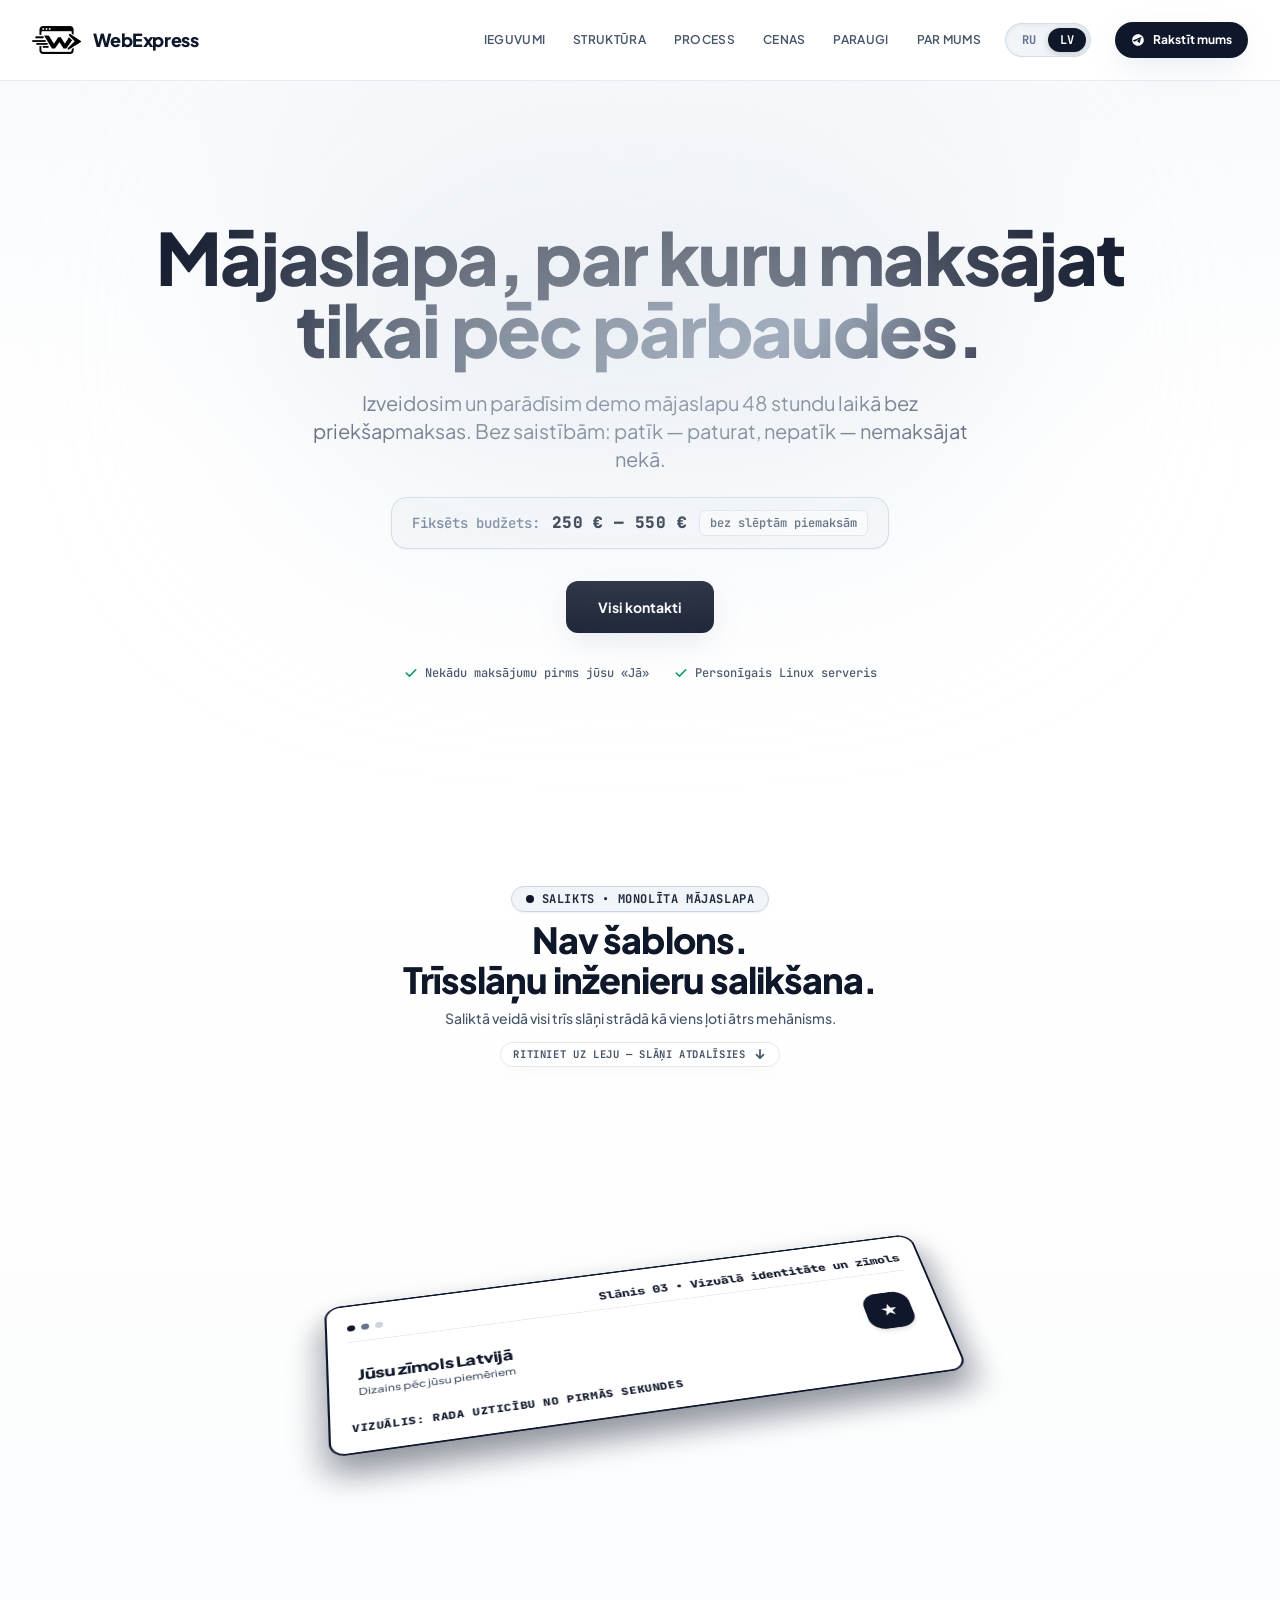
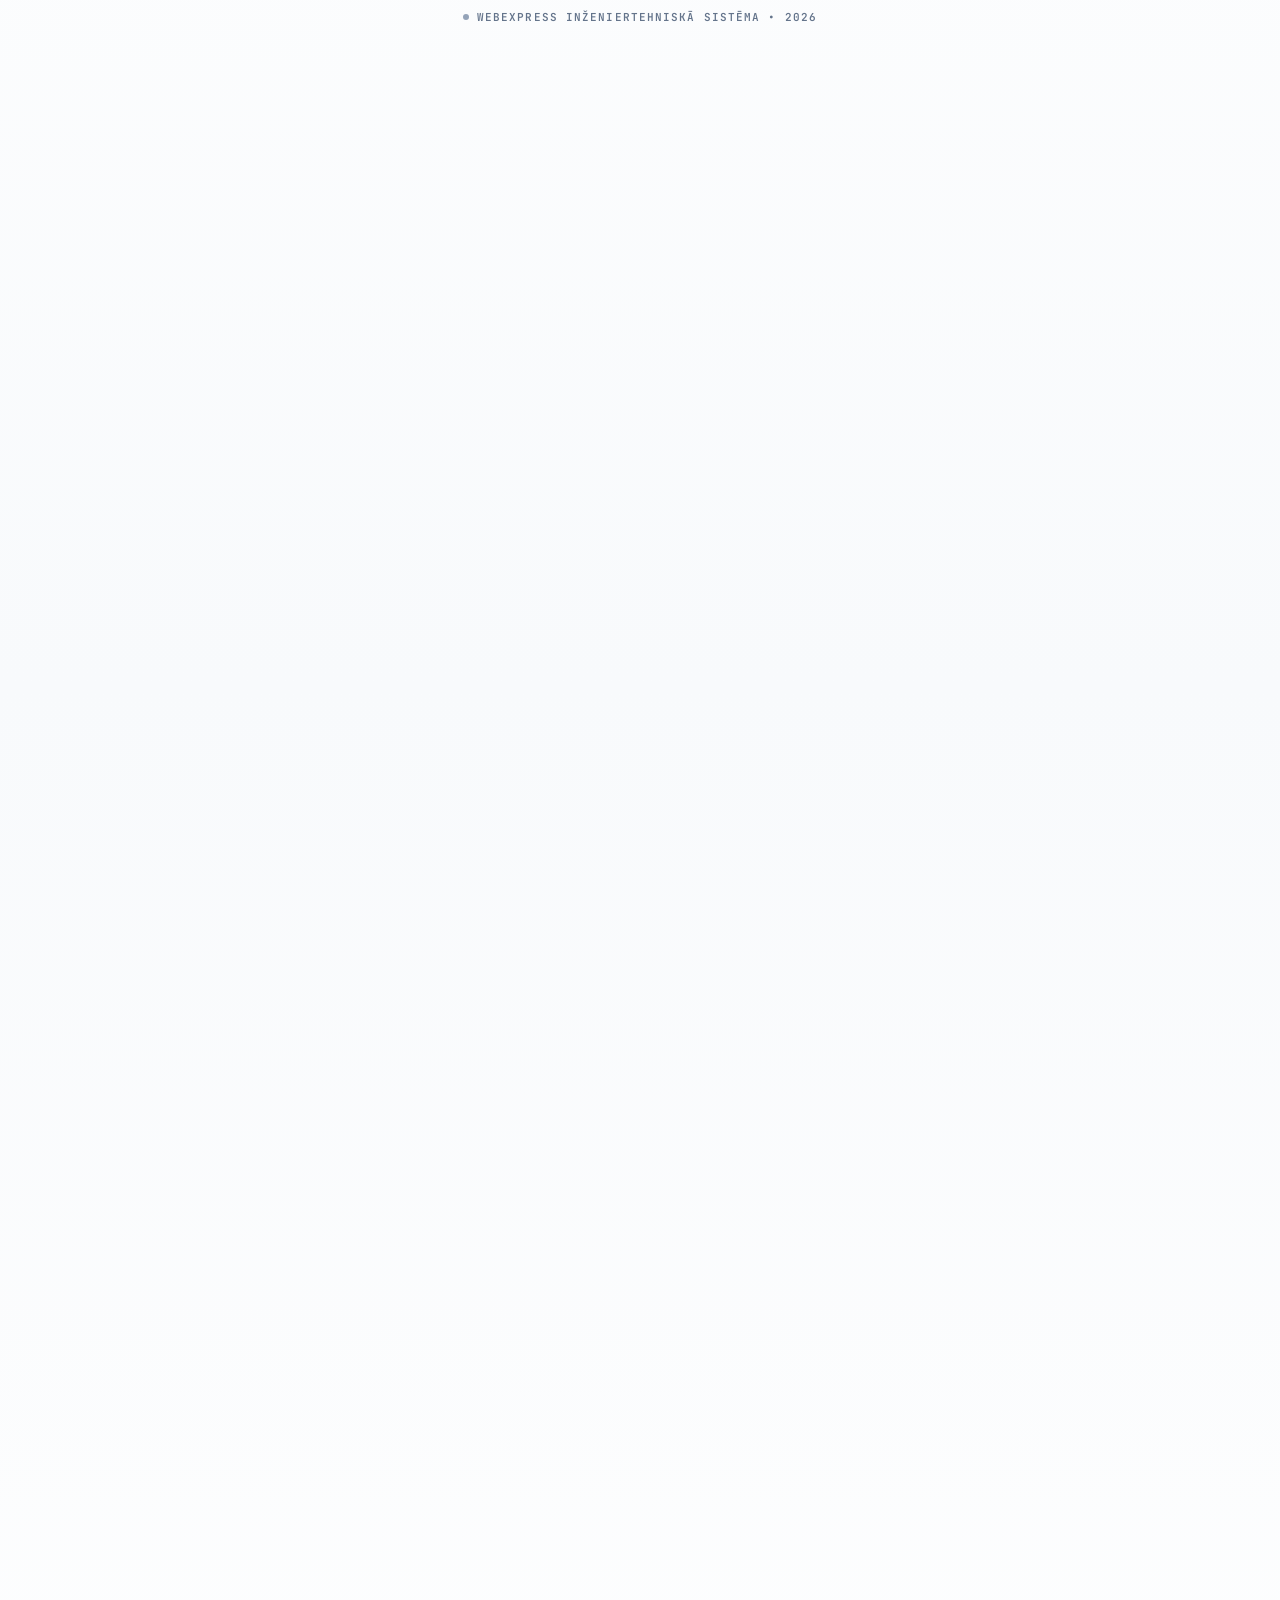
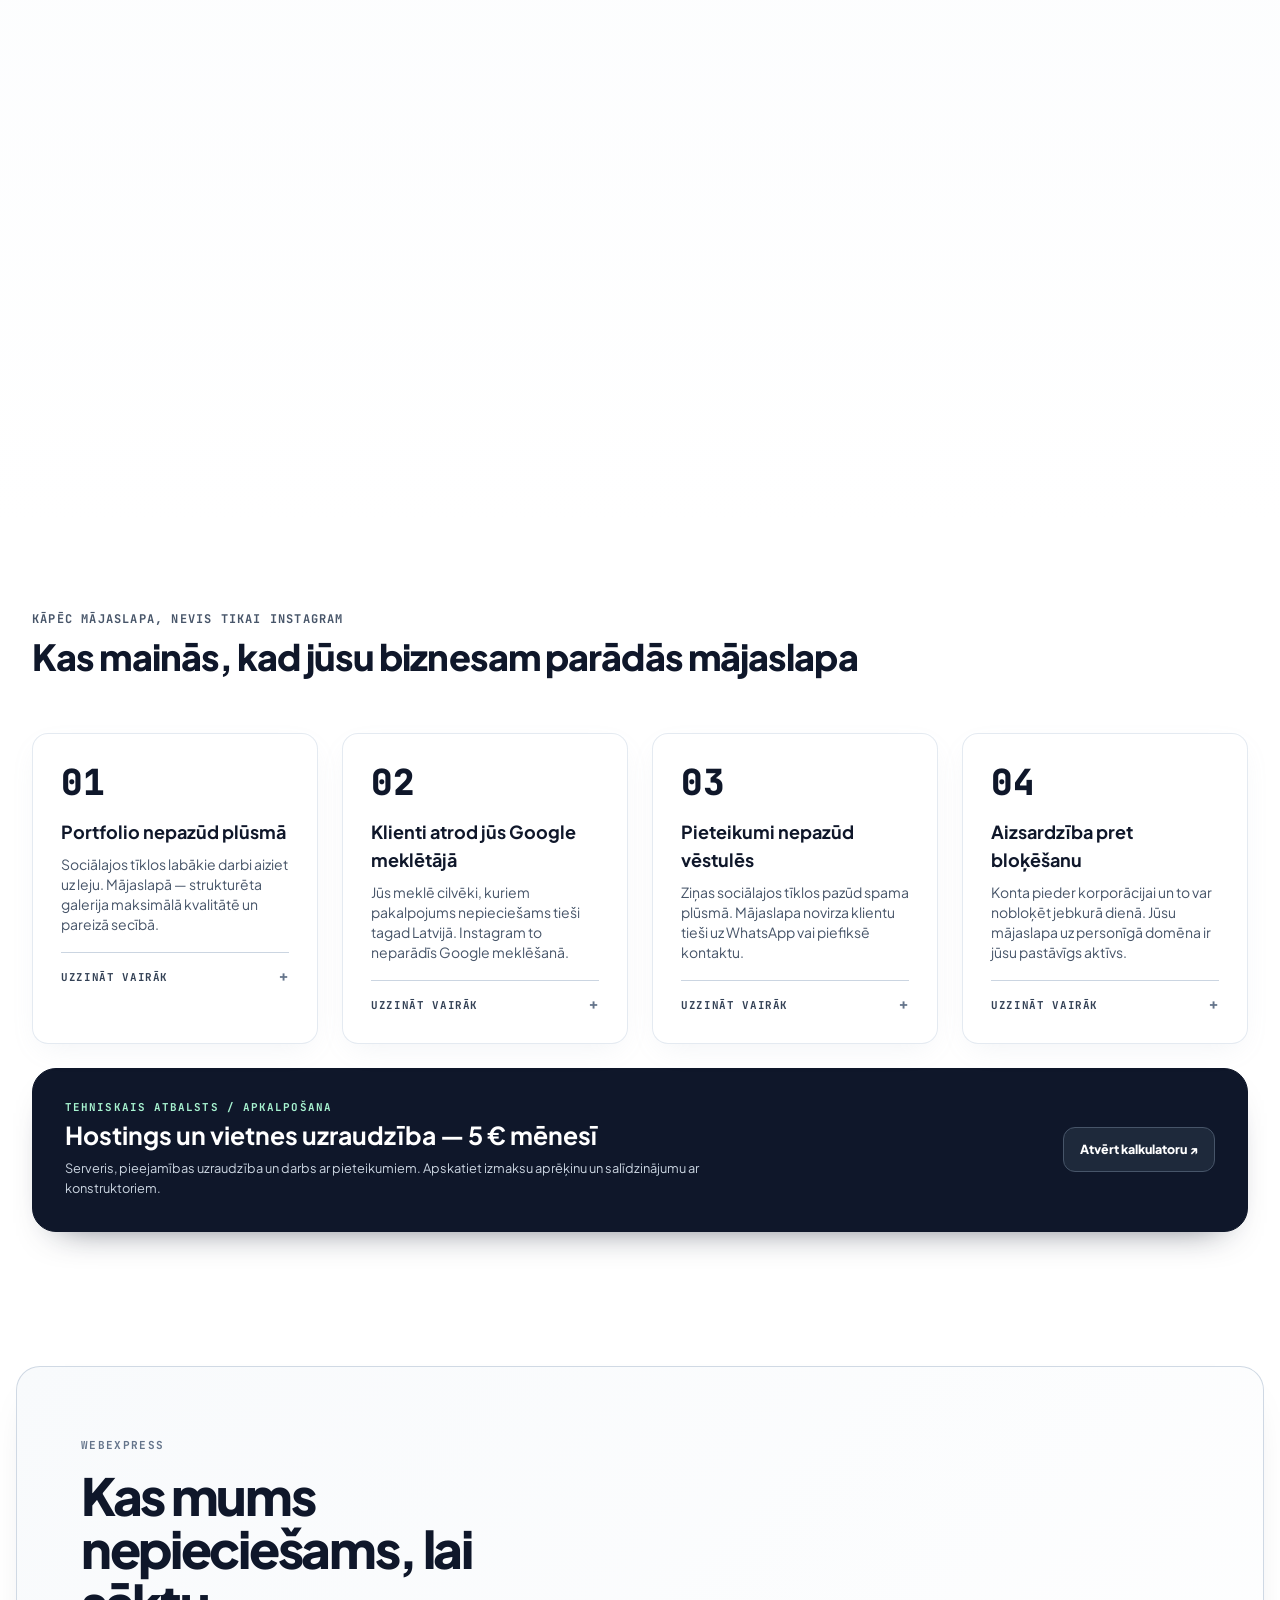
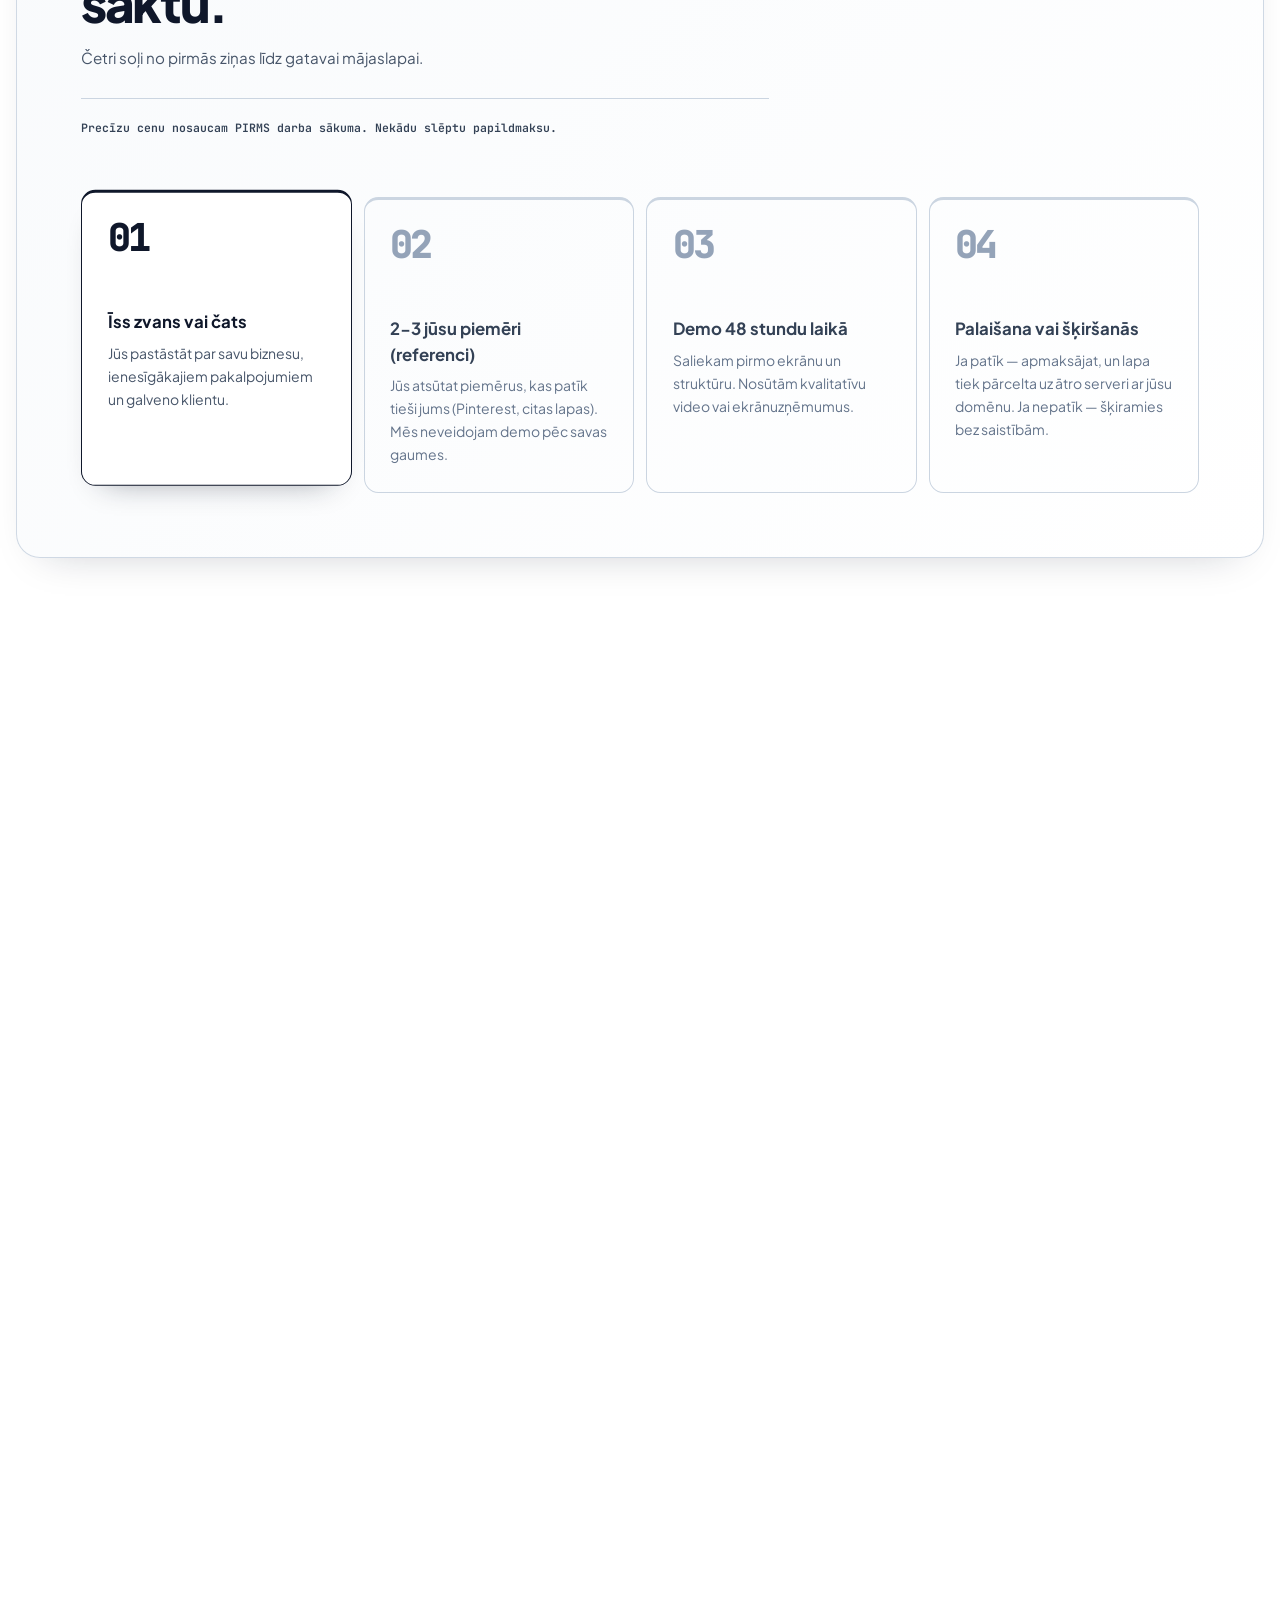
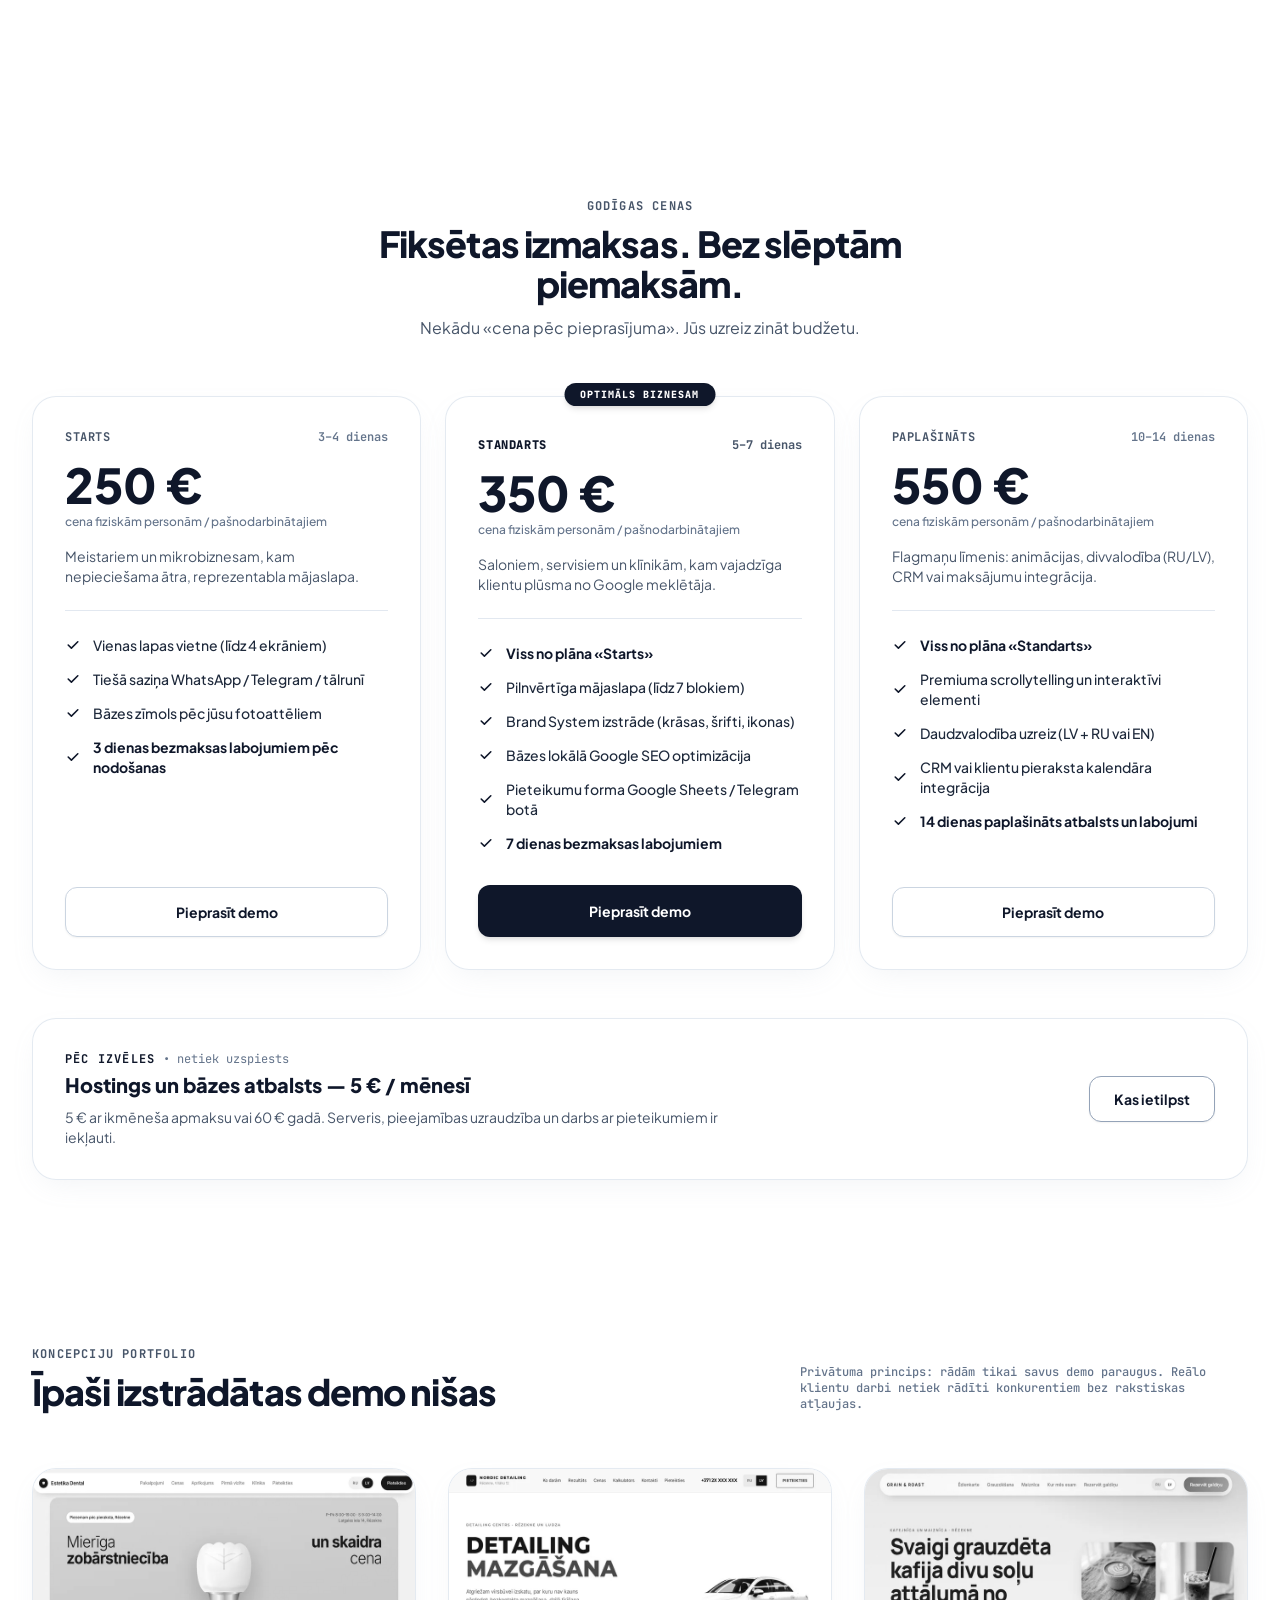
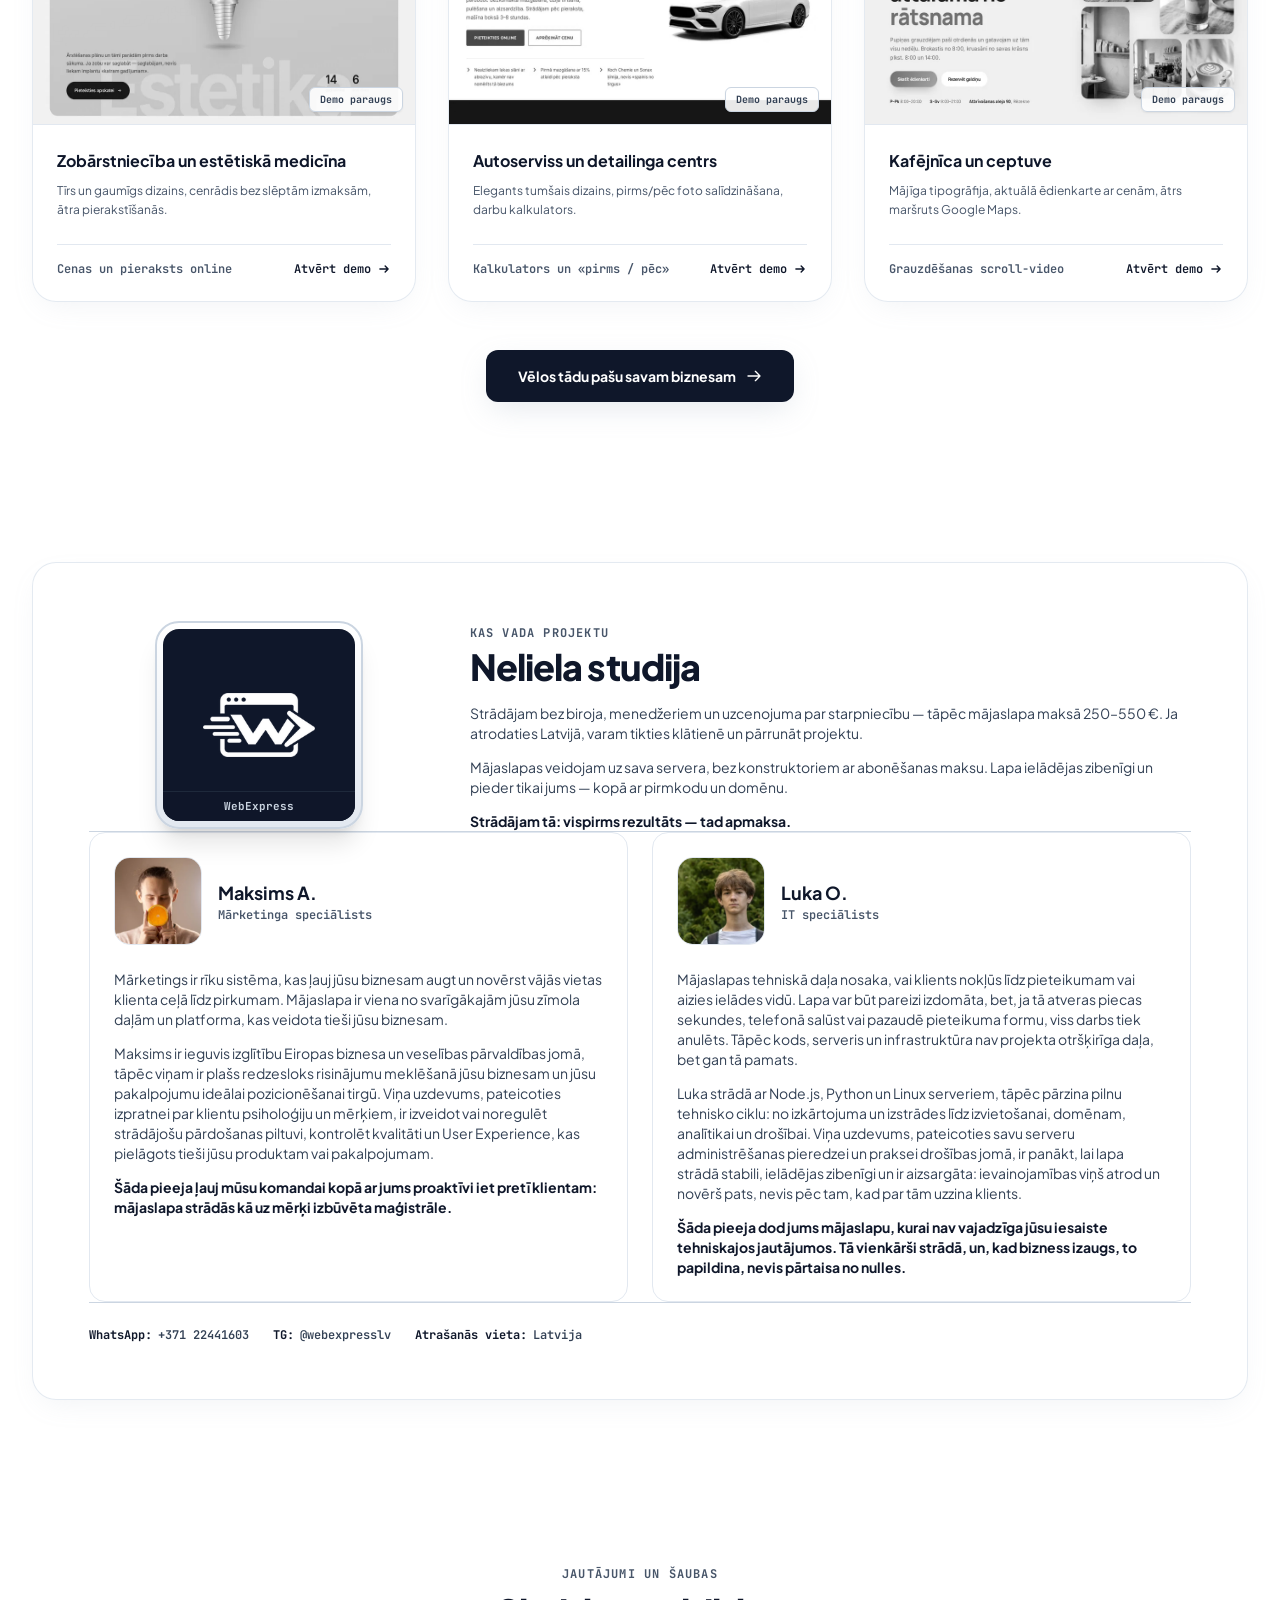
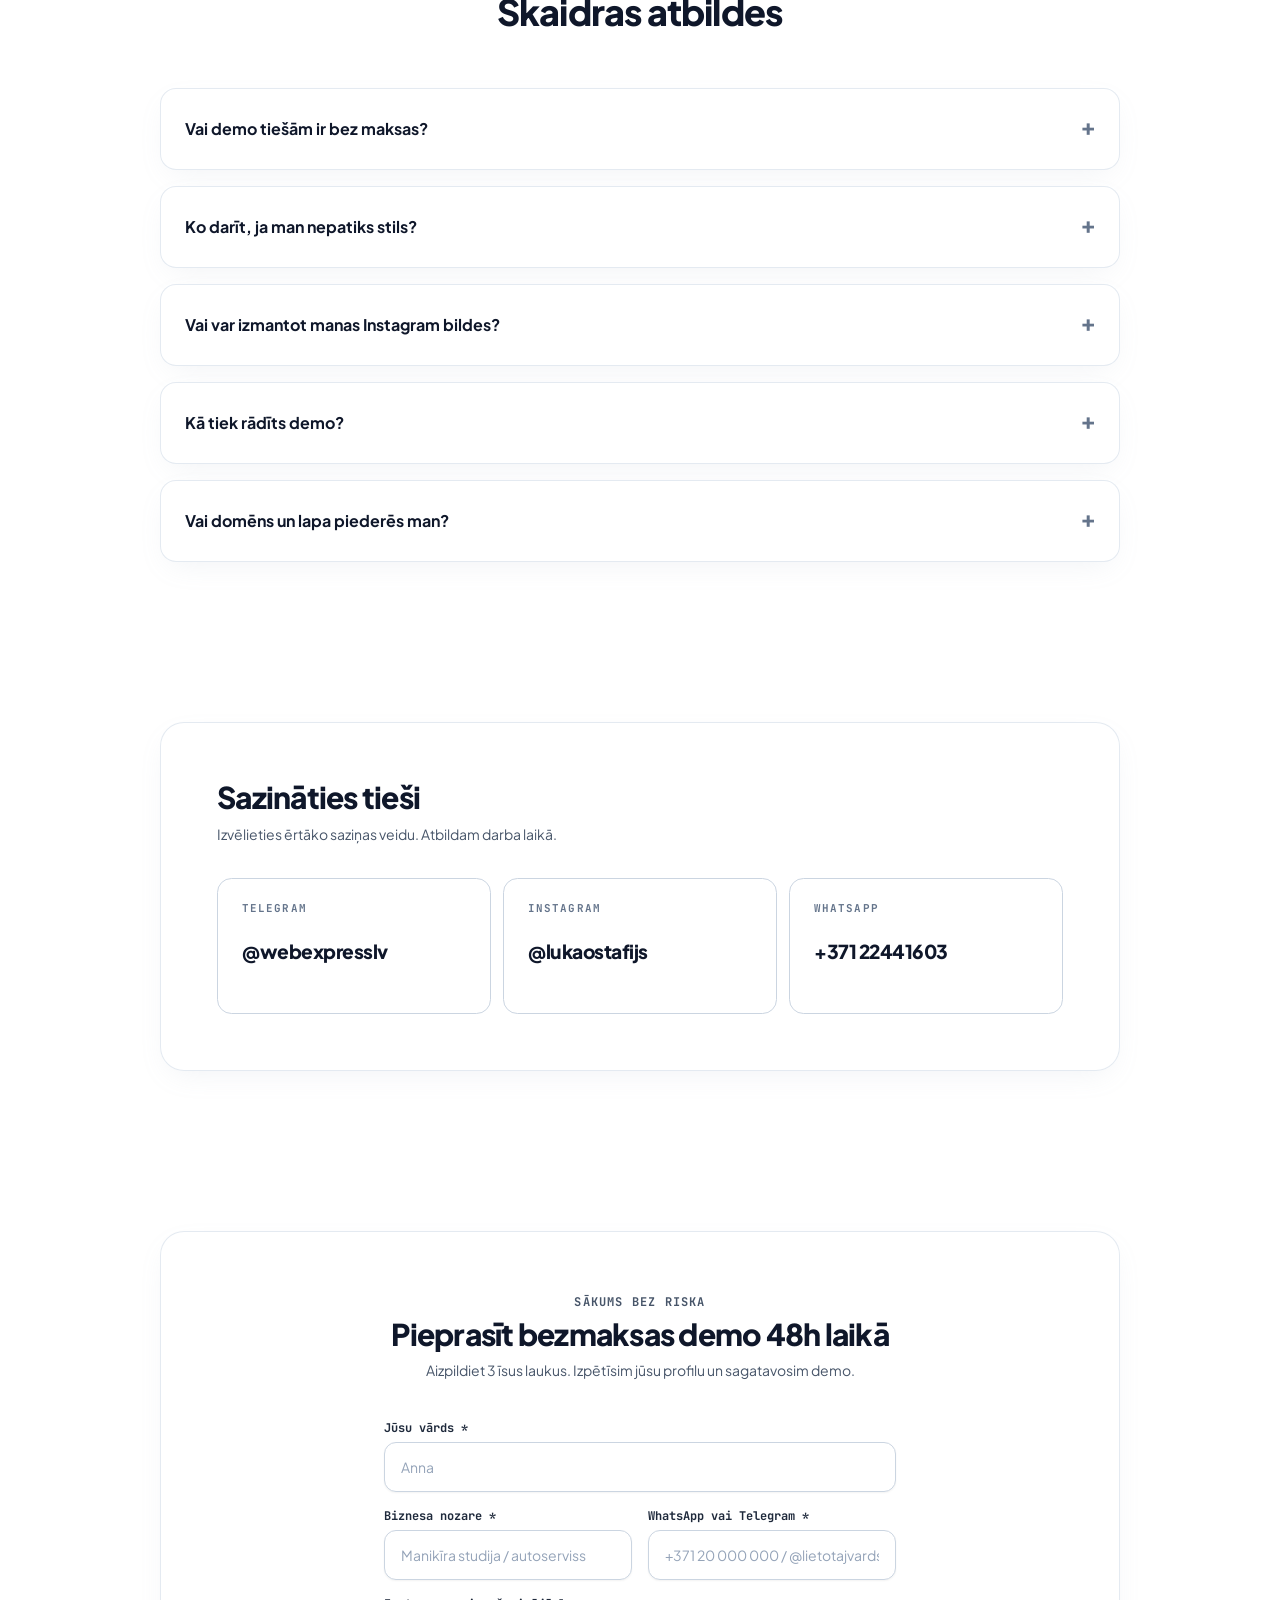
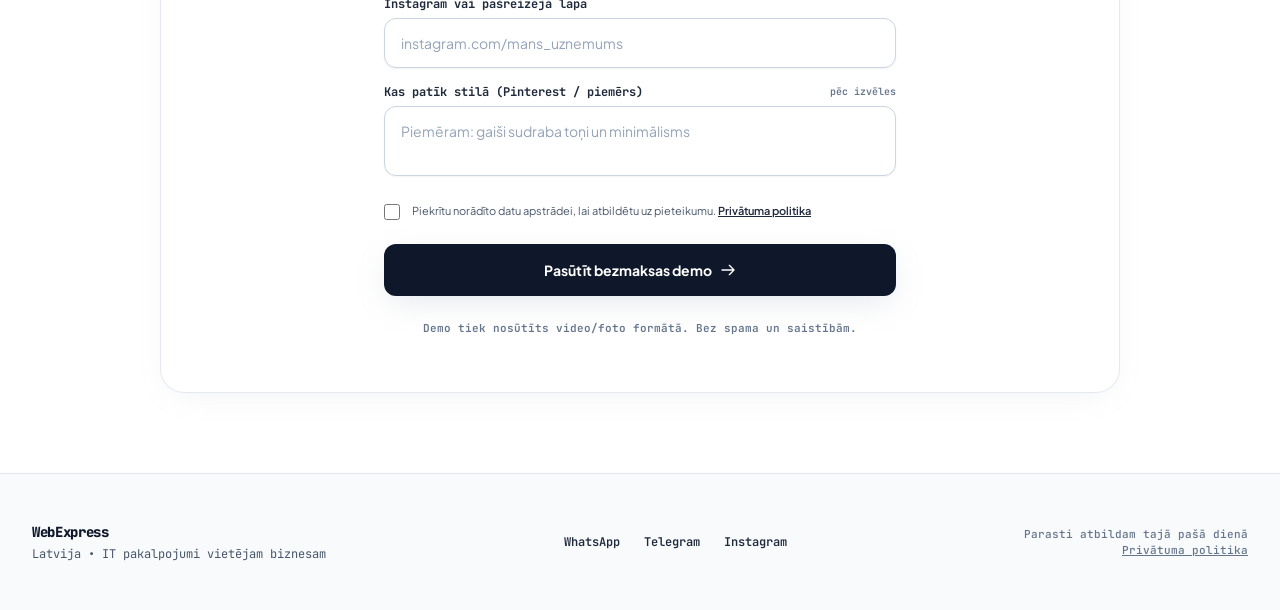
==== index.html @ 2f0f00cb "Say Latvia instead of naming cities The page no longer names Rēzekne, Rīga or Latgale: the title, th" ====
<!DOCTYPE html>
<html lang="lv">
<head>
  <meta charset="UTF-8">
  <meta name="viewport" content="width=device-width, initial-scale=1.0">
  <title>WebExpress — Mājaslapas vietējiem uzņēmumiem Latvijā</title>
  <meta name="description" content="Mājaslapas biznesam Latvijā. Demo 48 stundu laikā bez priekšapmaksas. Maksā tikai par rezultātu.">

  <link rel="canonical" href="https://webexpress.lv/">

  <!-- Link preview (WhatsApp / Telegram / Facebook) -->
  <meta property="og:type" content="website">
  <meta property="og:site_name" content="WebExpress">
  <meta property="og:locale" content="lv_LV">
  <meta property="og:locale:alternate" content="ru_RU">
  <meta property="og:title" content="WebExpress — mājaslapas vietējiem uzņēmumiem Latvijā">
  <meta property="og:description" content="Demo vietne 48 stundu laikā bez priekšapmaksas. Maksā tikai tad, kad redzi rezultātu.">
  <meta property="og:url" content="https://webexpress.lv/">
  <!-- Файл og-image.jpg должен быть доступен на основном домене. -->
  <meta property="og:image" content="https://webexpress.lv/og-image.jpg">
  <meta property="og:image:width" content="1200">
  <meta property="og:image:height" content="630">
  <meta name="twitter:card" content="summary_large_image">

  <link rel="icon" type="image/x-icon" href="favicon.ico?v=3">
  <link rel="icon" type="image/png" sizes="256x256" href="webexpress-favicon-v2.png?v=3">
  <link rel="shortcut icon" type="image/x-icon" href="favicon.ico?v=3">
  <link rel="apple-touch-icon" sizes="180x180" href="webexpress-apple-touch-icon.png?v=3">
  
  <!-- Typography via Google Fonts (при недоступности падает на system-ui) -->
  <link rel="preconnect" href="https://fonts.googleapis.com">
  <link rel="preconnect" href="https://fonts.gstatic.com" crossorigin>
  <link href="https://fonts.googleapis.com/css2?family=Plus+Jakarta+Sans:wght@300;400;500;600;700;800&family=JetBrains+Mono:wght@400;500;600;700&display=swap" rel="stylesheet">
  
  <!-- Tailwind: собранный CSS вместо CDN (только используемые классы). -->
  <!-- Пересборка после правки классов:
       npx tailwindcss -c tw.config.js -i in.css -o out.css --minify -->
  <style>*,:after,:before{--tw-border-spacing-x:0;--tw-border-spacing-y:0;--tw-translate-x:0;--tw-translate-y:0;--tw-rotate:0;--tw-skew-x:0;--tw-skew-y:0;--tw-scale-x:1;--tw-scale-y:1;--tw-pan-x: ;--tw-pan-y: ;--tw-pinch-zoom: ;--tw-scroll-snap-strictness:proximity;--tw-gradient-from-position: ;--tw-gradient-via-position: ;--tw-gradient-to-position: ;--tw-ordinal: ;--tw-slashed-zero: ;--tw-numeric-figure: ;--tw-numeric-spacing: ;--tw-numeric-fraction: ;--tw-ring-inset: ;--tw-ring-offset-width:0px;--tw-ring-offset-color:#fff;--tw-ring-color:rgba(59,130,246,.5);--tw-ring-offset-shadow:0 0 #0000;--tw-ring-shadow:0 0 #0000;--tw-shadow:0 0 #0000;--tw-shadow-colored:0 0 #0000;--tw-blur: ;--tw-brightness: ;--tw-contrast: ;--tw-grayscale: ;--tw-hue-rotate: ;--tw-invert: ;--tw-saturate: ;--tw-sepia: ;--tw-drop-shadow: ;--tw-backdrop-blur: ;--tw-backdrop-brightness: ;--tw-backdrop-contrast: ;--tw-backdrop-grayscale: ;--tw-backdrop-hue-rotate: ;--tw-backdrop-invert: ;--tw-backdrop-opacity: ;--tw-backdrop-saturate: ;--tw-backdrop-sepia: ;--tw-contain-size: ;--tw-contain-layout: ;--tw-contain-paint: ;--tw-contain-style: }::backdrop{--tw-border-spacing-x:0;--tw-border-spacing-y:0;--tw-translate-x:0;--tw-translate-y:0;--tw-rotate:0;--tw-skew-x:0;--tw-skew-y:0;--tw-scale-x:1;--tw-scale-y:1;--tw-pan-x: ;--tw-pan-y: ;--tw-pinch-zoom: ;--tw-scroll-snap-strictness:proximity;--tw-gradient-from-position: ;--tw-gradient-via-position: ;--tw-gradient-to-position: ;--tw-ordinal: ;--tw-slashed-zero: ;--tw-numeric-figure: ;--tw-numeric-spacing: ;--tw-numeric-fraction: ;--tw-ring-inset: ;--tw-ring-offset-width:0px;--tw-ring-offset-color:#fff;--tw-ring-color:rgba(59,130,246,.5);--tw-ring-offset-shadow:0 0 #0000;--tw-ring-shadow:0 0 #0000;--tw-shadow:0 0 #0000;--tw-shadow-colored:0 0 #0000;--tw-blur: ;--tw-brightness: ;--tw-contrast: ;--tw-grayscale: ;--tw-hue-rotate: ;--tw-invert: ;--tw-saturate: ;--tw-sepia: ;--tw-drop-shadow: ;--tw-backdrop-blur: ;--tw-backdrop-brightness: ;--tw-backdrop-contrast: ;--tw-backdrop-grayscale: ;--tw-backdrop-hue-rotate: ;--tw-backdrop-invert: ;--tw-backdrop-opacity: ;--tw-backdrop-saturate: ;--tw-backdrop-sepia: ;--tw-contain-size: ;--tw-contain-layout: ;--tw-contain-paint: ;--tw-contain-style: }/*! tailwindcss v3.4.19 | MIT License | https://tailwindcss.com*/*,:after,:before{box-sizing:border-box;border:0 solid #e5e7eb}:after,:before{--tw-content:""}:host,html{line-height:1.5;-webkit-text-size-adjust:100%;-moz-tab-size:4;-o-tab-size:4;tab-size:4;font-family:Plus Jakarta Sans,system-ui,sans-serif;font-feature-settings:normal;font-variation-settings:normal;-webkit-tap-highlight-color:transparent}body{margin:0;line-height:inherit}hr{height:0;color:inherit;border-top-width:1px}abbr:where([title]){-webkit-text-decoration:underline dotted;text-decoration:underline dotted}h1,h2,h3,h4,h5,h6{font-size:inherit;font-weight:inherit}a{color:inherit;text-decoration:inherit}b,strong{font-weight:bolder}code,kbd,pre,samp{font-family:JetBrains Mono,monospace;font-feature-settings:normal;font-variation-settings:normal;font-size:1em}small{font-size:80%}sub,sup{font-size:75%;line-height:0;position:relative;vertical-align:baseline}sub{bottom:-.25em}sup{top:-.5em}table{text-indent:0;border-color:inherit;border-collapse:collapse}button,input,optgroup,select,textarea{font-family:inherit;font-feature-settings:inherit;font-variation-settings:inherit;font-size:100%;font-weight:inherit;line-height:inherit;letter-spacing:inherit;color:inherit;margin:0;padding:0}button,select{text-transform:none}button,input:where([type=button]),input:where([type=reset]),input:where([type=submit]){-webkit-appearance:button;background-color:transparent;background-image:none}:-moz-focusring{outline:auto}:-moz-ui-invalid{box-shadow:none}progress{vertical-align:baseline}::-webkit-inner-spin-button,::-webkit-outer-spin-button{height:auto}[type=search]{-webkit-appearance:textfield;outline-offset:-2px}::-webkit-search-decoration{-webkit-appearance:none}::-webkit-file-upload-button{-webkit-appearance:button;font:inherit}summary{display:list-item}blockquote,dd,dl,figure,h1,h2,h3,h4,h5,h6,hr,p,pre{margin:0}fieldset{margin:0}fieldset,legend{padding:0}menu,ol,ul{list-style:none;margin:0;padding:0}dialog{padding:0}textarea{resize:vertical}input::-moz-placeholder,textarea::-moz-placeholder{opacity:1;color:#9ca3af}input::placeholder,textarea::placeholder{opacity:1;color:#9ca3af}[role=button],button{cursor:pointer}:disabled{cursor:default}audio,canvas,embed,iframe,img,object,svg,video{display:block;vertical-align:middle}img,video{max-width:100%;height:auto}[hidden]:where(:not([hidden=until-found])){display:none}.pointer-events-none{pointer-events:none}.visible{visibility:visible}.fixed{position:fixed}.absolute{position:absolute}.relative{position:relative}.sticky{position:sticky}.inset-0{inset:0}.inset-x-0{left:0;right:0}.-top-3\.5{top:-.875rem}.bottom-0{bottom:0}.bottom-3{bottom:.75rem}.left-0{left:0}.left-1\/2{left:50%}.right-0{right:0}.right-3{right:.75rem}.top-0{top:0}.top-1\/3{top:33.333333%}.z-20{z-index:20}.z-30{z-index:30}.z-50{z-index:50}.z-\[60\]{z-index:60}.mx-auto{margin-left:auto;margin-right:auto}.my-auto{margin-top:auto;margin-bottom:auto}.mb-1{margin-bottom:.25rem}.mb-1\.5{margin-bottom:.375rem}.mb-10{margin-bottom:2.5rem}.mb-12{margin-bottom:3rem}.mb-14{margin-bottom:3.5rem}.mb-2{margin-bottom:.5rem}.mb-3{margin-bottom:.75rem}.mb-4{margin-bottom:1rem}.mb-6{margin-bottom:1.5rem}.mb-8{margin-bottom:2rem}.mt-0\.5{margin-top:.125rem}.mt-1{margin-top:.25rem}.mt-12{margin-top:3rem}.mt-2{margin-top:.5rem}.mt-3{margin-top:.75rem}.mt-4{margin-top:1rem}.mt-5{margin-top:1.25rem}.mt-6{margin-top:1.5rem}.mt-8{margin-top:2rem}.block{display:block}.inline-block{display:inline-block}.flex{display:flex}.inline-flex{display:inline-flex}.grid{display:grid}.hidden{display:none}.h-1\.5{height:.375rem}.h-10{height:2.5rem}.h-12{height:3rem}.h-16{height:4rem}.h-2{height:.5rem}.h-3\.5{height:.875rem}.h-4{height:1rem}.h-44{height:11rem}.h-5{height:1.25rem}.h-6{height:1.5rem}.h-64{height:16rem}.h-7{height:1.75rem}.h-8{height:2rem}.h-\[1\.5px\]{height:1.5px}.h-\[160px\]{height:160px}.h-\[320vh\]{height:320vh}.h-\[350px\]{height:350px}.h-auto{height:auto}.h-full{height:100%}.h-screen{height:100vh}.max-h-\[62vh\]{max-height:62vh}.max-h-\[85vh\]{max-height:85vh}.min-h-\[85vh\]{min-height:85vh}.min-h-screen{min-height:100vh}.w-1\.5{width:.375rem}.w-10{width:2.5rem}.w-12{width:3rem}.w-2{width:.5rem}.w-24{width:6rem}.w-3{width:.75rem}.w-3\.5{width:.875rem}.w-4{width:1rem}.w-44{width:11rem}.w-5{width:1.25rem}.w-52{width:13rem}.w-7{width:1.75rem}.w-8{width:2rem}.w-\[450px\]{width:450px}.w-\[94vw\]{width:94vw}.w-auto{width:auto}.w-full{width:100%}.min-w-0{min-width:0}.min-w-\[32px\]{min-width:32px}.max-w-2xl{max-width:42rem}.max-w-3xl{max-width:48rem}.max-w-5xl{max-width:64rem}.max-w-7xl{max-width:80rem}.max-w-lg{max-width:32rem}.max-w-md{max-width:28rem}.max-w-xl{max-width:36rem}.flex-1{flex:1 1 0%}.shrink-0{flex-shrink:0}.-translate-x-1\/2{--tw-translate-x:-50%}.-translate-x-1\/2,.-translate-y-1\/2{transform:translate(var(--tw-translate-x),var(--tw-translate-y)) rotate(var(--tw-rotate)) skewX(var(--tw-skew-x)) skewY(var(--tw-skew-y)) scaleX(var(--tw-scale-x)) scaleY(var(--tw-scale-y))}.-translate-y-1\/2{--tw-translate-y:-50%}.scale-125{--tw-scale-x:1.25;--tw-scale-y:1.25}.scale-125,.transform{transform:translate(var(--tw-translate-x),var(--tw-translate-y)) rotate(var(--tw-rotate)) skewX(var(--tw-skew-x)) skewY(var(--tw-skew-y)) scaleX(var(--tw-scale-x)) scaleY(var(--tw-scale-y))}@keyframes pulse{50%{opacity:.5}}.animate-pulse{animation:pulse 2s cubic-bezier(.4,0,.6,1) infinite}.cursor-pointer{cursor:pointer}.select-none{-webkit-user-select:none;-moz-user-select:none;user-select:none}.resize-none{resize:none}.list-none{list-style-type:none}.grid-cols-1{grid-template-columns:repeat(1,minmax(0,1fr))}.grid-cols-3{grid-template-columns:repeat(3,minmax(0,1fr))}.flex-col{flex-direction:column}.flex-wrap{flex-wrap:wrap}.items-start{align-items:flex-start}.items-center{align-items:center}.items-baseline{align-items:baseline}.items-stretch{align-items:stretch}.justify-center{justify-content:center}.justify-between{justify-content:space-between}.gap-1{gap:.25rem}.gap-1\.5{gap:.375rem}.gap-10{gap:2.5rem}.gap-2{gap:.5rem}.gap-2\.5{gap:.625rem}.gap-3{gap:.75rem}.gap-3\.5{gap:.875rem}.gap-4{gap:1rem}.gap-6{gap:1.5rem}.gap-7{gap:1.75rem}.gap-8{gap:2rem}.gap-x-6{-moz-column-gap:1.5rem;column-gap:1.5rem}.gap-y-2{row-gap:.5rem}.space-y-1>:not([hidden])~:not([hidden]){--tw-space-y-reverse:0;margin-top:calc(.25rem*(1 - var(--tw-space-y-reverse)));margin-bottom:calc(.25rem*var(--tw-space-y-reverse))}.space-y-1\.5>:not([hidden])~:not([hidden]){--tw-space-y-reverse:0;margin-top:calc(.375rem*(1 - var(--tw-space-y-reverse)));margin-bottom:calc(.375rem*var(--tw-space-y-reverse))}.space-y-3>:not([hidden])~:not([hidden]){--tw-space-y-reverse:0;margin-top:calc(.75rem*(1 - var(--tw-space-y-reverse)));margin-bottom:calc(.75rem*var(--tw-space-y-reverse))}.space-y-3\.5>:not([hidden])~:not([hidden]){--tw-space-y-reverse:0;margin-top:calc(.875rem*(1 - var(--tw-space-y-reverse)));margin-bottom:calc(.875rem*var(--tw-space-y-reverse))}.space-y-4>:not([hidden])~:not([hidden]){--tw-space-y-reverse:0;margin-top:calc(1rem*(1 - var(--tw-space-y-reverse)));margin-bottom:calc(1rem*var(--tw-space-y-reverse))}.overflow-hidden{overflow:hidden}.overflow-y-auto{overflow-y:auto}.scroll-smooth{scroll-behavior:smooth}.truncate{overflow:hidden;text-overflow:ellipsis;white-space:nowrap}.rounded{border-radius:.25rem}.rounded-2xl{border-radius:1rem}.rounded-3xl{border-radius:1.5rem}.rounded-full{border-radius:9999px}.rounded-lg{border-radius:.5rem}.rounded-md{border-radius:.375rem}.rounded-xl{border-radius:.75rem}.rounded-t-2xl{border-top-left-radius:1rem;border-top-right-radius:1rem}.border{border-width:1px}.border-2{border-width:2px}.border-x{border-left-width:1px;border-right-width:1px}.border-b{border-bottom-width:1px}.border-t{border-top-width:1px}.border-t-2{border-top-width:2px}.border-amber-200{--tw-border-opacity:1;border-color:rgb(253 230 138/var(--tw-border-opacity,1))}.border-emerald-300{--tw-border-opacity:1;border-color:rgb(110 231 183/var(--tw-border-opacity,1))}.border-emerald-400{--tw-border-opacity:1;border-color:rgb(52 211 153/var(--tw-border-opacity,1))}.border-red-300{--tw-border-opacity:1;border-color:rgb(252 165 165/var(--tw-border-opacity,1))}.border-silver-100{--tw-border-opacity:1;border-color:rgb(241 245 249/var(--tw-border-opacity,1))}.border-silver-200{--tw-border-opacity:1;border-color:rgb(226 232 240/var(--tw-border-opacity,1))}.border-silver-200\/80{border-color:rgba(226,232,240,.8)}.border-silver-300{--tw-border-opacity:1;border-color:rgb(203 213 225/var(--tw-border-opacity,1))}.border-silver-300\/80{border-color:rgba(203,213,225,.8)}.border-silver-400{--tw-border-opacity:1;border-color:rgb(148 163 184/var(--tw-border-opacity,1))}.border-silver-800{--tw-border-opacity:1;border-color:rgb(30 41 59/var(--tw-border-opacity,1))}.border-silver-900{--tw-border-opacity:1;border-color:rgb(15 23 42/var(--tw-border-opacity,1))}.border-slate-700{--tw-border-opacity:1;border-color:rgb(51 65 85/var(--tw-border-opacity,1))}.bg-amber-50{--tw-bg-opacity:1;background-color:rgb(255 251 235/var(--tw-bg-opacity,1))}.bg-amber-500{--tw-bg-opacity:1;background-color:rgb(245 158 11/var(--tw-bg-opacity,1))}.bg-amber-900{--tw-bg-opacity:1;background-color:rgb(120 53 15/var(--tw-bg-opacity,1))}.bg-cyan-400{--tw-bg-opacity:1;background-color:rgb(34 211 238/var(--tw-bg-opacity,1))}.bg-emerald-100{--tw-bg-opacity:1;background-color:rgb(209 250 229/var(--tw-bg-opacity,1))}.bg-emerald-50{--tw-bg-opacity:1;background-color:rgb(236 253 245/var(--tw-bg-opacity,1))}.bg-emerald-500{--tw-bg-opacity:1;background-color:rgb(16 185 129/var(--tw-bg-opacity,1))}.bg-red-50{--tw-bg-opacity:1;background-color:rgb(254 242 242/var(--tw-bg-opacity,1))}.bg-silver-100{--tw-bg-opacity:1;background-color:rgb(241 245 249/var(--tw-bg-opacity,1))}.bg-silver-200{--tw-bg-opacity:1;background-color:rgb(226 232 240/var(--tw-bg-opacity,1))}.bg-silver-200\/60{background-color:rgba(226,232,240,.6)}.bg-silver-300{--tw-bg-opacity:1;background-color:rgb(203 213 225/var(--tw-bg-opacity,1))}.bg-silver-400{--tw-bg-opacity:1;background-color:rgb(148 163 184/var(--tw-bg-opacity,1))}.bg-silver-50{--tw-bg-opacity:1;background-color:rgb(248 250 252/var(--tw-bg-opacity,1))}.bg-silver-500{--tw-bg-opacity:1;background-color:rgb(100 116 139/var(--tw-bg-opacity,1))}.bg-silver-900{--tw-bg-opacity:1;background-color:rgb(15 23 42/var(--tw-bg-opacity,1))}.bg-silver-900\/60{background-color:rgba(15,23,42,.6)}.bg-silver-900\/95{background-color:rgba(15,23,42,.95)}.bg-slate-50{--tw-bg-opacity:1;background-color:rgb(248 250 252/var(--tw-bg-opacity,1))}.bg-slate-50\/60{background-color:rgba(248,250,252,.6)}.bg-slate-50\/70{background-color:rgba(248,250,252,.7)}.bg-slate-50\/80{background-color:rgba(248,250,252,.8)}.bg-slate-800{--tw-bg-opacity:1;background-color:rgb(30 41 59/var(--tw-bg-opacity,1))}.bg-slate-900{--tw-bg-opacity:1;background-color:rgb(15 23 42/var(--tw-bg-opacity,1))}.bg-white{--tw-bg-opacity:1;background-color:rgb(255 255 255/var(--tw-bg-opacity,1))}.bg-white\/85{background-color:hsla(0,0%,100%,.85)}.bg-white\/90{background-color:hsla(0,0%,100%,.9)}.bg-white\/95{background-color:hsla(0,0%,100%,.95)}.bg-gradient-to-b{background-image:linear-gradient(to bottom,var(--tw-gradient-stops))}.from-silver-100{--tw-gradient-from:#f1f5f9 var(--tw-gradient-from-position);--tw-gradient-to:rgba(241,245,249,0) var(--tw-gradient-to-position);--tw-gradient-stops:var(--tw-gradient-from),var(--tw-gradient-to)}.from-slate-50{--tw-gradient-from:#f8fafc var(--tw-gradient-from-position);--tw-gradient-to:rgba(248,250,252,0) var(--tw-gradient-to-position);--tw-gradient-stops:var(--tw-gradient-from),var(--tw-gradient-to)}.from-white{--tw-gradient-from:#fff var(--tw-gradient-from-position);--tw-gradient-to:hsla(0,0%,100%,0) var(--tw-gradient-to-position);--tw-gradient-stops:var(--tw-gradient-from),var(--tw-gradient-to)}.via-slate-50{--tw-gradient-to:rgba(248,250,252,0) var(--tw-gradient-to-position);--tw-gradient-stops:var(--tw-gradient-from),#f8fafc var(--tw-gradient-via-position),var(--tw-gradient-to)}.via-white{--tw-gradient-to:hsla(0,0%,100%,0) var(--tw-gradient-to-position);--tw-gradient-stops:var(--tw-gradient-from),#fff var(--tw-gradient-via-position),var(--tw-gradient-to)}.to-silver-200{--tw-gradient-to:#e2e8f0 var(--tw-gradient-to-position)}.to-white{--tw-gradient-to:#fff var(--tw-gradient-to-position)}.fill-current{fill:currentColor}.p-1{padding:.25rem}.p-1\.5{padding:.375rem}.p-2{padding:.5rem}.p-4{padding:1rem}.p-5{padding:1.25rem}.p-6{padding:1.5rem}.p-7{padding:1.75rem}.p-8{padding:2rem}.px-1{padding-left:.25rem;padding-right:.25rem}.px-2{padding-left:.5rem;padding-right:.5rem}.px-2\.5{padding-left:.625rem;padding-right:.625rem}.px-3{padding-left:.75rem;padding-right:.75rem}.px-3\.5{padding-left:.875rem;padding-right:.875rem}.px-4{padding-left:1rem;padding-right:1rem}.px-5{padding-left:1.25rem;padding-right:1.25rem}.px-6{padding-left:1.5rem;padding-right:1.5rem}.px-7{padding-left:1.75rem;padding-right:1.75rem}.px-8{padding-left:2rem;padding-right:2rem}.py-0\.5{padding-top:.125rem;padding-bottom:.125rem}.py-1{padding-top:.25rem;padding-bottom:.25rem}.py-1\.5{padding-top:.375rem;padding-bottom:.375rem}.py-12{padding-top:3rem;padding-bottom:3rem}.py-2{padding-top:.5rem;padding-bottom:.5rem}.py-2\.5{padding-top:.625rem;padding-bottom:.625rem}.py-20{padding-top:5rem;padding-bottom:5rem}.py-3{padding-top:.75rem;padding-bottom:.75rem}.py-3\.5{padding-top:.875rem;padding-bottom:.875rem}.py-4{padding-top:1rem;padding-bottom:1rem}.py-6{padding-top:1.5rem;padding-bottom:1.5rem}.pb-16{padding-bottom:4rem}.pb-2{padding-bottom:.5rem}.pb-4{padding-bottom:1rem}.pb-6{padding-bottom:1.5rem}.pt-1{padding-top:.25rem}.pt-10{padding-top:2.5rem}.pt-16{padding-top:4rem}.pt-2{padding-top:.5rem}.pt-3{padding-top:.75rem}.pt-4{padding-top:1rem}.pt-5{padding-top:1.25rem}.pt-6{padding-top:1.5rem}.text-center{text-align:center}.text-right{text-align:right}.font-mono{font-family:JetBrains Mono,monospace}.font-sans{font-family:Plus Jakarta Sans,system-ui,sans-serif}.text-2xl{font-size:1.5rem;line-height:2rem}.text-3xl{font-size:1.875rem;line-height:2.25rem}.text-4xl{font-size:2.25rem;line-height:2.5rem}.text-\[10px\]{font-size:10px}.text-\[11px\]{font-size:11px}.text-\[9px\]{font-size:9px}.text-base{font-size:1rem;line-height:1.5rem}.text-lg{font-size:1.125rem;line-height:1.75rem}.text-sm{font-size:.875rem;line-height:1.25rem}.text-xl{font-size:1.25rem;line-height:1.75rem}.text-xs{font-size:.75rem;line-height:1rem}.font-black{font-weight:900}.font-bold{font-weight:700}.font-extrabold{font-weight:800}.font-medium{font-weight:500}.font-normal{font-weight:400}.font-semibold{font-weight:600}.uppercase{text-transform:uppercase}.leading-\[1\.08\]{line-height:1.08}.leading-relaxed{line-height:1.625}.leading-tight{line-height:1.25}.tracking-tight{letter-spacing:-.025em}.tracking-wide{letter-spacing:.025em}.tracking-wider{letter-spacing:.05em}.tracking-widest{letter-spacing:.1em}.text-amber-800{--tw-text-opacity:1;color:rgb(146 64 14/var(--tw-text-opacity,1))}.text-amber-900{--tw-text-opacity:1;color:rgb(120 53 15/var(--tw-text-opacity,1))}.text-emerald-600{--tw-text-opacity:1;color:rgb(5 150 105/var(--tw-text-opacity,1))}.text-emerald-700{--tw-text-opacity:1;color:rgb(4 120 87/var(--tw-text-opacity,1))}.text-emerald-800{--tw-text-opacity:1;color:rgb(6 95 70/var(--tw-text-opacity,1))}.text-red-800{--tw-text-opacity:1;color:rgb(153 27 27/var(--tw-text-opacity,1))}.text-silver-300{--tw-text-opacity:1;color:rgb(203 213 225/var(--tw-text-opacity,1))}.text-silver-400{--tw-text-opacity:1;color:rgb(148 163 184/var(--tw-text-opacity,1))}.text-silver-500{--tw-text-opacity:1;color:rgb(100 116 139/var(--tw-text-opacity,1))}.text-silver-600{--tw-text-opacity:1;color:rgb(71 85 105/var(--tw-text-opacity,1))}.text-silver-700{--tw-text-opacity:1;color:rgb(51 65 85/var(--tw-text-opacity,1))}.text-silver-800{--tw-text-opacity:1;color:rgb(30 41 59/var(--tw-text-opacity,1))}.text-silver-900,.text-slate-900{--tw-text-opacity:1;color:rgb(15 23 42/var(--tw-text-opacity,1))}.text-white{--tw-text-opacity:1;color:rgb(255 255 255/var(--tw-text-opacity,1))}.underline{text-decoration-line:underline}.antialiased{-webkit-font-smoothing:antialiased;-moz-osx-font-smoothing:grayscale}.placeholder-silver-400::-moz-placeholder{--tw-placeholder-opacity:1;color:rgb(148 163 184/var(--tw-placeholder-opacity,1))}.placeholder-silver-400::placeholder{--tw-placeholder-opacity:1;color:rgb(148 163 184/var(--tw-placeholder-opacity,1))}.accent-silver-900{accent-color:#0f172a}.shadow-2xl{--tw-shadow:0 25px 50px -12px rgba(0,0,0,.25);--tw-shadow-colored:0 25px 50px -12px var(--tw-shadow-color)}.shadow-2xl,.shadow-inner{box-shadow:var(--tw-ring-offset-shadow,0 0 #0000),var(--tw-ring-shadow,0 0 #0000),var(--tw-shadow)}.shadow-inner{--tw-shadow:inset 0 2px 4px 0 rgba(0,0,0,.05);--tw-shadow-colored:inset 0 2px 4px 0 var(--tw-shadow-color)}.shadow-lg{--tw-shadow:0 10px 15px -3px rgba(0,0,0,.1),0 4px 6px -4px rgba(0,0,0,.1);--tw-shadow-colored:0 10px 15px -3px var(--tw-shadow-color),0 4px 6px -4px var(--tw-shadow-color)}.shadow-lg,.shadow-md{box-shadow:var(--tw-ring-offset-shadow,0 0 #0000),var(--tw-ring-shadow,0 0 #0000),var(--tw-shadow)}.shadow-md{--tw-shadow:0 4px 6px -1px rgba(0,0,0,.1),0 2px 4px -2px rgba(0,0,0,.1);--tw-shadow-colored:0 4px 6px -1px var(--tw-shadow-color),0 2px 4px -2px var(--tw-shadow-color)}.shadow-silver-bright{--tw-shadow:0 10px 30px -5px rgba(148,163,184,.25);--tw-shadow-colored:0 10px 30px -5px var(--tw-shadow-color)}.shadow-silver-bright,.shadow-sm{box-shadow:var(--tw-ring-offset-shadow,0 0 #0000),var(--tw-ring-shadow,0 0 #0000),var(--tw-shadow)}.shadow-sm{--tw-shadow:0 1px 2px 0 rgba(0,0,0,.05);--tw-shadow-colored:0 1px 2px 0 var(--tw-shadow-color)}.shadow-xl{--tw-shadow:0 20px 25px -5px rgba(0,0,0,.1),0 8px 10px -6px rgba(0,0,0,.1);--tw-shadow-colored:0 20px 25px -5px var(--tw-shadow-color),0 8px 10px -6px var(--tw-shadow-color);box-shadow:var(--tw-ring-offset-shadow,0 0 #0000),var(--tw-ring-shadow,0 0 #0000),var(--tw-shadow)}.blur{--tw-blur:blur(8px)}.blur,.blur-\[120px\]{filter:var(--tw-blur) var(--tw-brightness) var(--tw-contrast) var(--tw-grayscale) var(--tw-hue-rotate) var(--tw-invert) var(--tw-saturate) var(--tw-sepia) var(--tw-drop-shadow)}.blur-\[120px\]{--tw-blur:blur(120px)}.backdrop-blur-md{--tw-backdrop-blur:blur(12px)}.backdrop-blur-md,.backdrop-blur-sm{-webkit-backdrop-filter:var(--tw-backdrop-blur) var(--tw-backdrop-brightness) var(--tw-backdrop-contrast) var(--tw-backdrop-grayscale) var(--tw-backdrop-hue-rotate) var(--tw-backdrop-invert) var(--tw-backdrop-opacity) var(--tw-backdrop-saturate) var(--tw-backdrop-sepia);backdrop-filter:var(--tw-backdrop-blur) var(--tw-backdrop-brightness) var(--tw-backdrop-contrast) var(--tw-backdrop-grayscale) var(--tw-backdrop-hue-rotate) var(--tw-backdrop-invert) var(--tw-backdrop-opacity) var(--tw-backdrop-saturate) var(--tw-backdrop-sepia)}.backdrop-blur-sm{--tw-backdrop-blur:blur(4px)}.backdrop-filter{-webkit-backdrop-filter:var(--tw-backdrop-blur) var(--tw-backdrop-brightness) var(--tw-backdrop-contrast) var(--tw-backdrop-grayscale) var(--tw-backdrop-hue-rotate) var(--tw-backdrop-invert) var(--tw-backdrop-opacity) var(--tw-backdrop-saturate) var(--tw-backdrop-sepia);backdrop-filter:var(--tw-backdrop-blur) var(--tw-backdrop-brightness) var(--tw-backdrop-contrast) var(--tw-backdrop-grayscale) var(--tw-backdrop-hue-rotate) var(--tw-backdrop-invert) var(--tw-backdrop-opacity) var(--tw-backdrop-saturate) var(--tw-backdrop-sepia)}.transition{transition-property:color,background-color,border-color,text-decoration-color,fill,stroke,opacity,box-shadow,transform,filter,-webkit-backdrop-filter;transition-property:color,background-color,border-color,text-decoration-color,fill,stroke,opacity,box-shadow,transform,filter,backdrop-filter;transition-property:color,background-color,border-color,text-decoration-color,fill,stroke,opacity,box-shadow,transform,filter,backdrop-filter,-webkit-backdrop-filter;transition-timing-function:cubic-bezier(.4,0,.2,1);transition-duration:.15s}.transition-all{transition-property:all;transition-timing-function:cubic-bezier(.4,0,.2,1);transition-duration:.15s}.transition-colors{transition-property:color,background-color,border-color,text-decoration-color,fill,stroke;transition-timing-function:cubic-bezier(.4,0,.2,1);transition-duration:.15s}.transition-opacity{transition-property:opacity;transition-timing-function:cubic-bezier(.4,0,.2,1);transition-duration:.15s}.transition-transform{transition-property:transform;transition-timing-function:cubic-bezier(.4,0,.2,1);transition-duration:.15s}.duration-500{transition-duration:.5s}.hover\:scale-\[1\.01\]:hover{--tw-scale-x:1.01;--tw-scale-y:1.01}.hover\:scale-\[1\.01\]:hover,.hover\:scale-\[1\.02\]:hover{transform:translate(var(--tw-translate-x),var(--tw-translate-y)) rotate(var(--tw-rotate)) skewX(var(--tw-skew-x)) skewY(var(--tw-skew-y)) scaleX(var(--tw-scale-x)) scaleY(var(--tw-scale-y))}.hover\:scale-\[1\.02\]:hover{--tw-scale-x:1.02;--tw-scale-y:1.02}.hover\:bg-silver-100:hover{--tw-bg-opacity:1;background-color:rgb(241 245 249/var(--tw-bg-opacity,1))}.hover\:bg-silver-800:hover{--tw-bg-opacity:1;background-color:rgb(30 41 59/var(--tw-bg-opacity,1))}.hover\:text-silver-800:hover{--tw-text-opacity:1;color:rgb(30 41 59/var(--tw-text-opacity,1))}.hover\:text-silver-900:hover{--tw-text-opacity:1;color:rgb(15 23 42/var(--tw-text-opacity,1))}.hover\:shadow-card-float:hover{--tw-shadow:0 20px 40px -15px rgba(15,23,42,.08);--tw-shadow-colored:0 20px 40px -15px var(--tw-shadow-color)}.hover\:shadow-card-float:hover,.hover\:shadow-lg:hover{box-shadow:var(--tw-ring-offset-shadow,0 0 #0000),var(--tw-ring-shadow,0 0 #0000),var(--tw-shadow)}.hover\:shadow-lg:hover{--tw-shadow:0 10px 15px -3px rgba(0,0,0,.1),0 4px 6px -4px rgba(0,0,0,.1);--tw-shadow-colored:0 10px 15px -3px var(--tw-shadow-color),0 4px 6px -4px var(--tw-shadow-color)}.focus\:border-silver-900:focus{--tw-border-opacity:1;border-color:rgb(15 23 42/var(--tw-border-opacity,1))}.focus\:outline-none:focus{outline:2px solid transparent;outline-offset:2px}.focus\:ring-1:focus{--tw-ring-offset-shadow:var(--tw-ring-inset) 0 0 0 var(--tw-ring-offset-width) var(--tw-ring-offset-color);--tw-ring-shadow:var(--tw-ring-inset) 0 0 0 calc(1px + var(--tw-ring-offset-width)) var(--tw-ring-color);box-shadow:var(--tw-ring-offset-shadow),var(--tw-ring-shadow),var(--tw-shadow,0 0 #0000)}.focus\:ring-silver-900:focus{--tw-ring-opacity:1;--tw-ring-color:rgb(15 23 42/var(--tw-ring-opacity,1))}.group[open] .group-open\:rotate-45{--tw-rotate:45deg}.group:hover .group-hover\:scale-105,.group[open] .group-open\:rotate-45{transform:translate(var(--tw-translate-x),var(--tw-translate-y)) rotate(var(--tw-rotate)) skewX(var(--tw-skew-x)) skewY(var(--tw-skew-y)) scaleX(var(--tw-scale-x)) scaleY(var(--tw-scale-y))}.group:hover .group-hover\:scale-105{--tw-scale-x:1.05;--tw-scale-y:1.05}.group:hover .group-hover\:opacity-80{opacity:.8}@media (min-width:640px){.sm\:mt-4{margin-top:1rem}.sm\:inline{display:inline}.sm\:flex{display:flex}.sm\:h-12{height:3rem}.sm\:h-20{height:5rem}.sm\:h-52{height:13rem}.sm\:h-7{height:1.75rem}.sm\:h-\[190px\]{height:190px}.sm\:w-12{width:3rem}.sm\:w-28{width:7rem}.sm\:w-36{width:9rem}.sm\:w-52{width:13rem}.sm\:w-\[560px\]{width:560px}.sm\:w-\[700px\]{width:700px}.sm\:w-auto{width:auto}.sm\:grid-cols-2{grid-template-columns:repeat(2,minmax(0,1fr))}.sm\:flex-row{flex-direction:row}.sm\:gap-5{gap:1.25rem}.sm\:gap-6{gap:1.5rem}.sm\:p-14{padding:3.5rem}.sm\:p-5{padding:1.25rem}.sm\:px-4{padding-left:1rem;padding-right:1rem}.sm\:px-8{padding-left:2rem;padding-right:2rem}.sm\:py-10{padding-top:2.5rem;padding-bottom:2.5rem}.sm\:pt-20{padding-top:5rem}.sm\:text-3xl{font-size:1.875rem;line-height:2.25rem}.sm\:text-4xl{font-size:2.25rem;line-height:2.5rem}.sm\:text-5xl{font-size:3rem;line-height:1}.sm\:text-base{font-size:1rem;line-height:1.5rem}.sm\:text-lg{font-size:1.125rem;line-height:1.75rem}.sm\:text-sm{font-size:.875rem;line-height:1.25rem}.sm\:text-xs{font-size:.75rem;line-height:1rem}}@media (min-width:768px){.md\:col-span-4{grid-column:span 4/span 4}.md\:col-span-8{grid-column:span 8/span 8}.md\:w-\[620px\]{width:620px}.md\:grid-cols-12{grid-template-columns:repeat(12,minmax(0,1fr))}.md\:grid-cols-2{grid-template-columns:repeat(2,minmax(0,1fr))}.md\:grid-cols-3{grid-template-columns:repeat(3,minmax(0,1fr))}.md\:flex-row{flex-direction:row}.md\:items-start{align-items:flex-start}.md\:items-end{align-items:flex-end}.md\:items-center{align-items:center}.md\:text-right{text-align:right}.md\:text-4xl{font-size:2.25rem;line-height:2.5rem}.md\:text-6xl{font-size:3.75rem;line-height:1}.md\:text-lg{font-size:1.125rem;line-height:1.75rem}.md\:text-xl{font-size:1.25rem;line-height:1.75rem}}@media (min-width:1024px){.lg\:flex{display:flex}.lg\:hidden{display:none}.lg\:-translate-y-2{--tw-translate-y:-0.5rem;transform:translate(var(--tw-translate-x),var(--tw-translate-y)) rotate(var(--tw-rotate)) skewX(var(--tw-skew-x)) skewY(var(--tw-skew-y)) scaleX(var(--tw-scale-x)) scaleY(var(--tw-scale-y))}.lg\:grid-cols-3{grid-template-columns:repeat(3,minmax(0,1fr))}.lg\:grid-cols-4{grid-template-columns:repeat(4,minmax(0,1fr))}.lg\:text-7xl{font-size:4.5rem;line-height:1}}</style>

  <style>
    :root {
      color-scheme: light;
    }
    body {
      background-color: #FFFFFF;
      color: #0F172A;
      font-family: 'Plus Jakarta Sans', sans-serif;
      overflow-x: clip;
    }
    html { scroll-behavior: auto !important; }

    /* Unified interaction motion. Page scrolling itself stays native. */
    :root {
      --motion-spring: cubic-bezier(0.16, 1, 0.3, 1);
      --motion-fast: 180ms;
      --motion-base: 280ms;
    }
    .motion-control {
      transition: transform var(--motion-base) var(--motion-spring), color var(--motion-fast) ease, background-color var(--motion-fast) ease, border-color var(--motion-fast) ease, box-shadow var(--motion-base) var(--motion-spring), opacity var(--motion-fast) ease !important;
      transform-origin: center;
      -webkit-tap-highlight-color: transparent;
    }
    .motion-control:active {
      transform: translateY(1px) scale(0.97) !important;
      transition-duration: 90ms !important;
    }
    .motion-control:focus-visible {
      outline: 2px solid #0F172A;
      outline-offset: 3px;
    }
    .motion-control:not(summary):not(#burgerBtn) > svg:last-child {
      transition: transform var(--motion-base) var(--motion-spring), opacity var(--motion-fast) ease;
    }
    .motion-field {
      transition: transform var(--motion-base) var(--motion-spring), color var(--motion-fast) ease;
    }
    .motion-field:focus-within { transform: translateY(-2px); }
    .motion-field:focus-within label { color: #0F172A; }
    .motion-field input,
    .motion-field textarea {
      transition: transform var(--motion-base) var(--motion-spring), border-color var(--motion-fast) ease, box-shadow var(--motion-base) var(--motion-spring), background-color var(--motion-fast) ease;
    }
    .motion-field:focus-within input,
    .motion-field:focus-within textarea {
      box-shadow: 0 10px 25px -18px rgba(15, 23, 42, 0.55);
    }
    input[type="checkbox"] {
      transition: transform var(--motion-fast) var(--motion-spring), box-shadow var(--motion-fast) ease;
    }
    input[type="checkbox"]:active { transform: scale(0.82); }
    input[type="checkbox"]:checked { animation: motion-check 300ms var(--motion-spring); }
    .motion-invalid { animation: motion-shake 360ms ease; }
    .motion-control.is-loading > svg {
      animation: motion-loading 760ms ease-in-out infinite alternate;
    }

    header nav a:not([class*="bg-silver-900"]),
    footer a,
    #author a {
      position: relative;
    }
    header nav a:not([class*="bg-silver-900"])::after,
    footer a::after,
    #author a::after {
      content: "";
      position: absolute;
      left: 0;
      right: 0;
      bottom: -0.3rem;
      height: 1px;
      background: currentColor;
      opacity: 0.65;
      transform: scaleX(0);
      transform-origin: right;
      transition: transform var(--motion-base) var(--motion-spring);
    }
    header nav a:not([class*="bg-silver-900"]):hover::after,
    footer a:hover::after,
    #author a:hover::after {
      transform: scaleX(1);
      transform-origin: left;
    }
    #mobileMenu.is-open a {
      animation: motion-menu-item 420ms var(--motion-spring) both;
    }
    #mobileMenu.is-open a:nth-child(2) { animation-delay: 35ms; }
    #mobileMenu.is-open a:nth-child(3) { animation-delay: 70ms; }
    #mobileMenu.is-open a:nth-child(4) { animation-delay: 105ms; }
    #mobileMenu.is-open a:nth-child(5) { animation-delay: 140ms; }
    #mobileMenu.is-open a:nth-child(6) { animation-delay: 175ms; }
    #mobileMenu.is-open a:nth-child(7) { animation-delay: 210ms; }

    details {
      transition: transform var(--motion-base) var(--motion-spring), border-color var(--motion-fast) ease, box-shadow var(--motion-base) var(--motion-spring), background-color var(--motion-fast) ease !important;
    }
    details:hover { transform: translateY(-2px); }
    details[open] {
      border-color: #94A3B8;
      background: rgba(255, 255, 255, 0.96);
      box-shadow: 0 16px 32px -26px rgba(15, 23, 42, 0.5);
    }
    details > :not(summary) { transform-origin: top; }
    details[open] > :not(summary) { animation: motion-disclosure 320ms var(--motion-spring) both; }

    .team-member-card {
      transition: transform var(--motion-base) var(--motion-spring), border-color var(--motion-fast) ease, box-shadow var(--motion-base) var(--motion-spring);
    }
    .team-member-card:hover {
      transform: translateY(-3px);
      border-color: #94A3B8;
      box-shadow: 0 14px 28px -24px rgba(15, 23, 42, 0.5);
    }
    .team-member-card > div:first-child {
      transition: transform var(--motion-base) var(--motion-spring);
    }
    .team-member-card:hover > div:first-child { transform: rotate(-4deg) scale(1.06); }
    .team-profile-card {
      transition: transform var(--motion-base) var(--motion-spring), border-color var(--motion-fast) ease, box-shadow var(--motion-base) var(--motion-spring);
    }
    .team-profile-card:hover {
      transform: translateY(-3px);
      border-color: #94A3B8;
      box-shadow: 0 18px 34px -26px rgba(15, 23, 42, 0.5);
    }
    .team-profile-photo {
      transition: transform var(--motion-base) var(--motion-spring);
    }
    .team-profile-card:hover .team-profile-photo { transform: scale(1.06); }
    .team-profile-card { scroll-margin-top: 6.5rem; }
    .team-profile-avatar { width: 4.5rem; height: 4.5rem; }
    @media (min-width: 640px) {
      .team-profile-avatar { width: 5.5rem; height: 5.5rem; }
    }
    .direct-contact-link .direct-contact-value {
      transition: transform var(--motion-base) var(--motion-spring), color var(--motion-fast) ease;
    }
    .direct-contact-link:hover .direct-contact-value { transform: translateX(0.25rem); }

    #privacyModal {
      opacity: 0;
      transition: opacity 220ms ease;
    }
    #privacyModal > div {
      opacity: 0;
      transform: translateY(1rem) scale(0.975);
      transition: opacity 220ms ease, transform 360ms var(--motion-spring);
    }
    #privacyModal.is-visible { opacity: 1; }
    #privacyModal.is-visible > div {
      opacity: 1;
      transform: translateY(0) scale(1);
    }
    .motion-feedback:not(.hidden) { animation: motion-feedback 460ms var(--motion-spring) both; }

    @keyframes motion-menu-item {
      from { opacity: 0; transform: translateY(-0.5rem); }
      to { opacity: 1; transform: translateY(0); }
    }
    @keyframes motion-disclosure {
      from { opacity: 0; transform: translateY(-0.45rem) scaleY(0.96); }
      to { opacity: 1; transform: translateY(0) scaleY(1); }
    }
    @keyframes motion-feedback {
      from { opacity: 0; transform: translateY(0.75rem) scale(0.98); }
      to { opacity: 1; transform: translateY(0) scale(1); }
    }
    @keyframes motion-check {
      0% { transform: scale(0.72); }
      70% { transform: scale(1.16); }
      100% { transform: scale(1); }
    }
    @keyframes motion-shake {
      0%, 100% { transform: translateX(0); }
      25% { transform: translateX(-0.35rem); }
      50% { transform: translateX(0.3rem); }
      75% { transform: translateX(-0.15rem); }
    }
    @keyframes motion-loading {
      from { opacity: 0.35; transform: translateX(-0.2rem); }
      to { opacity: 1; transform: translateX(0.2rem); }
    }
    @media (hover: hover) {
      .motion-control:not(summary):not(.language-button):not(#burgerBtn):hover {
        transform: translateY(-2px);
      }
      .motion-control:not(summary):not(#burgerBtn):hover > svg:last-child {
        transform: translateX(0.18rem);
      }
    }
    ::selection {
      background: #0F172A;
      color: #FFFFFF;
    }
    
    /* Premium Silver Chrome Text Gradient */
    .text-silver-gradient {
      background: linear-gradient(135deg, #0F172A 0%, #334155 35%, #64748B 70%, #0F172A 100%);
      -webkit-background-clip: text;
      -webkit-text-fill-color: transparent;
    }

    .text-chrome-shine {
      background: linear-gradient(135deg, #1E293B 0%, #64748B 40%, #94A3B8 60%, #0F172A 100%);
      -webkit-background-clip: text;
      -webkit-text-fill-color: transparent;
    }

    /* Glassmorphism White/Silver Cards */
    .card-silver {
      background: rgba(255, 255, 255, 0.85);
      backdrop-filter: blur(12px);
      border: 1px solid rgba(226, 232, 240, 0.9);
      box-shadow: 0 10px 30px -10px rgba(148, 163, 184, 0.15);
    }
    
    .card-silver-hover {
      transition: all 0.3s cubic-bezier(0.16, 1, 0.3, 1);
    }
    .card-silver-hover:hover {
      border-color: rgba(148, 163, 184, 0.6);
      box-shadow: 0 16px 36px -10px rgba(148, 163, 184, 0.25);
      transform: translateY(-3px);
    }

    /* Mobile navigation trigger */
    .burger-lines {
      position: relative;
      display: block;
      width: 20px;
      height: 16px;
      transition: transform 420ms cubic-bezier(0.16, 1, 0.3, 1);
    }
    .burger-line {
      position: absolute;
      left: 0;
      width: 20px;
      height: 2px;
      border-radius: 999px;
      background: currentColor;
      transform-origin: center;
      transition: transform 420ms cubic-bezier(0.16, 1, 0.3, 1), opacity 180ms ease, top 320ms cubic-bezier(0.16, 1, 0.3, 1);
    }
    .burger-line:nth-child(1) { top: 0; }
    .burger-line:nth-child(2) { top: 7px; }
    .burger-line:nth-child(3) { top: 14px; }
    #burgerBtn[aria-expanded="true"] .burger-lines { transform: rotate(180deg); }
    #burgerBtn[aria-expanded="true"] .burger-line:nth-child(1) { top: 7px; transform: rotate(45deg); }
    #burgerBtn[aria-expanded="true"] .burger-line:nth-child(2) { opacity: 0; transform: scaleX(0.2); }
    #burgerBtn[aria-expanded="true"] .burger-line:nth-child(3) { top: 7px; transform: rotate(-45deg); }
    #burgerBtn:active { transform: scale(0.94); }

    .mobile-menu {
      position: absolute;
      top: 100%;
      left: 0;
      right: 0;
      display: block;
      max-height: 0;
      padding-top: 0;
      padding-bottom: 0;
      overflow: hidden;
      visibility: hidden;
      opacity: 0;
      transform: translateY(-0.5rem);
      pointer-events: none;
      transition: max-height 460ms cubic-bezier(0.16, 1, 0.3, 1), padding 320ms ease, opacity 240ms ease, transform 360ms cubic-bezier(0.16, 1, 0.3, 1), visibility 0s linear 460ms;
    }
    .mobile-menu.is-open {
      max-height: calc(100dvh - 5rem);
      padding-top: 0.5rem;
      padding-bottom: max(1rem, env(safe-area-inset-bottom));
      visibility: visible;
      opacity: 1;
      transform: translateY(0);
      pointer-events: auto;
      transition-delay: 0s;
      overflow-y: auto;
      box-shadow: 0 22px 40px -30px rgba(15, 23, 42, 0.65);
    }
    body.menu-open { overflow: hidden; }

    /* Animated language switch */
    .language-switcher {
      position: relative;
      display: inline-grid;
      grid-template-columns: repeat(2, 1fr);
      padding: 0.25rem;
      overflow: hidden;
      border: 1px solid rgba(203, 213, 225, 0.8);
      border-radius: 999px;
      background: #F1F5F9;
      box-shadow: inset 0 2px 4px rgba(15, 23, 42, 0.05);
    }
    .language-slider {
      position: absolute;
      top: 0.25rem;
      bottom: 0.25rem;
      left: 0.25rem;
      width: calc(50% - 0.25rem);
      border-radius: 999px;
      background: #0F172A;
      box-shadow: 0 2px 7px rgba(15, 23, 42, 0.2);
      transition: transform 320ms cubic-bezier(0.16, 1, 0.3, 1);
    }
    .language-switcher[data-lang="lv"] .language-slider { transform: translateX(100%); }
    .language-button {
      position: relative;
      z-index: 1;
      min-width: 2.25rem;
      padding: 0.25rem 0.75rem;
      border-radius: 999px;
      color: #64748B;
      font: 700 0.75rem/1rem 'JetBrains Mono', monospace;
      transition: color 240ms ease;
    }
    .language-switcher[data-lang="ru"] #lang-ru,
    .language-switcher[data-lang="lv"] #lang-lv { color: #FFFFFF; }
    [data-i18n], [data-i18n-placeholder], #active-layer-indicator, #dynamic-layer-caption {
      transition: opacity 170ms ease, transform 220ms cubic-bezier(0.16, 1, 0.3, 1), color 180ms ease, background-color 180ms ease, border-color 180ms ease, box-shadow 180ms ease;
    }
    body.language-changing [data-i18n],
    body.language-changing [data-i18n-placeholder],
    body.language-changing #active-layer-indicator,
    body.language-changing #dynamic-layer-caption {
      opacity: 0;
      transform: translateY(0.25rem);
    }

    /* Direct contact channels */
    .direct-contacts-grid {
      display: grid;
      grid-template-columns: repeat(3, minmax(0, 1fr));
      gap: 0.75rem;
    }
    .direct-contact-link {
      display: block;
      min-height: 8.5rem;
      padding: 1.5rem;
      border: 1px solid #CBD5E1;
      border-radius: 0.9rem;
      background: #FFFFFF;
      transition: transform 220ms cubic-bezier(0.16, 1, 0.3, 1), border-color 220ms cubic-bezier(0.16, 1, 0.3, 1), box-shadow 220ms cubic-bezier(0.16, 1, 0.3, 1);
    }
    .direct-contact-link:hover {
      border-color: #64748B;
      box-shadow: 0 14px 26px -20px rgba(15, 23, 42, 0.44);
      transform: translateY(-0.2rem);
    }
    .direct-contact-channel {
      display: block;
      margin-bottom: 1.5rem;
      color: #64748B;
      font: 700 0.68rem/1 'JetBrains Mono', monospace;
      letter-spacing: 0.1em;
      text-transform: uppercase;
    }
    .direct-contact-value {
      display: block;
      color: #0F172A;
      font-size: clamp(1rem, 2vw, 1.2rem);
      font-weight: 800;
      letter-spacing: -0.025em;
      overflow-wrap: anywhere;
    }

    /* Hosting service label */
    .hosting-care-kicker { display: inline-flex; align-items: center; gap: 0.5rem; color: #334155; font: 700 0.68rem/1.2 'JetBrains Mono', monospace; letter-spacing: 0.1em; text-transform: uppercase; }
    
    /* Expandable benefit cards */
    .benefit-card { min-height: 18rem; overflow: hidden; }
    .benefit-details { margin-top: 1.15rem; border-top: 1px solid #CBD5E1; }
    .benefit-details summary { display: flex; align-items: center; justify-content: space-between; gap: 0.75rem; padding: 0.85rem 0 0; color: #334155; font: 700 0.68rem/1.3 'JetBrains Mono', monospace; letter-spacing: 0.06em; text-transform: uppercase; cursor: pointer; list-style: none; }
    .benefit-details summary::-webkit-details-marker { display: none; }
    .benefit-details summary::after { color: #64748B; font-size: 0.95rem; content: '+'; transition: transform 220ms ease; }
    .benefit-details[open] summary::after { content: '−'; transform: rotate(180deg); }
    .benefit-details p { padding-top: 0.8rem; color: #475569; font-size: 0.76rem; line-height: 1.65; }
    .benefit-card:has(.benefit-details[open]) { border-color: #64748B; box-shadow: 0 18px 34px -25px rgba(15, 23, 42, 0.48); }

    /* Compact link to the dedicated calculator */
    .hosting-offer { display: flex; align-items: center; justify-content: space-between; gap: 2rem; margin-top: 1.5rem; padding: clamp(1.35rem, 3vw, 2rem); border: 1px solid #0F172A; border-radius: 1.5rem; color: #FFFFFF; background: #0F172A; box-shadow: 0 18px 38px -27px rgba(15, 23, 42, 0.8); transition: transform 220ms cubic-bezier(0.16, 1, 0.3, 1), box-shadow 220ms ease; }
    .hosting-offer:hover { transform: translateY(-0.2rem); box-shadow: 0 24px 44px -28px rgba(15, 23, 42, 0.92); }
    .hosting-offer-copy { display: grid; gap: 0.45rem; }
    .hosting-offer .hosting-care-kicker { color: #A7F3D0; }
    .hosting-offer-copy strong { font-size: clamp(1.15rem, 2.5vw, 1.55rem); line-height: 1.2; }
    .hosting-offer-copy > span:last-child { max-width: 44rem; color: #CBD5E1; font-size: 0.8rem; line-height: 1.6; }
    .hosting-offer-action { flex: 0 0 auto; padding: 0.75rem 1rem; border: 1px solid #475569; border-radius: 0.75rem; background: #1E293B; font-size: 0.78rem; font-weight: 800; white-space: nowrap; }

    /* Tells the visitor the pinned 3D deck reacts to scrolling, then gets out
       of the way as soon as it starts moving. */
    .arch-hint {
      display: inline-flex; align-items: center; gap: 0.45rem;
      margin-top: 0.85rem; padding: 0.3rem 0.8rem;
      border: 1px solid #E2E8F0; border-radius: 999px; background: #FFFFFF;
      color: #475569; font: 700 0.66rem/1.2 'JetBrains Mono', monospace;
      letter-spacing: 0.06em; text-transform: uppercase;
      box-shadow: 0 6px 18px -12px rgba(15, 23, 42, 0.5);
      transition: opacity 320ms ease;
    }
    .arch-hint-arrow { animation: arch-hint-bob 1.5s ease-in-out infinite; }
    @keyframes arch-hint-bob {
      0%, 100% { transform: translateY(-2px); }
      50%      { transform: translateY(2px); }
    }
    @media (prefers-reduced-motion: reduce) {
      .arch-hint-arrow { animation: none; }
      .arch-hint { transition: none; }
    }

    /* Portfolio demo screenshots sit desaturated in the grid and regain their
       colour when the visitor points at the card they belong to. */
    .demo-preview img {
      filter: grayscale(1);
      transition: filter 420ms var(--motion-spring), transform 500ms cubic-bezier(0.4, 0, 0.2, 1);
    }
    .group:hover .demo-preview img,
    .group:focus-visible .demo-preview img {
      filter: grayscale(0);
    }
    /* Touch screens have no hover state, so the demos stay in colour there. */
    @media (hover: none), (pointer: coarse) {
      .demo-preview img { filter: grayscale(0); }
    }
    @media (prefers-reduced-motion: reduce) {
      .demo-preview img { transition: none; }
    }

    /* Height of the fixed header. Pinned sections start below it, otherwise
       their headings scroll underneath the bar and get clipped. */
    :root { --header-h: 5rem; }
    #arch-track > .sticky {
      top: var(--header-h);
      height: calc(100svh - var(--header-h));
    }
    .process-sticky {
      top: var(--header-h);
      min-height: calc(100dvh - var(--header-h));
    }

    /* Responsive foundation: phones, tablets and foldables */
    html, body { width: 100%; max-width: 100%; overflow-x: clip; }
    html { -webkit-text-size-adjust: 100%; text-size-adjust: 100%; }
    body { min-width: 280px; }
    section[id] { scroll-margin-top: 5.5rem; }
    button, a, summary, input, textarea { touch-action: manipulation; }

    @media (max-width: 1199px) {
      #arch-track { height: 220svh !important; padding: 0; }
      #arch-track > .sticky {
        position: sticky;
        top: var(--header-h);
        height: calc(100svh - var(--header-h));
        min-height: 0;
        overflow: hidden;
      }
      #arch-track .perspective-container { min-height: 0; }
      #arch-track .layer-card {
        width: min(88vw, 36rem);
        height: clamp(145px, 20svh, 180px);
        padding: clamp(0.75rem, 2vw, 1.1rem);
      }
      #arch-track .layer-card p,
      #arch-track .layer-card span { overflow-wrap: anywhere; }
    }

    @media (max-width: 639px) {
      :root { --header-h: calc(4rem + env(safe-area-inset-top)); }
      header { padding-top: env(safe-area-inset-top); }
      header > div {
        height: 4rem !important;
        padding-left: max(0.75rem, env(safe-area-inset-left)) !important;
        padding-right: max(0.75rem, env(safe-area-inset-right)) !important;
      }
      header > div > a { gap: 0.55rem; min-width: 0; }
      header > div > a { flex: 1 1 auto; }
      header > div > a img { width: 1.55rem; height: auto; }
      header > div > a span:first-child { font-size: 0.88rem; }
      header > div > a span:last-child { font-size: 0.49rem; letter-spacing: 0.06em; }
      header > div > div { gap: 0.45rem !important; }
      .header-telegram { display: none !important; }
      #burgerBtn { width: 2.75rem; height: 2.75rem; }
      .language-switcher { padding: 0.18rem; }
      .language-slider { top: 0.18rem; bottom: 0.18rem; left: 0.18rem; width: calc(50% - 0.18rem); }
      .language-button { min-width: 1.75rem; min-height: 2.35rem; padding: 0.2rem 0.38rem; font-size: 0.66rem; }
      #mobileMenu {
        top: 100%;
        overflow-y: auto;
        overscroll-behavior: contain;
        padding-left: max(1rem, env(safe-area-inset-left));
        padding-right: max(1rem, env(safe-area-inset-right));
      }
      #mobileMenu.is-open { max-height: calc(100svh - 4rem - env(safe-area-inset-top)); }
      main { padding-top: calc(4rem + env(safe-area-inset-top)) !important; }
      main > section:not(#arch-track):not(#process) { padding-top: 3.5rem; padding-bottom: 3.5rem; }

      main > section:first-child {
        min-height: calc(100svh - 4rem - env(safe-area-inset-top));
        padding-top: 2rem;
        padding-bottom: 2.5rem;
      }
      main > section:first-child h1 { font-size: clamp(1.85rem, 9vw, 2.65rem); }
      main > section:first-child > p { font-size: 0.92rem; line-height: 1.55; }
      main > section:first-child .font-mono.inline-flex { width: 100%; gap: 0.55rem; padding-inline: 0.85rem; }
      main > section:first-child .gap-x-6 { display: grid; grid-template-columns: 1fr; gap: 0.55rem; text-align: left; }

      #benefits > .mb-14,
      #pricing > .mb-14,
      #portfolio > .mb-14,
      #faq > .mb-14 { margin-bottom: 2rem; }
      .benefits-grid {
        display: grid;
        grid-template-columns: minmax(0, 1fr);
        grid-auto-flow: row;
        gap: 0.75rem;
        margin: 0;
        padding: 0;
        overflow: visible;
      }
      #benefits h2 { font-size: clamp(1.7rem, 7.6vw, 2.1rem); line-height: 1.12; }
      .benefit-card { min-height: 0; padding: 1rem; overflow: visible; }
      .benefit-card:hover,
      .benefit-details:hover { transform: none; }
      .benefit-card > div > span:first-child { font-size: 1.85rem; line-height: 1; }
      .benefit-card h3 { margin-top: 0.75rem; font-size: 1rem; line-height: 1.35; }
      .benefit-card > div > p { font-size: 0.8rem; line-height: 1.55; }
      .benefit-details { margin-top: 0.8rem; }
      .benefit-details summary { min-height: 2.5rem; padding-top: 0.6rem; }
      .hosting-offer { flex-direction: column; align-items: stretch; gap: 1.1rem; border-radius: 1.1rem; }
      .hosting-offer-action { width: 100%; min-height: 2.75rem; text-align: center; white-space: normal; }

      #arch-track > .sticky { padding: 1rem 0.75rem; }
      #arch-track > .sticky > div:first-child { max-width: 31rem; }
      #arch-track > .sticky > div:first-child > div:first-child { display: none; }
      #arch-track h2 { font-size: clamp(1.15rem, 5.5vw, 1.55rem); }
      #dynamic-layer-caption { max-width: 29rem; font-size: 0.68rem; line-height: 1.45; }
      #arch-track .layer-card {
        width: calc(100vw - 2rem);
        height: clamp(184px, 29svh, 218px);
        padding: 0.8rem;
        overflow: hidden;
        font-size: 0.68rem;
      }
      #arch-track .layer-card > div:first-child { gap: 0.45rem; }
      #arch-track .layer-card > div:first-child > * { min-width: 0; }
      #arch-track .layer-card > div:first-child span { font-size: 0.61rem; line-height: 1.25; }
      #arch-track .layer-card .space-y-1 { font-size: 0.61rem; line-height: 1.3; }
      #arch-track .layer-card .grid { gap: 0.3rem; }
      #arch-track .layer-card .grid > div { padding: 0.35rem; }
      #layer-visual > div:nth-child(2) > div:first-child { min-width: 0; padding-right: 0.5rem; }
      #layer-visual > div:nth-child(2) > div:last-child { flex: 0 0 auto; }
      #arch-track > .sticky > div:last-child { display: none; }

      #pricing .card-silver,
      #author .card-silver,
      #direct-contacts .card-silver,
      #contact .card-silver { padding: 1.25rem; border-radius: 1.1rem; }
      #pricing .pricing-grid { gap: 1rem; }
      #pricing .pricing-grid > div { transform: none; }
      #portfolio .grid { gap: 1rem; }
      #portfolio .card-silver > div:last-child { padding: 1.25rem; }
      #faq details { padding: 1.15rem; }
      #faq summary { gap: 0.75rem; }
      #faq summary > span:first-child { min-width: 0; }
      .direct-contacts-grid { grid-template-columns: 1fr; }
      .direct-contact-link { min-height: 0; padding: 1.15rem; }
      .direct-contact-channel { margin-bottom: 0.65rem; }
      #contact input,
      #contact textarea { font-size: 16px; }
      #privacyModal { padding: max(0.75rem, env(safe-area-inset-top)) max(0.75rem, env(safe-area-inset-right)) max(0.75rem, env(safe-area-inset-bottom)) max(0.75rem, env(safe-area-inset-left)); }
      #privacyModal > div { max-height: calc(100svh - 1.5rem); padding: 1.25rem; border-radius: 1.1rem; }
      footer { padding-bottom: max(3rem, env(safe-area-inset-bottom)); text-align: center; }
    }

    @media (max-width: 359px) {
      header > div > a span:last-child { display: none; }
      #arch-track .layer-card { font-size: 0.61rem; }
      #layer-core > div:first-child > span:last-child,
      #layer-logic > div:first-child > span:last-child { display: none; }
      .benefits-grid { grid-template-columns: minmax(0, 1fr); }
    }

    @media (min-width: 640px) and (max-width: 1023px) {
      main { padding-top: 5rem !important; }
      main > section:not(#arch-track):not(#process) { padding-top: 4.5rem; padding-bottom: 4.5rem; }
      .benefits-grid { grid-template-columns: repeat(2, minmax(0, 1fr)); }
      .benefit-card { min-height: 19rem; }
      .pricing-grid { grid-template-columns: repeat(2, minmax(0, 1fr)); }
      .pricing-grid > :last-child { grid-column: 1 / -1; }
      .hosting-offer { gap: 1.25rem; }
      #arch-track > .sticky { padding-block: 1.5rem; }
      #arch-track .layer-card { width: min(78vw, 36rem); }
      .direct-contacts-grid { grid-template-columns: repeat(3, minmax(0, 1fr)); }
      .direct-contact-link { min-height: 7.5rem; padding: 1.1rem; }
      .direct-contact-value { font-size: 0.9rem; }
    }
    @media (min-width: 640px) and (max-width: 899px) {
      #portfolio > .grid { grid-template-columns: repeat(2, minmax(0, 1fr)); }
      #portfolio > .grid > :last-child { grid-column: 1 / -1; }
    }
    @media (max-width: 1199px) and (orientation: landscape) and (max-height: 540px) {
      #arch-track { height: 190svh !important; }
      #arch-track > .sticky { padding: 0.5rem 1rem; }
      #arch-track > .sticky > div:first-child > div:first-child,
      #dynamic-layer-caption,
      #arch-track > .sticky > div:last-child { display: none; }
      #arch-track h2 { margin-bottom: 0; font-size: clamp(1rem, 3.4vw, 1.35rem); }
      #arch-track .layer-card { width: min(76vw, 32rem); height: min(58svh, 194px); padding: 0.65rem; }
    }

    /* Pinned, scroll-driven project intake section */
    .process-track {
      position: relative;
      height: 400vh;
      padding: 0 1rem;
    }
    .process-sticky {
      position: sticky;
      top: 0;
      display: grid;
      min-height: 100dvh;
      align-items: center;
    }
    .process-shell {
      width: min(100%, 80rem);
      margin: 0 auto;
      border: 1px solid rgba(203, 213, 225, 0.9);
      border-radius: 1.5rem;
      background: linear-gradient(135deg, #F8FAFC 0%, #FFFFFF 100%);
      box-shadow: 0 18px 42px -28px rgba(15, 23, 42, 0.28);
      padding: clamp(2rem, 5vw, 4rem);
    }
    .process-layout {
      display: block;
    }
    .process-intro {
      max-width: 43rem;
      margin-bottom: clamp(2rem, 5vw, 3.75rem);
    }
    .process-kicker {
      font: 700 0.69rem/1.2 'JetBrains Mono', monospace;
      color: #64748B;
      letter-spacing: 0.12em;
      text-transform: uppercase;
    }
    .process-title {
      max-width: 14ch;
      margin: 0.9rem 0 1rem;
      color: #0F172A;
      font-size: clamp(2rem, 4vw, 3.25rem);
      font-weight: 800;
      letter-spacing: -0.045em;
      line-height: 1.04;
    }
    .process-copy {
      max-width: 29rem;
      color: #475569;
      font-size: 0.95rem;
      line-height: 1.65;
    }
    .process-guarantee {
      margin-top: 1.75rem;
      padding-top: 1.25rem;
      border-top: 1px solid #CBD5E1;
      color: #334155;
      font: 600 0.72rem/1.6 'JetBrains Mono', monospace;
    }
    .process-steps {
      display: grid;
      grid-template-columns: repeat(4, minmax(0, 1fr));
      gap: 0.75rem;
      margin: 0;
      padding: 0;
      list-style: none;
    }
    .process-step {
      display: flex;
      flex-direction: column;
      min-height: 15.5rem;
      padding: clamp(1.25rem, 2vw, 2rem);
      border: 1px solid #CBD5E1;
      border-top: 3px solid #CBD5E1;
      border-radius: 0.9rem;
      color: #64748B;
      transition: background-color 360ms cubic-bezier(0.16, 1, 0.3, 1), border-color 360ms cubic-bezier(0.16, 1, 0.3, 1), box-shadow 360ms cubic-bezier(0.16, 1, 0.3, 1), transform 360ms cubic-bezier(0.16, 1, 0.3, 1);
    }
    .process-step-number {
      display: block;
      margin-bottom: 3.25rem;
      color: #94A3B8;
      font: 800 clamp(1.7rem, 3vw, 2.45rem)/1 'JetBrains Mono', monospace;
      letter-spacing: -0.08em;
      transition: color 360ms cubic-bezier(0.16, 1, 0.3, 1);
    }
    .process-step-title {
      margin: 0 0 0.45rem;
      color: #334155;
      font-size: 1.05rem;
      font-weight: 700;
      transition: color 360ms cubic-bezier(0.16, 1, 0.3, 1);
    }
    .process-step-copy {
      max-width: 37rem;
      margin: 0;
      color: #64748B;
      font-size: 0.875rem;
      line-height: 1.65;
    }
    .process-step.is-active {
      position: relative;
      z-index: 1;
      margin: 0;
      padding: clamp(1.25rem, 2vw, 2rem);
      border-color: #0F172A;
      background: #FFFFFF;
      box-shadow: 0 16px 30px -22px rgba(15, 23, 42, 0.46);
      transform: translateY(-0.45rem);
    }
    .process-step.is-active .process-step-number,
    .process-step.is-active .process-step-title {
      color: #0F172A;
    }
    .process-step.is-active .process-step-copy {
      color: #475569;
    }
    @media (max-width: 1199px) {
      .process-track { height: auto; padding: 4.5rem 1rem; }
      .process-sticky { position: static; min-height: 0; }
      .process-shell { padding: clamp(1.25rem, 4vw, 2.25rem); }
      .process-intro { margin-bottom: 1.75rem; }
      .process-title { max-width: 14ch; }
      .process-steps { grid-template-columns: repeat(2, minmax(0, 1fr)); }
      .process-step { min-height: 13.5rem; padding: 1.25rem; }
      .process-step-number { margin-bottom: 1.5rem; }
      .process-step.is-active { transform: none; }
    }
    @media (max-width: 639px) {
      .process-track { padding: 3.5rem 0.75rem; }
      .process-shell { width: 100%; max-width: 100%; padding: 1rem; overflow: hidden; border-radius: 1.1rem; }
      .process-intro { margin-bottom: 1.25rem; }
      .process-title { max-width: 100%; margin: 0.6rem 0 0.7rem; font-size: clamp(1.55rem, 7.5vw, 2rem); overflow-wrap: anywhere; }
      .process-copy { max-width: 100%; font-size: 0.83rem; line-height: 1.5; overflow-wrap: anywhere; }
      .process-guarantee { max-width: 100%; margin-top: 1rem; padding-top: 0.85rem; font-size: 0.62rem; line-height: 1.5; overflow-wrap: anywhere; }
      .process-steps {
        grid-template-columns: minmax(0, 1fr);
        grid-auto-flow: row;
        grid-auto-columns: auto;
        gap: 0.75rem;
        margin: 0;
        padding: 0;
        overflow: visible;
        scroll-snap-type: none;
      }
      .process-step {
        display: grid;
        grid-template-columns: 2.6rem minmax(0, 1fr);
        align-items: start;
        gap: 0.85rem;
        width: 100%;
        min-height: 0;
        padding: 1rem;
        scroll-snap-align: none;
      }
      #process.mobile-timeline-ready .process-step {
        opacity: 0.5;
        transform: translateY(1rem) scale(0.985);
        transition: opacity 360ms ease, transform 480ms cubic-bezier(0.16, 1, 0.3, 1), border-color 280ms ease, box-shadow 360ms ease;
      }
      #process.mobile-timeline-ready .process-step.is-active {
        opacity: 1;
        transform: translateY(0) scale(1);
        border-color: #0F172A;
        box-shadow: 0 18px 34px -26px rgba(15, 23, 42, 0.6);
      }
      #process.mobile-timeline-ready .process-step:not(.is-active) .process-step-copy { color: #94A3B8; }
      .process-step > div { min-width: 0; }
      .process-step-number { margin: 0; font-size: 1.55rem; }
      .process-step-title { margin-top: 0.05rem; font-size: 0.95rem; overflow-wrap: anywhere; }
      .process-step-copy { font-size: 0.78rem; line-height: 1.5; overflow-wrap: anywhere; }
    }
    @media (min-width: 1024px) and (max-width: 1199px) {
      header > div > div > nav { display: none; }
      #burgerBtn { display: flex; }
      .mobile-menu { display: block; }
    }
    @media (min-width: 1200px) {
      .mobile-menu { display: none !important; }
      #burgerBtn { display: none !important; }
    }

    /* 3D Fullscreen Perspective Viewport */
    .perspective-container {
      perspective: 1400px;
      perspective-origin: 50% 45%;
      transform-style: preserve-3d;
    }

    .layer-card {
      transform-style: preserve-3d;
      will-change: transform, opacity, box-shadow;
      backface-visibility: hidden;
      -webkit-backface-visibility: hidden;
      transition: box-shadow 0.3s ease;
    }

    /* Range slider styling */
    input[type=range] {
      -webkit-appearance: none;
      background: #E2E8F0;
      border-radius: 9999px;
      height: 6px;
    }
    input[type=range]::-webkit-slider-thumb {
      -webkit-appearance: none;
      height: 18px;
      width: 18px;
      border-radius: 50%;
      background: #0F172A;
      border: 2px solid #FFFFFF;
      cursor: pointer;
      box-shadow: 0 2px 8px rgba(15, 23, 42, 0.3);
      transition: transform 0.15s ease;
    }
    input[type=range]::-webkit-slider-thumb:hover {
      transform: scale(1.15);
    }

    /* Scroll reveal animation styles */
    .reveal-item {
      opacity: 0;
      transform: translateY(20px);
      transition: opacity 0.7s cubic-bezier(0.16, 1, 0.3, 1), transform 0.7s cubic-bezier(0.16, 1, 0.3, 1);
    }
    .reveal-item.revealed {
      opacity: 1;
      transform: translateY(0);
    }

    @media (prefers-reduced-motion: reduce) {
      .reveal-item, .layer-card, .process-step, .process-step-number, .process-step-title, .direct-contact-link, .hosting-billing-button, .hosting-details summary::after {
        transition: none !important;
        transform: none !important;
        opacity: 1 !important;
      }
      .burger-line, .burger-lines, .mobile-menu, .language-slider, [data-i18n], [data-i18n-placeholder], #active-layer-indicator, #dynamic-layer-caption {
        transition: none !important;
      }
      .motion-control, .motion-field, .motion-field input, .motion-field textarea, input[type="checkbox"], details, details > :not(summary), .team-member-card, .team-member-card > div:first-child, .team-profile-card, .team-profile-photo, .direct-contact-value, #privacyModal, #privacyModal > div, .motion-feedback {
        animation: none !important;
        transition: none !important;
        transform: none !important;
      }
      header nav a::after, footer a::after, #author a::after { transition: none !important; }
    }
  </style>
</head>
<body class="bg-white text-silver-900 antialiased min-h-screen flex flex-col justify-between">

  <header class="fixed top-0 left-0 right-0 z-50 border-b border-silver-200/80 bg-white/85 backdrop-blur-md">
    <div class="max-w-7xl mx-auto px-4 sm:px-8 h-16 sm:h-20 flex items-center justify-between">
      
      <!-- Brand Logo -->
      <a href="#" class="flex items-center gap-3 group">
        <img src="[data-uri]"
             alt="WebExpress" width="40" height="23"
             class="h-6 sm:h-7 w-auto shrink-0 transition-opacity group-hover:opacity-80">
        <span class="font-extrabold tracking-tight text-silver-900 text-lg leading-tight">WebExpress</span>
      </a>

      <!-- Quick Navigation Links & Actions -->
      <div class="flex items-center gap-4 sm:gap-6">
        <nav class="hidden lg:flex items-center gap-7 text-xs font-semibold text-silver-600 tracking-wide uppercase">
          <a href="#benefits" class="hover:text-silver-900 transition-colors" data-i18n="nav_benefits">Ieguvumi</a>
          <a href="#arch-track" class="hover:text-silver-900 transition-colors" data-i18n="nav_arch">Struktūra</a>
          <a href="#process" class="hover:text-silver-900 transition-colors" data-i18n="nav_process">Process</a>
          <a href="#pricing" class="hover:text-silver-900 transition-colors" data-i18n="nav_pricing">Cenas</a>
          <a href="#portfolio" class="hover:text-silver-900 transition-colors" data-i18n="nav_cases">Paraugi</a>
          <a href="#author" class="hover:text-silver-900 transition-colors" data-i18n="nav_author">Par mums</a>
        </nav>

        <!-- Language Switcher RU / LV -->
        <div id="languageSwitcher" class="language-switcher" data-lang="lv">
          <span class="language-slider" aria-hidden="true"></span>
          <button id="lang-ru" type="button" onclick="setLanguage('ru')" class="language-button" aria-label="Переключить на русский" aria-pressed="false">RU</button>
          <button id="lang-lv" type="button" onclick="setLanguage('lv')" class="language-button" aria-label="Pārslēgt uz latviešu valodu" aria-pressed="true">LV</button>
        </div>

        <!-- Direct Action Button (visible on mobile too; label hides on narrow screens) -->
        <a href="https://t.me/webexpresslv" target="_blank" rel="noopener noreferrer" 
           class="header-telegram inline-flex items-center gap-2 text-xs font-bold px-3 sm:px-4 py-2.5 rounded-full bg-silver-900 text-white hover:bg-silver-800 transition-all shadow-silver-bright hover:shadow-lg">
          <svg class="w-3.5 h-3.5 fill-current" viewBox="0 0 24 24"><path d="M12 2C6.48 2 2 6.48 2 12s4.48 10 10 10 10-4.48 10-10S17.52 2 12 2zm4.64 6.8c-.15 1.58-.8 5.42-1.13 7.19-.14.75-.42 1-.68 1.03-.58.05-1.02-.38-1.58-.75-.88-.58-1.38-.94-2.23-1.5-.99-.65-.35-1.01.22-1.59.15-.15 2.71-2.48 2.76-2.69.01-.03.01-.14-.07-.19-.08-.05-.19-.02-.27 0-.12.03-1.99 1.27-5.62 3.72-.53.36-1.01.54-1.44.53-.47-.01-1.38-.27-2.05-.49-.83-.27-1.49-.42-1.43-.88.03-.24.38-.49 1.03-.75 4.04-1.76 6.74-2.92 8.09-3.5 3.85-1.61 4.65-1.89 5.17-1.9.11 0 .37.03.54.17.14.12.18.28.2.45-.01.07.01.22 0 .33z"/></svg>
          <span class="hidden xs:inline sm:inline" data-i18n="header_cta">Rakstīt mums</span>
        </a>

        <!-- Burger (mobile only) -->
        <button id="burgerBtn" type="button" onclick="toggleMenu()" aria-expanded="false" aria-controls="mobileMenu"
                aria-label="Открыть меню"
                class="lg:hidden w-10 h-10 rounded-xl border border-silver-300 bg-white text-silver-900 flex items-center justify-center hover:bg-silver-100 transition-colors shrink-0">
          <span class="burger-lines" aria-hidden="true"><span class="burger-line"></span><span class="burger-line"></span><span class="burger-line"></span></span>
        </button>
      </div>
    </div>

    <!-- Mobile dropdown menu -->
    <nav id="mobileMenu" class="mobile-menu lg:hidden border-t border-silver-200 bg-white/95 backdrop-blur-md px-4" aria-hidden="true">
      <a href="#benefits" onclick="closeMenu()" class="block py-3 border-b border-silver-100 text-sm font-semibold text-silver-700 hover:text-silver-900" data-i18n="nav_benefits">Ieguvumi</a>
      <a href="#arch-track" onclick="closeMenu()" class="block py-3 border-b border-silver-100 text-sm font-semibold text-silver-700 hover:text-silver-900" data-i18n="nav_arch">Struktūra</a>
      <a href="#process" onclick="closeMenu()" class="block py-3 border-b border-silver-100 text-sm font-semibold text-silver-700 hover:text-silver-900" data-i18n="nav_process">Process</a>
      <a href="#pricing" onclick="closeMenu()" class="block py-3 border-b border-silver-100 text-sm font-semibold text-silver-700 hover:text-silver-900" data-i18n="nav_pricing">Cenas</a>
      <a href="#portfolio" onclick="closeMenu()" class="block py-3 border-b border-silver-100 text-sm font-semibold text-silver-700 hover:text-silver-900" data-i18n="nav_cases">Paraugi</a>
      <a href="#author" onclick="closeMenu()" class="block py-3 border-b border-silver-100 text-sm font-semibold text-silver-700 hover:text-silver-900" data-i18n="nav_author">Par mums</a>
      <a href="#contact" onclick="closeMenu()" class="block mt-3 py-3 rounded-xl bg-silver-900 text-white text-center text-sm font-bold" data-i18n="form_btn">Pasūtīt bezmaksas demo</a>
    </nav>
  </header>

  <main class="pt-16 sm:pt-20">
    <section class="relative min-h-[85vh] flex flex-col justify-center items-center px-4 sm:px-8 text-center pt-10 pb-16 bg-gradient-to-b from-slate-50 via-white to-white overflow-hidden">
      <!-- Background Ambient Glow Effects -->
      <div class="absolute top-1/3 left-1/2 -translate-x-1/2 -translate-y-1/2 w-[450px] sm:w-[700px] h-[350px] bg-silver-200/60 rounded-full blur-[120px] pointer-events-none"></div>

      <!-- Main Headline -->
      <h1 class="text-3xl sm:text-5xl md:text-6xl lg:text-7xl font-extrabold tracking-tight max-w-5xl leading-[1.08] mb-6 text-silver-900">
        <span data-i18n="hero_title_1">Mājaslapa, par kuru maksājat</span>
        <br class="hidden sm:inline">
        <span class="text-silver-gradient" data-i18n="hero_title_2">tikai pēc pārbaudes.</span>
      </h1>

      <p class="text-base sm:text-lg md:text-xl text-silver-600 max-w-2xl font-normal leading-relaxed mb-6" data-i18n="hero_subtitle">Izveidosim un parādīsim demo mājaslapu 48 stundu laikā bez priekšapmaksas. Bez saistībām: patīk — paturat, nepatīk — nemaksājat nekā.</p>

      <!-- Price Fork Box -->
      <div class="mb-8 font-mono text-xs sm:text-sm text-silver-800 bg-silver-50 px-5 py-3 rounded-2xl border border-silver-300/80 shadow-sm inline-flex flex-wrap items-center justify-center gap-3">
        <span class="text-silver-500 font-medium" data-i18n="hero_price_label">Fiksēts budžets:</span>
        <span class="text-silver-900 font-extrabold text-sm sm:text-base tracking-wide">250 € — 550 €</span>
        <span class="text-[10px] sm:text-xs text-silver-600 bg-white px-2.5 py-1 rounded-md border border-silver-200 font-semibold" data-i18n="hero_price_clarity">bez slēptām piemaksām</span>
      </div>

      <!-- Hero Call to Action Buttons -->
      <div class="flex flex-col sm:flex-row items-center gap-3.5 w-full max-w-md justify-center mb-8">
        <a href="#direct-contacts" class="w-full sm:w-auto px-8 py-4 rounded-xl bg-silver-900 text-white font-bold text-sm hover:bg-silver-800 transition-all flex items-center justify-center shadow-silver-bright hover:scale-[1.02]" data-i18n="hero_cta_contacts">Visi kontakti</a>
        
      </div>

      <!-- Trust Bullet Line -->
      <div class="flex flex-wrap items-center justify-center gap-y-2 gap-x-6 text-xs text-silver-600 font-mono font-medium">
        <span class="inline-flex items-center gap-1.5">
          <svg class="w-4 h-4 text-emerald-600" fill="currentColor" viewBox="0 0 20 20"><path fill-rule="evenodd" d="M16.707 5.293a1 1 0 010 1.414l-8 8a1 1 0 01-1.414 0l-4-4a1 1 0 011.414-1.414L8 12.586l7.293-7.293a1 1 0 011.414 0z" clip-rule="evenodd"/></svg>
          <span data-i18n="hero_trust_1">Nekādu maksājumu pirms jūsu «Jā»</span>
        </span>
        <span class="inline-flex items-center gap-1.5">
          <svg class="w-4 h-4 text-emerald-600" fill="currentColor" viewBox="0 0 20 20"><path fill-rule="evenodd" d="M16.707 5.293a1 1 0 010 1.414l-8 8a1 1 0 01-1.414 0l-4-4a1 1 0 011.414-1.414L8 12.586l7.293-7.293a1 1 0 011.414 0z" clip-rule="evenodd"/></svg>
          <span data-i18n="hero_trust_3">Personīgais Linux serveris</span>
        </span>
      </div>
    </section>

    <!-- Full-Screen Interactive 3D Assembly Section -->
    <section id="arch-track" class="relative w-full h-[320vh] bg-gradient-to-b from-white via-slate-50 to-white">
      <!-- Fixed Viewport Container covering full screen dynamically -->
      <div class="sticky top-0 h-screen w-full flex flex-col justify-between items-center px-4 sm:px-8 z-30 py-6 sm:py-10 overflow-hidden">
        
        <!-- Animated Header Block -->
        <div class="text-center max-w-3xl mx-auto shrink-0 z-20">
          <div class="inline-flex items-center gap-2 px-3.5 py-1 rounded-full bg-silver-100 border border-silver-300 text-xs font-mono font-bold tracking-wider text-silver-800 uppercase mb-2 shadow-sm">
            <span class="w-2 h-2 rounded-full bg-silver-900 animate-pulse"></span>
            <span id="active-layer-indicator">Salikts • Monolīta mājaslapa</span>
          </div>
          
          <h2 class="text-xl sm:text-3xl md:text-4xl font-extrabold tracking-tight text-silver-900 leading-tight mb-2" data-i18n="arch_title">Nav šablons. <br class="hidden sm:inline">Trīsslāņu inženieru salikšana.</h2>
          
          <p id="dynamic-layer-caption" class="text-xs sm:text-sm text-silver-600 max-w-xl mx-auto leading-relaxed font-medium">
            Saliktā veidā visi trīs slāņi strādā kā viens ļoti ātrs mehānisms.
          </p>

          <div id="scroll-hint" class="arch-hint">
            <span data-i18n="arch_scroll_hint">Ritiniet uz leju — slāņi atdalīsies</span>
            <svg class="arch-hint-arrow" width="14" height="14" viewBox="0 0 20 20" fill="none" stroke="currentColor" stroke-width="2.4" stroke-linecap="round" stroke-linejoin="round" aria-hidden="true"><path d="M10 4v12m0 0 5-5m-5 5-5-5"/></svg>
          </div>

        </div>

        <!-- Fullscreen 3D Isometric Viewport Canvas -->
        <div class="w-full flex-1 flex items-center justify-center relative select-none max-h-[62vh] my-auto">
          <div class="perspective-container w-full h-full flex items-center justify-center relative">
            
            <!-- Layer 1: Core Engine & Server (Bottom Layer) -->
            <div id="layer-core" class="layer-card absolute w-[94vw] sm:w-[560px] md:w-[620px] h-[160px] sm:h-[190px] rounded-2xl border-2 border-silver-300 bg-white p-4 sm:p-5 shadow-2xl flex flex-col justify-between">
              <div class="flex items-center justify-between border-b border-silver-200 pb-2">
                <span class="text-xs sm:text-sm font-mono text-emerald-700 flex items-center gap-2 font-bold">
                  <span data-i18n="layer_1_title">Slānis 01 • Linux kodols un Nginx</span>
                </span>
                <span class="text-[9px] sm:text-xs font-mono text-silver-700 bg-silver-100 px-2.5 py-0.5 rounded-full border border-silver-200 font-bold" data-i18n="layer_1_server">100% personīgais serveris</span>
              </div>
              <div class="font-mono text-xs text-silver-700 space-y-1 my-auto">
                <p class="text-silver-900 font-bold">&gt; SSD NVMe Storage / SSL / HTTP/3</p>
                <p data-i18n="layer_1_code">&gt; Bez konstruktoriem un atkarībām, tīrs kods</p>
                <p data-i18n="layer_1_hosting">&gt; Autonoms hostings un regulāras rezerves kopijas</p>
              </div>
            </div>

            <!-- Layer 2: Conversion Framework (Middle Layer) -->
            <div id="layer-logic" class="layer-card absolute w-[94vw] sm:w-[560px] md:w-[620px] h-[160px] sm:h-[190px] rounded-2xl border-2 border-silver-400 bg-slate-50 p-4 sm:p-5 shadow-2xl flex flex-col justify-between">
              <div class="flex items-center justify-between border-b border-silver-200 pb-2">
                <span class="text-xs sm:text-sm font-mono text-silver-900 font-bold" data-i18n="layer_2_title">Slānis 02 • Konversijas karkass</span>
              </div>
              <div class="grid grid-cols-3 gap-2 text-center text-xs font-mono my-auto">
                <div class="p-2 rounded-xl bg-white border border-silver-300 shadow-sm">
                  <p class="text-silver-900 font-extrabold text-xs">Google SEO</p>
                  <p class="text-[10px] text-silver-600 font-medium" data-i18n="layer_2_box1">Vietējā meklēšana</p>
                </div>
                <div class="p-2 rounded-xl bg-white border border-silver-300 shadow-sm">
                  <p class="text-silver-900 font-extrabold text-xs" data-i18n="layer_2_click">1 klikšķis</p>
                  <p class="text-[10px] text-silver-600 font-medium" data-i18n="layer_2_box2">Pieteikums WA/TG</p>
                </div>
                <div class="p-2 rounded-xl bg-white border border-silver-300 shadow-sm">
                  <p class="text-silver-900 font-extrabold text-xs" data-i18n="layer_2_form">Forma</p>
                  <p class="text-[10px] text-silver-600 font-medium" data-i18n="layer_2_box3">Bez klientu zuduma</p>
                </div>
              </div>
              <div class="text-[10px] sm:text-xs font-mono text-silver-800 uppercase tracking-wider font-extrabold" data-i18n="layer_2_desc">Loģika: apmeklētājam ir skaidrs, ko jūs darāt un kā pieteikties</div>
            </div>

            <!-- Layer 3: Visual Design & Brand (Top Layer) -->
            <div id="layer-visual" class="layer-card absolute w-[94vw] sm:w-[560px] md:w-[620px] h-[160px] sm:h-[190px] rounded-2xl border-2 border-silver-900 bg-white p-4 sm:p-5 shadow-2xl flex flex-col justify-between">
              <div class="flex items-center justify-between border-b border-silver-200 pb-2">
                <div class="flex items-center gap-1.5">
                  <span class="w-2 h-2 rounded-full bg-silver-900"></span>
                  <span class="w-2 h-2 rounded-full bg-silver-500"></span>
                  <span class="w-2 h-2 rounded-full bg-silver-300"></span>
                </div>
                <span class="text-xs sm:text-sm font-mono text-silver-900 font-black" data-i18n="layer_3_title">Slānis 03 • Vizuālā identitāte un zīmols</span>
              </div>
              <div class="flex items-center justify-between my-auto px-2">
                <div>
                  <p class="text-sm sm:text-base md:text-lg font-extrabold text-silver-900 tracking-tight" data-i18n="layer_3_brand_title">Jūsu zīmols Latvijā</p>
                  <p class="text-xs text-silver-600 font-medium" data-i18n="layer_3_brand_desc">Dizains pēc jūsu piemēriem</p>
                </div>
                <div class="w-10 h-10 sm:w-12 sm:h-12 rounded-2xl bg-silver-900 text-white flex items-center justify-center font-mono font-bold text-lg shadow-md">
                  ★
                </div>
              </div>
              <div class="text-[10px] sm:text-xs font-mono text-silver-900 uppercase tracking-wider font-black" data-i18n="layer_3_desc">Vizuālis: rada uzticību no pirmās sekundes</div>
            </div>

          </div>
        </div>

        <!-- Viewport Footer Line -->
        <div class="shrink-0 text-[11px] font-mono text-silver-500 uppercase tracking-widest flex items-center gap-2 font-semibold">
          <span class="w-1.5 h-1.5 rounded-full bg-silver-400"></span>
          <span data-i18n="arch_footer">WebExpress inženiertehniskā sistēma • 2026</span>
        </div>

      </div>
    </section>

    <section id="benefits" class="max-w-7xl mx-auto px-4 sm:px-8 py-20">
      <div class="mb-14">
        <span class="text-xs font-mono tracking-widest text-silver-600 uppercase font-bold" data-i18n="benefits_tag">Kāpēc mājaslapa, nevis tikai Instagram</span>
        <h2 class="text-2xl sm:text-4xl font-extrabold tracking-tight text-silver-900 mt-2" data-i18n="benefits_title">Kas mainās, kad jūsu biznesam parādās mājaslapa</h2>
      </div>

      <div class="benefits-grid grid grid-cols-1 md:grid-cols-2 lg:grid-cols-4 gap-6">
        <!-- Benefit 1 -->
        <div class="benefit-card card-silver card-silver-hover rounded-2xl p-7 flex flex-col justify-between">
          <div>
            <span class="text-4xl font-mono font-black text-silver-900">01</span>
            <h3 class="text-lg font-bold text-silver-900 mt-4 mb-2" data-i18n="b1_title">Portfolio nepazūd plūsmā</h3>
            <p class="text-xs sm:text-sm text-silver-600 leading-relaxed" data-i18n="b1_desc">Sociālajos tīklos labākie darbi aiziet uz leju. Mājaslapā — strukturēta galerija maksimālā kvalitātē un pareizā secībā.</p>
            <details class="benefit-details">
              <summary data-i18n="benefit_more">Uzzināt vairāk</summary>
              <p data-i18n="b1_more">Kategorijas, filtri un atsevišķas darbu lapas palīdz klientam ātri atrast vajadzīgo piemēru, nevis šķirstīt mēnešiem senas publikācijas.</p>
            </details>
          </div>
        </div>

        <!-- Benefit 2 -->
        <div class="benefit-card card-silver card-silver-hover rounded-2xl p-7 flex flex-col justify-between">
          <div>
            <span class="text-4xl font-mono font-black text-silver-900">02</span>
            <h3 class="text-lg font-bold text-silver-900 mt-4 mb-2" data-i18n="b2_title">Klienti atrod jūs Google meklētājā</h3>
            <p class="text-xs sm:text-sm text-silver-600 leading-relaxed" data-i18n="b2_desc">Jūs meklē cilvēki, kuriem pakalpojums nepieciešams tieši tagad Latvijā. Instagram to neparādīs Google meklēšanā.</p>
            <details class="benefit-details">
              <summary data-i18n="benefit_more">Uzzināt vairāk</summary>
              <p data-i18n="b2_more">Atsevišķas pakalpojumu lapas, korekti virsraksti un lokālais marķējums palīdz Google saprast, ko un kurā pilsētā jūs piedāvājat.</p>
            </details>
          </div>
        </div>

        <!-- Benefit 3 -->
        <div class="benefit-card card-silver card-silver-hover rounded-2xl p-7 flex flex-col justify-between">
          <div>
            <span class="text-4xl font-mono font-black text-silver-900">03</span>
            <h3 class="text-lg font-bold text-silver-900 mt-4 mb-2" data-i18n="b3_title">Pieteikumi nepazūd vēstulēs</h3>
            <p class="text-xs sm:text-sm text-silver-600 leading-relaxed" data-i18n="b3_desc">Ziņas sociālajos tīklos pazūd spama plūsmā. Mājaslapa novirza klientu tieši uz WhatsApp vai piefiksē kontaktu.</p>
            <details class="benefit-details">
              <summary data-i18n="benefit_more">Uzzināt vairāk</summary>
              <p data-i18n="b3_more">Forma apkopo vārdu, pakalpojumu un kontaktu vienotā formātā. Pieteikumu var uzreiz nosūtīt uz Telegram, tabulu vai CRM.</p>
            </details>
          </div>
        </div>

        <!-- Benefit 4 -->
        <div class="benefit-card card-silver card-silver-hover rounded-2xl p-7 flex flex-col justify-between">
          <div>
            <span class="text-4xl font-mono font-black text-silver-900">04</span>
            <h3 class="text-lg font-bold text-silver-900 mt-4 mb-2" data-i18n="b4_title">Aizsardzība pret bloķēšanu</h3>
            <p class="text-xs sm:text-sm text-silver-600 leading-relaxed" data-i18n="b4_desc">Konta pieder korporācijai un to var nobloķēt jebkurā dienā. Jūsu mājaslapa uz personīgā domēna ir jūsu pastāvīgs aktīvs.</p>
            <details class="benefit-details">
              <summary data-i18n="benefit_more">Uzzināt vairāk</summary>
              <p data-i18n="b4_more">Domēns un pirmkods paliek jūsu īpašumā. Vietni var pārcelt uz citu serveri, nezaudējot adresi, saturu un meklēšanas datplūsmu.</p>
            </details>
          </div>
        </div>
      </div>

      <a id="hosting-care" class="hosting-offer" href="Калькулятор_стоимости_и_сравнение_HTML_vs_Tilda_Wix_1.html">
        <span class="hosting-offer-copy">
          <span class="hosting-care-kicker" data-i18n="hosting_kicker">Tehniskais atbalsts / Apkalpošana</span>
          <strong data-i18n="hosting_offer_title">Hostings un vietnes uzraudzība — 5 € mēnesī</strong>
          <span data-i18n="hosting_offer_copy">Serveris, pieejamības uzraudzība un darbs ar pieteikumiem. Apskatiet izmaksu aprēķinu un salīdzinājumu ar konstruktoriem.</span>
        </span>
        <span class="hosting-offer-action" data-i18n="hosting_offer_cta">Atvērt kalkulatoru <span aria-hidden="true">↗</span></span>
      </a>
    </section>

    <section id="process" class="process-track">
      <div class="process-sticky">
        <div class="process-shell">
          <div class="process-layout">
          <div class="process-intro">
            <span class="process-kicker">WebExpress</span>
            <h2 class="process-title" data-i18n="process_title">Kas mums nepieciešams, lai sāktu.</h2>
            <p class="process-copy" data-i18n="process_intro">Četri soļi no pirmās ziņas līdz gatavai mājaslapai.</p>
            <p class="process-guarantee" data-i18n="process_guarantee">Precīzu cenu nosaucam PIRMS darba sākuma. Nekādu slēptu papildmaksu.</p>
          </div>

          <ol class="process-steps" aria-label="Этапы работы">
            <li class="process-step is-active" aria-current="step">
              <span class="process-step-number">01</span>
              <div>
                <h3 class="process-step-title" data-i18n="s1_title">Īss zvans vai čats</h3>
                <p class="process-step-copy" data-i18n="s1_desc">Jūs pastāstāt par savu biznesu, ienesīgākajiem pakalpojumiem un galveno klientu.</p>
              </div>
            </li>
            <li class="process-step">
              <span class="process-step-number">02</span>
              <div>
                <h3 class="process-step-title" data-i18n="s2_title">2-3 jūsu piemēri (referenci)</h3>
                <p class="process-step-copy" data-i18n="s2_desc">Jūs atsūtat piemērus, kas patīk tieši jums (Pinterest, citas lapas). Mēs neveidojam demo pēc savas gaumes.</p>
              </div>
            </li>
            <li class="process-step">
              <span class="process-step-number">03</span>
              <div>
                <h3 class="process-step-title" data-i18n="s3_title">Demo 48 stundu laikā</h3>
                <p class="process-step-copy" data-i18n="s3_desc">Saliekam pirmo ekrānu un struktūru. Nosūtām kvalitatīvu video vai ekrānuzņēmumus.</p>
              </div>
            </li>
            <li class="process-step">
              <span class="process-step-number">04</span>
              <div>
                <h3 class="process-step-title" data-i18n="s4_title">Palaišana vai šķiršanās</h3>
                <p class="process-step-copy" data-i18n="s4_desc">Ja patīk — apmaksājat, un lapa tiek pārcelta uz ātro serveri ar jūsu domēnu. Ja nepatīk — šķiramies bez saistībām.</p>
              </div>
            </li>
          </ol>
          </div>
        </div>
      </div>
    </section>

    <section id="pricing" class="max-w-7xl mx-auto px-4 sm:px-8 py-20">
      <div class="text-center max-w-2xl mx-auto mb-14">
        <span class="text-xs font-mono tracking-widest text-silver-600 uppercase font-bold" data-i18n="pricing_tag">Godīgas cenas</span>
        <h2 class="text-2xl sm:text-4xl font-extrabold tracking-tight text-silver-900 mt-2 mb-3" data-i18n="pricing_title">Fiksētas izmaksas. Bez slēptām piemaksām.</h2>
        <p class="text-sm sm:text-base text-silver-600" data-i18n="pricing_subtitle">Nekādu «cena pēc pieprasījuma». Jūs uzreiz zināt budžetu.</p>
      </div>

      <!-- Pricing Cards -->
      <div class="pricing-grid grid grid-cols-1 lg:grid-cols-3 gap-6 mb-12 items-stretch">
        <!-- Tier 1: Start 250 € -->
        <div class="card-silver rounded-3xl p-8 flex flex-col justify-between card-silver-hover">
          <div>
            <div class="flex justify-between items-baseline mb-4">
              <span class="text-xs font-mono text-silver-600 uppercase font-bold tracking-wider" data-i18n="t1_name">Starts</span>
              <span class="text-xs font-mono text-silver-500 font-semibold" data-i18n="t1_time">3–4 dienas</span>
            </div>
            <div class="mb-4">
              <span class="text-4xl sm:text-5xl font-black text-silver-900">250 €</span>
              <span class="text-xs text-silver-500 block mt-1 font-medium" data-i18n="t_person_notice">cena fiziskām personām / pašnodarbinātajiem</span>
            </div>
            <p class="text-xs sm:text-sm text-silver-600 mb-6 pb-6 border-b border-silver-200 leading-relaxed" data-i18n="t1_target">Meistariem un mikrobiznesam, kam nepieciešama ātra, reprezentabla mājaslapa.</p>

            <ul class="space-y-3.5 text-xs sm:text-sm text-silver-800 font-medium mb-8">
              <li class="flex items-center gap-3">
                <svg class="w-4 h-4 text-silver-900 shrink-0" fill="currentColor" viewBox="0 0 20 20"><path fill-rule="evenodd" d="M16.707 5.293a1 1 0 010 1.414l-8 8a1 1 0 01-1.414 0l-4-4a1 1 0 011.414-1.414L8 12.586l7.293-7.293a1 1 0 011.414 0z" clip-rule="evenodd"/></svg>
                <span data-i18n="t1_f1">Vienas lapas vietne (līdz 4 ekrāniem)</span>
              </li>
              <li class="flex items-center gap-3">
                <svg class="w-4 h-4 text-silver-900 shrink-0" fill="currentColor" viewBox="0 0 20 20"><path fill-rule="evenodd" d="M16.707 5.293a1 1 0 010 1.414l-8 8a1 1 0 01-1.414 0l-4-4a1 1 0 011.414-1.414L8 12.586l7.293-7.293a1 1 0 011.414 0z" clip-rule="evenodd"/></svg>
                <span data-i18n="t1_f2">Tiešā saziņa WhatsApp / Telegram / tālrunī</span>
              </li>
              <li class="flex items-center gap-3">
                <svg class="w-4 h-4 text-silver-900 shrink-0" fill="currentColor" viewBox="0 0 20 20"><path fill-rule="evenodd" d="M16.707 5.293a1 1 0 010 1.414l-8 8a1 1 0 01-1.414 0l-4-4a1 1 0 011.414-1.414L8 12.586l7.293-7.293a1 1 0 011.414 0z" clip-rule="evenodd"/></svg>
                <span data-i18n="t1_f3">Bāzes zīmols pēc jūsu fotoattēliem</span>
              </li>
              <li class="flex items-center gap-3">
                <svg class="w-4 h-4 text-silver-900 shrink-0" fill="currentColor" viewBox="0 0 20 20"><path fill-rule="evenodd" d="M16.707 5.293a1 1 0 010 1.414l-8 8a1 1 0 01-1.414 0l-4-4a1 1 0 011.414-1.414L8 12.586l7.293-7.293a1 1 0 011.414 0z" clip-rule="evenodd"/></svg>
                <span class="text-silver-900 font-bold" data-i18n="t1_f4">3 dienas bezmaksas labojumiem pēc nodošanas</span>
              </li>
            </ul>
          </div>

          <a href="https://wa.me/37122441603?text=%D0%A2%D0%B0%D1%80%D0%B8%D1%84%20%D0%A1%D1%82%D0%B0%D1%80%D1%82%20(250%20%E2%82%AC)" target="_blank" rel="noopener noreferrer"
             class="w-full py-3.5 rounded-xl border border-silver-300 bg-white text-silver-900 text-center font-bold text-sm hover:bg-silver-100 transition-all shadow-sm">
            <span data-i18n="t_btn">Pieprasīt demo</span>
          </a>
        </div>

        <!-- Tier 2: Standard 350 € (Main Featured) -->
        <div class="card-silver rounded-3xl p-8 flex flex-col justify-between border-2 border-silver-800 shadow-xl relative lg:-translate-y-4 bg-white">
          <div class="absolute -top-3.5 left-1/2 -translate-x-1/2 bg-silver-900 text-white text-[10px] font-mono uppercase font-black tracking-widest px-4 py-1 rounded-full shadow-md" data-i18n="t2_badge">Optimāls biznesam</div>

          <div>
            <div class="flex justify-between items-baseline mb-4 mt-2">
              <span class="text-xs font-mono text-silver-900 font-black uppercase tracking-wider" data-i18n="t2_name">Standarts</span>
              <span class="text-xs font-mono text-silver-600 font-bold" data-i18n="t2_time">5–7 dienas</span>
            </div>
            <div class="mb-4">
              <span class="text-4xl sm:text-5xl font-black text-silver-900">350 €</span>
              <span class="text-xs text-silver-500 block mt-1 font-medium" data-i18n="t_person_notice">cena fiziskām personām / pašnodarbinātajiem</span>
            </div>
            <p class="text-xs sm:text-sm text-silver-600 mb-6 pb-6 border-b border-silver-200 leading-relaxed" data-i18n="t2_target">Saloniem, servisiem un klīnikām, kam vajadzīga klientu plūsma no Google meklētāja.</p>

            <ul class="space-y-3.5 text-xs sm:text-sm text-silver-800 font-medium mb-8">
              <li class="flex items-center gap-3 text-silver-900 font-bold">
                <svg class="w-4 h-4 text-silver-900 shrink-0" fill="currentColor" viewBox="0 0 20 20"><path fill-rule="evenodd" d="M16.707 5.293a1 1 0 010 1.414l-8 8a1 1 0 01-1.414 0l-4-4a1 1 0 011.414-1.414L8 12.586l7.293-7.293a1 1 0 011.414 0z" clip-rule="evenodd"/></svg>
                <span data-i18n="t2_includes">Viss no plāna «Starts»</span>
              </li>
              <li class="flex items-center gap-3">
                <svg class="w-4 h-4 text-silver-900 shrink-0" fill="currentColor" viewBox="0 0 20 20"><path fill-rule="evenodd" d="M16.707 5.293a1 1 0 010 1.414l-8 8a1 1 0 01-1.414 0l-4-4a1 1 0 011.414-1.414L8 12.586l7.293-7.293a1 1 0 011.414 0z" clip-rule="evenodd"/></svg>
                <span data-i18n="t2_f1">Pilnvērtīga mājaslapa (līdz 7 blokiem)</span>
              </li>
              <li class="flex items-center gap-3">
                <svg class="w-4 h-4 text-silver-900 shrink-0" fill="currentColor" viewBox="0 0 20 20"><path fill-rule="evenodd" d="M16.707 5.293a1 1 0 010 1.414l-8 8a1 1 0 01-1.414 0l-4-4a1 1 0 011.414-1.414L8 12.586l7.293-7.293a1 1 0 011.414 0z" clip-rule="evenodd"/></svg>
                <span data-i18n="t2_f2">Brand System izstrāde (krāsas, šrifti, ikonas)</span>
              </li>
              <li class="flex items-center gap-3">
                <svg class="w-4 h-4 text-silver-900 shrink-0" fill="currentColor" viewBox="0 0 20 20"><path fill-rule="evenodd" d="M16.707 5.293a1 1 0 010 1.414l-8 8a1 1 0 01-1.414 0l-4-4a1 1 0 011.414-1.414L8 12.586l7.293-7.293a1 1 0 011.414 0z" clip-rule="evenodd"/></svg>
                <span data-i18n="t2_f3">Bāzes lokālā Google SEO optimizācija</span>
              </li>
              <li class="flex items-center gap-3">
                <svg class="w-4 h-4 text-silver-900 shrink-0" fill="currentColor" viewBox="0 0 20 20"><path fill-rule="evenodd" d="M16.707 5.293a1 1 0 010 1.414l-8 8a1 1 0 01-1.414 0l-4-4a1 1 0 011.414-1.414L8 12.586l7.293-7.293a1 1 0 011.414 0z" clip-rule="evenodd"/></svg>
                <span data-i18n="t2_f4">Pieteikumu forma Google Sheets / Telegram botā</span>
              </li>
              <li class="flex items-center gap-3">
                <svg class="w-4 h-4 text-silver-900 shrink-0" fill="currentColor" viewBox="0 0 20 20"><path fill-rule="evenodd" d="M16.707 5.293a1 1 0 010 1.414l-8 8a1 1 0 01-1.414 0l-4-4a1 1 0 011.414-1.414L8 12.586l7.293-7.293a1 1 0 011.414 0z" clip-rule="evenodd"/></svg>
                <span class="text-silver-900 font-bold" data-i18n="t2_f5">7 dienas bezmaksas labojumiem</span>
              </li>
            </ul>
          </div>

          <a href="https://wa.me/37122441603?text=%D0%A2%D0%B0%D1%80%D0%B8%D1%84%20%D0%A1%D1%82%D0%B0%D0%BD%D0%B4%D0%B0%D1%80%D1%82%20(350%20%E2%82%AC)" target="_blank" rel="noopener noreferrer"
             class="w-full py-4 rounded-xl bg-silver-900 text-white text-center font-bold text-sm hover:bg-silver-800 transition-all shadow-md">
            <span data-i18n="t_btn">Pieprasīt demo</span>
          </a>
        </div>

        <!-- Tier 3: Pro / Extended 550 € -->
        <div class="card-silver rounded-3xl p-8 flex flex-col justify-between card-silver-hover">
          <div>
            <div class="flex justify-between items-baseline mb-4">
              <span class="text-xs font-mono text-silver-600 uppercase font-bold tracking-wider" data-i18n="t3_name">Paplašināts</span>
              <span class="text-xs font-mono text-silver-500 font-semibold" data-i18n="t3_time">10–14 dienas</span>
            </div>
            <div class="mb-4">
              <span class="text-4xl sm:text-5xl font-black text-silver-900">550 €</span>
              <span class="text-xs text-silver-500 block mt-1 font-medium" data-i18n="t_person_notice">cena fiziskām personām / pašnodarbinātajiem</span>
            </div>
            <p class="text-xs sm:text-sm text-silver-600 mb-6 pb-6 border-b border-silver-200 leading-relaxed" data-i18n="t3_target">Flagmaņu līmenis: animācijas, divvalodība (RU/LV), CRM vai maksājumu integrācija.</p>

            <ul class="space-y-3.5 text-xs sm:text-sm text-silver-800 font-medium mb-8">
              <li class="flex items-center gap-3 text-silver-900 font-bold">
                <svg class="w-4 h-4 text-silver-900 shrink-0" fill="currentColor" viewBox="0 0 20 20"><path fill-rule="evenodd" d="M16.707 5.293a1 1 0 010 1.414l-8 8a1 1 0 01-1.414 0l-4-4a1 1 0 011.414-1.414L8 12.586l7.293-7.293a1 1 0 011.414 0z" clip-rule="evenodd"/></svg>
                <span data-i18n="t3_includes">Viss no plāna «Standarts»</span>
              </li>
              <li class="flex items-center gap-3">
                <svg class="w-4 h-4 text-silver-900 shrink-0" fill="currentColor" viewBox="0 0 20 20"><path fill-rule="evenodd" d="M16.707 5.293a1 1 0 010 1.414l-8 8a1 1 0 01-1.414 0l-4-4a1 1 0 011.414-1.414L8 12.586l7.293-7.293a1 1 0 011.414 0z" clip-rule="evenodd"/></svg>
                <span data-i18n="t3_f1">Premiuma scrollytelling un interaktīvi elementi</span>
              </li>
              <li class="flex items-center gap-3">
                <svg class="w-4 h-4 text-silver-900 shrink-0" fill="currentColor" viewBox="0 0 20 20"><path fill-rule="evenodd" d="M16.707 5.293a1 1 0 010 1.414l-8 8a1 1 0 01-1.414 0l-4-4a1 1 0 011.414-1.414L8 12.586l7.293-7.293a1 1 0 011.414 0z" clip-rule="evenodd"/></svg>
                <span data-i18n="t3_f2">Daudzvalodība uzreiz (LV + RU vai EN)</span>
              </li>
              <li class="flex items-center gap-3">
                <svg class="w-4 h-4 text-silver-900 shrink-0" fill="currentColor" viewBox="0 0 20 20"><path fill-rule="evenodd" d="M16.707 5.293a1 1 0 010 1.414l-8 8a1 1 0 01-1.414 0l-4-4a1 1 0 011.414-1.414L8 12.586l7.293-7.293a1 1 0 011.414 0z" clip-rule="evenodd"/></svg>
                <span data-i18n="t3_f3">CRM vai klientu pieraksta kalendāra integrācija</span>
              </li>
              <li class="flex items-center gap-3">
                <svg class="w-4 h-4 text-silver-900 shrink-0" fill="currentColor" viewBox="0 0 20 20"><path fill-rule="evenodd" d="M16.707 5.293a1 1 0 010 1.414l-8 8a1 1 0 01-1.414 0l-4-4a1 1 0 011.414-1.414L8 12.586l7.293-7.293a1 1 0 011.414 0z" clip-rule="evenodd"/></svg>
                <span class="text-silver-900 font-bold" data-i18n="t3_f4">14 dienas paplašināts atbalsts un labojumi</span>
              </li>
            </ul>
          </div>

          <a href="https://wa.me/37122441603?text=%D0%A2%D0%B0%D1%80%D0%B8%D1%84%20%D0%A0%D0%B0%D1%81%D1%88%D0%B8%D1%80%D0%B5%D0%BD%D0%BD%D1%8B%D0%B9%20(550%20%E2%82%AC)" target="_blank" rel="noopener noreferrer"
             class="w-full py-3.5 rounded-xl border border-silver-300 bg-white text-silver-900 text-center font-bold text-sm hover:bg-silver-100 transition-all shadow-sm">
            <span data-i18n="t_btn">Pieprasīt demo</span>
          </a>
        </div>
      </div>

      <!-- Maintenance Service Block -->
      <div class="card-silver rounded-3xl p-8 bg-slate-50/80 border-silver-300 flex flex-col md:flex-row items-start md:items-center justify-between gap-6">
        <div class="max-w-2xl">
          <div class="flex items-center gap-2 mb-1">
            <span class="text-xs font-mono uppercase tracking-widest text-silver-900 font-bold" data-i18n="maint_tag">Pēc izvēles</span>
            <span class="text-xs text-silver-500 font-mono" data-i18n="maint_optional_note">• netiek uzspiests</span>
          </div>
          <h3 class="text-xl font-extrabold text-silver-900" data-i18n="maint_title">Hostings un bāzes atbalsts — 5 € / mēnesī</h3>
          <p class="text-xs sm:text-sm text-silver-600 mt-2 leading-relaxed" data-i18n="maint_desc">5 € ar ikmēneša apmaksu vai 60 € gadā. Serveris, pieejamības uzraudzība un darbs ar pieteikumiem ir iekļauti.</p>
        </div>
        <div class="shrink-0">
          <a href="Калькулятор_стоимости_и_сравнение_HTML_vs_Tilda_Wix_1.html" class="inline-flex items-center gap-2 px-6 py-3 rounded-xl border border-silver-400 bg-white text-silver-900 text-xs sm:text-sm font-bold hover:bg-silver-100 transition-all shadow-sm">
            <span data-i18n="maint_cta">Kas ietilpst</span>
          </a>
        </div>
      </div>
    </section>

    <section id="portfolio" class="max-w-7xl mx-auto px-4 sm:px-8 py-20">
      <div class="flex flex-col md:flex-row md:items-end justify-between mb-14 gap-4">
        <div>
          <span class="text-xs font-mono tracking-widest text-silver-600 uppercase font-bold" data-i18n="cases_tag">Koncepciju portfolio</span>
          <h2 class="text-2xl sm:text-4xl font-extrabold tracking-tight text-silver-900 mt-2" data-i18n="cases_title">Īpaši izstrādātas demo nišas</h2>
        </div>
        <p class="text-xs font-mono text-silver-500 max-w-md font-medium" data-i18n="cases_privacy">Privātuma princips: rādām tikai savus demo paraugus. Reālo klientu darbi netiek rādīti konkurentiem bez rakstiskas atļaujas.</p>
      </div>

      <div class="grid grid-cols-1 md:grid-cols-3 gap-8">
        <!-- Demo Case 1 -->
        <a href="demo/dental/index.html" aria-label="Открыть демо стоматологии" class="card-silver rounded-3xl overflow-hidden group hover:shadow-card-float transition-all flex flex-col border border-silver-300 no-underline cursor-pointer">
          <div class="demo-preview h-64 relative overflow-hidden border-b border-silver-200 bg-silver-100">
            <img src="demo/previews/dental.webp" width="900" height="556" loading="lazy" alt="Демо-сайт стоматологии Estetika Dental: первый экран"
                 class="w-full h-full object-cover object-top transition-transform duration-500 group-hover:scale-[1.04]">
            <span class="absolute bottom-3 right-3 text-[10px] font-mono bg-white/90 px-2.5 py-1 rounded-md text-silver-700 border border-silver-300 font-bold shadow-sm" data-i18n="case_demo_tag">Demo paraugs</span>
          </div>
          <div class="p-6 flex flex-col justify-between flex-1">
            <div>
              <h3 class="text-base font-bold text-silver-900" data-i18n="case1_title">Zobārstniecība un estētiskā medicīna</h3>
              <p class="text-xs text-silver-600 mt-2 leading-relaxed" data-i18n="case1_desc">Tīrs un gaumīgs dizains, cenrādis bez slēptām izmaksām, ātra pierakstīšanās.</p>
            </div>
            <div class="mt-6 pt-4 border-t border-silver-200 flex items-center justify-between text-xs font-mono text-silver-600 font-semibold">
              <span data-i18n="case1_meta">Cenas un pieraksts online</span>
              <span class="flex items-center gap-1.5"><span class="inline-flex items-center gap-1.5 text-silver-900 group-hover:text-silver-700 transition-colors" data-i18n="case_open">Atvērt demo</span><svg class="w-3.5 h-3.5 text-silver-900 transition-transform group-hover:translate-x-1" fill="none" stroke="currentColor" stroke-width="2.5" viewBox="0 0 24 24"><path stroke-linecap="round" stroke-linejoin="round" d="M5 12h14m0 0-5-5m5 5-5 5"/></svg></span>
            </div>
          </div>
        </a>

        <!-- Case 2 -->
        <a href="demo/detailing/index.html" aria-label="Открыть демо детейлинг-центра" class="card-silver rounded-3xl overflow-hidden group hover:shadow-card-float transition-all flex flex-col border border-silver-300 no-underline cursor-pointer">
          <div class="demo-preview h-64 relative overflow-hidden border-b border-silver-200 bg-silver-100">
            <img src="demo/previews/detailing.webp" width="900" height="556" loading="lazy" alt="Демо-сайт детейлинг-центра Nordic Detailing: первый экран"
                 class="w-full h-full object-cover object-top transition-transform duration-500 group-hover:scale-[1.04]">
            <span class="absolute bottom-3 right-3 text-[10px] font-mono bg-white/90 px-2.5 py-1 rounded-md text-silver-700 border border-silver-300 font-bold shadow-sm" data-i18n="case_demo_tag">Demo paraugs</span>
          </div>
          <div class="p-6 flex flex-col justify-between flex-1">
            <div>
              <h3 class="text-base font-bold text-silver-900" data-i18n="case2_title">Autoserviss un detailinga centrs</h3>
              <p class="text-xs text-silver-600 mt-2 leading-relaxed" data-i18n="case2_desc">Elegants tumšais dizains, pirms/pēc foto salīdzināšana, darbu kalkulators.</p>
            </div>
            <div class="mt-6 pt-4 border-t border-silver-200 flex items-center justify-between text-xs font-mono text-silver-600 font-semibold">
              <span data-i18n="case2_meta">Kalkulators un «pirms / pēc»</span>
              <span class="flex items-center gap-1.5"><span class="inline-flex items-center gap-1.5 text-silver-900 group-hover:text-silver-700 transition-colors" data-i18n="case_open">Atvērt demo</span><svg class="w-3.5 h-3.5 text-silver-900 transition-transform group-hover:translate-x-1" fill="none" stroke="currentColor" stroke-width="2.5" viewBox="0 0 24 24"><path stroke-linecap="round" stroke-linejoin="round" d="M5 12h14m0 0-5-5m5 5-5 5"/></svg></span>
            </div>
          </div>
        </a>

        <!-- Case 3 -->
        <a href="demo/kafejnica/index.html" aria-label="Открыть демо кофейни" class="card-silver rounded-3xl overflow-hidden group hover:shadow-card-float transition-all flex flex-col border border-silver-300 no-underline cursor-pointer">
          <div class="demo-preview h-64 relative overflow-hidden border-b border-silver-200 bg-silver-100">
            <img src="demo/previews/kafejnica.webp" width="900" height="556" loading="lazy" alt="Демо-сайт кофейни Grain & Roast: первый экран"
                 class="w-full h-full object-cover object-top transition-transform duration-500 group-hover:scale-[1.04]">
            <span class="absolute bottom-3 right-3 text-[10px] font-mono bg-white/90 px-2.5 py-1 rounded-md text-silver-700 border border-silver-300 font-bold shadow-sm" data-i18n="case_demo_tag">Demo paraugs</span>
          </div>
          <div class="p-6 flex flex-col justify-between flex-1">
            <div>
              <h3 class="text-base font-bold text-silver-900" data-i18n="case3_title">Kafējnīca un ceptuve</h3>
              <p class="text-xs text-silver-600 mt-2 leading-relaxed" data-i18n="case3_desc">Mājīga tipogrāfija, aktuālā ēdienkarte ar cenām, ātrs maršruts Google Maps.</p>
            </div>
            <div class="mt-6 pt-4 border-t border-silver-200 flex items-center justify-between text-xs font-mono text-silver-600 font-semibold">
              <span data-i18n="case3_meta">Grauzdēšanas scroll-video</span>
              <span class="flex items-center gap-1.5"><span class="inline-flex items-center gap-1.5 text-silver-900 group-hover:text-silver-700 transition-colors" data-i18n="case_open">Atvērt demo</span><svg class="w-3.5 h-3.5 text-silver-900 transition-transform group-hover:translate-x-1" fill="none" stroke="currentColor" stroke-width="2.5" viewBox="0 0 24 24"><path stroke-linecap="round" stroke-linejoin="round" d="M5 12h14m0 0-5-5m5 5-5 5"/></svg></span>
            </div>
          </div>
        </a>
      </div>

      <!-- Action Button -->
      <div class="mt-12 text-center">
        <a href="https://wa.me/37122441603?text=%D0%9F%D1%80%D0%B8%D0%B2%D0%B5%D1%82!%20%D0%A5%D0%BE%D1%87%D1%83%20%D1%82%D0%B0%D0%BA%D0%BE%D0%B9%20%D0%B6%D0%B5%20%D1%81%D0%B0%D0%B9%D1%82%20%D0%BF%D0%BE%D0%B4%20%D0%BC%D0%BE%D0%B9%20%D0%B1%D0%B8%D0%B7%D0%BD%D0%B5%D1%81" 
           target="_blank" rel="noopener noreferrer"
           class="inline-flex items-center gap-2.5 px-8 py-4 rounded-xl bg-silver-900 text-white font-bold text-sm hover:bg-silver-800 transition-all shadow-silver-bright hover:scale-[1.02]">
          <span data-i18n="cases_cta">Vēlos tādu pašu savam biznesam</span>
          <svg class="w-4 h-4" fill="none" stroke="currentColor" viewBox="0 0 24 24"><path stroke-linecap="round" stroke-linejoin="round" stroke-width="2" d="M14 5l7 7m0 0l-7 7m7-7H3"></path></svg>
        </a>
      </div>
    </section>

    <section id="author" class="max-w-7xl mx-auto px-4 sm:px-8 py-20">
      <div class="card-silver rounded-3xl p-8 sm:p-14 relative overflow-hidden bg-slate-50/70 border-silver-300">
        <div class="grid grid-cols-1 md:grid-cols-12 gap-10 items-center">
          
          <!-- Studio mark & Local Badge -->
          <div class="md:col-span-4 flex flex-col items-center text-center">
            <div class="relative w-44 h-44 sm:w-52 sm:h-52 rounded-3xl overflow-hidden border-2 border-silver-300 p-1.5 bg-gradient-to-b from-white to-silver-200 shadow-xl">
              <div class="w-full h-full rounded-2xl bg-silver-900 flex flex-col items-center justify-center relative overflow-hidden">
                <img src="[data-uri]" alt="WebExpress" class="w-24 sm:w-28 h-auto select-none">
                <div class="absolute bottom-0 inset-x-0 bg-silver-900/95 py-1.5 font-mono text-[11px] text-silver-300 border-t border-silver-800 font-bold">
                  WebExpress
                </div>
              </div>
            </div>

          </div>

          <!-- Studio Text -->
          <div class="md:col-span-8">
            <span class="text-xs font-mono tracking-widest text-silver-600 uppercase font-bold" data-i18n="author_tag">Kas vada projektu</span>
            <h2 class="text-2xl sm:text-4xl font-extrabold tracking-tight text-silver-900 mt-1 mb-4" data-i18n="author_h2">Neliela studija</h2>

            <div class="space-y-3.5 text-xs sm:text-sm text-silver-700 leading-relaxed">
              <p data-i18n="author_p1">Strādājam bez biroja, menedžeriem un uzcenojuma par starpniecību — tāpēc mājaslapa maksā 250–550 €. Ja atrodaties Latvijā, varam tikties klātienē un pārrunāt projektu.</p>
              <p data-i18n="author_p2">Mājaslapas veidojam uz sava servera, bez konstruktoriem ar abonēšanas maksu. Lapa ielādējas zibenīgi un pieder tikai jums — kopā ar pirmkodu un domēnu.</p>
              <p class="text-silver-900 font-bold" data-i18n="author_p3">Strādājam tā: vispirms rezultāts — tad apmaksa.</p>
            </div>

          </div>

        </div>

        <!-- Team profiles -->
        <div class="mt-10 pt-8 border-t border-silver-300">
          <div class="grid grid-cols-1 md:grid-cols-2 gap-6">
            <article id="team-maksims" class="team-profile-card p-6 rounded-2xl bg-white border border-silver-200">
              <div class="flex items-center gap-4">
                <div class="team-profile-avatar rounded-2xl overflow-hidden border border-silver-200 bg-silver-100 shrink-0">
                  <img src="assets/team/maksims.webp" width="400" height="400" loading="lazy" decoding="async" alt="Maksims A." class="team-profile-photo w-full h-full object-cover">
                </div>
                <div class="min-w-0">
                  <p class="text-base sm:text-lg font-bold text-silver-900 truncate" data-i18n="team_maxim_name">Maksims A.</p>
                  <p class="text-xs font-mono text-silver-600 font-semibold" data-i18n="team_maxim_role">Mārketinga speciālists</p>
                </div>
              </div>
              <div class="mt-6 space-y-3.5 text-xs sm:text-sm text-silver-700 leading-relaxed">
                <p data-i18n="team_maxim_p1">Mārketings ir rīku sistēma, kas ļauj jūsu biznesam augt un novērst vājās vietas klienta ceļā līdz pirkumam. Mājaslapa ir viena no svarīgākajām jūsu zīmola daļām un platforma, kas veidota tieši jūsu biznesam.</p>
                <p data-i18n="team_maxim_p2">Maksims ir ieguvis izglītību Eiropas biznesa un veselības pārvaldības jomā, tāpēc viņam ir plašs redzesloks risinājumu meklēšanā jūsu biznesam un jūsu pakalpojumu ideālai pozicionēšanai tirgū. Viņa uzdevums, pateicoties izpratnei par klientu psiholoģiju un mērķiem, ir izveidot vai noregulēt strādājošu pārdošanas piltuvi, kontrolēt kvalitāti un User Experience, kas pielāgots tieši jūsu produktam vai pakalpojumam.</p>
                <p class="text-silver-900 font-bold" data-i18n="team_maxim_p3">Šāda pieeja ļauj mūsu komandai kopā ar jums proaktīvi iet pretī klientam: mājaslapa strādās kā uz mērķi izbūvēta maģistrāle.</p>
              </div>
            </article>

            <article id="team-luka" class="team-profile-card p-6 rounded-2xl bg-white border border-silver-200">
              <div class="flex items-center gap-4">
                <div class="team-profile-avatar rounded-2xl overflow-hidden border border-silver-200 bg-silver-100 shrink-0">
                  <img src="assets/team/luka.webp" width="400" height="400" loading="lazy" decoding="async" alt="Luka O." class="team-profile-photo w-full h-full object-cover">
                </div>
                <div class="min-w-0">
                  <p class="text-base sm:text-lg font-bold text-silver-900 truncate" data-i18n="team_luka_name">Luka O.</p>
                  <p class="text-xs font-mono text-silver-600 font-semibold" data-i18n="team_luka_role">IT speciālists</p>
                </div>
              </div>
              <div class="mt-6 space-y-3.5 text-xs sm:text-sm text-silver-700 leading-relaxed">
                <p data-i18n="team_luka_p1">Mājaslapas tehniskā daļa nosaka, vai klients nokļūs līdz pieteikumam vai aizies ielādes vidū. Lapa var būt pareizi izdomāta, bet, ja tā atveras piecas sekundes, telefonā salūst vai pazaudē pieteikuma formu, viss darbs tiek anulēts. Tāpēc kods, serveris un infrastruktūra nav projekta otršķirīga daļa, bet gan tā pamats.</p>
                <p data-i18n="team_luka_p2">Luka strādā ar Node.js, Python un Linux serveriem, tāpēc pārzina pilnu tehnisko ciklu: no izkārtojuma un izstrādes līdz izvietošanai, domēnam, analītikai un drošībai. Viņa uzdevums, pateicoties savu serveru administrēšanas pieredzei un praksei drošības jomā, ir panākt, lai lapa strādā stabili, ielādējas zibenīgi un ir aizsargāta: ievainojamības viņš atrod un novērš pats, nevis pēc tam, kad par tām uzzina klients.</p>
                <p class="text-silver-900 font-bold" data-i18n="team_luka_p3">Šāda pieeja dod jums mājaslapu, kurai nav vajadzīga jūsu iesaiste tehniskajos jautājumos. Tā vienkārši strādā, un, kad bizness izaugs, to papildina, nevis pārtaisa no nulles.</p>
              </div>
            </article>
          </div>
        </div>

        <!-- Studio contacts -->
        <div class="mt-10 pt-6 border-t border-silver-300 flex flex-wrap gap-6 text-xs font-mono font-semibold">
          <a href="https://wa.me/37122441603" target="_blank" rel="noopener noreferrer" class="text-silver-700 hover:text-silver-900 flex items-center gap-1.5 transition-colors">
            <span class="text-silver-900 font-bold">WhatsApp:</span> +371 22441603
          </a>
          <a href="https://t.me/webexpresslv" target="_blank" rel="noopener noreferrer" class="text-silver-700 hover:text-silver-900 flex items-center gap-1.5 transition-colors">
            <span class="text-silver-900 font-bold">TG:</span> @webexpresslv
          </a>
          <span class="text-silver-700 flex items-center gap-1.5">
            <span class="text-silver-900 font-bold" data-i18n="contacts_location_label">Atrašanās vieta:</span> <span data-i18n="contacts_location_value">Latvija</span>
          </span>
        </div>
      </div>
    </section>

    <section id="faq" class="max-w-5xl mx-auto px-4 sm:px-8 py-20">
      <div class="text-center mb-14">
        <span class="text-xs font-mono tracking-widest text-silver-600 uppercase font-bold" data-i18n="faq_tag">Jautājumi un šaubas</span>
        <h2 class="text-2xl sm:text-4xl font-extrabold tracking-tight text-silver-900 mt-2" data-i18n="faq_title">Skaidras atbildes</h2>
      </div>

      <div class="space-y-4">
        <!-- FAQ 1 -->
        <details class="card-silver rounded-2xl p-6 group cursor-pointer transition-all border border-silver-300">
          <summary class="flex justify-between items-center font-bold text-sm sm:text-base text-silver-900 list-none">
            <span data-i18n="faq1_q">Vai demo tiešām ir bez maksas?</span>
            <span class="text-silver-500 group-open:rotate-45 transition-transform text-2xl font-mono">+</span>
          </summary>
          <p class="mt-3 text-xs sm:text-sm text-silver-600 leading-relaxed border-t border-silver-200 pt-3" data-i18n="faq1_a">Jā, bez maksas. Demo paraugu izstrādājam uz sava rēķina. Ja sakāt, ka neder — nekas nav jāmaksā.</p>
        </details>

        <!-- FAQ 2 -->
        <details class="card-silver rounded-2xl p-6 group cursor-pointer transition-all border border-silver-300">
          <summary class="flex justify-between items-center font-bold text-sm sm:text-base text-silver-900 list-none">
            <span data-i18n="faq2_q">Ko darīt, ja man nepatiks stils?</span>
            <span class="text-silver-500 group-open:rotate-45 transition-transform text-2xl font-mono">+</span>
          </summary>
          <p class="mt-3 text-xs sm:text-sm text-silver-600 leading-relaxed border-t border-silver-200 pt-3" data-i18n="faq2_a">Tāpēc otrais solis ir jūsu piemēri. Jūs atsūtat 2–3 lapas, kas patīk, un mēs veidojam maketu tieši tajā stilā.</p>
        </details>

        <!-- FAQ 3 -->
        <details class="card-silver rounded-2xl p-6 group cursor-pointer transition-all border border-silver-300">
          <summary class="flex justify-between items-center font-bold text-sm sm:text-base text-silver-900 list-none">
            <span data-i18n="faq3_q">Vai var izmantot manas Instagram bildes?</span>
            <span class="text-silver-500 group-open:rotate-45 transition-transform text-2xl font-mono">+</span>
          </summary>
          <p class="mt-3 text-xs sm:text-sm text-silver-600 leading-relaxed border-t border-silver-200 pt-3" data-i18n="faq3_a">Jā, mēs atlasām labākās bildes un apstrādājam tās, lai lapa ielādētos zibenīgi.</p>
        </details>

        <!-- FAQ 4 -->
        <details class="card-silver rounded-2xl p-6 group cursor-pointer transition-all border border-silver-300">
          <summary class="flex justify-between items-center font-bold text-sm sm:text-base text-silver-900 list-none">
            <span data-i18n="faq4_q">Kā tiek rādīts demo?</span>
            <span class="text-silver-500 group-open:rotate-45 transition-transform text-2xl font-mono">+</span>
          </summary>
          <p class="mt-3 text-xs sm:text-sm text-silver-600 leading-relaxed border-t border-silver-200 pt-3" data-i18n="faq4_a">Ierakstām HD video ar demonstrāciju vai nosūtām pilna izmēra ekrānuzņēmumus WhatsApp/Telegram.</p>
        </details>

        <!-- FAQ 6 -->
        <details class="card-silver rounded-2xl p-6 group cursor-pointer transition-all border border-silver-300">
          <summary class="flex justify-between items-center font-bold text-sm sm:text-base text-silver-900 list-none">
            <span data-i18n="faq6_q">Vai domēns un lapa piederēs man?</span>
            <span class="text-silver-500 group-open:rotate-45 transition-transform text-2xl font-mono">+</span>
          </summary>
          <p class="mt-3 text-xs sm:text-sm text-silver-600 leading-relaxed border-t border-silver-200 pt-3" data-i18n="faq6_a">Pilnībā. Domēns tiek reģistrēts uz jūsu vārdu, un kodu varat paņemt jebkurā brīdī.</p>
        </details>
      </div>
    </section>

    <section id="direct-contacts" class="max-w-5xl mx-auto px-4 sm:px-8 py-20">
      <div class="card-silver rounded-3xl p-8 sm:p-14 bg-slate-50/80 border-silver-300">
        <div class="max-w-xl mb-8 sm:mb-10">
          <h2 class="text-2xl sm:text-3xl font-extrabold tracking-tight text-silver-900 mb-2" data-i18n="contacts_title">Sazināties tieši</h2>
          <p class="text-sm text-silver-600 leading-relaxed" data-i18n="contacts_subtitle">Izvēlieties ērtāko saziņas veidu. Atbildam darba laikā.</p>
        </div>
        <div class="direct-contacts-grid">
          <a href="https://t.me/webexpresslv" target="_blank" rel="noopener noreferrer" class="direct-contact-link">
            <span class="direct-contact-channel">Telegram</span>
            <span class="direct-contact-value">@webexpresslv</span>
          </a>
          <a href="https://instagram.com/lukaostafijs" target="_blank" rel="noopener noreferrer" class="direct-contact-link">
            <span class="direct-contact-channel">Instagram</span>
            <span class="direct-contact-value">@lukaostafijs</span>
          </a>
          <a href="https://wa.me/37122441603" target="_blank" rel="noopener noreferrer" class="direct-contact-link">
            <span class="direct-contact-channel">WhatsApp</span>
            <span class="direct-contact-value">+371 22441603</span>
          </a>
        </div>
      </div>
    </section>

    <section id="contact" class="max-w-5xl mx-auto px-4 sm:px-8 py-20">
      <div class="card-silver rounded-3xl p-8 sm:p-14 relative bg-slate-50/80 border-silver-300">
        <div class="max-w-xl mx-auto text-center mb-10">
          <span class="text-xs font-mono tracking-widest text-silver-600 uppercase font-bold" data-i18n="form_tag">Sākums bez riska</span>
          <h2 class="text-2xl sm:text-3xl font-extrabold tracking-tight text-silver-900 mt-1 mb-2" data-i18n="form_title">Pieprasīt bezmaksas demo 48h laikā</h2>
          <p class="text-xs sm:text-sm text-silver-600 leading-relaxed" data-i18n="form_subtitle">Aizpildiet 3 īsus laukus. Izpētīsim jūsu profilu un sagatavosim demo.</p>
        </div>

        <form id="leadForm" onsubmit="handleFormSubmit(event)" class="max-w-lg mx-auto space-y-4">
          <div>
            <label class="block text-xs font-mono text-silver-800 font-bold mb-1.5" data-i18n="form_name_label">Jūsu vārds *</label>
            <input type="text" id="formName" required placeholder="Anna" data-i18n-placeholder="form_name_placeholder"
                   class="w-full px-4 py-3.5 rounded-xl bg-white border border-silver-300 text-silver-900 placeholder-silver-400 focus:outline-none focus:border-silver-900 focus:ring-1 focus:ring-silver-900 text-sm font-sans shadow-sm">
          </div>

          <div class="grid grid-cols-1 sm:grid-cols-2 gap-4">
            <div>
              <label class="block text-xs font-mono text-silver-800 font-bold mb-1.5" data-i18n="form_biz_label">Biznesa nozare *</label>
              <input type="text" id="formBiz" required placeholder="Manikīra studija / autoserviss" data-i18n-placeholder="form_biz_placeholder"
                     class="w-full px-4 py-3.5 rounded-xl bg-white border border-silver-300 text-silver-900 placeholder-silver-400 focus:outline-none focus:border-silver-900 focus:ring-1 focus:ring-silver-900 text-sm font-sans shadow-sm">
            </div>
            <div>
              <label class="block text-xs font-mono text-silver-800 font-bold mb-1.5" data-i18n="form_contact_label">WhatsApp vai Telegram *</label>
              <input type="text" id="formContact" required placeholder="+371 20 000 000 / @lietotajvards" data-i18n-placeholder="form_contact_placeholder"
                     class="w-full px-4 py-3.5 rounded-xl bg-white border border-silver-300 text-silver-900 placeholder-silver-400 focus:outline-none focus:border-silver-900 focus:ring-1 focus:ring-silver-900 text-sm font-sans shadow-sm">
            </div>
          </div>

          <div>
            <label class="block text-xs font-mono text-silver-800 font-bold mb-1.5" data-i18n="form_link_label">Instagram vai pašreizējā lapa</label>
            <input type="text" id="formLink" placeholder="instagram.com/mans_uznemums" data-i18n-placeholder="form_link_placeholder"
                   class="w-full px-4 py-3.5 rounded-xl bg-white border border-silver-300 text-silver-900 placeholder-silver-400 focus:outline-none focus:border-silver-900 focus:ring-1 focus:ring-silver-900 text-sm font-sans shadow-sm">
          </div>

          <div>
            <div class="flex justify-between items-center mb-1.5">
              <label class="text-xs font-mono text-silver-800 font-bold" data-i18n="form_ref_label">Kas patīk stilā (Pinterest / piemērs)</label>
              <span class="text-[10px] font-mono text-silver-500 font-semibold" data-i18n="form_optional">pēc izvēles</span>
            </div>
            <textarea id="formRef" rows="2" placeholder="Piemēram: gaiši sudraba toņi un minimālisms" data-i18n-placeholder="form_ref_placeholder"
                      class="w-full px-4 py-3.5 rounded-xl bg-white border border-silver-300 text-silver-900 placeholder-silver-400 focus:outline-none focus:border-silver-900 focus:ring-1 focus:ring-silver-900 text-sm font-sans shadow-sm resize-none"></textarea>
          </div>

          <!-- Consent (GDPR) -->
          <label class="flex items-start gap-3 pt-1 cursor-pointer">
            <input type="checkbox" id="formConsent" required
                   class="mt-0.5 w-4 h-4 rounded border-silver-400 text-silver-900 focus:ring-silver-900 shrink-0">
            <span class="text-[11px] text-silver-600 leading-relaxed">
              <span data-i18n="form_consent">Piekrītu norādīto datu apstrādei, lai atbildētu uz pieteikumu.</span>
              <button type="button" onclick="openPrivacy()" class="underline text-silver-800 hover:text-silver-900 font-semibold" data-i18n="privacy_link">Privātuma politika</button>
            </span>
          </label>

          <!-- Error state -->
          <div id="formError" class="motion-feedback hidden rounded-xl bg-red-50 border border-red-300 p-4 text-xs text-red-800 leading-relaxed">
            <span data-i18n="form_error">Neizdevās nosūtīt pieteikumu. Rakstiet mums tieši —</span>
            <a href="https://wa.me/37122441603" target="_blank" rel="noopener noreferrer" class="underline font-bold">WhatsApp</a>
          </div>

          <div class="pt-2">
            <button type="submit" id="submitBtn"
                    class="w-full py-4 rounded-xl bg-silver-900 text-white font-bold text-sm hover:bg-silver-800 transition-all shadow-silver-bright flex items-center justify-center gap-2 hover:scale-[1.01]">
              <span data-i18n="form_btn">Pasūtīt bezmaksas demo</span>
              <svg class="w-4 h-4" fill="none" stroke="currentColor" viewBox="0 0 24 24"><path stroke-linecap="round" stroke-linejoin="round" stroke-width="2" d="M14 5l7 7m0 0l-7 7m7-7H3"></path></svg>
            </button>
          </div>

          <p class="text-[11px] font-mono text-center text-silver-500 font-semibold pt-2" data-i18n="form_footnote">Demo tiek nosūtīts video/foto formātā. Bez spama un saistībām.</p>
        </form>

        <div id="formSuccess" class="motion-feedback hidden max-w-md mx-auto mt-6 p-6 rounded-2xl bg-emerald-50 border border-emerald-300 text-center shadow-sm">
          <div class="w-10 h-10 rounded-full bg-emerald-100 border border-emerald-400 text-emerald-800 mx-auto flex items-center justify-center font-bold text-lg mb-2">✓</div>
          <h4 class="text-silver-900 font-extrabold text-base mb-1" data-i18n="form_success_title">Pieteikums veiksmīgi nosūtīts!</h4>
          <p class="text-xs text-silver-700 font-medium" data-i18n="form_success_desc">Sazināsimies ar jums dienas laikā.</p>
        </div>
      </div>
    </section>

    <!-- Privacy policy modal -->
    <div id="privacyModal" class="hidden fixed inset-0 z-[60] items-center justify-center p-4 bg-silver-900/60 backdrop-blur-sm">
      <div class="bg-white rounded-3xl max-w-lg w-full max-h-[85vh] overflow-y-auto p-7 border border-silver-300 shadow-2xl">
        <div class="flex items-start justify-between gap-4 mb-4">
          <h3 class="text-lg font-extrabold text-silver-900" data-i18n="privacy_title">Privātuma politika</h3>
          <button type="button" onclick="closePrivacy()" aria-label="Aizvērt" data-i18n-aria-label="privacy_close" class="w-8 h-8 rounded-lg border border-silver-300 text-silver-700 hover:bg-silver-100 shrink-0 flex items-center justify-center">✕</button>
        </div>
        <div class="space-y-3 text-xs text-silver-700 leading-relaxed">
          <p data-i18n="privacy_data">Kādus datus vācam: vārdu, biznesa nozari, kontaktinformāciju saziņas lietotnē, profila vai vietnes saiti un vēlmes par stilu. Tikai to, ko norādāt formā.</p>
          <p data-i18n="privacy_purpose">Mērķis: sazināties par jūsu pieteikumu un sagatavot demo. Dati netiek izmantoti citiem mērķiem un netiek nodoti trešajām personām.</p>
          <p data-i18n="privacy_storage">Glabāšanas laiks: līdz 12 mēnešiem no pieteikuma iesniegšanas vai līdz jūsu pieprasījumam tos dzēst.</p>
          <p data-i18n="privacy_rights">Jūsu tiesības: pieprasīt datu kopiju, labošanu vai dzēšanu. Rakstiet WebExpress WhatsApp: +371 22 441 603.</p>
          <p data-i18n="privacy_operator">Datu pārzinis: WebExpress, Latvija.</p>
        </div>
      </div>
    </div>
  </main>

  <footer class="border-t border-silver-200 bg-slate-50 py-12 px-4 sm:px-8 text-xs font-mono text-silver-600">
    <div class="max-w-7xl mx-auto flex flex-col md:flex-row items-center justify-between gap-6">
      
      <div class="flex flex-col items-center md:items-start gap-1">
        <span class="text-silver-900 font-extrabold text-sm tracking-tight">WebExpress</span>
        <span class="text-silver-600" data-i18n="footer_location">Latvija • IT pakalpojumi vietējam biznesam</span>
      </div>

      <div class="flex flex-wrap justify-center gap-6 text-silver-800 font-semibold">
        <a href="https://wa.me/37122441603" target="_blank" rel="noopener noreferrer" class="hover:text-silver-900 transition-colors">WhatsApp</a>
        <a href="https://t.me/webexpresslv" target="_blank" rel="noopener noreferrer" class="hover:text-silver-900 transition-colors">Telegram</a>
        <a href="https://instagram.com/lukaostafijs" target="_blank" rel="noopener noreferrer" class="hover:text-silver-900 transition-colors">Instagram</a>
      </div>

      <div class="text-center md:text-right text-[11px] text-silver-500 font-medium">
        <span data-i18n="footer_response">Parasti atbildam tajā pašā dienā</span>
        <br>
        <button type="button" onclick="openPrivacy()" class="underline hover:text-silver-800 transition-colors" data-i18n="privacy_title">Privātuma politika</button>
      </div>

    </div>
  </footer>

  <script>
    // --- DICTIONARY FOR RU / LV TRANSLATIONS ---
    const i18n = {
      ru: {
        nav_benefits: "Преимущества",
        nav_arch: "Структура",
        nav_process: "Процесс",
        nav_pricing: "Тарифы",
        nav_cases: "Демо-кейсы",
        nav_author: "О нас",
        header_cta: "Написать нам",
        hero_title_1: "Лендинг, за который вы платите",
        hero_title_2: "после проверки.",
        hero_subtitle: "Соберём и покажем живой сайт за 48 часов без предоплаты. Ни к чему не обязывает: понравится — оставляете себе, нет — не платите ничего.",
        hero_price_label: "Фиксированная вилка:",
        hero_price_clarity: "без скрытых доплат",
        hero_cta_contacts: "Все контакты",
        hero_trust_1: "Никаких оплат до вашего «Да»",
        hero_trust_3: "Собственный Linux-сервер",
        arch_scroll_hint: "Листайте вниз — слои разложатся",
        arch_title: "Не шаблон на конструкторе.<br class=\"hidden sm:inline\">Трехслойная инженерная сборка.",
        arch_assembled: "Собрано",
        arch_exploded: "Разлёт",
        arch_footer: "Инженерная система WebExpress • 2026",
        layer_1_title: "Слой 01 • Ядро Linux и Nginx",
        layer_1_server: "Личный сервер",
        layer_1_code: "&gt; Без конструкторов и зависимостей, чистый код",
        layer_1_hosting: "&gt; Автономный хостинг и регулярные резервные копии",
        layer_2_title: "Слой 02 • Конверсионный каркас",
        layer_2_click: "1 клик",
        layer_2_form: "Форма",
        layer_2_box1: "Локальная выдача",
        layer_2_box2: "Запись в WA/TG",
        layer_2_box3: "Без потерь в Direct",
        layer_2_desc: "Логика: посетителю понятно, что вы делаете и как записаться",
        layer_3_title: "Слой 03 • Фирменный стиль и бренд",
        layer_3_brand_title: "Ваш бренд в Латвии",
        layer_3_brand_desc: "Дизайн по вашим референсам",
        layer_3_desc: "Визуал: вызывающий доверие с первой секунды",
        benefits_tag: "Почему сайт, а не только Instagram",
        benefits_title: "Что меняется, когда у вашего бизнеса появляется сайт",
        b1_title: "Портфолио не тонет в ленте",
        b1_desc: "В соцсетях ваши лучшие работы уходят вниз. На сайте — структурированная галерея в максимальном качестве и в нужном вам порядке.",
        b2_title: "Клиенты находят вас в Google",
        b2_desc: "Вас ищут люди, которым услуга нужна прямо сейчас в Латвии. Инстаграм не покажет вас в поиске Google — сайт покажет.",
        b3_title: "Заявки не теряются в Директе",
        b3_desc: "Сообщения в соцсетях тонут в спаме и запросах. Сайт переводит горячего клиента прямо в WhatsApp или фиксирует контакт без задержек.",
        b4_title: "Защита от блокировок",
        b4_desc: "Аккаунт соцсети принадлежит корпорации и может быть заблокирован в любой день. Ваш сайт на личном домене — ваш постоянный актив.",
        benefit_more: "Подробнее",
        b1_more: "Категории, фильтры и отдельные страницы работ помогают клиенту быстро найти нужный пример, а не листать месяцы публикаций.",
        b2_more: "Отдельные страницы услуг, корректные заголовки и локальная разметка дают Google понятный ответ: что вы предлагаете и в каком городе.",
        b3_more: "Форма собирает имя, услугу и контакт в одном формате. Заявку можно сразу отправлять в Telegram, таблицу или CRM.",
        b4_more: "Домен и исходный код остаются вашими. Сайт можно перенести на другой сервер, не теряя адрес, контент и накопленный поисковый трафик.",
        hosting_kicker: "Техническая поддержка / Обслуживание",
        hosting_offer_title: "Хостинг и контроль сайта — 5 € / месяц",
        hosting_offer_copy: "Сервер, мониторинг доступности и работа с заявками. Посмотрите расчёт расходов и сравнение с конструкторами.",
        hosting_offer_cta: "Открыть калькулятор <span aria-hidden=\"true\">↗</span>",
        process_title: "Что нам нужно для начала.",
        process_intro: "Четыре шага от первого сообщения до готового сайта.",
        process_guarantee: "Точную цену называем ДО начала работы. Никаких внезапных наценок после сборки.",
        s1_title: "Короткий созвон или чат",
        s1_desc: "Вы рассказываете, чем занимаетесь, какие услуги самые прибыльные и кто ваш основной клиент.",
        s2_title: "2-3 ваших референса",
        s2_desc: "Вы присылаете примеры, которые нравятся лично вам (Pinterest, чужие сайты, стили). Мы не делаем демо «на свой вкус» вслепую.",
        s3_title: "Демо за 48 часов",
        s3_desc: "Собираем первый экран и структуру. Присылаем качественную видео-запись или скриншоты в высоком разрешении. Никаких зависающих ссылок.",
        s4_title: "Запуск или расход",
        s4_desc: "Понравилось — оплачиваете, и сайт переезжает на быстрый сервер с вашим доменом. Не понравилось — жмём руки, вы не должны ни цента.",
        pricing_tag: "Честные тарифы",
        pricing_title: "Фиксированная стоимость. Без скрытых доплат.",
        pricing_subtitle: "Никаких «цена по запросу». Вы сразу знаете бюджет до того, как мы начнем работу.",
        t1_name: "Старт",
        t1_time: "3–4 дня",
        t_person_notice: "цена для физлиц / самозанятых",
        t1_target: "Для мастеров, специалистов и микробизнеса, которым нужен быстрый солидный лендинг вместо пустой ссылки в шапке профиля.",
        t1_f1: "Одностраничный адаптивный сайт (до 4 экранов)",
        t1_f2: "Прямая связь в WhatsApp / Telegram / телефон",
        t1_f3: "Базовый брендинг по вашим фото",
        t1_f4: "3 дня на любые правки после сдачи",
        t_btn: "Запросить демо",
        t2_name: "Стандарт",
        t2_badge: "Оптимальный для бизнеса",
        t2_time: "5–7 дней",
        t2_target: "Для салонов, сервисов и клиник, которым нужен поток клиентов из поиска Google и интеграция заявок.",
        t2_includes: "Всё из тарифа «Старт»",
        t2_f1: "Полноценный лендинг (до 7 логических блоков)",
        t2_f2: "Разработка Brand System (цвета, шрифты, иконки)",
        t2_f3: "Базовая локальная SEO-оптимизация под Google",
        t2_f4: "Форма записи в Google Sheets / Telegram бота",
        t2_f5: "7 дней на бесплатные правки",
        t3_name: "Расширенный",
        t3_time: "10–14 дней",
        t3_target: "Флагманский уровень: сложная скролл-анимация, двуязычность (RU/LV), интеграция онлайн-оплат или CRM.",
        t3_includes: "Всё из тарифа «Стандарт»",
        t3_f1: "Премиум scrollytelling & интерактивные элементы",
        t3_f2: "Мультиязычность из коробки (LV + RU или EN)",
        t3_f3: "Интеграция CRM / календаря записи клиентов",
        t3_f4: "14 дней расширенной поддержки и правок",
        maint_tag: "Опционально",
        maint_optional_note: "• не навязывается",
        maint_title: "Хостинг и базовая поддержка — 5 € / месяц",
        maint_desc: "5 € при помесячной оплате или 60 € за год. Сервер, мониторинг доступности и работа с заявками уже включены.",
        maint_cta: "Что входит",
        cases_tag: "Портфолио концептов",
        cases_title: "Специально разработанные демо-ниши",
        cases_privacy: "Принцип приватности: показываем только собственные демо. Работы реальных заказчиков никогда не демонстрируются конкурентам без прямого письменного разрешения.",
        case_demo_tag: "Демо-концепт",
        case1_title: "Стоматология и эстетическая медицина",
        case1_desc: "Светлая чистая подача, прейскурант без скрытых цен, понятный первый визит и запись онлайн.",
        case2_title: "Автосервис и детейлинг-центр",
        case2_desc: "Глубокий премиальный темный интерфейс, фото до/после с бегунком сравнения, калькулятор работ.",
        case3_title: "Спешелти кофейня и пекарня",
        case3_desc: "Атмосферная типографика, актуальное меню с ценами, быстрый маршрут в Google Maps и расписание.",
        case_open: "Открыть демо",
        case1_meta: "Прайс и запись онлайн",
        case2_meta: "Калькулятор и «до / после»",
        case3_meta: "Скролл-видео обжарки",
        cases_cta: "Хочу такой же под мой бизнес",
        author_tag: "Кто ведёт проект",
        author_h2: "Небольшая студия",
        author_p1: "Мы работаем без офиса, менеджеров и наценки за прослойку — поэтому лендинг стоит 250–550 €, а не полторы тысячи. Вы платите за работу, а не за структуру агентства. Если вы в Латвии, можем встретиться лично и обсудить проект вживую.",
        author_p2: "Сайты собираем на собственном сервере, без конструкторов с абонентской платой. Это значит: сайт открывается мгновенно даже на слабом мобильном интернете и принадлежит только вам — вместе с исходниками и доменом.",
        author_p3: "Работаем так: сначала результат — затем оплата.",
        faq_tag: "Вопросы и сомнения",
        faq_title: "Ответы без увиливаний",
        faq1_q: "Демо правда бесплатное или в конце всплывет чек?",
        faq1_a: "Правда бесплатное. Демонстрационный макет мы делаем за свой счёт. Если вы скажете, что не подходит — вы просто закрываете переписку и ничего не платите. Оплата происходит только тогда, когда вы решите забрать сайт себе на домен.",
        faq2_q: "Что делать, если мне не понравится стиль?",
        faq2_a: "Именно поэтому второй обязательный шаг работы — это ваши референсы. Вы присылаете 2–3 примера, которые нравятся вам (Pinterest, Instagram или сайты коллег). Собираем макет строго в том стиле, который вы выбрали. Если даже после этого не сойдёмся во вкусах — вы ничего не должны.",
        faq3_q: "Можно использовать мои фотографии из Инстаграма?",
        faq3_a: "Да. Мы берем ваши реальные работы, но обязательно отбираем их вместе. Аккуратно обработаем их и настроим сжатие без потери качества, чтобы сайт открывался мгновенно даже при слабом мобильном интернете.",
        faq4_q: "Как вы показываете демо? Нужно переходить по странным ссылкам?",
        faq4_a: "Никаких подозрительных ссылок. Записываем короткое HD-видео с демонстрацией сайта на телефоне и компьютере либо присылаем серию полноразмерных скриншотов прямо в WhatsApp или Telegram.",
        faq6_q: "Сайт и домен останутся в моей собственности?",
        faq6_a: "Абсолютно. Домен регистрируется на ваше имя. Исходный код и архив сайта вы можете забрать в любой момент на любой другой сервер или хостинг без ограничений.",
        form_tag: "Старт без риска",
        form_title: "Запросить бесплатное демо за 48 часов",
        form_subtitle: "Заполните 3 коротких поля. Изучим ваш профиль, зададим пару вопросов и подготовим демо.",
        form_name_label: "Ваше имя / Как к вам обращаться *",
        form_name_placeholder: "Анна",
        form_biz_label: "Сфера бизнеса *",
        form_biz_placeholder: "Студия маникюра / Автосервис",
        form_contact_label: "WhatsApp или Telegram *",
        form_contact_placeholder: "+371 20 000 000 / @username",
        form_link_label: "Instagram или текущий сайт (если есть)",
        form_link_placeholder: "instagram.com/мой_бизнес",
        form_ref_label: "Что нравится по стилю (ссылка на Pinterest / пример)",
        form_ref_placeholder: "Например: светлые серебристые тона и минимализм",
        form_optional: "необязательно",
        form_btn: "Заказать бесплатное демо",
        form_footnote: "Демо присылается в видео/скриншотах. Без спама и без обязательств по оплате.",
        form_success_title: "Заявка успешно отправлена!",
        form_success_desc: "Свяжемся с вами в течение дня в указанном мессенджере.",
        form_consent: "Согласен на обработку указанных данных для ответа на заявку.",
        form_error: "Не удалось отправить заявку. Напишите нам напрямую —",
        form_wa_title: "Заявка с сайта",
        form_wa_name: "Имя",
        form_wa_business: "Бизнес",
        form_wa_contact: "Контакт",
        form_wa_profile: "Профиль",
        form_wa_style: "Стиль",
        privacy_link: "Политика приватности",
        privacy_close: "Закрыть",
        privacy_data: "Какие данные собираем: имя, сфера бизнеса, контакт в мессенджере, ссылка на профиль или сайт и пожелания по стилю. Только то, что вы указали в форме.",
        privacy_purpose: "Зачем: связаться с вами по заявке и подготовить демо. Данные не используются для других целей и не передаются третьим лицам.",
        privacy_storage: "Сколько храним: до 12 месяцев с момента заявки либо до вашего запроса на удаление.",
        privacy_rights: "Ваши права: запросить копию данных, их исправление или удаление. Напишите WebExpress в WhatsApp: +371 22 441 603.",
        privacy_operator: "Оператор данных: WebExpress, Латвия.",
        contacts_title: "Связаться напрямую",
        contacts_subtitle: "Выберите удобный способ связи. Отвечаем в рабочее время.",
        team_maxim_name: "Максим А.",
        team_maxim_role: "Маркетолог",
        contacts_location_label: "Локация:",
        contacts_location_value: "Латвия",
        team_luka_name: "Лука О.",
        team_luka_role: "IT-специалист",
        team_maxim_p1: "Маркетинг – это система инструментов, которая позволяет вашему бизнесу развиваться и отлаживать узкие места на пути клиента к покупке. Сайт это один из важнейших составляющих вашего бренда и платформа созданная специально под ваш бизнес.",
        team_maxim_p2: "Максим, получив образование в сфере европейского бизнеса и управления в здоровье, обладает широким профилем для поиска решений для вашего бизнеса и идеального позиционирования ваших услуг на рынке. Его роль, благодаря пониманию психологии и целей ваших клиентов, заключается в создании или отладке рабочей воронки продаж, контроле качества и User Experience, заточенных под ваш продукт или услугу.",
        team_maxim_p3: "Такой подход позволяет нашей команде вместе с Вами проактивно идти к клиенту: сайт будет работать как проложенная к цели магистральная дорога.",
        team_luka_p1: "Техническая часть сайта определяет, дойдёт ли клиент до заявки или уйдёт на середине загрузки. Сайт может быть правильно придуман, но если он открывается пять секунд, ломается на телефоне или теряет форму заявки, вся работа обнуляется. Поэтому код, сервер и инфраструктура не второстепенная часть проекта, а его основание.",
        team_luka_p2: "Лука, работая с Node.js, Python и Linux-серверами, обладает полным техническим циклом: от вёрстки и разработки до размещения, домена, аналитики и безопасности. Его роль, благодаря опыту администрирования собственных серверов и практике в области безопасности, заключается в том, чтобы сайт работал стабильно, грузился мгновенно и был защищён: уязвимости он находит и закрывает сам, а не после того, как о них узнает клиент.",
        team_luka_p3: "Такой подход даёт вам сайт, который не требует вашего участия в технике. Он просто работает, а когда бизнес вырастет, дорабатывается, а не переделывается с нуля.",
        menu_open: "Открыть меню",
        menu_close: "Закрыть меню",
        footer_location: "Латвия • IT-услуги для локального бизнеса",
        footer_response: "Обычно отвечаем в тот же день",
        privacy_title: "Политика приватности"
      },
      lv: {
        nav_benefits: "Ieguvumi",
        nav_arch: "Struktūra",
        nav_process: "Process",
        nav_pricing: "Cenas",
        nav_cases: "Paraugi",
        nav_author: "Par mums",
        header_cta: "Rakstīt mums",
        hero_title_1: "Mājaslapa, par kuru maksājat",
        hero_title_2: "tikai pēc pārbaudes.",
        hero_subtitle: "Izveidosim un parādīsim demo mājaslapu 48 stundu laikā bez priekšapmaksas. Bez saistībām: patīk — paturat, nepatīk — nemaksājat nekā.",
        hero_price_label: "Fiksēts budžets:",
        hero_price_clarity: "bez slēptām piemaksām",
        hero_cta_contacts: "Visi kontakti",
        hero_trust_1: "Nekādu maksājumu pirms jūsu «Jā»",
        hero_trust_3: "Personīgais Linux serveris",
        arch_scroll_hint: "Ritiniet uz leju — slāņi atdalīsies",
        arch_title: "Nav šablons. <br class=\"hidden sm:inline\">Trīsslāņu inženieru salikšana.",
        arch_assembled: "Salikts",
        arch_exploded: "Atdalīts",
        arch_footer: "WebExpress inženiertehniskā sistēma • 2026",
        layer_1_title: "Slānis 01 • Linux kodols un Nginx",
        layer_1_server: "100% personīgais serveris",
        layer_1_code: "&gt; Bez konstruktoriem un atkarībām, tīrs kods",
        layer_1_hosting: "&gt; Autonoms hostings un regulāras rezerves kopijas",
        layer_2_title: "Slānis 02 • Konversijas karkass",
        layer_2_click: "1 klikšķis",
        layer_2_form: "Forma",
        layer_2_box1: "Vietējā meklēšana",
        layer_2_box2: "Pieteikums WA/TG",
        layer_2_box3: "Bez klientu zuduma",
        layer_2_desc: "Loģika: apmeklētājam ir skaidrs, ko jūs darāt un kā pieteikties",
        layer_3_title: "Slānis 03 • Vizuālā identitāte un zīmols",
        layer_3_brand_title: "Jūsu zīmols Latvijā",
        layer_3_brand_desc: "Dizains pēc jūsu piemēriem",
        layer_3_desc: "Vizuālis: rada uzticību no pirmās sekundes",
        benefits_tag: "Kāpēc mājaslapa, nevis tikai Instagram",
        benefits_title: "Kas mainās, kad jūsu biznesam parādās mājaslapa",
        b1_title: "Portfolio nepazūd plūsmā",
        b1_desc: "Sociālajos tīklos labākie darbi aiziet uz leju. Mājaslapā — strukturēta galerija maksimālā kvalitātē un pareizā secībā.",
        b2_title: "Klienti atrod jūs Google meklētājā",
        b2_desc: "Jūs meklē cilvēki, kuriem pakalpojums nepieciešams tieši tagad Latvijā. Instagram to neparādīs Google meklēšanā.",
        b3_title: "Pieteikumi nepazūd vēstulēs",
        b3_desc: "Ziņas sociālajos tīklos pazūd spama plūsmā. Mājaslapa novirza klientu tieši uz WhatsApp vai piefiksē kontaktu.",
        b4_title: "Aizsardzība pret bloķēšanu",
        b4_desc: "Konta pieder korporācijai un to var nobloķēt jebkurā dienā. Jūsu mājaslapa uz personīgā domēna ir jūsu pastāvīgs aktīvs.",
        benefit_more: "Uzzināt vairāk",
        b1_more: "Kategorijas, filtri un atsevišķas darbu lapas palīdz klientam ātri atrast vajadzīgo piemēru, nevis šķirstīt mēnešiem senas publikācijas.",
        b2_more: "Atsevišķas pakalpojumu lapas, korekti virsraksti un lokālais marķējums palīdz Google saprast, ko un kurā pilsētā jūs piedāvājat.",
        b3_more: "Forma apkopo vārdu, pakalpojumu un kontaktu vienotā formātā. Pieteikumu var uzreiz nosūtīt uz Telegram, tabulu vai CRM.",
        b4_more: "Domēns un pirmkods paliek jūsu īpašumā. Vietni var pārcelt uz citu serveri, nezaudējot adresi, saturu un meklēšanas datplūsmu.",
        hosting_kicker: "Tehniskais atbalsts / Apkalpošana",
        hosting_offer_title: "Hostings un vietnes uzraudzība — 5 € mēnesī",
        hosting_offer_copy: "Serveris, pieejamības uzraudzība un darbs ar pieteikumiem. Apskatiet izmaksu aprēķinu un salīdzinājumu ar konstruktoriem.",
        hosting_offer_cta: "Atvērt kalkulatoru <span aria-hidden=\"true\">↗</span>",
        process_title: "Kas mums nepieciešams, lai sāktu.",
        process_intro: "Četri soļi no pirmās ziņas līdz gatavai mājaslapai.",
        process_guarantee: "Precīzu cenu nosaucam PIRMS darba sākuma. Nekādu slēptu papildmaksu.",
        s1_title: "Īss zvans vai čats",
        s1_desc: "Jūs pastāstāt par savu biznesu, ienesīgākajiem pakalpojumiem un galveno klientu.",
        s2_title: "2-3 jūsu piemēri (referenci)",
        s2_desc: "Jūs atsūtat piemērus, kas patīk tieši jums (Pinterest, citas lapas). Mēs neveidojam demo pēc savas gaumes.",
        s3_title: "Demo 48 stundu laikā",
        s3_desc: "Saliekam pirmo ekrānu un struktūru. Nosūtām kvalitatīvu video vai ekrānuzņēmumus.",
        s4_title: "Palaišana vai šķiršanās",
        s4_desc: "Ja patīk — apmaksājat, un lapa tiek pārcelta uz ātro serveri ar jūsu domēnu. Ja nepatīk — šķiramies bez saistībām.",
        pricing_tag: "Godīgas cenas",
        pricing_title: "Fiksētas izmaksas. Bez slēptām piemaksām.",
        pricing_subtitle: "Nekādu «cena pēc pieprasījuma». Jūs uzreiz zināt budžetu.",
        t1_name: "Starts",
        t1_time: "3–4 dienas",
        t_person_notice: "cena fiziskām personām / pašnodarbinātajiem",
        t1_target: "Meistariem un mikrobiznesam, kam nepieciešama ātra, reprezentabla mājaslapa.",
        t1_f1: "Vienas lapas vietne (līdz 4 ekrāniem)",
        t1_f2: "Tiešā saziņa WhatsApp / Telegram / tālrunī",
        t1_f3: "Bāzes zīmols pēc jūsu fotoattēliem",
        t1_f4: "3 dienas bezmaksas labojumiem pēc nodošanas",
        t_btn: "Pieprasīt demo",
        t2_name: "Standarts",
        t2_badge: "Optimāls biznesam",
        t2_time: "5–7 dienas",
        t2_target: "Saloniem, servisiem un klīnikām, kam vajadzīga klientu plūsma no Google meklētāja.",
        t2_includes: "Viss no plāna «Starts»",
        t2_f1: "Pilnvērtīga mājaslapa (līdz 7 blokiem)",
        t2_f2: "Brand System izstrāde (krāsas, šrifti, ikonas)",
        t2_f3: "Bāzes lokālā Google SEO optimizācija",
        t2_f4: "Pieteikumu forma Google Sheets / Telegram botā",
        t2_f5: "7 dienas bezmaksas labojumiem",
        t3_name: "Paplašināts",
        t3_time: "10–14 dienas",
        t3_target: "Flagmaņu līmenis: animācijas, divvalodība (RU/LV), CRM vai maksājumu integrācija.",
        t3_includes: "Viss no plāna «Standarts»",
        t3_f1: "Premiuma scrollytelling un interaktīvi elementi",
        t3_f2: "Daudzvalodība uzreiz (LV + RU vai EN)",
        t3_f3: "CRM vai klientu pieraksta kalendāra integrācija",
        t3_f4: "14 dienas paplašināts atbalsts un labojumi",
        maint_tag: "Pēc izvēles",
        maint_optional_note: "• netiek uzspiests",
        maint_title: "Hostings un bāzes atbalsts — 5 € / mēnesī",
        maint_desc: "5 € ar ikmēneša apmaksu vai 60 € gadā. Serveris, pieejamības uzraudzība un darbs ar pieteikumiem ir iekļauti.",
        maint_cta: "Kas ietilpst",
        cases_tag: "Koncepciju portfolio",
        cases_title: "Īpaši izstrādātas demo nišas",
        cases_privacy: "Privātuma princips: rādām tikai savus demo paraugus. Reālo klientu darbi netiek rādīti konkurentiem bez rakstiskas atļaujas.",
        case_demo_tag: "Demo paraugs",
        case1_title: "Zobārstniecība un estētiskā medicīna",
        case1_desc: "Tīrs un gaumīgs dizains, cenrādis bez slēptām izmaksām, ātra pierakstīšanās.",
        case2_title: "Autoserviss un detailinga centrs",
        case2_desc: "Elegants tumšais dizains, pirms/pēc foto salīdzināšana, darbu kalkulators.",
        case3_title: "Kafējnīca un ceptuve",
        case3_desc: "Mājīga tipogrāfija, aktuālā ēdienkarte ar cenām, ātrs maršruts Google Maps.",
        case_open: "Atvērt demo",
        case1_meta: "Cenas un pieraksts online",
        case2_meta: "Kalkulators un «pirms / pēc»",
        case3_meta: "Grauzdēšanas scroll-video",
        cases_cta: "Vēlos tādu pašu savam biznesam",
        author_tag: "Kas vada projektu",
        author_h2: "Neliela studija",
        author_p1: "Strādājam bez biroja, menedžeriem un uzcenojuma par starpniecību — tāpēc mājaslapa maksā 250–550 €. Ja atrodaties Latvijā, varam tikties klātienē un pārrunāt projektu.",
        author_p2: "Mājaslapas veidojam uz sava servera, bez konstruktoriem ar abonēšanas maksu. Lapa ielādējas zibenīgi un pieder tikai jums — kopā ar pirmkodu un domēnu.",
        author_p3: "Strādājam tā: vispirms rezultāts — tad apmaksa.",
        faq_tag: "Jautājumi un šaubas",
        faq_title: "Skaidras atbildes",
        faq1_q: "Vai demo tiešām ir bez maksas?",
        faq1_a: "Jā, bez maksas. Demo paraugu izstrādājam uz sava rēķina. Ja sakāt, ka neder — nekas nav jāmaksā.",
        faq2_q: "Ko darīt, ja man nepatiks stils?",
        faq2_a: "Tāpēc otrais solis ir jūsu piemēri. Jūs atsūtat 2–3 lapas, kas patīk, un mēs veidojam maketu tieši tajā stilā.",
        faq3_q: "Vai var izmantot manas Instagram bildes?",
        faq3_a: "Jā, mēs atlasām labākās bildes un apstrādājam tās, lai lapa ielādētos zibenīgi.",
        faq4_q: "Kā tiek rādīts demo?",
        faq4_a: "Ierakstām HD video ar demonstrāciju vai nosūtām pilna izmēra ekrānuzņēmumus WhatsApp/Telegram.",
        faq6_q: "Vai domēns un lapa piederēs man?",
        faq6_a: "Pilnībā. Domēns tiek reģistrēts uz jūsu vārdu, un kodu varat paņemt jebkurā brīdī.",
        form_tag: "Sākums bez riska",
        form_title: "Pieprasīt bezmaksas demo 48h laikā",
        form_subtitle: "Aizpildiet 3 īsus laukus. Izpētīsim jūsu profilu un sagatavosim demo.",
        form_name_label: "Jūsu vārds *",
        form_name_placeholder: "Anna",
        form_biz_label: "Biznesa nozare *",
        form_biz_placeholder: "Manikīra studija / autoserviss",
        form_contact_label: "WhatsApp vai Telegram *",
        form_contact_placeholder: "+371 20 000 000 / @lietotajvards",
        form_link_label: "Instagram vai pašreizējā lapa",
        form_link_placeholder: "instagram.com/mans_uznemums",
        form_ref_label: "Kas patīk stilā (Pinterest / piemērs)",
        form_ref_placeholder: "Piemēram: gaiši sudraba toņi un minimālisms",
        form_optional: "pēc izvēles",
        form_btn: "Pasūtīt bezmaksas demo",
        form_footnote: "Demo tiek nosūtīts video/foto formātā. Bez spama un saistībām.",
        form_success_title: "Pieteikums veiksmīgi nosūtīts!",
        form_success_desc: "Sazināsimies ar jums dienas laikā.",
        form_consent: "Piekrītu norādīto datu apstrādei, lai atbildētu uz pieteikumu.",
        form_error: "Neizdevās nosūtīt pieteikumu. Rakstiet mums tieši —",
        form_wa_title: "Pieteikums no vietnes",
        form_wa_name: "Vārds",
        form_wa_business: "Bizness",
        form_wa_contact: "Kontakts",
        form_wa_profile: "Profils",
        form_wa_style: "Stils",
        privacy_link: "Privātuma politika",
        privacy_close: "Aizvērt",
        privacy_data: "Kādus datus vācam: vārdu, biznesa nozari, kontaktinformāciju saziņas lietotnē, profila vai vietnes saiti un vēlmes par stilu. Tikai to, ko norādāt formā.",
        privacy_purpose: "Mērķis: sazināties par jūsu pieteikumu un sagatavot demo. Dati netiek izmantoti citiem mērķiem un netiek nodoti trešajām personām.",
        privacy_storage: "Glabāšanas laiks: līdz 12 mēnešiem no pieteikuma iesniegšanas vai līdz jūsu pieprasījumam tos dzēst.",
        privacy_rights: "Jūsu tiesības: pieprasīt datu kopiju, labošanu vai dzēšanu. Rakstiet WebExpress WhatsApp: +371 22 441 603.",
        privacy_operator: "Datu pārzinis: WebExpress, Latvija.",
        contacts_title: "Sazināties tieši",
        contacts_subtitle: "Izvēlieties ērtāko saziņas veidu. Atbildam darba laikā.",
        team_maxim_name: "Maksims A.",
        team_maxim_role: "Mārketinga speciālists",
        contacts_location_label: "Atrašanās vieta:",
        contacts_location_value: "Latvija",
        team_luka_name: "Luka O.",
        team_luka_role: "IT speciālists",
        team_maxim_p1: "Mārketings ir rīku sistēma, kas ļauj jūsu biznesam augt un novērst vājās vietas klienta ceļā līdz pirkumam. Mājaslapa ir viena no svarīgākajām jūsu zīmola daļām un platforma, kas veidota tieši jūsu biznesam.",
        team_maxim_p2: "Maksims ir ieguvis izglītību Eiropas biznesa un veselības pārvaldības jomā, tāpēc viņam ir plašs redzesloks risinājumu meklēšanā jūsu biznesam un jūsu pakalpojumu ideālai pozicionēšanai tirgū. Viņa uzdevums, pateicoties izpratnei par klientu psiholoģiju un mērķiem, ir izveidot vai noregulēt strādājošu pārdošanas piltuvi, kontrolēt kvalitāti un User Experience, kas pielāgots tieši jūsu produktam vai pakalpojumam.",
        team_maxim_p3: "Šāda pieeja ļauj mūsu komandai kopā ar jums proaktīvi iet pretī klientam: mājaslapa strādās kā uz mērķi izbūvēta maģistrāle.",
        team_luka_p1: "Mājaslapas tehniskā daļa nosaka, vai klients nokļūs līdz pieteikumam vai aizies ielādes vidū. Lapa var būt pareizi izdomāta, bet, ja tā atveras piecas sekundes, telefonā salūst vai pazaudē pieteikuma formu, viss darbs tiek anulēts. Tāpēc kods, serveris un infrastruktūra nav projekta otršķirīga daļa, bet gan tā pamats.",
        team_luka_p2: "Luka strādā ar Node.js, Python un Linux serveriem, tāpēc pārzina pilnu tehnisko ciklu: no izkārtojuma un izstrādes līdz izvietošanai, domēnam, analītikai un drošībai. Viņa uzdevums, pateicoties savu serveru administrēšanas pieredzei un praksei drošības jomā, ir panākt, lai lapa strādā stabili, ielādējas zibenīgi un ir aizsargāta: ievainojamības viņš atrod un novērš pats, nevis pēc tam, kad par tām uzzina klients.",
        team_luka_p3: "Šāda pieeja dod jums mājaslapu, kurai nav vajadzīga jūsu iesaiste tehniskajos jautājumos. Tā vienkārši strādā, un, kad bizness izaugs, to papildina, nevis pārtaisa no nulles.",
        menu_open: "Atvērt izvēlni",
        menu_close: "Aizvērt izvēlni",
        footer_location: "Latvija • IT pakalpojumi vietējam biznesam",
        footer_response: "Parasti atbildam tajā pašā dienā",
        privacy_title: "Privātuma politika"
      }
    };

    // Apply one consistent feedback system to every interactive control.
    document.querySelectorAll('a, button, summary').forEach((control) => {
      control.classList.add('motion-control');
    });
    document.querySelectorAll('#leadForm input:not([type="checkbox"]), #leadForm textarea').forEach((field) => {
      const wrapper = field.parentElement;
      if (wrapper) wrapper.classList.add('motion-field');
      field.addEventListener('invalid', () => {
        if (!wrapper) return;
        wrapper.classList.remove('motion-invalid');
        void wrapper.offsetWidth;
        wrapper.classList.add('motion-invalid');
      });
      field.addEventListener('input', () => wrapper?.classList.remove('motion-invalid'));
    });

    let currentLang = 'lv';
    let languageTransitionTimer;

    function setLanguage(lang) {
      if (!i18n[lang] || lang === currentLang) return;
      currentLang = lang;
      clearTimeout(languageTransitionTimer);
      document.documentElement.lang = lang;

      const ruBtn = document.getElementById('lang-ru');
      const lvBtn = document.getElementById('lang-lv');
      const languageSwitcher = document.getElementById('languageSwitcher');
      languageSwitcher.dataset.lang = lang;
      ruBtn.setAttribute('aria-pressed', String(lang === 'ru'));
      lvBtn.setAttribute('aria-pressed', String(lang === 'lv'));
      document.body.classList.add('language-changing');

      const applyLanguage = () => {
        document.querySelectorAll('[data-i18n]').forEach(el => {
          const key = el.getAttribute('data-i18n');
          if (i18n[lang] && i18n[lang][key]) {
            el.innerHTML = i18n[lang][key];
          }
        });
        document.querySelectorAll('[data-i18n-placeholder]').forEach(el => {
          const key = el.getAttribute('data-i18n-placeholder');
          if (i18n[lang] && i18n[lang][key]) {
            el.setAttribute('placeholder', i18n[lang][key]);
          }
        });
        document.querySelectorAll('[data-i18n-aria-label]').forEach(el => {
          const key = el.getAttribute('data-i18n-aria-label');
          if (i18n[lang] && i18n[lang][key]) {
            el.setAttribute('aria-label', i18n[lang][key]);
          }
        });
        updateBurgerLabel();
        update3DExplode(currentExplodeProgress);
        void document.body.offsetWidth;
        document.body.classList.remove('language-changing');
      };

      if (window.matchMedia('(prefers-reduced-motion: reduce)').matches) {
        applyLanguage();
      } else {
        languageTransitionTimer = setTimeout(applyLanguage, 170);
      }
    }

    // Extended benefit descriptions: hover on desktop, tap on touch screens.
    const benefitCards = Array.from(document.querySelectorAll('.benefit-card'));
    const benefitsHoverCapable = window.matchMedia('(hover: hover) and (pointer: fine)');
    benefitCards.forEach((card) => {
      const details = card.querySelector('.benefit-details');
      if (!details) return;
      card.addEventListener('mouseenter', () => {
        if (benefitsHoverCapable.matches) details.open = true;
      });
      card.addEventListener('mouseleave', () => {
        if (benefitsHoverCapable.matches) details.open = false;
      });
    });

    // --- SMOOTH FULLSCREEN 3D EXPLODED VIEW SCROLL ENGINE ---
    const archTrack = document.getElementById('arch-track');
    const layerCore = document.getElementById('layer-core');
    const layerLogic = document.getElementById('layer-logic');
    const layerVisual = document.getElementById('layer-visual');
    const activeIndicator = document.getElementById('active-layer-indicator');
    const perspectiveCanvas = document.querySelector('#arch-track .perspective-container');
    const scrollHint = document.getElementById('scroll-hint');
    const captionEl = document.getElementById('dynamic-layer-caption');
    let currentExplodeProgress = 0;

    function update3DExplode(progress) {
      // Progress range: 0.0 to 1.0
      const pct = Math.round(progress * 100);
      currentExplodeProgress = progress;

      const useCompactLayerDeck = window.innerWidth < 1200;
      const clamp01 = (value) => Math.max(0, Math.min(1, value));

      if (useCompactLayerDeck) {
        // Mobile deck: only one layer is fully readable at a time.
        const visualExit = clamp01((progress - 0.08) / 0.24);
        const logicEnter = clamp01((progress - 0.18) / 0.16);
        const logicExit = clamp01((progress - 0.48) / 0.22);
        const coreEnter = clamp01((progress - 0.52) / 0.2);

        layerVisual.style.transform = `translate3d(0, ${-visualExit * 148}px, 0) scale(${1 - visualExit * 0.035})`;
        layerLogic.style.transform = `translate3d(0, ${18 - logicEnter * 18 - logicExit * 148}px, 0) scale(${0.975 + logicEnter * 0.025 - logicExit * 0.025})`;
        layerCore.style.transform = `translate3d(0, ${36 - coreEnter * 36}px, 0) scale(${0.95 + coreEnter * 0.05})`;

        layerVisual.style.opacity = String(1 - visualExit);
        layerLogic.style.opacity = String((0.32 + logicEnter * 0.68) * (1 - logicExit));
        layerCore.style.opacity = String(0.18 + coreEnter * 0.82);
        layerVisual.style.zIndex = '3';
        layerLogic.style.zIndex = '2';
        layerCore.style.zIndex = '1';
        layerVisual.style.boxShadow = '0 20px 38px -24px rgba(15, 23, 42, 0.5)';
        layerLogic.style.boxShadow = '0 18px 34px -24px rgba(15, 23, 42, 0.42)';
        layerCore.style.boxShadow = '0 16px 30px -24px rgba(15, 23, 42, 0.34)';
      } else {
        const rotX = 42 - (progress * 14);
        const rotZ = -10 + (progress * 4);
        // Cards are ~190px tall; the vertical gap at full spread has to exceed
        // their foreshortened height or the three layers read as one blob.
        const layerYSpread = 205;
        const layerZSpread = 110;
        const coreY = progress * layerYSpread;
        const coreZ = progress * -layerZSpread;
        const visualY = progress * -layerYSpread;
        const visualZ = progress * layerZSpread;

        const placeDeck = (deckScale) => {
          const base = `scale(${deckScale}) rotateX(${rotX}deg) rotateZ(${rotZ}deg)`;
          layerCore.style.transform = `${base} translate3d(0, ${coreY}px, ${coreZ}px)`;
          layerLogic.style.transform = `${base} translate3d(0, 0, 0)`;
          layerVisual.style.transform = `${base} translate3d(0, ${visualY}px, ${visualZ}px)`;
        };

        // A spread deck is taller than a stacked one and on short viewports it
        // would run past the pinned area, so measure what the layers actually
        // occupy and shrink the whole deck until it fits.
        placeDeck(1);
        if (perspectiveCanvas) {
          const available = perspectiveCanvas.getBoundingClientRect().height;
          const boxes = [layerCore, layerLogic, layerVisual].map((el) => el.getBoundingClientRect());
          const extent = Math.max(...boxes.map((b) => b.bottom)) - Math.min(...boxes.map((b) => b.top));
          const fits = available * 0.94;
          if (available > 0 && extent > fits) {
            placeDeck(Math.max(0.5, fits / extent));
          }
        }
        layerCore.style.opacity = '1';
        layerLogic.style.opacity = '1';
        layerVisual.style.opacity = '1';
        layerCore.style.zIndex = '';
        layerLogic.style.zIndex = '';
        layerVisual.style.zIndex = '';
        layerCore.style.boxShadow = `0 ${20 + progress * 20}px ${30 + progress * 20}px rgba(15, 23, 42, 0.15)`;
        layerLogic.style.boxShadow = `0 ${20 + progress * 25}px ${35 + progress * 25}px rgba(15, 23, 42, 0.18)`;
        layerVisual.style.boxShadow = `0 ${20 + progress * 30}px ${40 + progress * 30}px rgba(15, 23, 42, 0.22)`;
      }

      if (scrollHint) {
        // Fully visible while the deck is still stacked, gone by 20% of the track.
        const hintOpacity = Math.max(0, Math.min(1, (0.2 - progress) / 0.14));
        scrollHint.style.opacity = String(hintOpacity);
        scrollHint.style.pointerEvents = hintOpacity > 0 ? '' : 'none';
      }

      // Dynamic textual feedback
      if (useCompactLayerDeck) {
        const phoneCopy = currentLang === 'ru'
          ? [
              ['Слой 03 • Фирменный стиль', 'Чистый визуал и фирменная подача, которые вызывают доверие с первого экрана.'],
              ['Слой 02 • Конверсионный каркас', 'Структура, SEO и быстрые действия превращают посетителя в заявку.'],
              ['Слой 01 • Серверное ядро', 'Скорость, защищённый хостинг и независимость от конструкторов.']
            ]
          : [
              ['Slānis 03 • Zīmola stils', 'Tīrs vizuālais tēls un zīmola valoda, kas rada uzticību jau pirmajā ekrānā.'],
              ['Slānis 02 • Konversijas karkass', 'Struktūra, SEO un ātras darbības pārvērš apmeklētāju pieteikumā.'],
              ['Slānis 01 • Servera kodols', 'Ātrums, drošs hostings un neatkarība no vietņu konstruktoriem.']
            ];
        const phoneLayerIndex = pct < 33 ? 0 : (pct < 66 ? 1 : 2);
        activeIndicator.innerText = phoneCopy[phoneLayerIndex][0];
        captionEl.innerText = phoneCopy[phoneLayerIndex][1];
      } else if (pct < 33) {
        if (currentLang === 'ru') {
          activeIndicator.innerText = "Собрано • Монолитный лендинг";
          captionEl.innerText = "В собранном виде все три слоя работают как единый сверхбыстрый механизм.";
        } else {
          activeIndicator.innerText = "Salikts • Monolīta mājaslapa";
          captionEl.innerText = "Saliktā veidā visi trīs slāņi strādā kā viens ļoti ātrs mehānisms.";
        }
      } else if (pct < 66) {
        if (currentLang === 'ru') {
          activeIndicator.innerText = "Разлёт 50% • Вскрываем логику сайта";
          captionEl.innerText = "Layer 02 отвечает за захват внимания, SEO оптимизацию и конверсию каждого зашедшего клиента.";
        } else {
          activeIndicator.innerText = "Atdalīts 50% • Lapas loģika";
          captionEl.innerText = "Slānis 02 atbild par uzmanības piesaisti, SEO optimizāciju un apmeklētāju pārvēršanu pircējos.";
        }
      } else {
        if (currentLang === 'ru') {
          activeIndicator.innerText = "Разлёт 100% • Полный инженерный разбор";
          captionEl.innerText = "Смотрите: серверный фундамент (Layer 1), конверсионный каркас (Layer 2) и внешний визуал (Layer 3).";
        } else {
          activeIndicator.innerText = "Atdalīts 100% • Pilna inženieru analīze";
          captionEl.innerText = "Skatiet: servera pamats (Slānis 1), konversijas karkass (Slānis 2) un vizuālais dizains (Slānis 3).";
        }
      }
    }

    // Render scroll-driven motion at most once per animation frame.
    function updateScrollAnimations() {
      if (archTrack) {
        const rect = archTrack.getBoundingClientRect();
        const trackHeight = archTrack.clientHeight - window.innerHeight;
        
        if (trackHeight > 0) {
          // Progress normalized from 0 to 1
          let progress = -rect.top / trackHeight;
          progress = Math.max(0, Math.min(1, progress));
          update3DExplode(progress);
        }
      }

      updateProcessStepsFromScroll();
    }

    let scrollAnimationFrame = 0;
    function requestScrollAnimationUpdate() {
      if (scrollAnimationFrame) return;
      scrollAnimationFrame = window.requestAnimationFrame(() => {
        scrollAnimationFrame = 0;
        updateScrollAnimations();
      });
    }
    window.addEventListener('scroll', requestScrollAnimationUpdate, { passive: true });

    // Keep the pinned intake sequence in sync with the user's scroll position.
    const processTrack = document.getElementById('process');
    const processSteps = Array.from(document.querySelectorAll('.process-step'));
    const setActiveProcessStep = (activeStep) => {
      processSteps.forEach((step) => {
        const isActive = step === activeStep;
        step.classList.toggle('is-active', isActive);
        if (isActive) {
          step.setAttribute('aria-current', 'step');
        } else {
          step.removeAttribute('aria-current');
        }
      });
    };

    function updateProcessStepsFromScroll() {
      if (!processTrack || !processSteps.length) return;

      if (window.innerWidth < 640) {
        processTrack.classList.add('mobile-timeline-ready');
        const viewportFocusLine = window.innerHeight * 0.52;
        let closestStep = processSteps[0];
        let closestDistance = Infinity;
        processSteps.forEach((step) => {
          const rect = step.getBoundingClientRect();
          const stepCenter = rect.top + rect.height / 2;
          const distance = Math.abs(stepCenter - viewportFocusLine);
          if (distance < closestDistance) {
            closestDistance = distance;
            closestStep = step;
          }
        });
        setActiveProcessStep(closestStep);
        return;
      }

      processTrack.classList.remove('mobile-timeline-ready');
      if (window.innerWidth < 1200) {
        setActiveProcessStep(processSteps[0]);
        return;
      }
      const trackHeight = processTrack.clientHeight - window.innerHeight;
      if (trackHeight <= 0) return;

      let progress = -processTrack.getBoundingClientRect().top / trackHeight;
      progress = Math.max(0, Math.min(0.9999, progress));
      const activeIndex = Math.floor(progress * processSteps.length);
      setActiveProcessStep(processSteps[activeIndex]);
    }

    updateProcessStepsFromScroll();

    // --- FORM SUBMISSION ---
    // Куда уходит заявка. Пока пусто — форма падает в WhatsApp-фоллбэк,
    // то есть лид не теряется, но и в таблицу не попадает.
    // Вписать URL веб-приложения Google Apps Script (doPost), развёрнутого
    // на аккаунте, куда должны приходить заявки.
    const LEAD_ENDPOINT = '';

    let privacyCloseTimer;
    function openPrivacy() {
      const m = document.getElementById('privacyModal');
      clearTimeout(privacyCloseTimer);
      m.classList.remove('hidden');
      m.classList.add('flex');
      requestAnimationFrame(() => requestAnimationFrame(() => m.classList.add('is-visible')));
      document.body.style.overflow = 'hidden';
    }
    function closePrivacy() {
      const m = document.getElementById('privacyModal');
      if (m.classList.contains('hidden')) return;
      m.classList.remove('is-visible');
      document.body.style.overflow = '';
      const delay = window.matchMedia('(prefers-reduced-motion: reduce)').matches ? 0 : 260;
      privacyCloseTimer = setTimeout(() => {
        m.classList.add('hidden');
        m.classList.remove('flex');
      }, delay);
    }
    document.getElementById('privacyModal').addEventListener('click', (e) => {
      if (e.target.id === 'privacyModal') closePrivacy();
    });
    document.addEventListener('keydown', (e) => {
      if (e.key === 'Escape') { closePrivacy(); closeMenu(); }
    });

    // --- MOBILE MENU ---
    function toggleMenu() {
      const menu = document.getElementById('mobileMenu');
      menu.classList.contains('is-open') ? closeMenu() : openMenu();
    }
    function updateBurgerLabel() {
      const burgerBtn = document.getElementById('burgerBtn');
      const isOpen = burgerBtn.getAttribute('aria-expanded') === 'true';
      burgerBtn.setAttribute('aria-label', i18n[currentLang][isOpen ? 'menu_close' : 'menu_open']);
    }
    function openMenu() {
      const menu = document.getElementById('mobileMenu');
      const burgerBtn = document.getElementById('burgerBtn');
      menu.classList.add('is-open');
      menu.setAttribute('aria-hidden', 'false');
      burgerBtn.setAttribute('aria-expanded', 'true');
      document.body.classList.add('menu-open');
      updateBurgerLabel();
    }
    function closeMenu() {
      const menu = document.getElementById('mobileMenu');
      const burgerBtn = document.getElementById('burgerBtn');
      menu.classList.remove('is-open');
      menu.setAttribute('aria-hidden', 'true');
      burgerBtn.setAttribute('aria-expanded', 'false');
      document.body.classList.remove('menu-open');
      updateBurgerLabel();
    }
    document.addEventListener('click', (event) => {
      const menu = document.getElementById('mobileMenu');
      if (menu.classList.contains('is-open') && !event.target.closest('header')) closeMenu();
    });

    // Фоллбэк: если отправка не удалась или эндпоинт не задан —
    // открываем WhatsApp с уже собранным текстом заявки.
    function whatsappFallback(payload) {
      const copy = i18n[currentLang];
      const lines = [
        copy.form_wa_title,
        '',
        copy.form_wa_name + ': ' + payload.name,
        copy.form_wa_business + ': ' + payload.biz,
        copy.form_wa_contact + ': ' + payload.contact
      ];
      if (payload.link) lines.push(copy.form_wa_profile + ': ' + payload.link);
      if (payload.ref) lines.push(copy.form_wa_style + ': ' + payload.ref);
      window.open('https://wa.me/37122441603?text=' + encodeURIComponent(lines.join('\n')), '_blank');
    }

    async function handleFormSubmit(e) {
      e.preventDefault();

      const submitBtn = document.getElementById('submitBtn');
      const formSuccess = document.getElementById('formSuccess');
      const formError = document.getElementById('formError');
      const consent = document.getElementById('formConsent');

      formError.classList.add('hidden');

      if (!consent.checked) {
        consent.focus();
        return;
      }

      const payload = {
        name: document.getElementById('formName').value.trim(),
        biz: document.getElementById('formBiz').value.trim(),
        contact: document.getElementById('formContact').value.trim(),
        link: document.getElementById('formLink').value.trim(),
        ref: document.getElementById('formRef').value.trim(),
        lang: currentLang,
        page: location.href,
        ts: new Date().toISOString()
      };

      const labelEl = submitBtn.querySelector('span');
      const originalLabel = labelEl.innerHTML;
      submitBtn.disabled = true;
      submitBtn.classList.add('is-loading');
      submitBtn.style.opacity = '0.6';
      submitBtn.style.cursor = 'wait';
      labelEl.innerHTML = currentLang === 'ru' ? 'Отправляем…' : 'Nosūtām…';

      // Эндпоинт не настроен — сразу в мессенджер, успех не показываем.
      if (!LEAD_ENDPOINT) {
        whatsappFallback(payload);
        submitBtn.disabled = false;
        submitBtn.classList.remove('is-loading');
        submitBtn.style.opacity = '1';
        submitBtn.style.cursor = '';
        labelEl.innerHTML = originalLabel;
        return;
      }

      try {
        const res = await fetch(LEAD_ENDPOINT, {
          method: 'POST',
          headers: { 'Content-Type': 'text/plain;charset=utf-8' },
          body: JSON.stringify(payload)
        });

        if (!res.ok) throw new Error('HTTP ' + res.status);

        // Успех показываем только после подтверждения от сервера.
        document.getElementById('leadForm').reset();
        formSuccess.classList.remove('hidden');
        formSuccess.scrollIntoView({ behavior: 'auto', block: 'center' });
      } catch (err) {
        console.error('Lead submit failed:', err);
        formError.classList.remove('hidden');
        whatsappFallback(payload);
      } finally {
        submitBtn.disabled = false;
        submitBtn.classList.remove('is-loading');
        submitBtn.style.opacity = '1';
        submitBtn.style.cursor = '';
        labelEl.innerHTML = originalLabel;
      }
    }

    // Initial 3D state on load
    window.addEventListener('load', updateScrollAnimations);
    window.addEventListener('resize', () => {
      if (window.innerWidth >= 1200) closeMenu();
      requestScrollAnimationUpdate();
    }, { passive: true });
  </script>
</body>
</html>
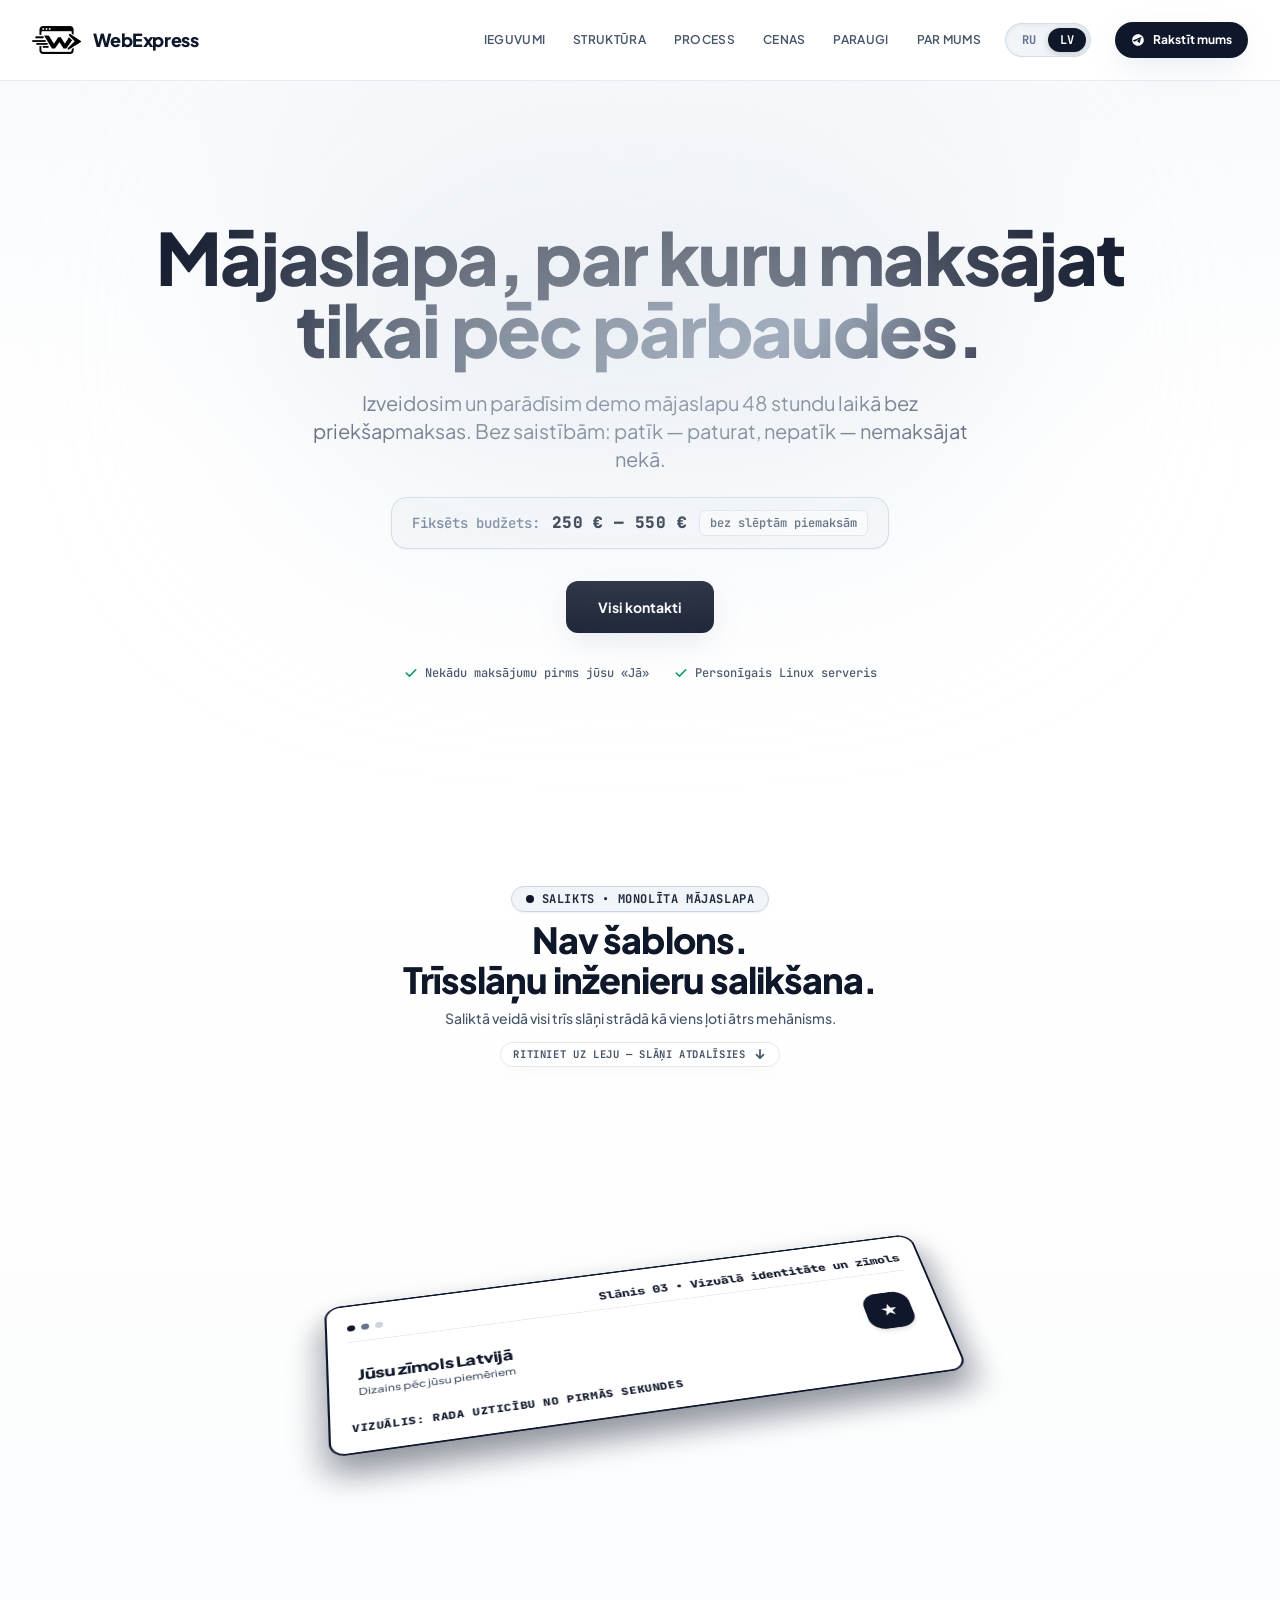
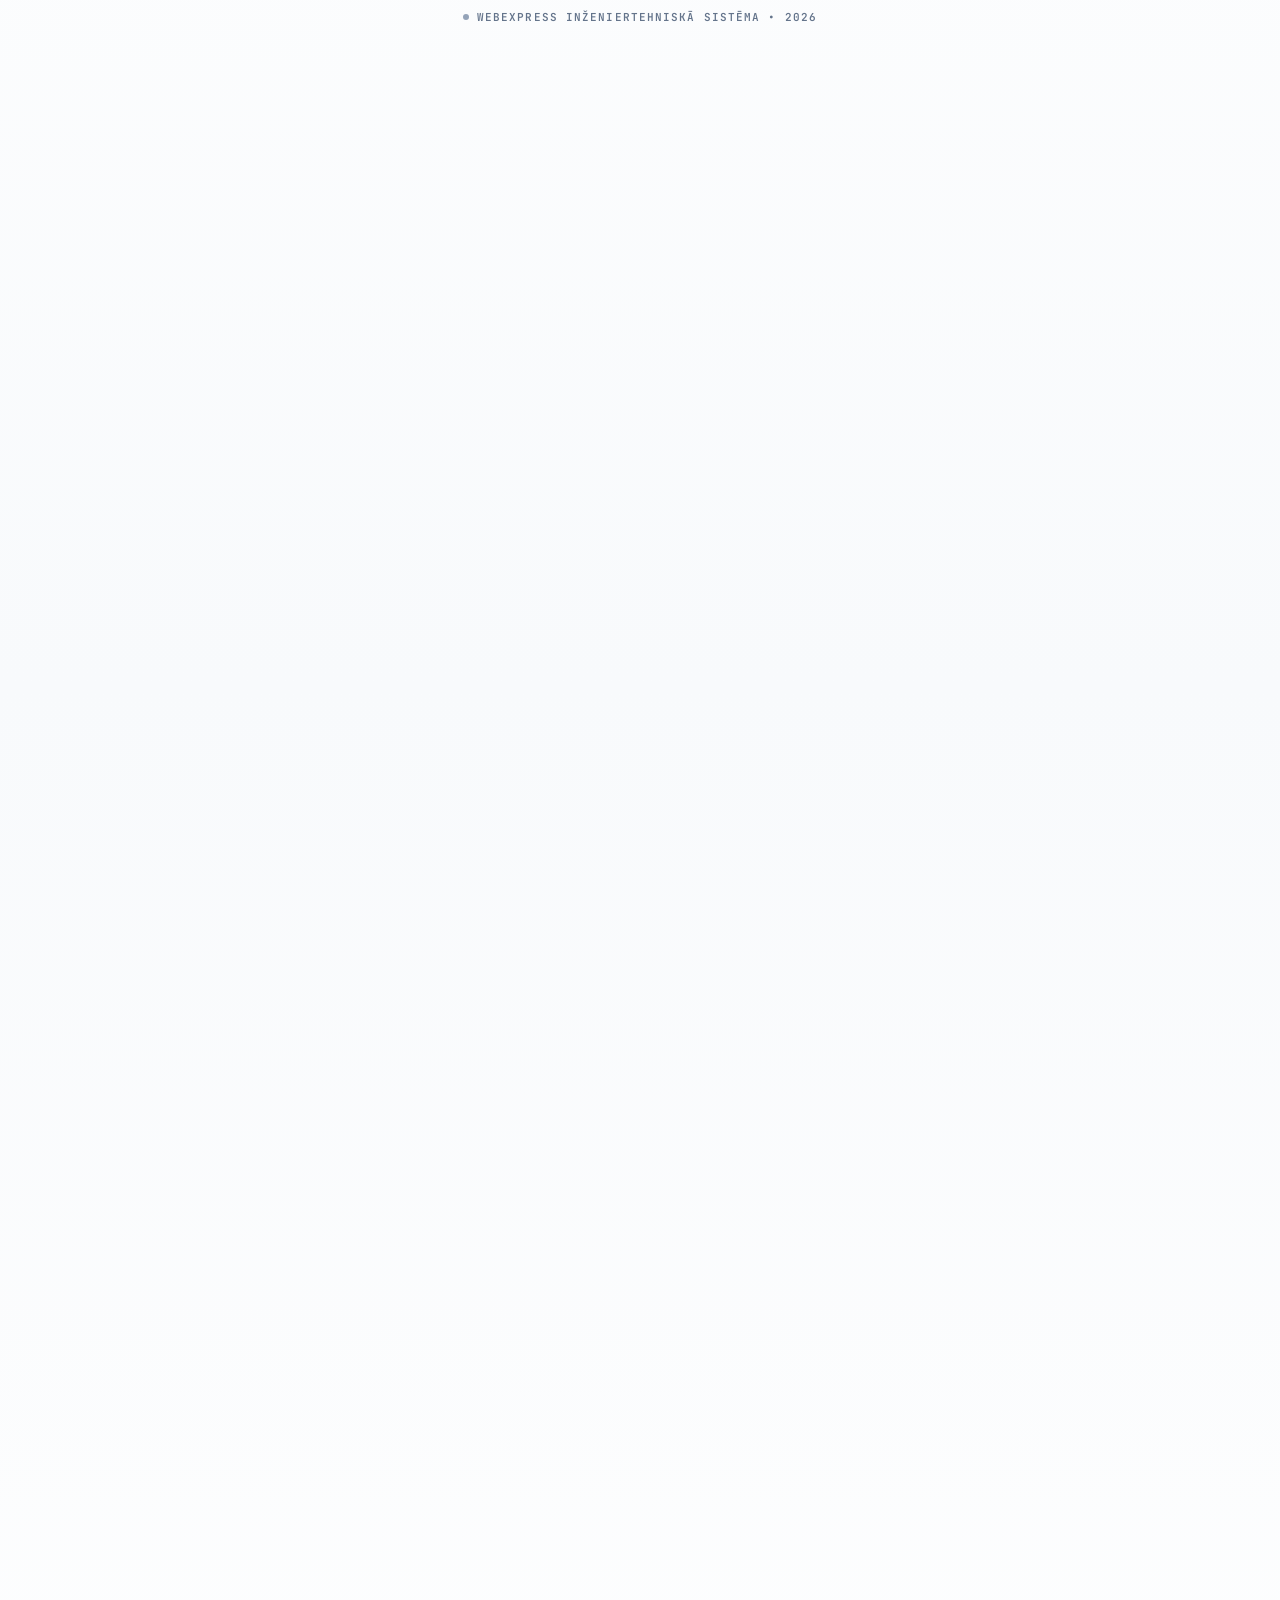
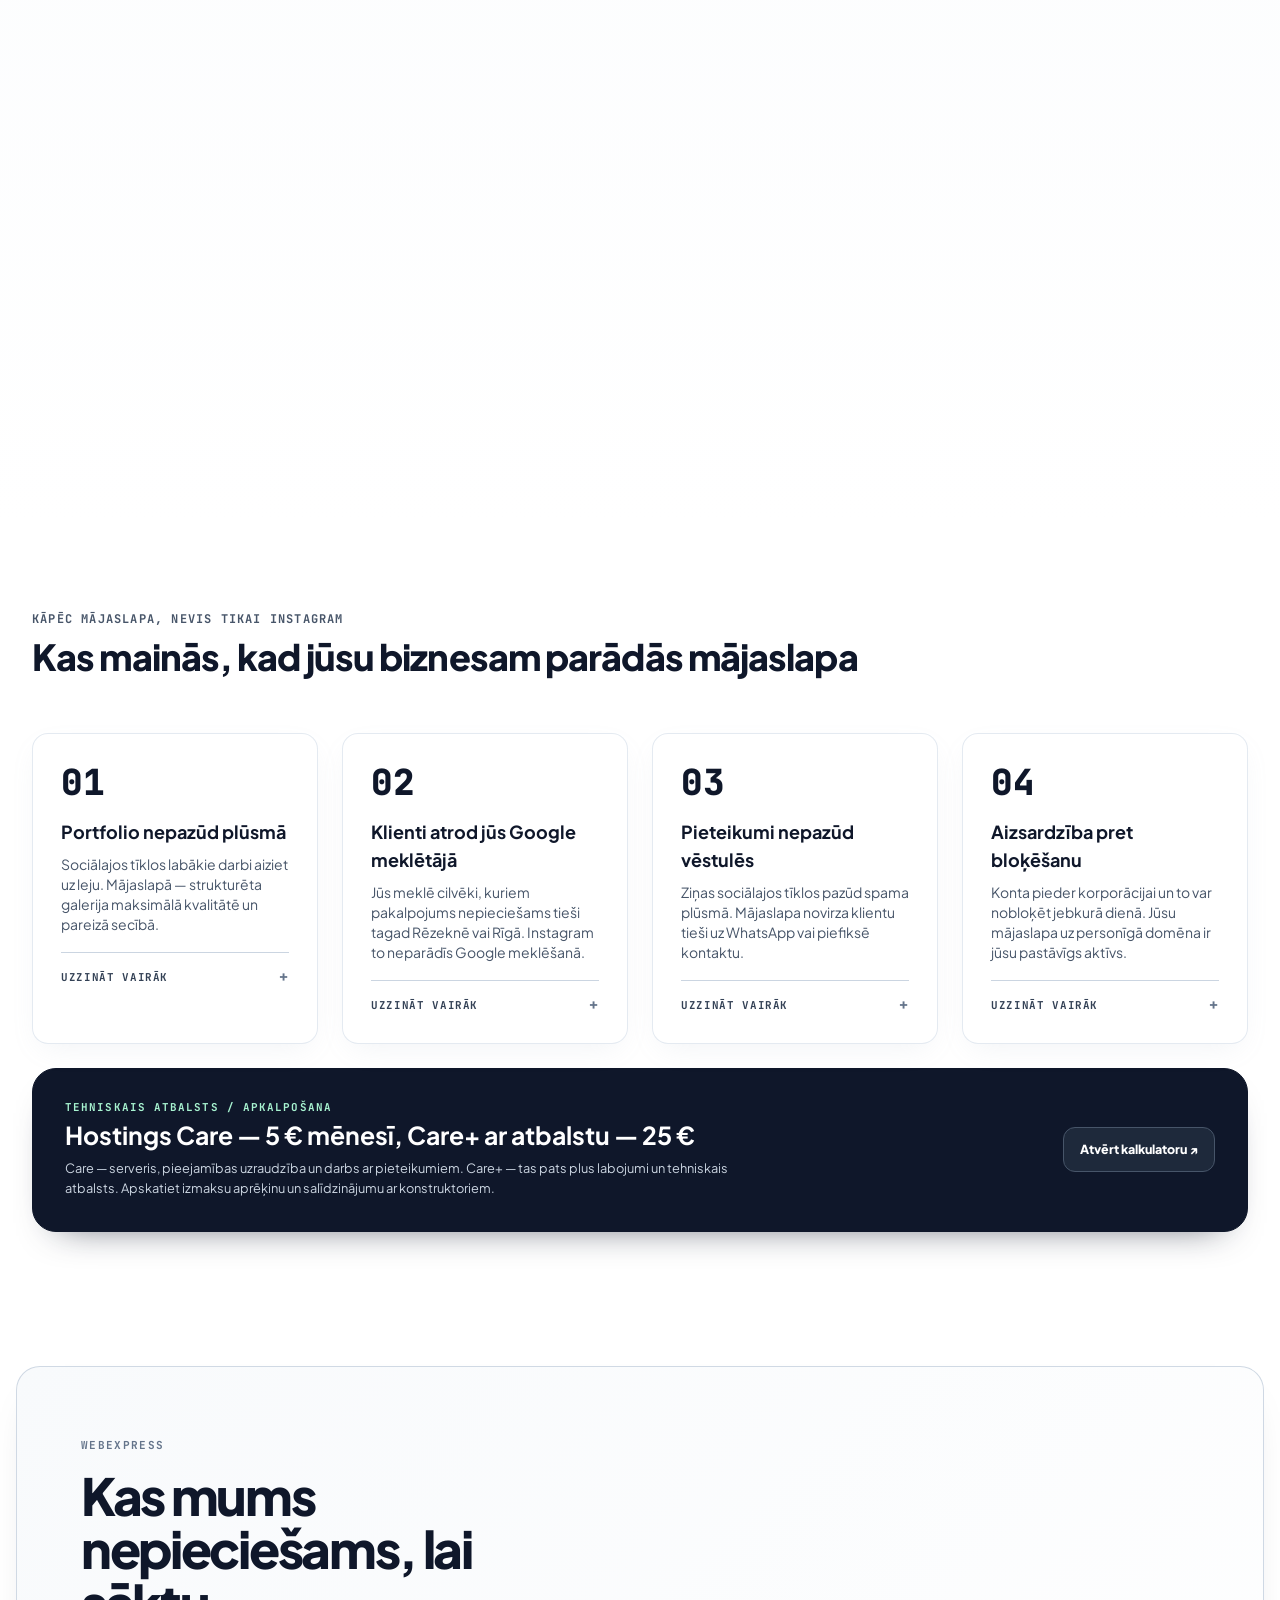
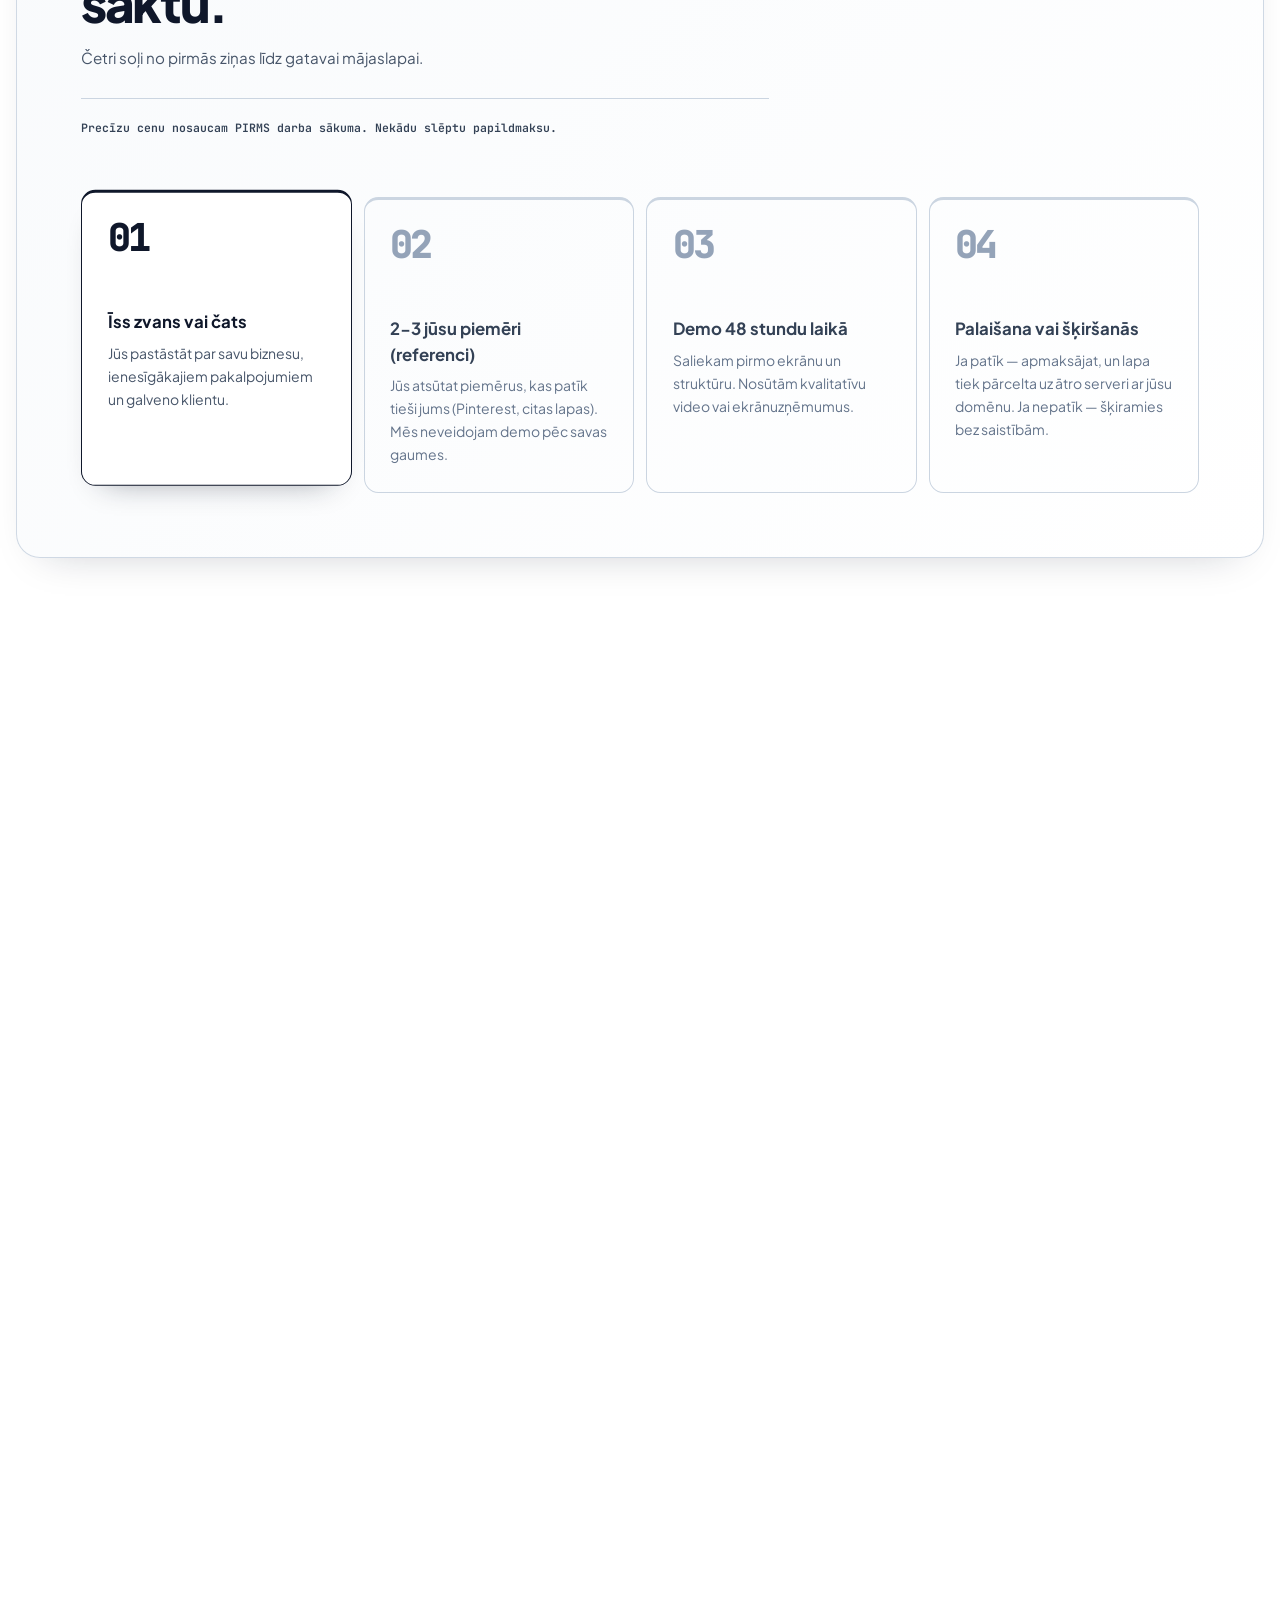
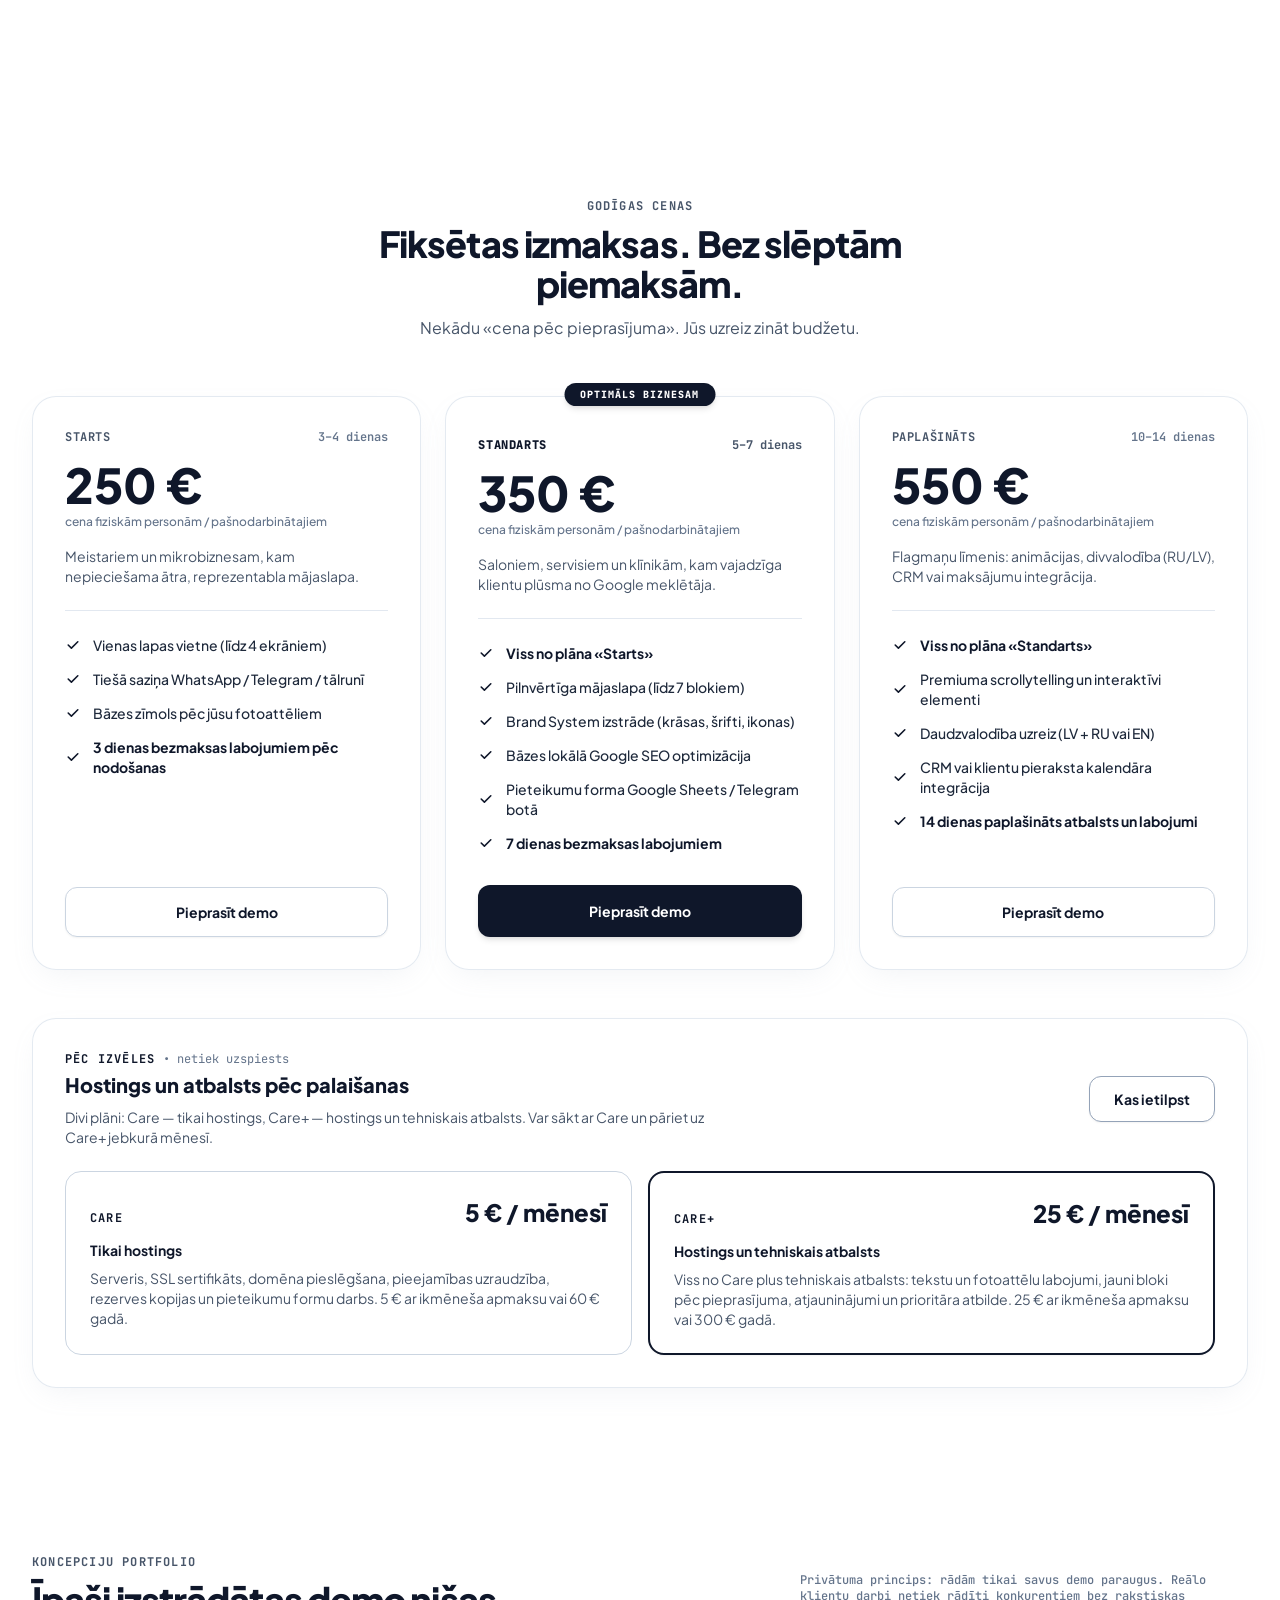
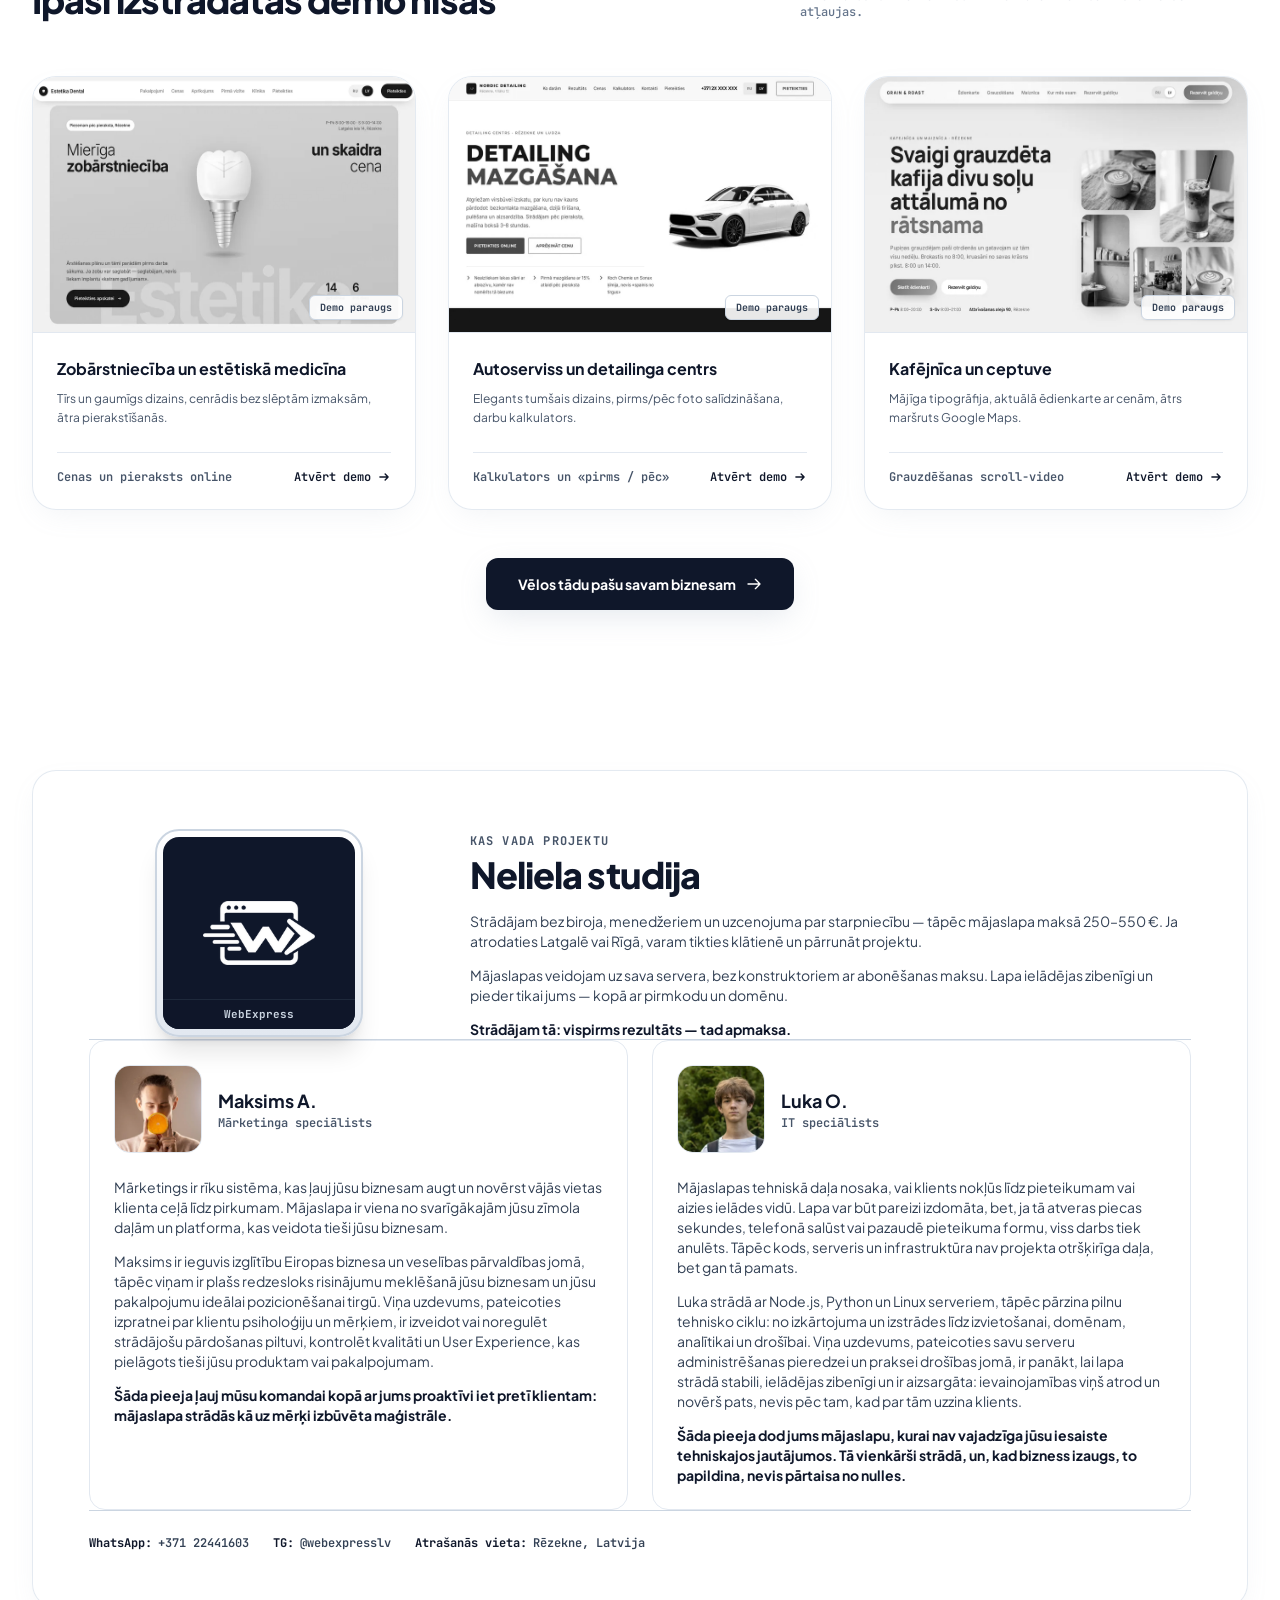
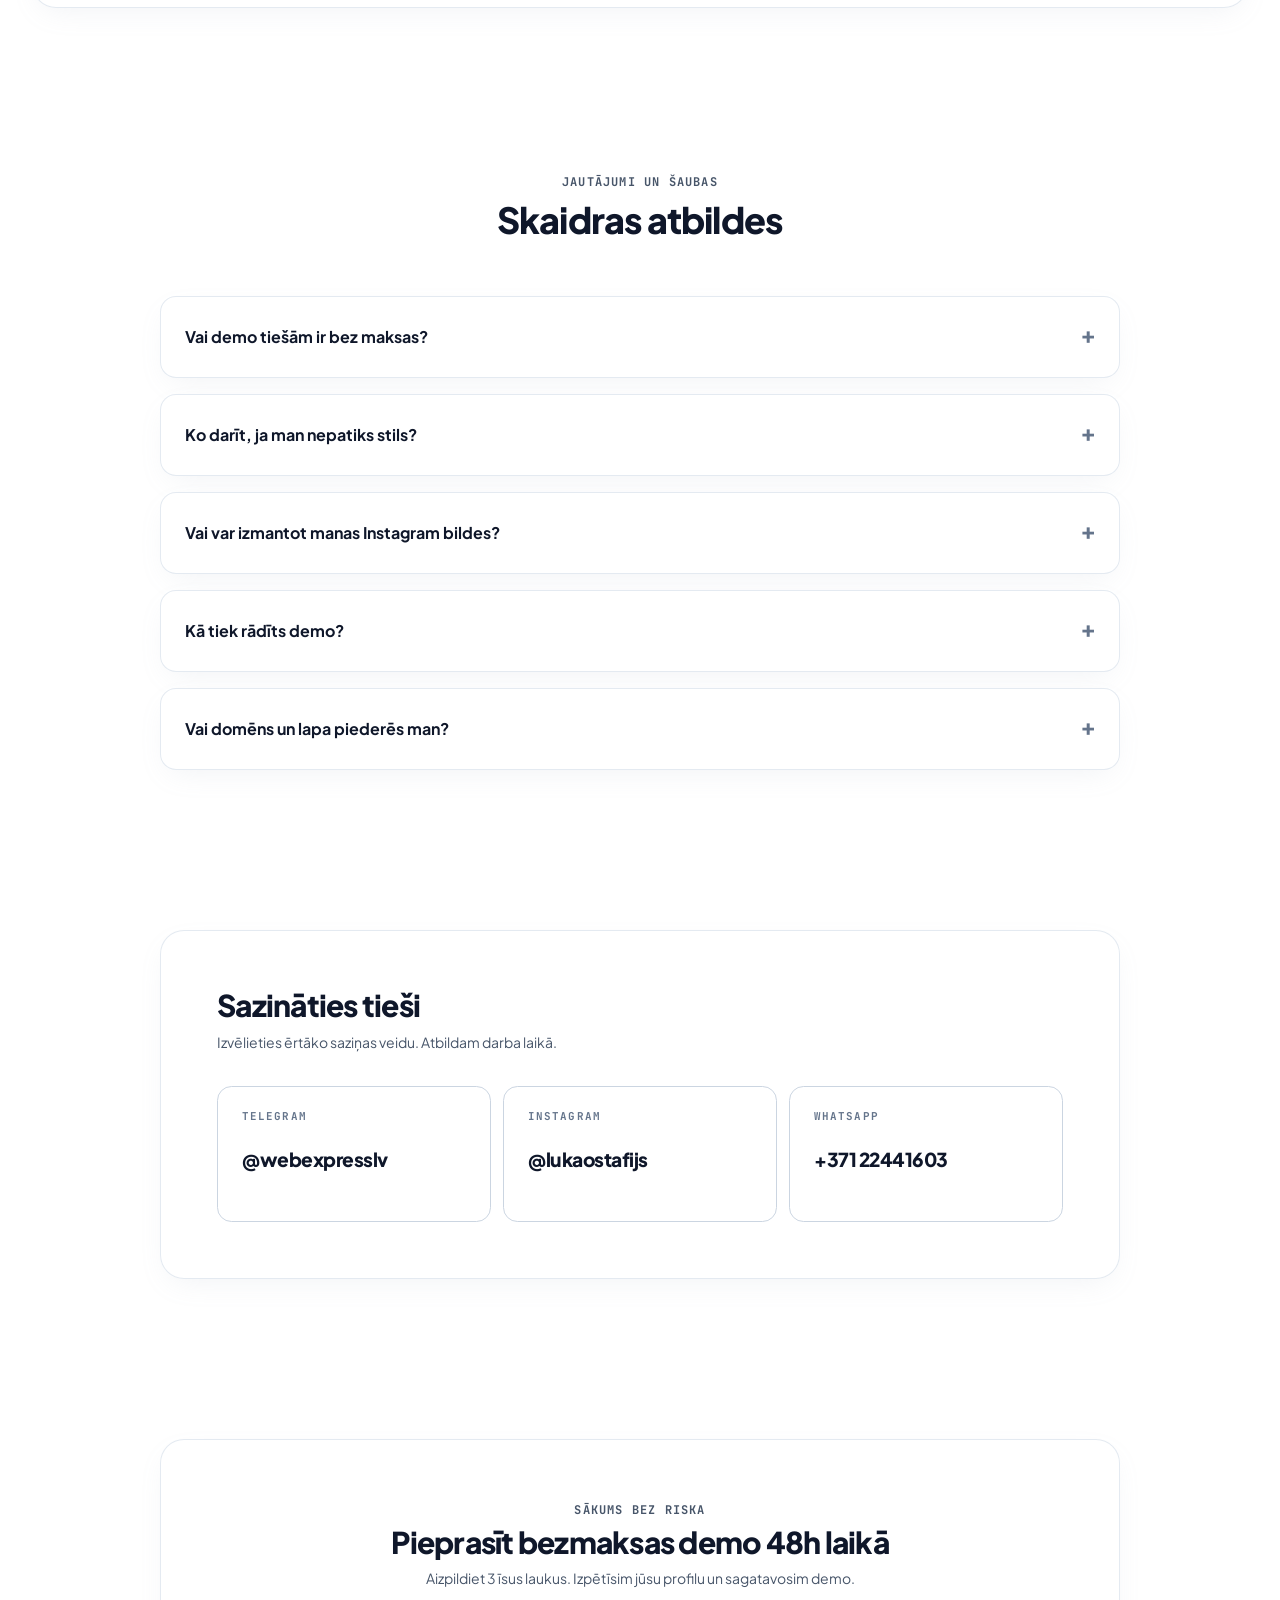
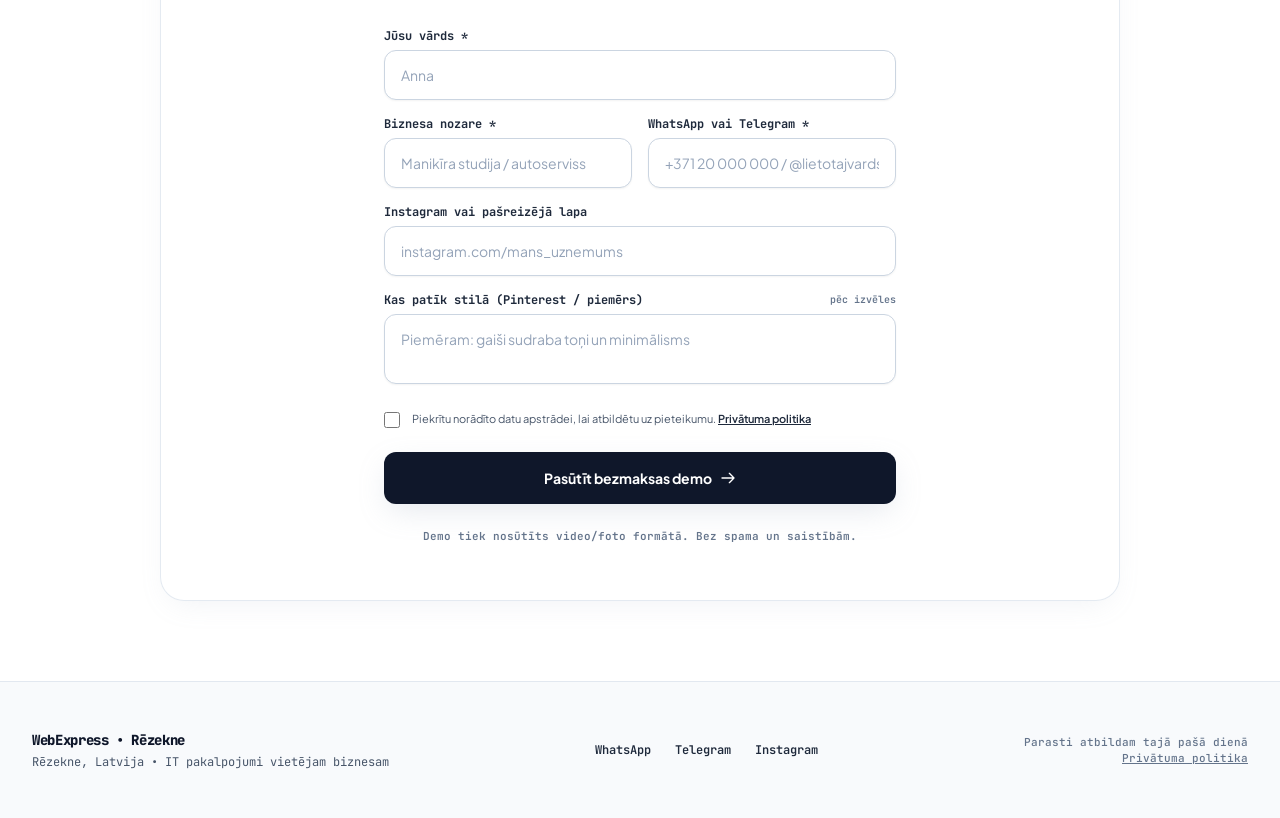
==== commit 9a5b2f4f: "Split site upkeep into Care (5 €) and Care+ (25 €) plans The upkeep block on the landing page now of" ====
--- a/index.html
+++ b/index.html
@@ -3,8 +3,8 @@
 <head>
   <meta charset="UTF-8">
   <meta name="viewport" content="width=device-width, initial-scale=1.0">
-  <title>WebExpress — Mājaslapas vietējiem uzņēmumiem Latvijā</title>
-  <meta name="description" content="Mājaslapas biznesam Latvijā. Demo 48 stundu laikā bez priekšapmaksas. Maksā tikai par rezultātu.">
+  <title>WebExpress — Mājaslapas vietējiem uzņēmumiem Latvijā | Rēzekne, Rīga</title>
+  <meta name="description" content="Mājaslapas biznesam Latvijā (Rēzekne / Rīga). Demo 48 stundu laikā bez priekšapmaksas. Maksā tikai par rezultātu.">
 
   <link rel="canonical" href="https://webexpress.lv/">
 
@@ -14,7 +14,7 @@
   <meta property="og:locale" content="lv_LV">
   <meta property="og:locale:alternate" content="ru_RU">
   <meta property="og:title" content="WebExpress — mājaslapas vietējiem uzņēmumiem Latvijā">
-  <meta property="og:description" content="Demo vietne 48 stundu laikā bez priekšapmaksas. Maksā tikai tad, kad redzi rezultātu.">
+  <meta property="og:description" content="Demo vietne 48 stundu laikā bez priekšapmaksas. Maksā tikai tad, kad redzi rezultātu. Rēzekne / Rīga.">
   <meta property="og:url" content="https://webexpress.lv/">
   <!-- Файл og-image.jpg должен быть доступен на основном домене. -->
   <meta property="og:image" content="https://webexpress.lv/og-image.jpg">
@@ -1116,7 +1116,7 @@
           <div>
             <span class="text-4xl font-mono font-black text-silver-900">02</span>
             <h3 class="text-lg font-bold text-silver-900 mt-4 mb-2" data-i18n="b2_title">Klienti atrod jūs Google meklētājā</h3>
-            <p class="text-xs sm:text-sm text-silver-600 leading-relaxed" data-i18n="b2_desc">Jūs meklē cilvēki, kuriem pakalpojums nepieciešams tieši tagad Latvijā. Instagram to neparādīs Google meklēšanā.</p>
+            <p class="text-xs sm:text-sm text-silver-600 leading-relaxed" data-i18n="b2_desc">Jūs meklē cilvēki, kuriem pakalpojums nepieciešams tieši tagad Rēzeknē vai Rīgā. Instagram to neparādīs Google meklēšanā.</p>
             <details class="benefit-details">
               <summary data-i18n="benefit_more">Uzzināt vairāk</summary>
               <p data-i18n="b2_more">Atsevišķas pakalpojumu lapas, korekti virsraksti un lokālais marķējums palīdz Google saprast, ko un kurā pilsētā jūs piedāvājat.</p>
@@ -1154,8 +1154,8 @@
       <a id="hosting-care" class="hosting-offer" href="Калькулятор_стоимости_и_сравнение_HTML_vs_Tilda_Wix_1.html">
         <span class="hosting-offer-copy">
           <span class="hosting-care-kicker" data-i18n="hosting_kicker">Tehniskais atbalsts / Apkalpošana</span>
-          <strong data-i18n="hosting_offer_title">Hostings un vietnes uzraudzība — 5 € mēnesī</strong>
-          <span data-i18n="hosting_offer_copy">Serveris, pieejamības uzraudzība un darbs ar pieteikumiem. Apskatiet izmaksu aprēķinu un salīdzinājumu ar konstruktoriem.</span>
+          <strong data-i18n="hosting_offer_title">Hostings Care — 5 € mēnesī, Care+ ar atbalstu — 25 €</strong>
+          <span data-i18n="hosting_offer_copy">Care — serveris, pieejamības uzraudzība un darbs ar pieteikumiem. Care+ — tas pats plus labojumi un tehniskais atbalsts. Apskatiet izmaksu aprēķinu un salīdzinājumu ar konstruktoriem.</span>
         </span>
         <span class="hosting-offer-action" data-i18n="hosting_offer_cta">Atvērt kalkulatoru <span aria-hidden="true">↗</span></span>
       </a>
@@ -1349,19 +1349,40 @@
       </div>
 
       <!-- Maintenance Service Block -->
-      <div class="card-silver rounded-3xl p-8 bg-slate-50/80 border-silver-300 flex flex-col md:flex-row items-start md:items-center justify-between gap-6">
-        <div class="max-w-2xl">
-          <div class="flex items-center gap-2 mb-1">
-            <span class="text-xs font-mono uppercase tracking-widest text-silver-900 font-bold" data-i18n="maint_tag">Pēc izvēles</span>
-            <span class="text-xs text-silver-500 font-mono" data-i18n="maint_optional_note">• netiek uzspiests</span>
-          </div>
-          <h3 class="text-xl font-extrabold text-silver-900" data-i18n="maint_title">Hostings un bāzes atbalsts — 5 € / mēnesī</h3>
-          <p class="text-xs sm:text-sm text-silver-600 mt-2 leading-relaxed" data-i18n="maint_desc">5 € ar ikmēneša apmaksu vai 60 € gadā. Serveris, pieejamības uzraudzība un darbs ar pieteikumiem ir iekļauti.</p>
+      <div class="card-silver rounded-3xl p-8 bg-slate-50/80 border-silver-300">
+        <div class="flex flex-col md:flex-row items-start md:items-center justify-between gap-6">
+          <div class="max-w-2xl">
+            <div class="flex items-center gap-2 mb-1">
+              <span class="text-xs font-mono uppercase tracking-widest text-silver-900 font-bold" data-i18n="maint_tag">Pēc izvēles</span>
+              <span class="text-xs text-silver-500 font-mono" data-i18n="maint_optional_note">• netiek uzspiests</span>
+            </div>
+            <h3 class="text-xl font-extrabold text-silver-900" data-i18n="maint_title">Hostings un atbalsts pēc palaišanas</h3>
+            <p class="text-xs sm:text-sm text-silver-600 mt-2 leading-relaxed" data-i18n="maint_desc">Divi plāni: Care — tikai hostings, Care+ — hostings un tehniskais atbalsts. Var sākt ar Care un pāriet uz Care+ jebkurā mēnesī.</p>
+          </div>
+          <div class="shrink-0">
+            <a href="Калькулятор_стоимости_и_сравнение_HTML_vs_Tilda_Wix_1.html" class="inline-flex items-center gap-2 px-6 py-3 rounded-xl border border-silver-400 bg-white text-silver-900 text-xs sm:text-sm font-bold hover:bg-silver-100 transition-all shadow-sm">
+              <span data-i18n="maint_cta">Kas ietilpst</span>
+            </a>
+          </div>
         </div>
-        <div class="shrink-0">
-          <a href="Калькулятор_стоимости_и_сравнение_HTML_vs_Tilda_Wix_1.html" class="inline-flex items-center gap-2 px-6 py-3 rounded-xl border border-silver-400 bg-white text-silver-900 text-xs sm:text-sm font-bold hover:bg-silver-100 transition-all shadow-sm">
-            <span data-i18n="maint_cta">Kas ietilpst</span>
-          </a>
+
+        <div class="grid grid-cols-1 md:grid-cols-2 gap-4 mt-6">
+          <div class="rounded-2xl border border-silver-300 bg-white p-6">
+            <div class="flex items-baseline justify-between gap-3">
+              <span class="text-xs font-mono uppercase tracking-widest text-silver-900 font-bold">Care</span>
+              <span class="text-2xl font-black text-silver-900" data-i18n="maint_care_price">5 € / mēnesī</span>
+            </div>
+            <p class="text-sm font-bold text-silver-900 mt-3" data-i18n="maint_care_title">Tikai hostings</p>
+            <p class="text-xs sm:text-sm text-silver-600 mt-2 leading-relaxed" data-i18n="maint_care_desc">Serveris, SSL sertifikāts, domēna pieslēgšana, pieejamības uzraudzība, rezerves kopijas un pieteikumu formu darbs. 5 € ar ikmēneša apmaksu vai 60 € gadā.</p>
+          </div>
+          <div class="rounded-2xl border-2 border-silver-900 bg-white p-6 shadow-sm">
+            <div class="flex items-baseline justify-between gap-3">
+              <span class="text-xs font-mono uppercase tracking-widest text-silver-900 font-bold">Care+</span>
+              <span class="text-2xl font-black text-silver-900" data-i18n="maint_careplus_price">25 € / mēnesī</span>
+            </div>
+            <p class="text-sm font-bold text-silver-900 mt-3" data-i18n="maint_careplus_title">Hostings un tehniskais atbalsts</p>
+            <p class="text-xs sm:text-sm text-silver-600 mt-2 leading-relaxed" data-i18n="maint_careplus_desc">Viss no Care plus tehniskais atbalsts: tekstu un fotoattēlu labojumi, jauni bloki pēc pieprasījuma, atjauninājumi un prioritāra atbilde. 25 € ar ikmēneša apmaksu vai 300 € gadā.</p>
+          </div>
         </div>
       </div>
     </section>
@@ -1468,7 +1489,7 @@
             <h2 class="text-2xl sm:text-4xl font-extrabold tracking-tight text-silver-900 mt-1 mb-4" data-i18n="author_h2">Neliela studija</h2>
 
             <div class="space-y-3.5 text-xs sm:text-sm text-silver-700 leading-relaxed">
-              <p data-i18n="author_p1">Strādājam bez biroja, menedžeriem un uzcenojuma par starpniecību — tāpēc mājaslapa maksā 250–550 €. Ja atrodaties Latvijā, varam tikties klātienē un pārrunāt projektu.</p>
+              <p data-i18n="author_p1">Strādājam bez biroja, menedžeriem un uzcenojuma par starpniecību — tāpēc mājaslapa maksā 250–550 €. Ja atrodaties Latgalē vai Rīgā, varam tikties klātienē un pārrunāt projektu.</p>
               <p data-i18n="author_p2">Mājaslapas veidojam uz sava servera, bez konstruktoriem ar abonēšanas maksu. Lapa ielādējas zibenīgi un pieder tikai jums — kopā ar pirmkodu un domēnu.</p>
               <p class="text-silver-900 font-bold" data-i18n="author_p3">Strādājam tā: vispirms rezultāts — tad apmaksa.</p>
             </div>
@@ -1525,7 +1546,7 @@
             <span class="text-silver-900 font-bold">TG:</span> @webexpresslv
           </a>
           <span class="text-silver-700 flex items-center gap-1.5">
-            <span class="text-silver-900 font-bold" data-i18n="contacts_location_label">Atrašanās vieta:</span> <span data-i18n="contacts_location_value">Latvija</span>
+            <span class="text-silver-900 font-bold" data-i18n="contacts_location_label">Atrašanās vieta:</span> Rēzekne, Latvija
           </span>
         </div>
       </div>
@@ -1698,7 +1719,7 @@
           <p data-i18n="privacy_purpose">Mērķis: sazināties par jūsu pieteikumu un sagatavot demo. Dati netiek izmantoti citiem mērķiem un netiek nodoti trešajām personām.</p>
           <p data-i18n="privacy_storage">Glabāšanas laiks: līdz 12 mēnešiem no pieteikuma iesniegšanas vai līdz jūsu pieprasījumam tos dzēst.</p>
           <p data-i18n="privacy_rights">Jūsu tiesības: pieprasīt datu kopiju, labošanu vai dzēšanu. Rakstiet WebExpress WhatsApp: +371 22 441 603.</p>
-          <p data-i18n="privacy_operator">Datu pārzinis: WebExpress, Latvija.</p>
+          <p data-i18n="privacy_operator">Datu pārzinis: WebExpress, Rēzekne, Latvija.</p>
         </div>
       </div>
     </div>
@@ -1708,8 +1729,8 @@
     <div class="max-w-7xl mx-auto flex flex-col md:flex-row items-center justify-between gap-6">
       
       <div class="flex flex-col items-center md:items-start gap-1">
-        <span class="text-silver-900 font-extrabold text-sm tracking-tight">WebExpress</span>
-        <span class="text-silver-600" data-i18n="footer_location">Latvija • IT pakalpojumi vietējam biznesam</span>
+        <span class="text-silver-900 font-extrabold text-sm tracking-tight">WebExpress • Rēzekne</span>
+        <span class="text-silver-600" data-i18n="footer_location">Rēzekne, Latvija • IT pakalpojumi vietējam biznesam</span>
       </div>
 
       <div class="flex flex-wrap justify-center gap-6 text-silver-800 font-semibold">
@@ -1771,7 +1792,7 @@
         b1_title: "Портфолио не тонет в ленте",
         b1_desc: "В соцсетях ваши лучшие работы уходят вниз. На сайте — структурированная галерея в максимальном качестве и в нужном вам порядке.",
         b2_title: "Клиенты находят вас в Google",
-        b2_desc: "Вас ищут люди, которым услуга нужна прямо сейчас в Латвии. Инстаграм не покажет вас в поиске Google — сайт покажет.",
+        b2_desc: "Вас ищут люди, которым услуга нужна прямо сейчас в Резекне или Риге. Инстаграм не покажет вас в поиске Google — сайт покажет.",
         b3_title: "Заявки не теряются в Директе",
         b3_desc: "Сообщения в соцсетях тонут в спаме и запросах. Сайт переводит горячего клиента прямо в WhatsApp или фиксирует контакт без задержек.",
         b4_title: "Защита от блокировок",
@@ -1782,8 +1803,8 @@
         b3_more: "Форма собирает имя, услугу и контакт в одном формате. Заявку можно сразу отправлять в Telegram, таблицу или CRM.",
         b4_more: "Домен и исходный код остаются вашими. Сайт можно перенести на другой сервер, не теряя адрес, контент и накопленный поисковый трафик.",
         hosting_kicker: "Техническая поддержка / Обслуживание",
-        hosting_offer_title: "Хостинг и контроль сайта — 5 € / месяц",
-        hosting_offer_copy: "Сервер, мониторинг доступности и работа с заявками. Посмотрите расчёт расходов и сравнение с конструкторами.",
+        hosting_offer_title: "Хостинг Care — 5 € / месяц, Care+ с поддержкой — 25 €",
+        hosting_offer_copy: "Care — сервер, мониторинг доступности и работа с заявками. Care+ — то же плюс правки и техническая поддержка. Посмотрите расчёт расходов и сравнение с конструкторами.",
         hosting_offer_cta: "Открыть калькулятор <span aria-hidden=\"true\">↗</span>",
         process_title: "Что нам нужно для начала.",
         process_intro: "Четыре шага от первого сообщения до готового сайта.",
@@ -1828,8 +1849,14 @@
         t3_f4: "14 дней расширенной поддержки и правок",
         maint_tag: "Опционально",
         maint_optional_note: "• не навязывается",
-        maint_title: "Хостинг и базовая поддержка — 5 € / месяц",
-        maint_desc: "5 € при помесячной оплате или 60 € за год. Сервер, мониторинг доступности и работа с заявками уже включены.",
+        maint_title: "Хостинг и поддержка после запуска",
+        maint_desc: "Два плана: Care — только хостинг, Care+ — хостинг и техническая поддержка. Можно начать с Care и перейти на Care+ в любой месяц.",
+        maint_care_price: "5 € / месяц",
+        maint_care_title: "Только хостинг",
+        maint_care_desc: "Сервер, SSL-сертификат, подключение домена, мониторинг доступности, резервные копии и работа форм заявок. 5 € при помесячной оплате или 60 € за год.",
+        maint_careplus_price: "25 € / месяц",
+        maint_careplus_title: "Хостинг и техническая поддержка",
+        maint_careplus_desc: "Всё из Care плюс техподдержка: правки текстов и фотографий, новые блоки по запросу, обновления и приоритетный ответ. 25 € при помесячной оплате или 300 € за год.",
         maint_cta: "Что входит",
         cases_tag: "Портфолио концептов",
         cases_title: "Специально разработанные демо-ниши",
@@ -1848,7 +1875,7 @@
         cases_cta: "Хочу такой же под мой бизнес",
         author_tag: "Кто ведёт проект",
         author_h2: "Небольшая студия",
-        author_p1: "Мы работаем без офиса, менеджеров и наценки за прослойку — поэтому лендинг стоит 250–550 €, а не полторы тысячи. Вы платите за работу, а не за структуру агентства. Если вы в Латвии, можем встретиться лично и обсудить проект вживую.",
+        author_p1: "Мы работаем без офиса, менеджеров и наценки за прослойку — поэтому лендинг стоит 250–550 €, а не полторы тысячи. Вы платите за работу, а не за структуру агентства. Если вы в Латгалии или Риге, можем встретиться лично и обсудить проект вживую.",
         author_p2: "Сайты собираем на собственном сервере, без конструкторов с абонентской платой. Это значит: сайт открывается мгновенно даже на слабом мобильном интернете и принадлежит только вам — вместе с исходниками и доменом.",
         author_p3: "Работаем так: сначала результат — затем оплата.",
         faq_tag: "Вопросы и сомнения",
@@ -1895,14 +1922,13 @@
         privacy_purpose: "Зачем: связаться с вами по заявке и подготовить демо. Данные не используются для других целей и не передаются третьим лицам.",
         privacy_storage: "Сколько храним: до 12 месяцев с момента заявки либо до вашего запроса на удаление.",
         privacy_rights: "Ваши права: запросить копию данных, их исправление или удаление. Напишите WebExpress в WhatsApp: +371 22 441 603.",
-        privacy_operator: "Оператор данных: WebExpress, Латвия.",
+        privacy_operator: "Оператор данных: WebExpress, Резекне, Латвия.",
         contacts_title: "Связаться напрямую",
         contacts_subtitle: "Выберите удобный способ связи. Отвечаем в рабочее время.",
-        team_maxim_name: "Максим А.",
+        team_maxim_name: "Максим.А",
         team_maxim_role: "Маркетолог",
         contacts_location_label: "Локация:",
-        contacts_location_value: "Латвия",
-        team_luka_name: "Лука О.",
+        team_luka_name: "Лука.О",
         team_luka_role: "IT-специалист",
         team_maxim_p1: "Маркетинг – это система инструментов, которая позволяет вашему бизнесу развиваться и отлаживать узкие места на пути клиента к покупке. Сайт это один из важнейших составляющих вашего бренда и платформа созданная специально под ваш бизнес.",
         team_maxim_p2: "Максим, получив образование в сфере европейского бизнеса и управления в здоровье, обладает широким профилем для поиска решений для вашего бизнеса и идеального позиционирования ваших услуг на рынке. Его роль, благодаря пониманию психологии и целей ваших клиентов, заключается в создании или отладке рабочей воронки продаж, контроле качества и User Experience, заточенных под ваш продукт или услугу.",
@@ -1912,7 +1938,7 @@
         team_luka_p3: "Такой подход даёт вам сайт, который не требует вашего участия в технике. Он просто работает, а когда бизнес вырастет, дорабатывается, а не переделывается с нуля.",
         menu_open: "Открыть меню",
         menu_close: "Закрыть меню",
-        footer_location: "Латвия • IT-услуги для локального бизнеса",
+        footer_location: "Резекне, Латвия • IT-услуги для локального бизнеса",
         footer_response: "Обычно отвечаем в тот же день",
         privacy_title: "Политика приватности"
       },
@@ -1957,7 +1983,7 @@
         b1_title: "Portfolio nepazūd plūsmā",
         b1_desc: "Sociālajos tīklos labākie darbi aiziet uz leju. Mājaslapā — strukturēta galerija maksimālā kvalitātē un pareizā secībā.",
         b2_title: "Klienti atrod jūs Google meklētājā",
-        b2_desc: "Jūs meklē cilvēki, kuriem pakalpojums nepieciešams tieši tagad Latvijā. Instagram to neparādīs Google meklēšanā.",
+        b2_desc: "Jūs meklē cilvēki, kuriem pakalpojums nepieciešams tieši tagad Rēzeknē vai Rīgā. Instagram to neparādīs Google meklēšanā.",
         b3_title: "Pieteikumi nepazūd vēstulēs",
         b3_desc: "Ziņas sociālajos tīklos pazūd spama plūsmā. Mājaslapa novirza klientu tieši uz WhatsApp vai piefiksē kontaktu.",
         b4_title: "Aizsardzība pret bloķēšanu",
@@ -1968,8 +1994,8 @@
         b3_more: "Forma apkopo vārdu, pakalpojumu un kontaktu vienotā formātā. Pieteikumu var uzreiz nosūtīt uz Telegram, tabulu vai CRM.",
         b4_more: "Domēns un pirmkods paliek jūsu īpašumā. Vietni var pārcelt uz citu serveri, nezaudējot adresi, saturu un meklēšanas datplūsmu.",
         hosting_kicker: "Tehniskais atbalsts / Apkalpošana",
-        hosting_offer_title: "Hostings un vietnes uzraudzība — 5 € mēnesī",
-        hosting_offer_copy: "Serveris, pieejamības uzraudzība un darbs ar pieteikumiem. Apskatiet izmaksu aprēķinu un salīdzinājumu ar konstruktoriem.",
+        hosting_offer_title: "Hostings Care — 5 € mēnesī, Care+ ar atbalstu — 25 €",
+        hosting_offer_copy: "Care — serveris, pieejamības uzraudzība un darbs ar pieteikumiem. Care+ — tas pats plus labojumi un tehniskais atbalsts. Apskatiet izmaksu aprēķinu un salīdzinājumu ar konstruktoriem.",
         hosting_offer_cta: "Atvērt kalkulatoru <span aria-hidden=\"true\">↗</span>",
         process_title: "Kas mums nepieciešams, lai sāktu.",
         process_intro: "Četri soļi no pirmās ziņas līdz gatavai mājaslapai.",
@@ -2014,8 +2040,14 @@
         t3_f4: "14 dienas paplašināts atbalsts un labojumi",
         maint_tag: "Pēc izvēles",
         maint_optional_note: "• netiek uzspiests",
-        maint_title: "Hostings un bāzes atbalsts — 5 € / mēnesī",
-        maint_desc: "5 € ar ikmēneša apmaksu vai 60 € gadā. Serveris, pieejamības uzraudzība un darbs ar pieteikumiem ir iekļauti.",
+        maint_title: "Hostings un atbalsts pēc palaišanas",
+        maint_desc: "Divi plāni: Care — tikai hostings, Care+ — hostings un tehniskais atbalsts. Var sākt ar Care un pāriet uz Care+ jebkurā mēnesī.",
+        maint_care_price: "5 € / mēnesī",
+        maint_care_title: "Tikai hostings",
+        maint_care_desc: "Serveris, SSL sertifikāts, domēna pieslēgšana, pieejamības uzraudzība, rezerves kopijas un pieteikumu formu darbs. 5 € ar ikmēneša apmaksu vai 60 € gadā.",
+        maint_careplus_price: "25 € / mēnesī",
+        maint_careplus_title: "Hostings un tehniskais atbalsts",
+        maint_careplus_desc: "Viss no Care plus tehniskais atbalsts: tekstu un fotoattēlu labojumi, jauni bloki pēc pieprasījuma, atjauninājumi un prioritāra atbilde. 25 € ar ikmēneša apmaksu vai 300 € gadā.",
         maint_cta: "Kas ietilpst",
         cases_tag: "Koncepciju portfolio",
         cases_title: "Īpaši izstrādātas demo nišas",
@@ -2034,7 +2066,7 @@
         cases_cta: "Vēlos tādu pašu savam biznesam",
         author_tag: "Kas vada projektu",
         author_h2: "Neliela studija",
-        author_p1: "Strādājam bez biroja, menedžeriem un uzcenojuma par starpniecību — tāpēc mājaslapa maksā 250–550 €. Ja atrodaties Latvijā, varam tikties klātienē un pārrunāt projektu.",
+        author_p1: "Strādājam bez biroja, menedžeriem un uzcenojuma par starpniecību — tāpēc mājaslapa maksā 250–550 €. Ja atrodaties Latgalē vai Rīgā, varam tikties klātienē un pārrunāt projektu.",
         author_p2: "Mājaslapas veidojam uz sava servera, bez konstruktoriem ar abonēšanas maksu. Lapa ielādējas zibenīgi un pieder tikai jums — kopā ar pirmkodu un domēnu.",
         author_p3: "Strādājam tā: vispirms rezultāts — tad apmaksa.",
         faq_tag: "Jautājumi un šaubas",
@@ -2081,13 +2113,12 @@
         privacy_purpose: "Mērķis: sazināties par jūsu pieteikumu un sagatavot demo. Dati netiek izmantoti citiem mērķiem un netiek nodoti trešajām personām.",
         privacy_storage: "Glabāšanas laiks: līdz 12 mēnešiem no pieteikuma iesniegšanas vai līdz jūsu pieprasījumam tos dzēst.",
         privacy_rights: "Jūsu tiesības: pieprasīt datu kopiju, labošanu vai dzēšanu. Rakstiet WebExpress WhatsApp: +371 22 441 603.",
-        privacy_operator: "Datu pārzinis: WebExpress, Latvija.",
+        privacy_operator: "Datu pārzinis: WebExpress, Rēzekne, Latvija.",
         contacts_title: "Sazināties tieši",
         contacts_subtitle: "Izvēlieties ērtāko saziņas veidu. Atbildam darba laikā.",
         team_maxim_name: "Maksims A.",
         team_maxim_role: "Mārketinga speciālists",
         contacts_location_label: "Atrašanās vieta:",
-        contacts_location_value: "Latvija",
         team_luka_name: "Luka O.",
         team_luka_role: "IT speciālists",
         team_maxim_p1: "Mārketings ir rīku sistēma, kas ļauj jūsu biznesam augt un novērst vājās vietas klienta ceļā līdz pirkumam. Mājaslapa ir viena no svarīgākajām jūsu zīmola daļām un platforma, kas veidota tieši jūsu biznesam.",
@@ -2098,7 +2129,7 @@
         team_luka_p3: "Šāda pieeja dod jums mājaslapu, kurai nav vajadzīga jūsu iesaiste tehniskajos jautājumos. Tā vienkārši strādā, un, kad bizness izaugs, to papildina, nevis pārtaisa no nulles.",
         menu_open: "Atvērt izvēlni",
         menu_close: "Aizvērt izvēlni",
-        footer_location: "Latvija • IT pakalpojumi vietējam biznesam",
+        footer_location: "Rēzekne, Latvija • IT pakalpojumi vietējam biznesam",
         footer_response: "Parasti atbildam tajā pašā dienā",
         privacy_title: "Privātuma politika"
       }
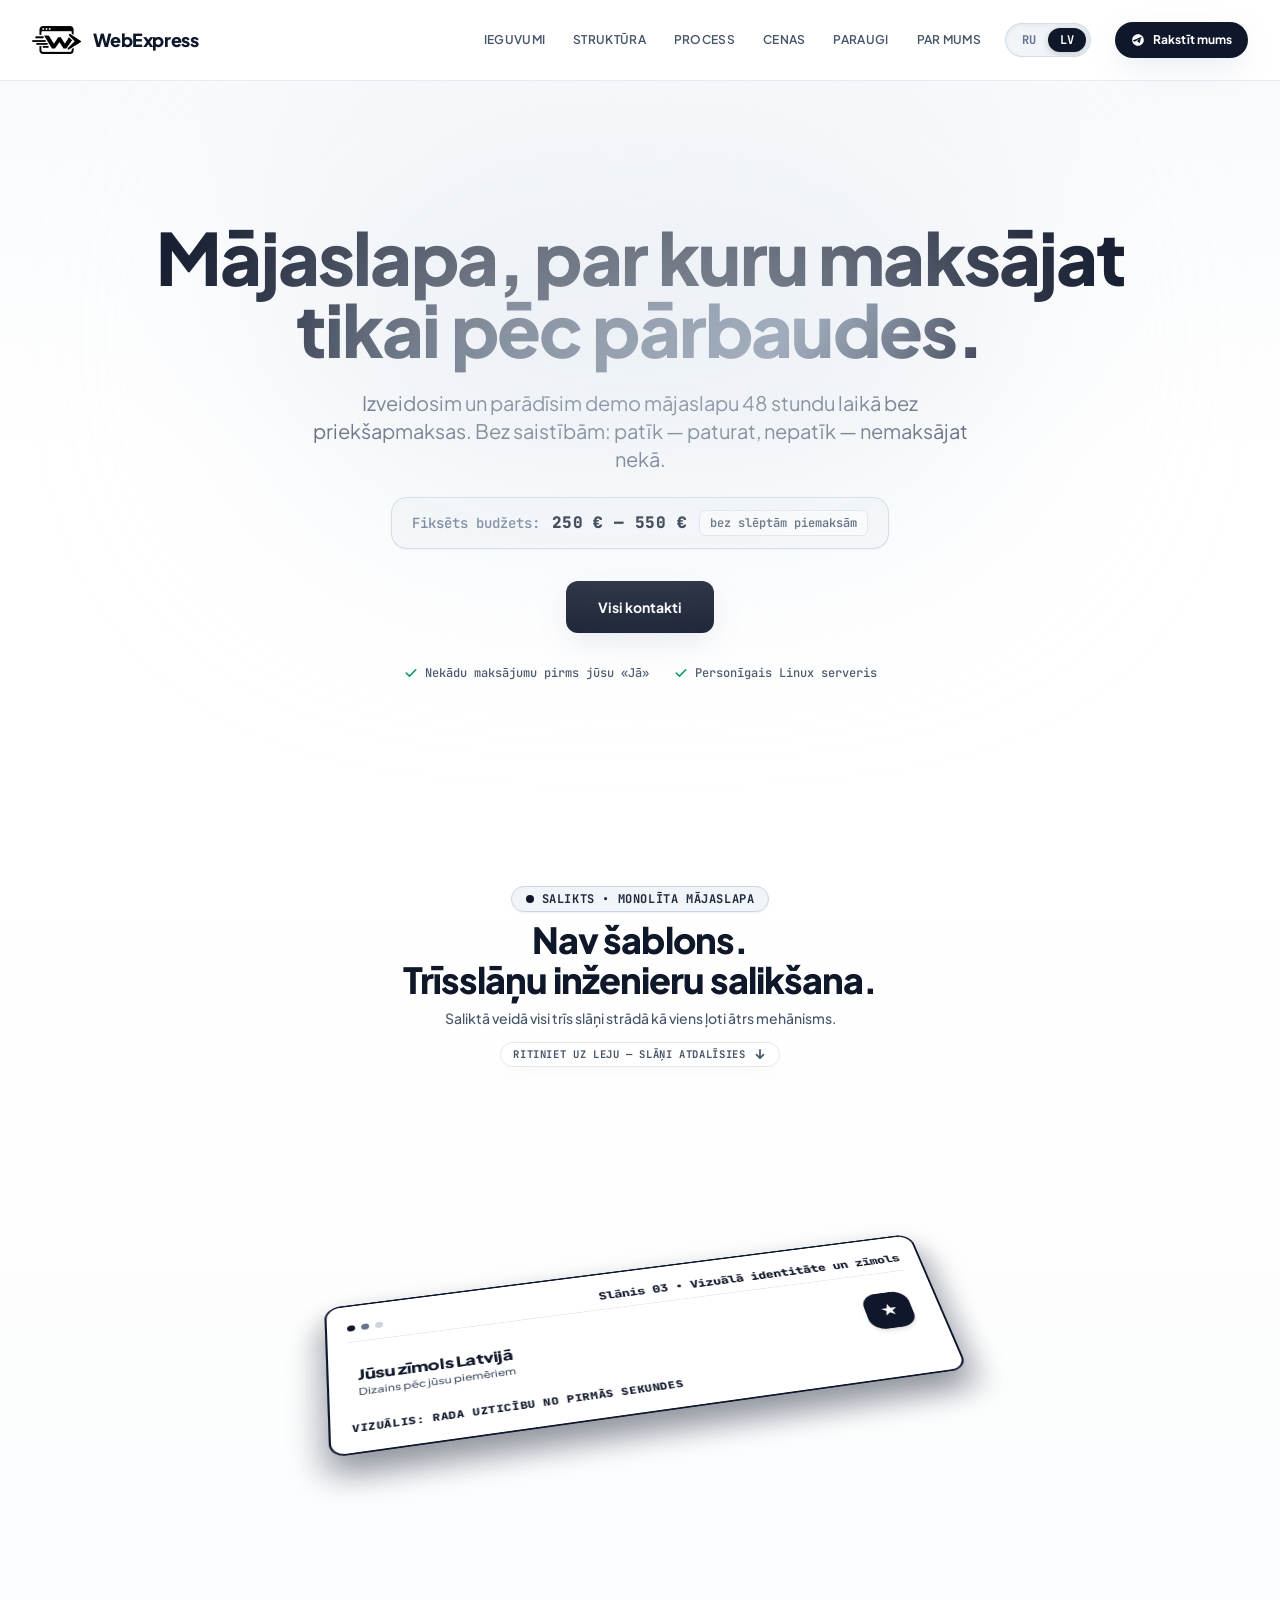
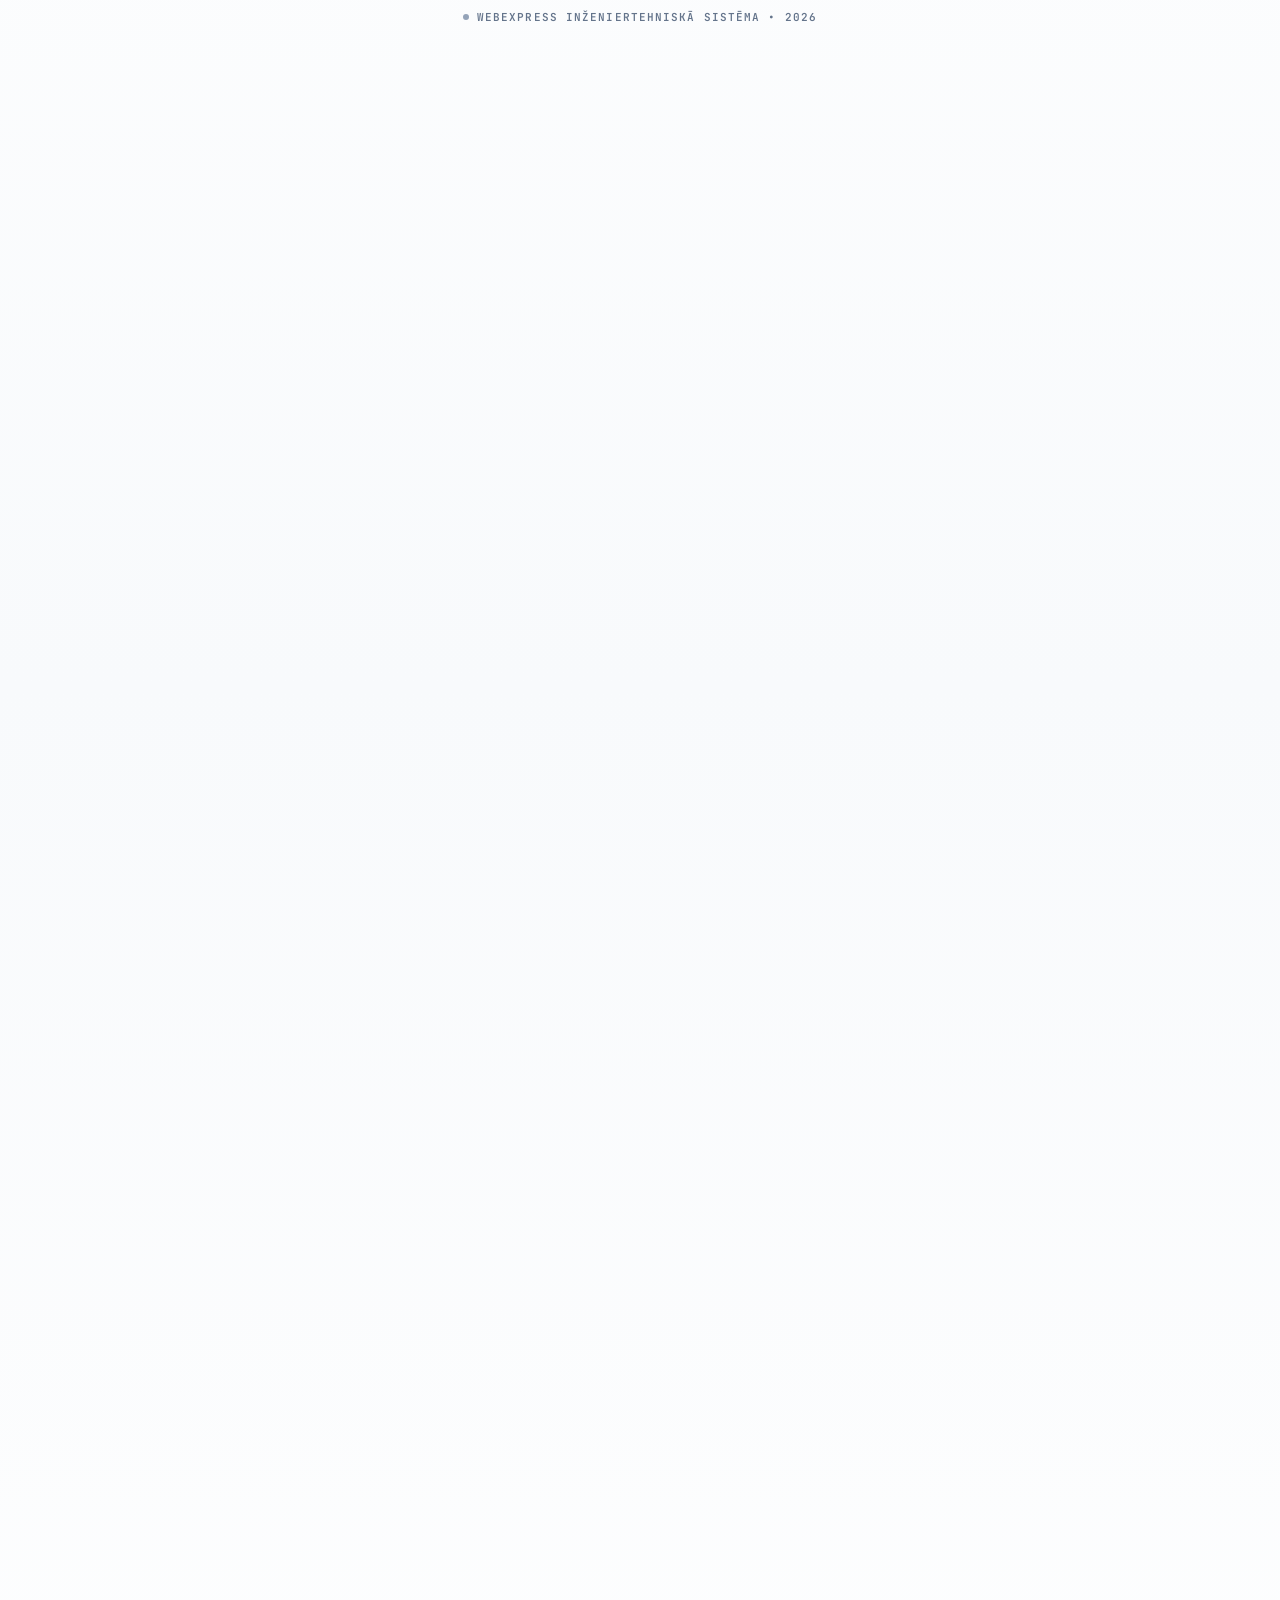
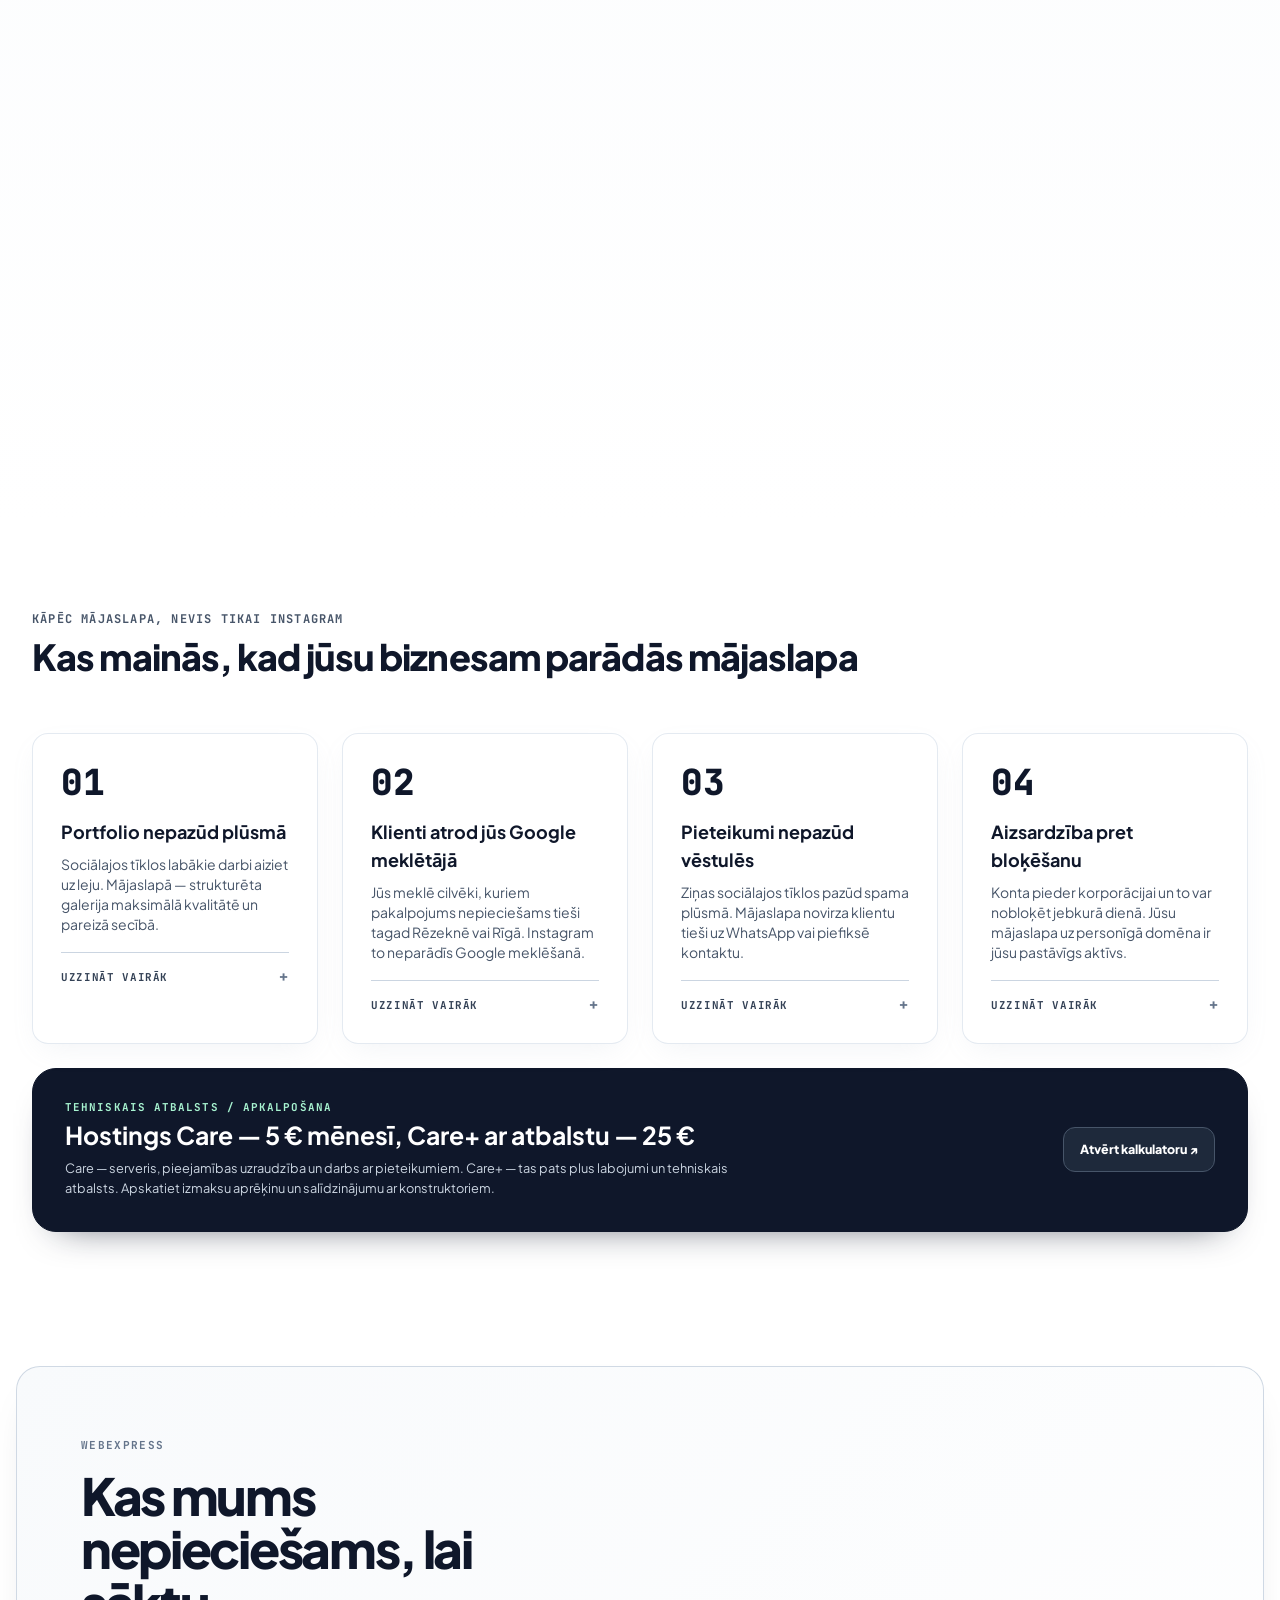
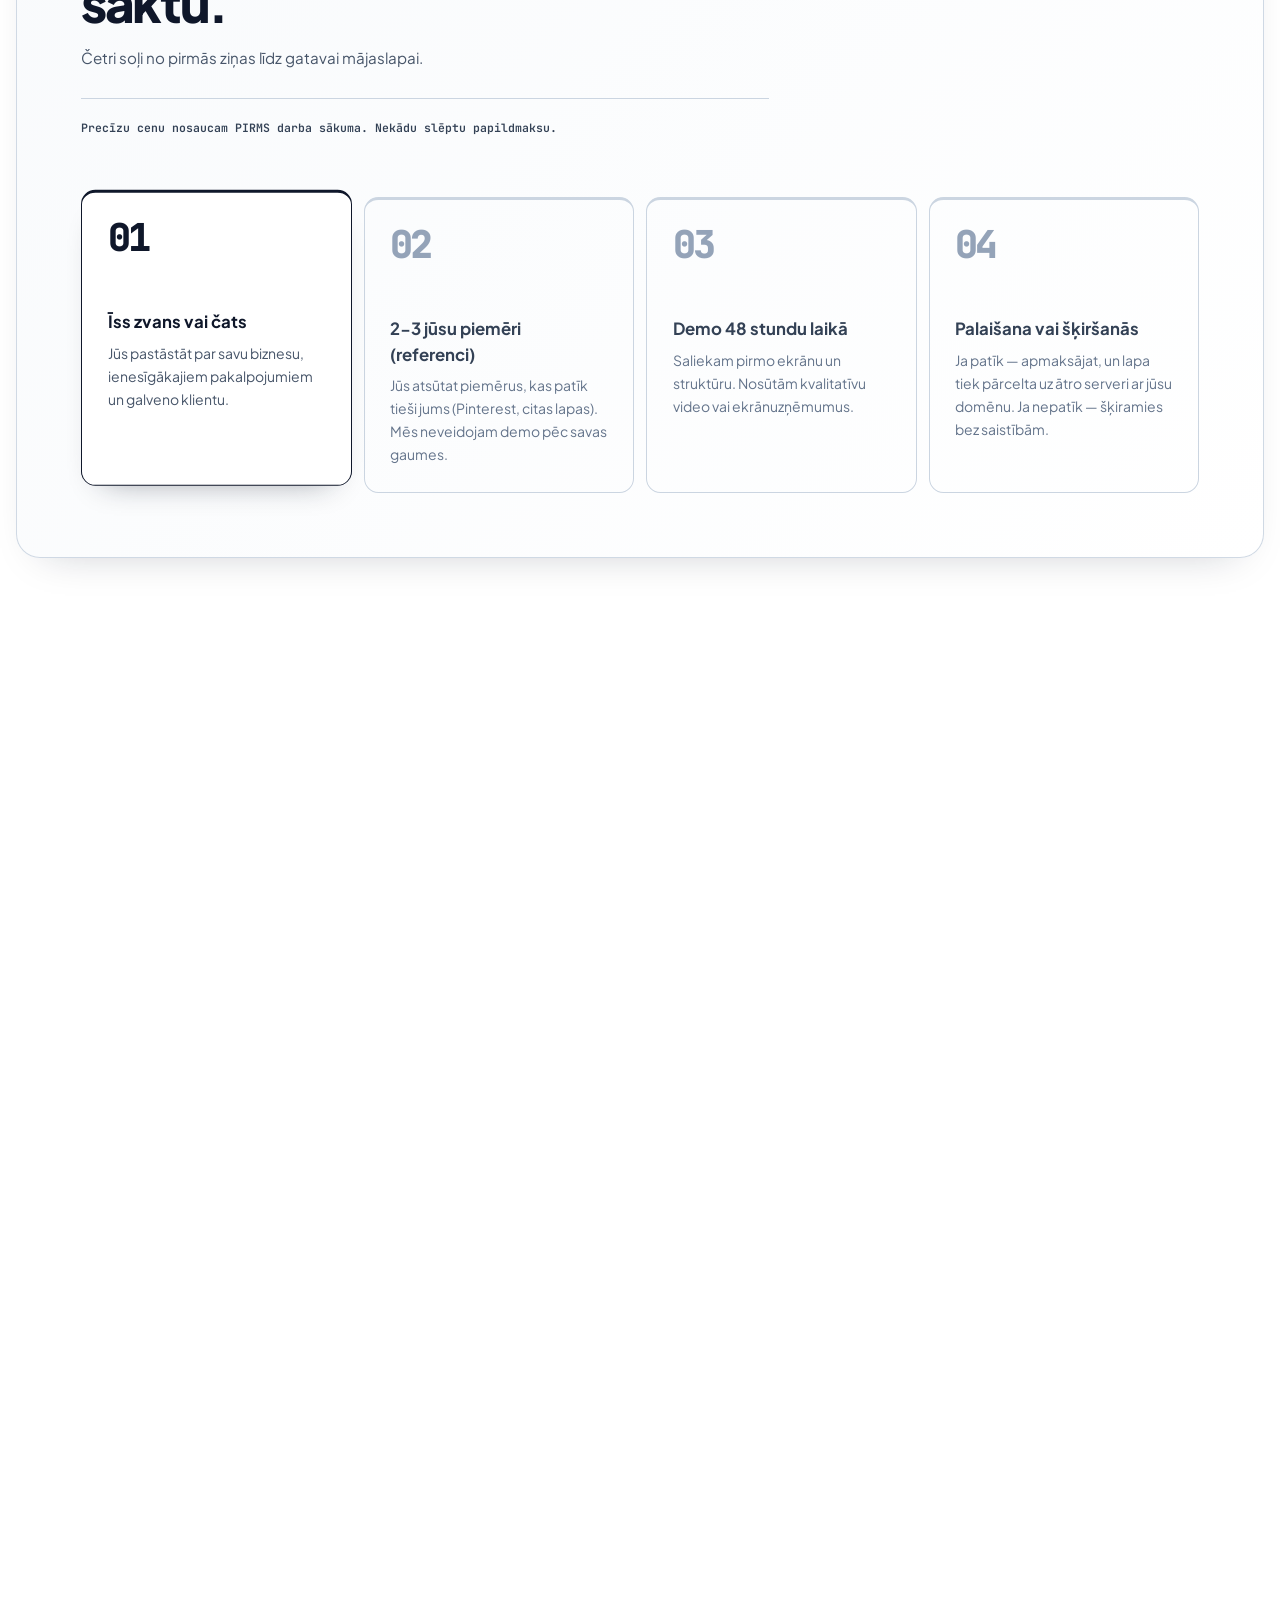
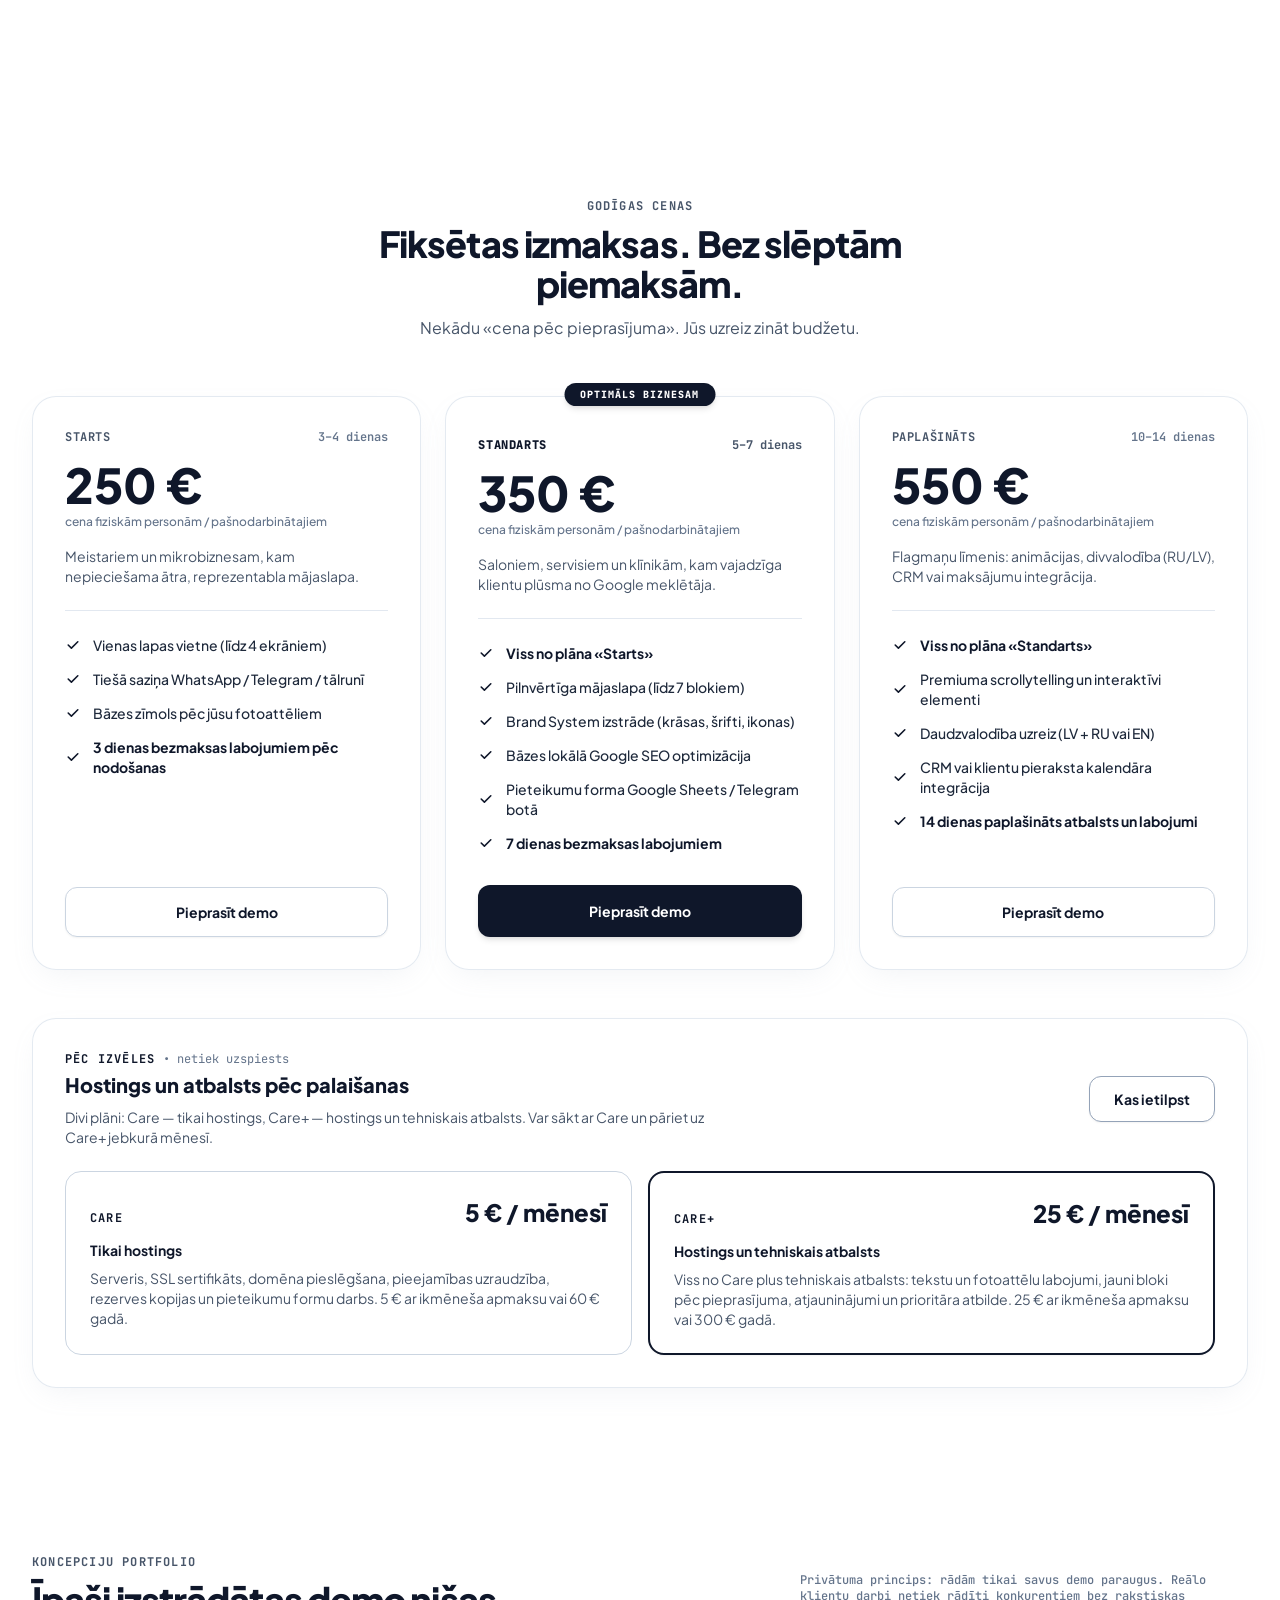
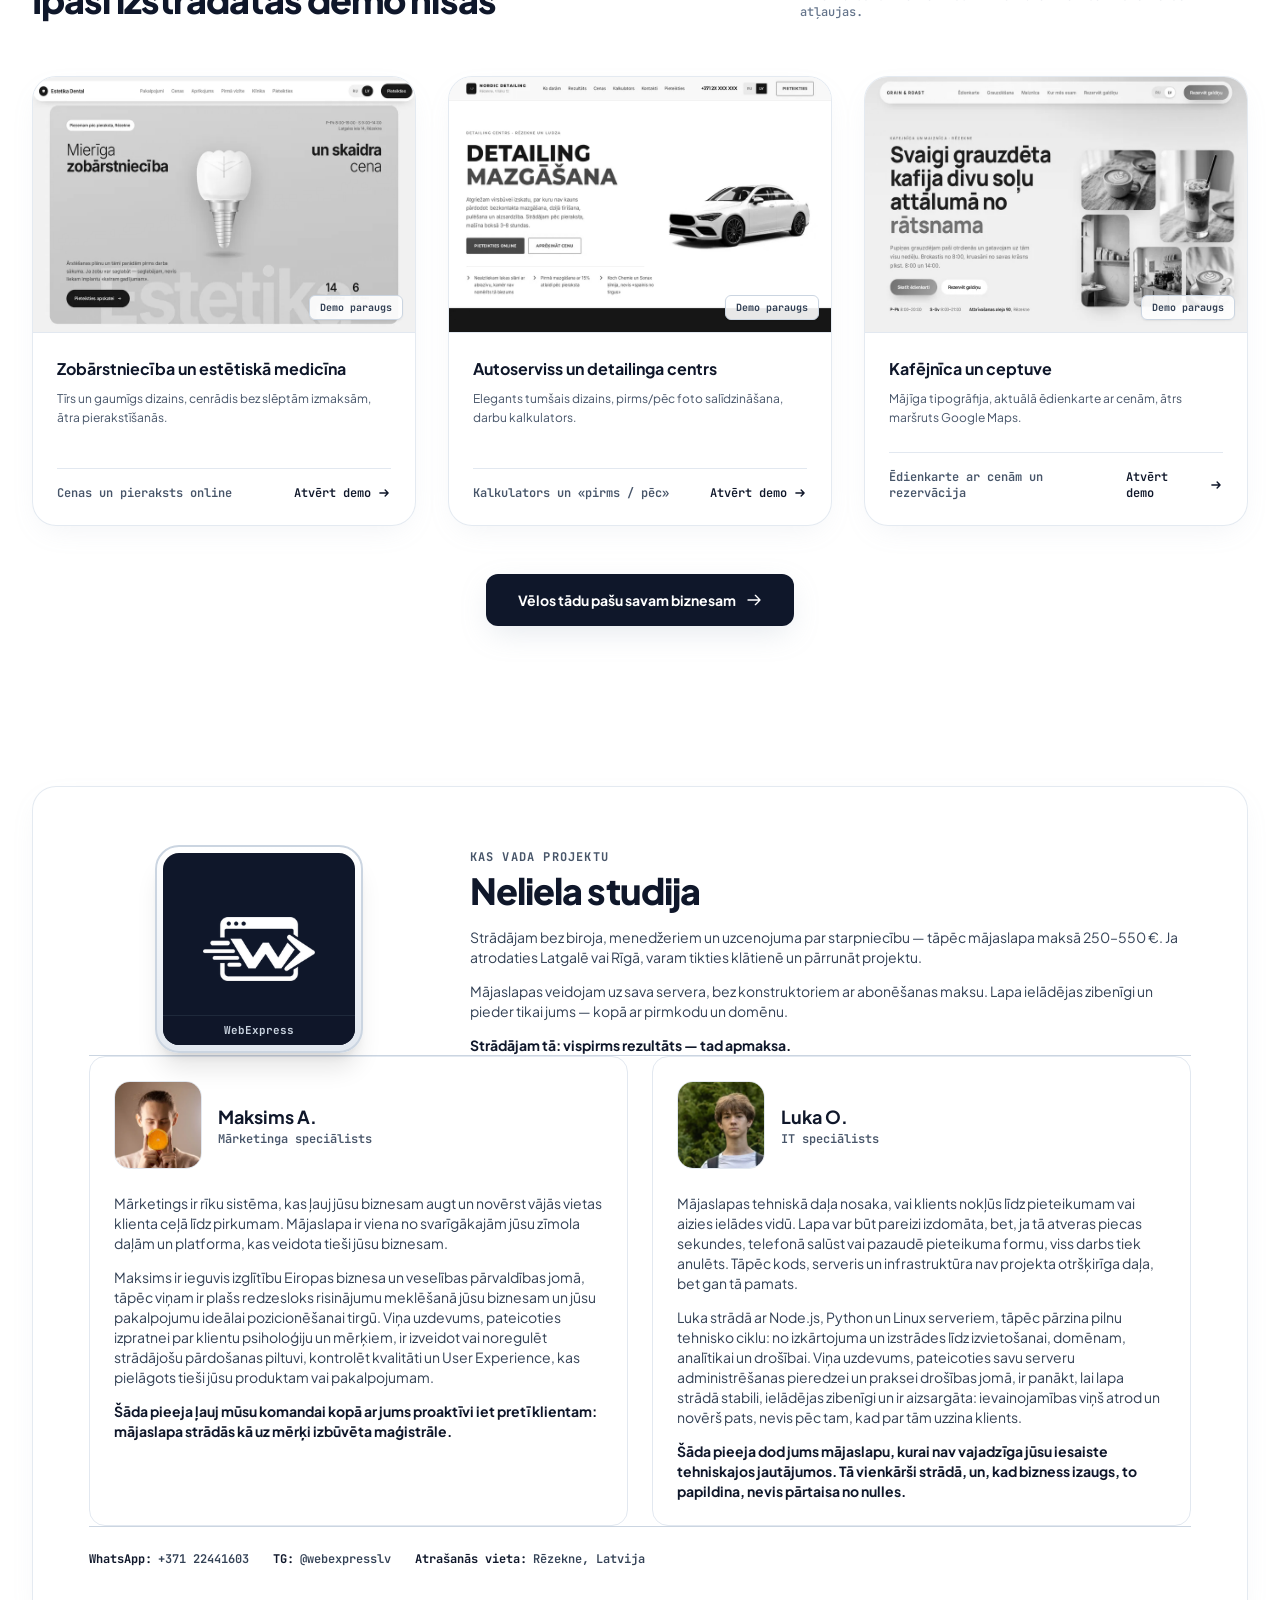
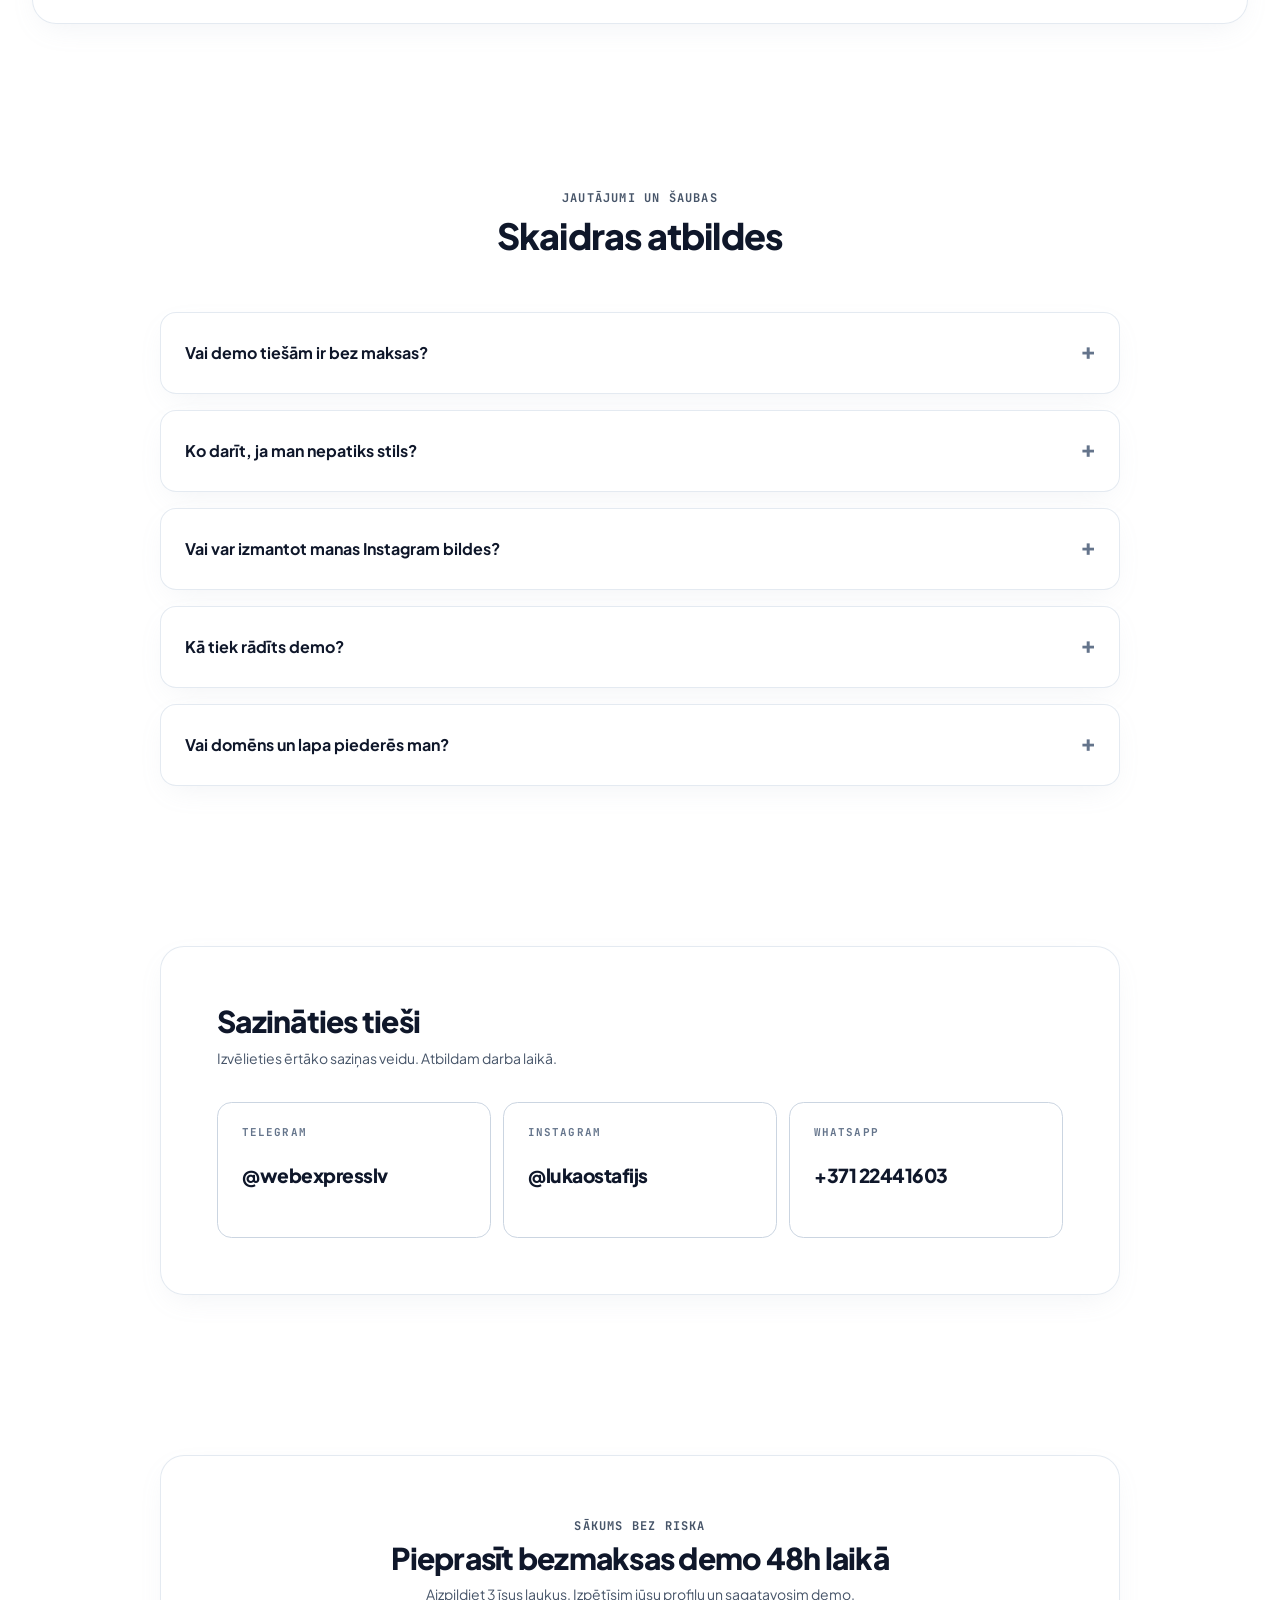
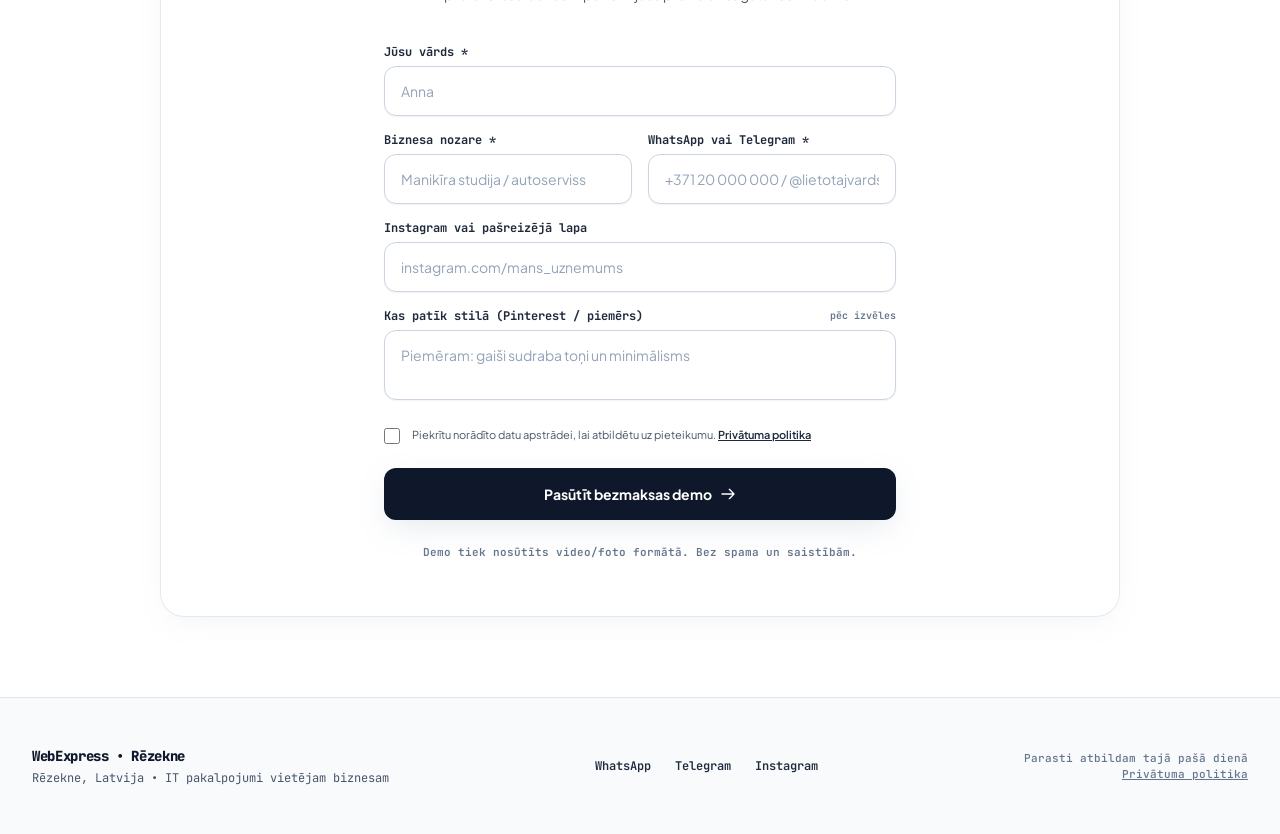
==== commit 5240bb84: "Drop the scroll-scrub video from the coffee demo The roasting block on the GRAIN & ROAST demo drove " ====
--- a/index.html
+++ b/index.html
@@ -1448,7 +1448,7 @@
               <p class="text-xs text-silver-600 mt-2 leading-relaxed" data-i18n="case3_desc">Mājīga tipogrāfija, aktuālā ēdienkarte ar cenām, ātrs maršruts Google Maps.</p>
             </div>
             <div class="mt-6 pt-4 border-t border-silver-200 flex items-center justify-between text-xs font-mono text-silver-600 font-semibold">
-              <span data-i18n="case3_meta">Grauzdēšanas scroll-video</span>
+              <span data-i18n="case3_meta">Ēdienkarte ar cenām un rezervācija</span>
               <span class="flex items-center gap-1.5"><span class="inline-flex items-center gap-1.5 text-silver-900 group-hover:text-silver-700 transition-colors" data-i18n="case_open">Atvērt demo</span><svg class="w-3.5 h-3.5 text-silver-900 transition-transform group-hover:translate-x-1" fill="none" stroke="currentColor" stroke-width="2.5" viewBox="0 0 24 24"><path stroke-linecap="round" stroke-linejoin="round" d="M5 12h14m0 0-5-5m5 5-5 5"/></svg></span>
             </div>
           </div>
@@ -1871,7 +1871,7 @@
         case_open: "Открыть демо",
         case1_meta: "Прайс и запись онлайн",
         case2_meta: "Калькулятор и «до / после»",
-        case3_meta: "Скролл-видео обжарки",
+        case3_meta: "Меню с ценами и бронь стола",
         cases_cta: "Хочу такой же под мой бизнес",
         author_tag: "Кто ведёт проект",
         author_h2: "Небольшая студия",
@@ -2062,7 +2062,7 @@
         case_open: "Atvērt demo",
         case1_meta: "Cenas un pieraksts online",
         case2_meta: "Kalkulators un «pirms / pēc»",
-        case3_meta: "Grauzdēšanas scroll-video",
+        case3_meta: "Ēdienkarte ar cenām un rezervācija",
         cases_cta: "Vēlos tādu pašu savam biznesam",
         author_tag: "Kas vada projektu",
         author_h2: "Neliela studija",
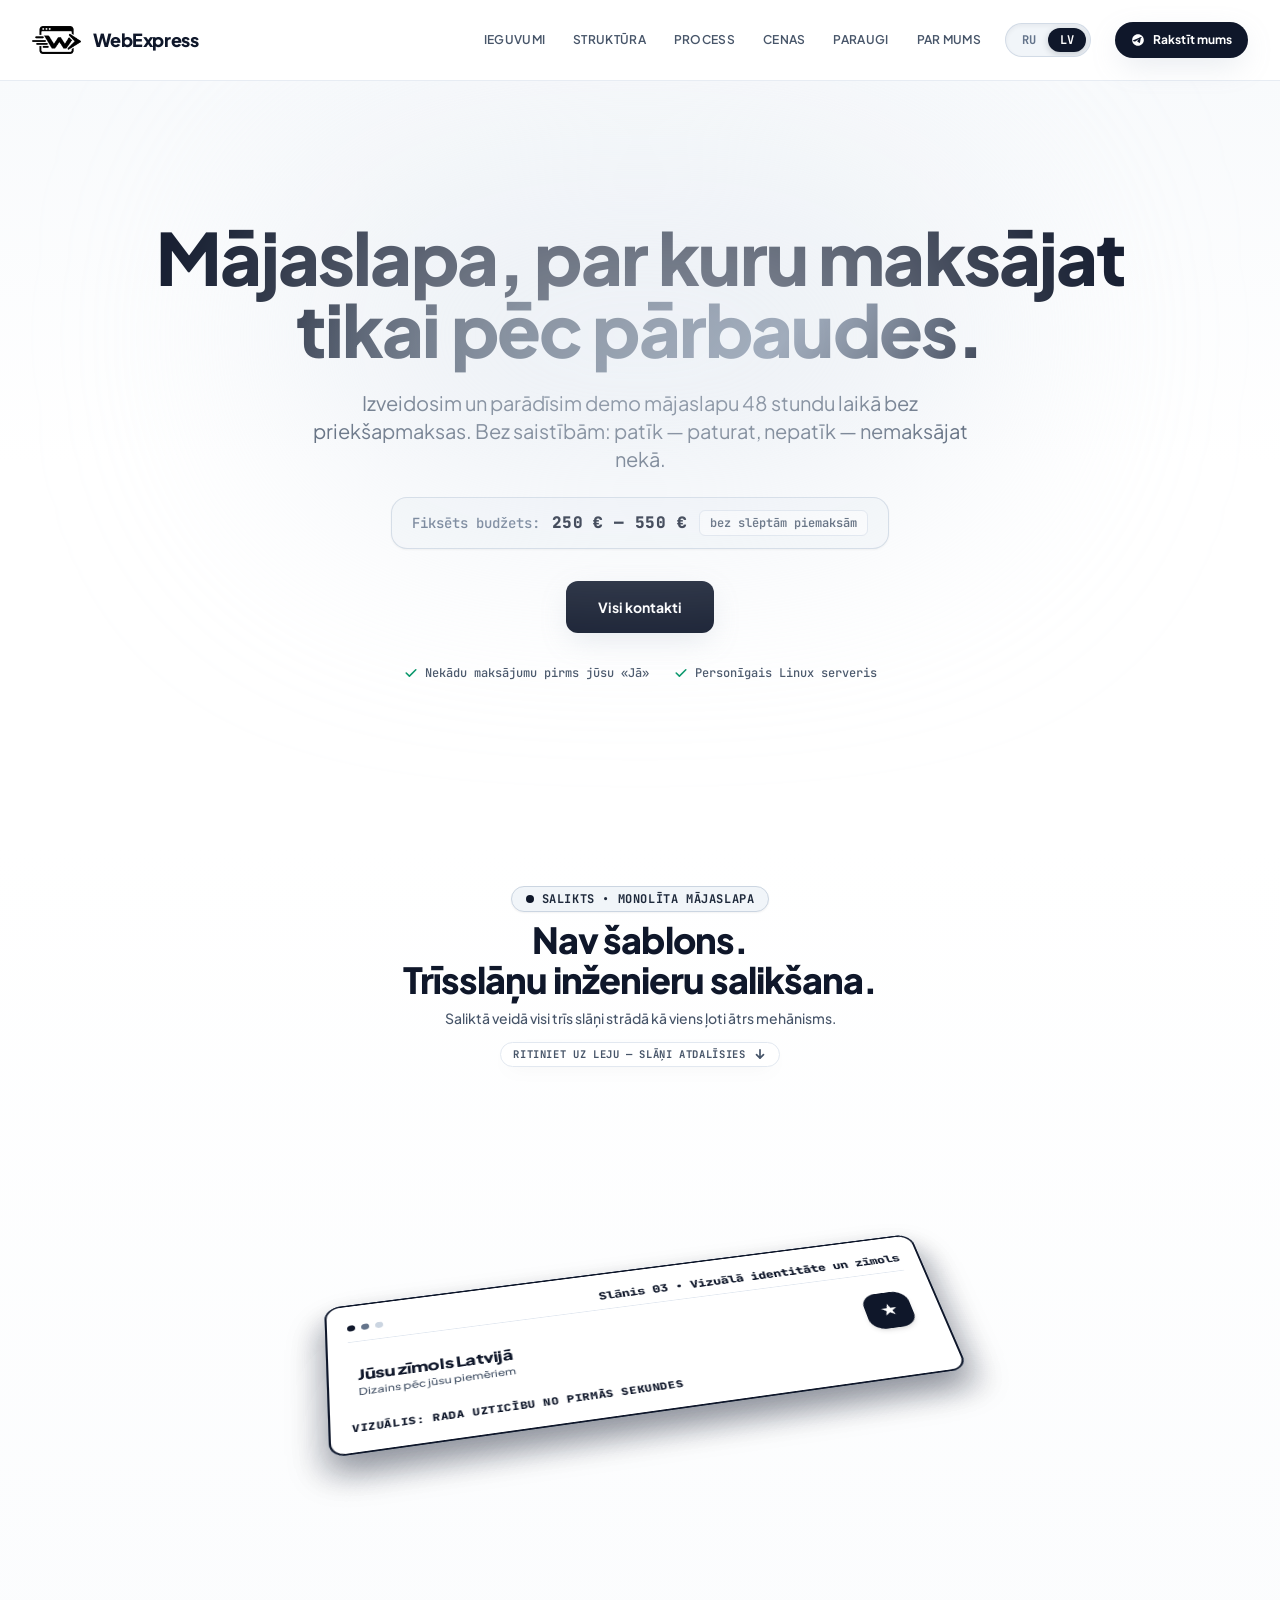
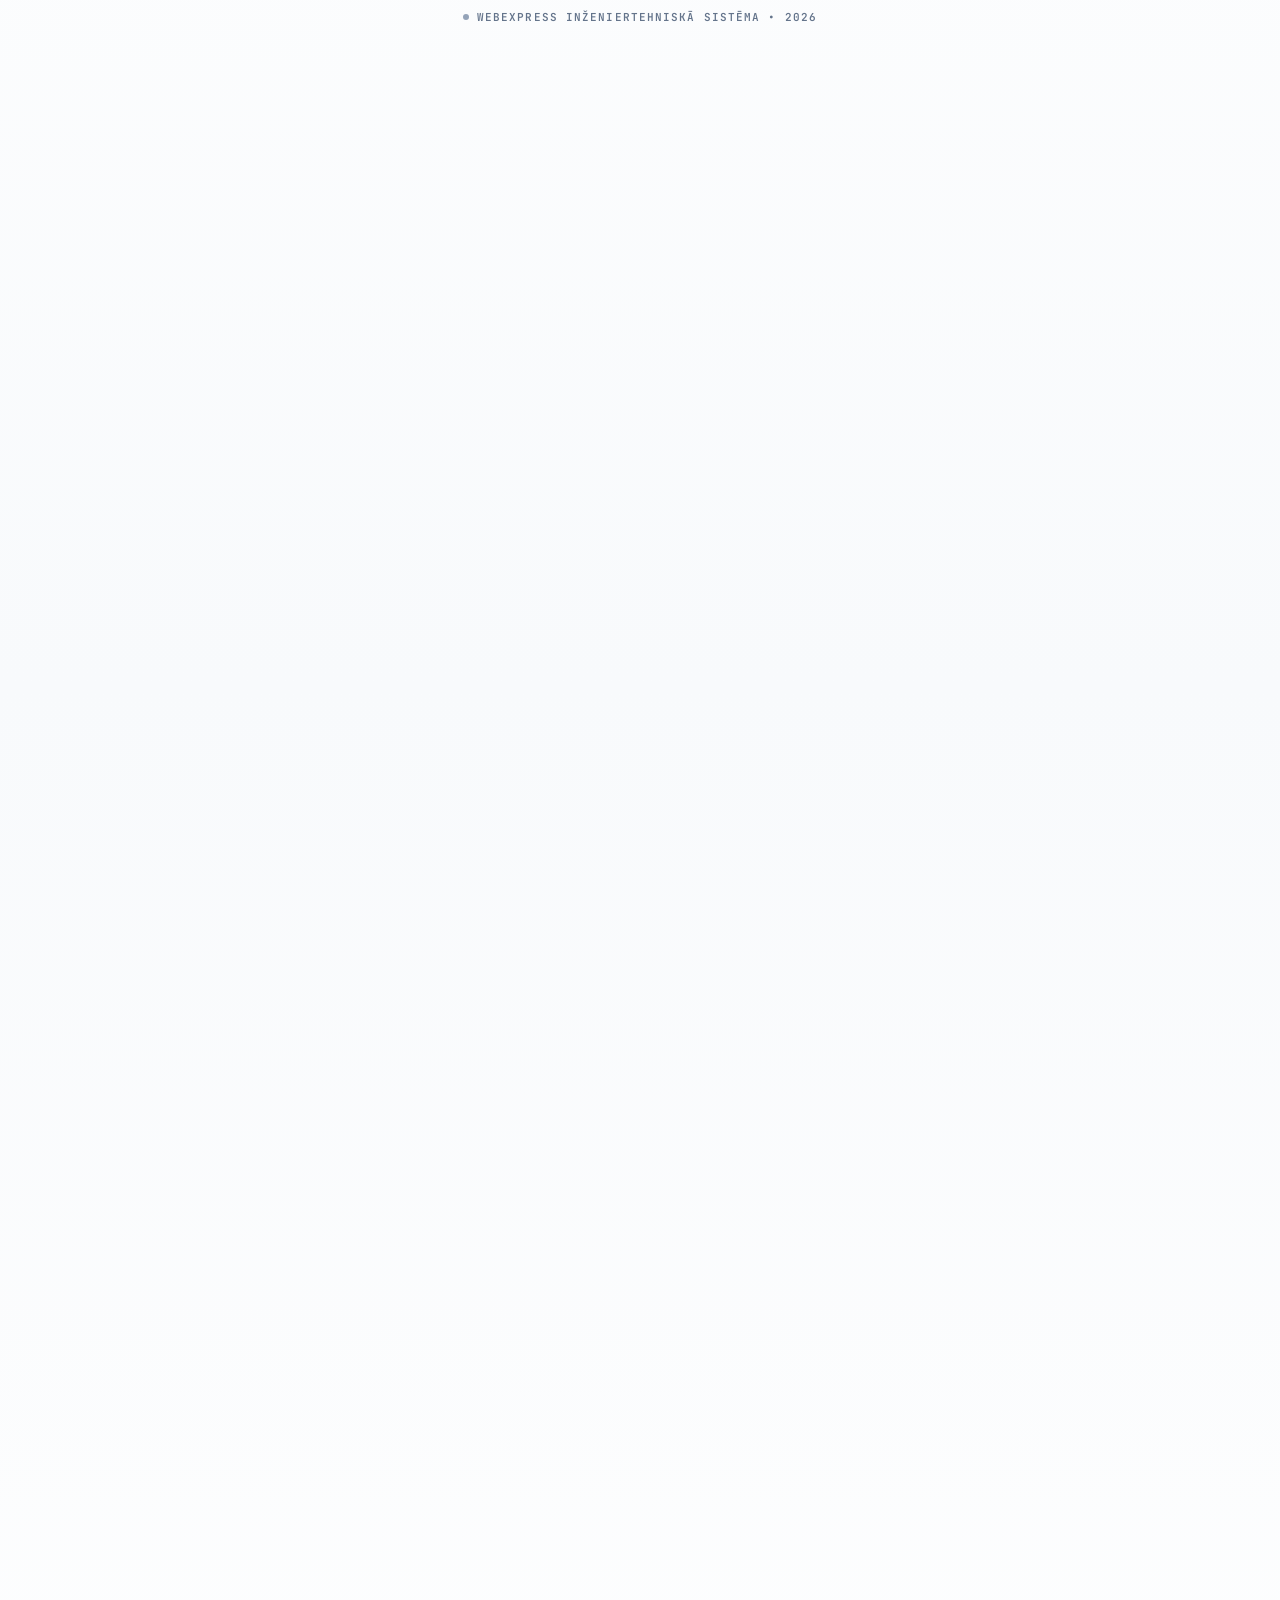
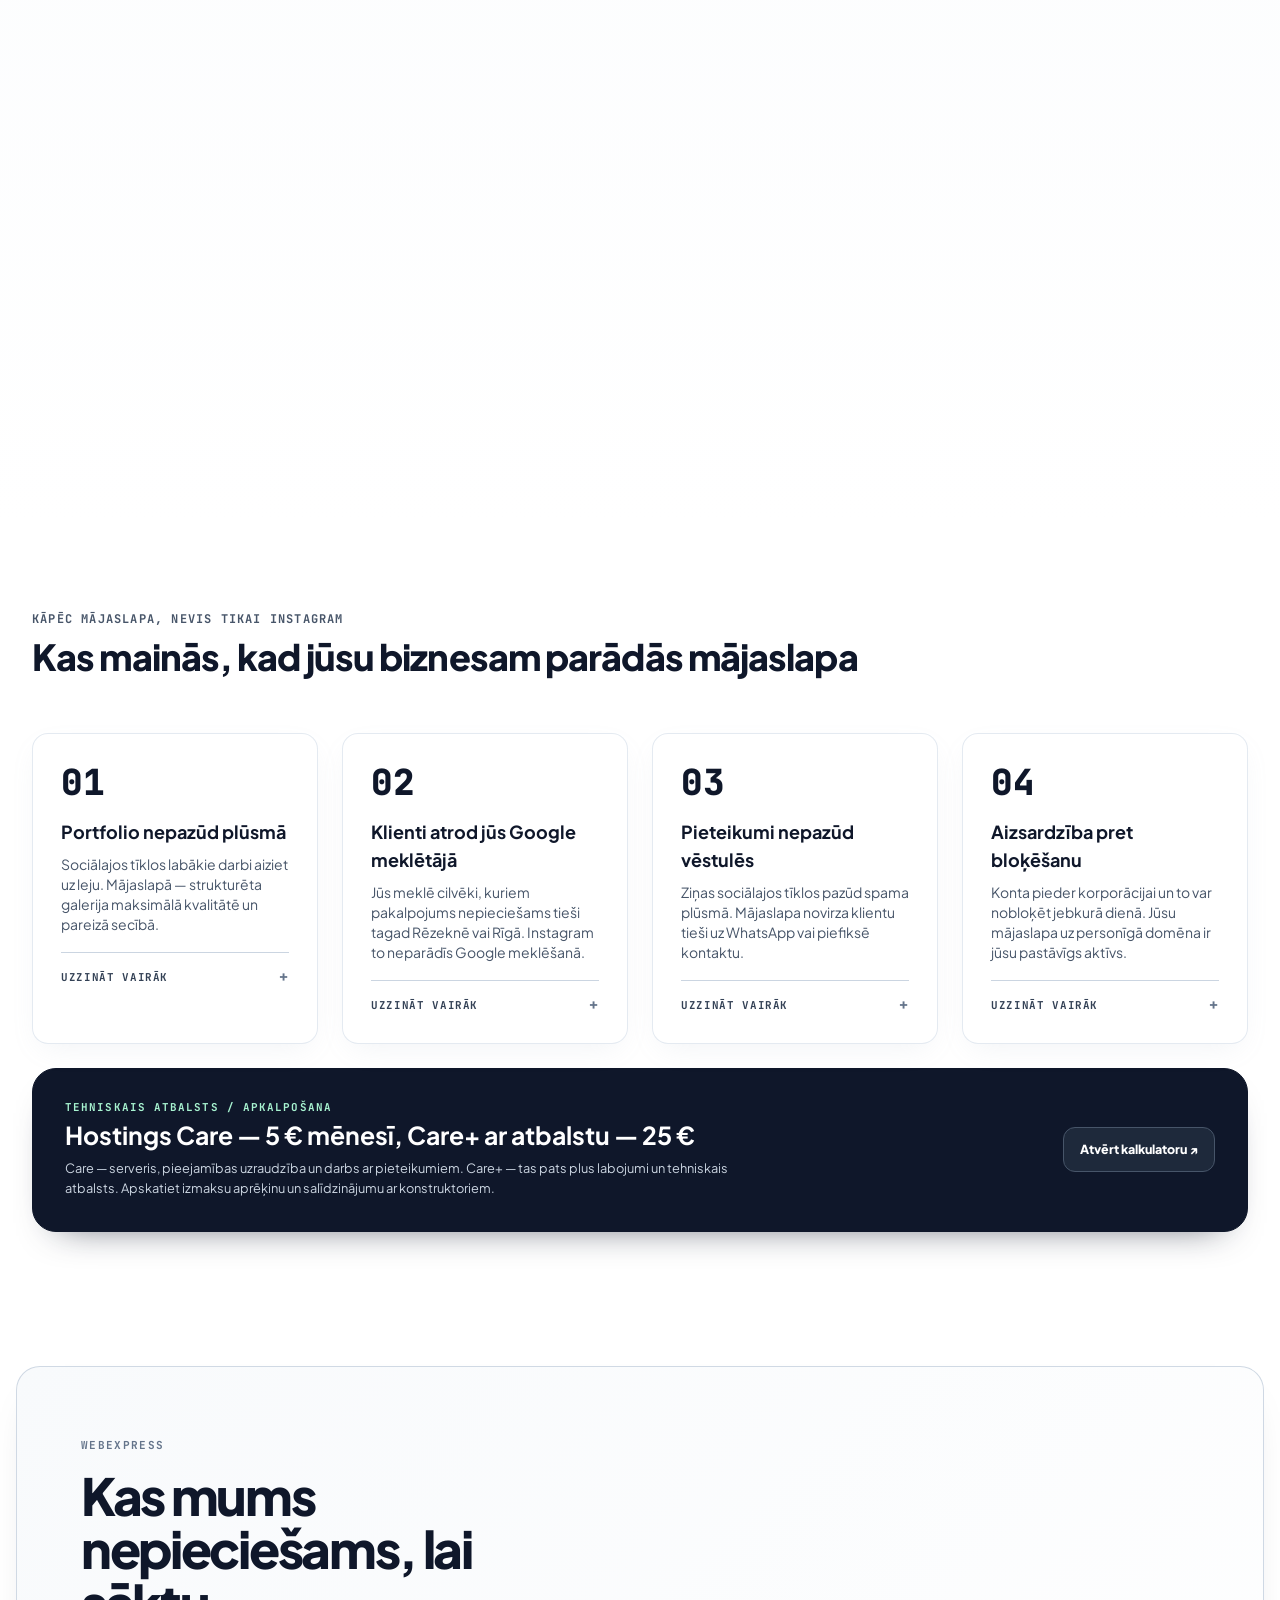
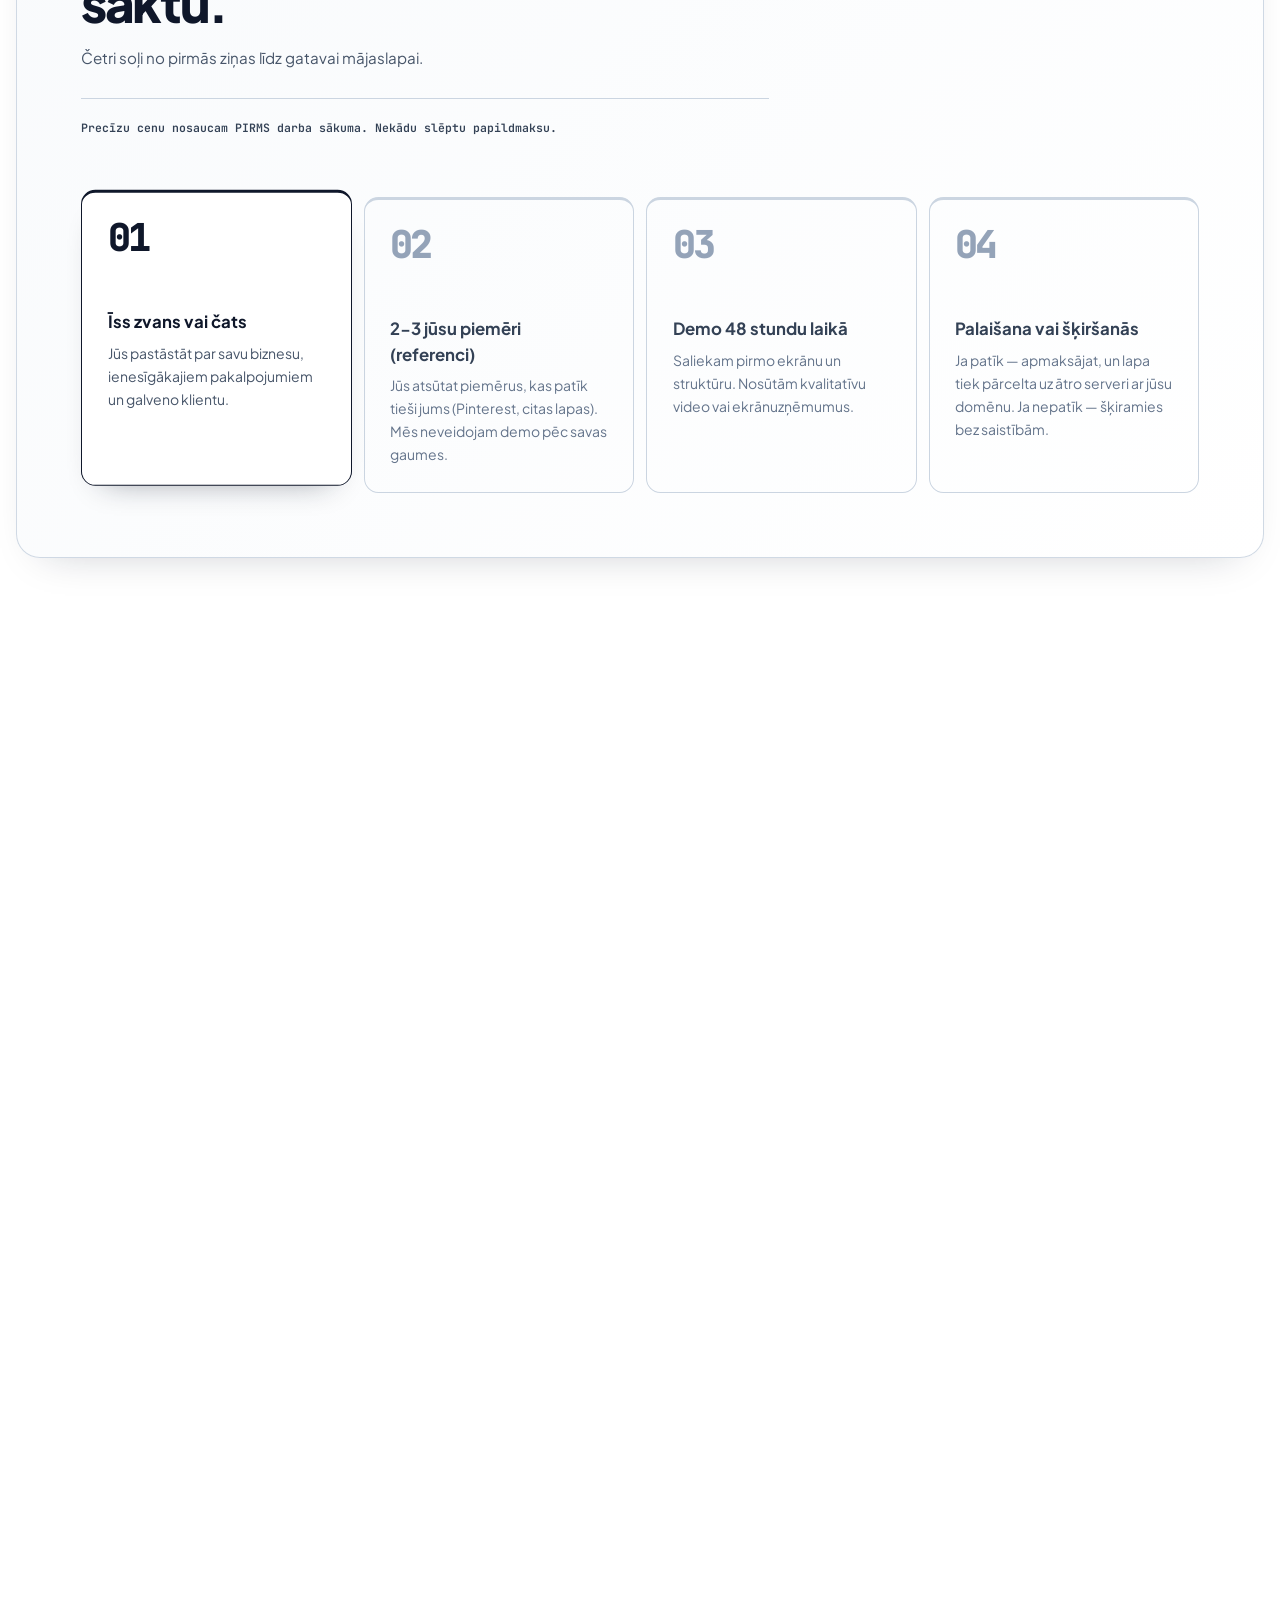
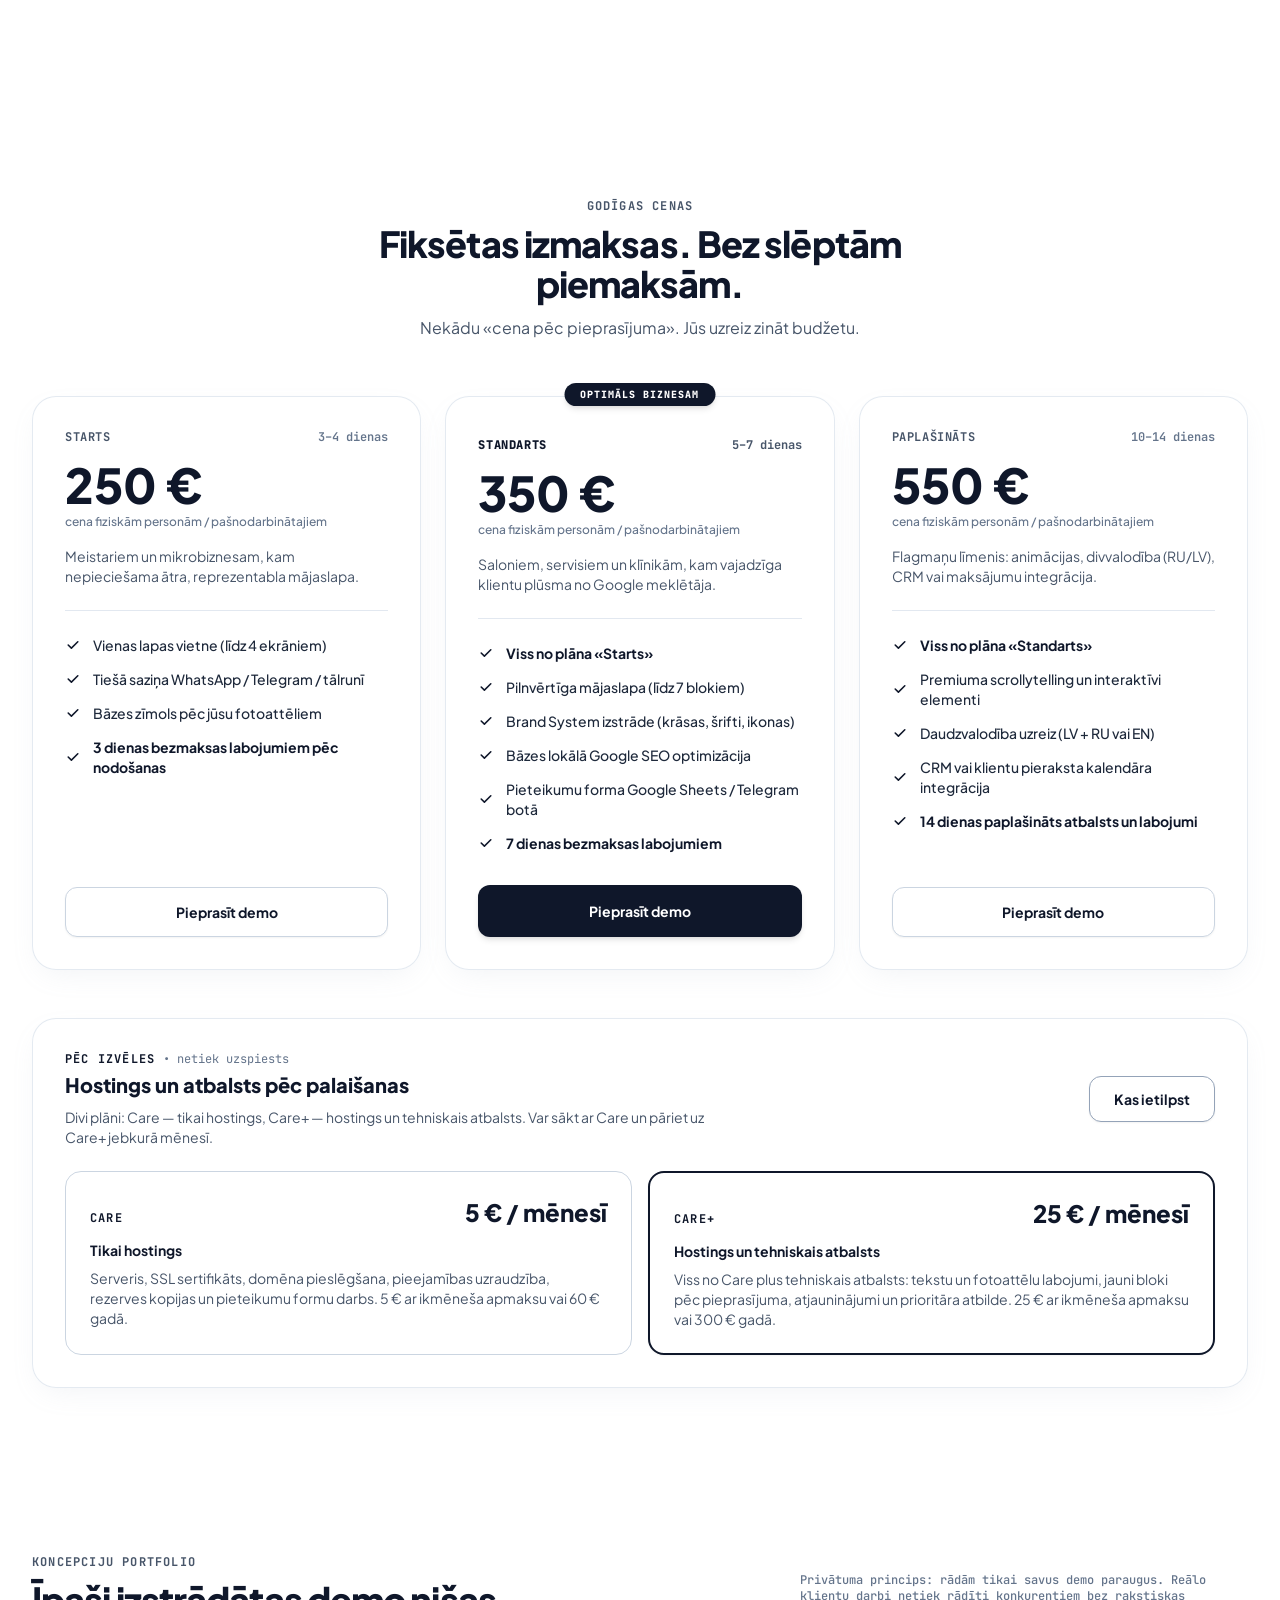
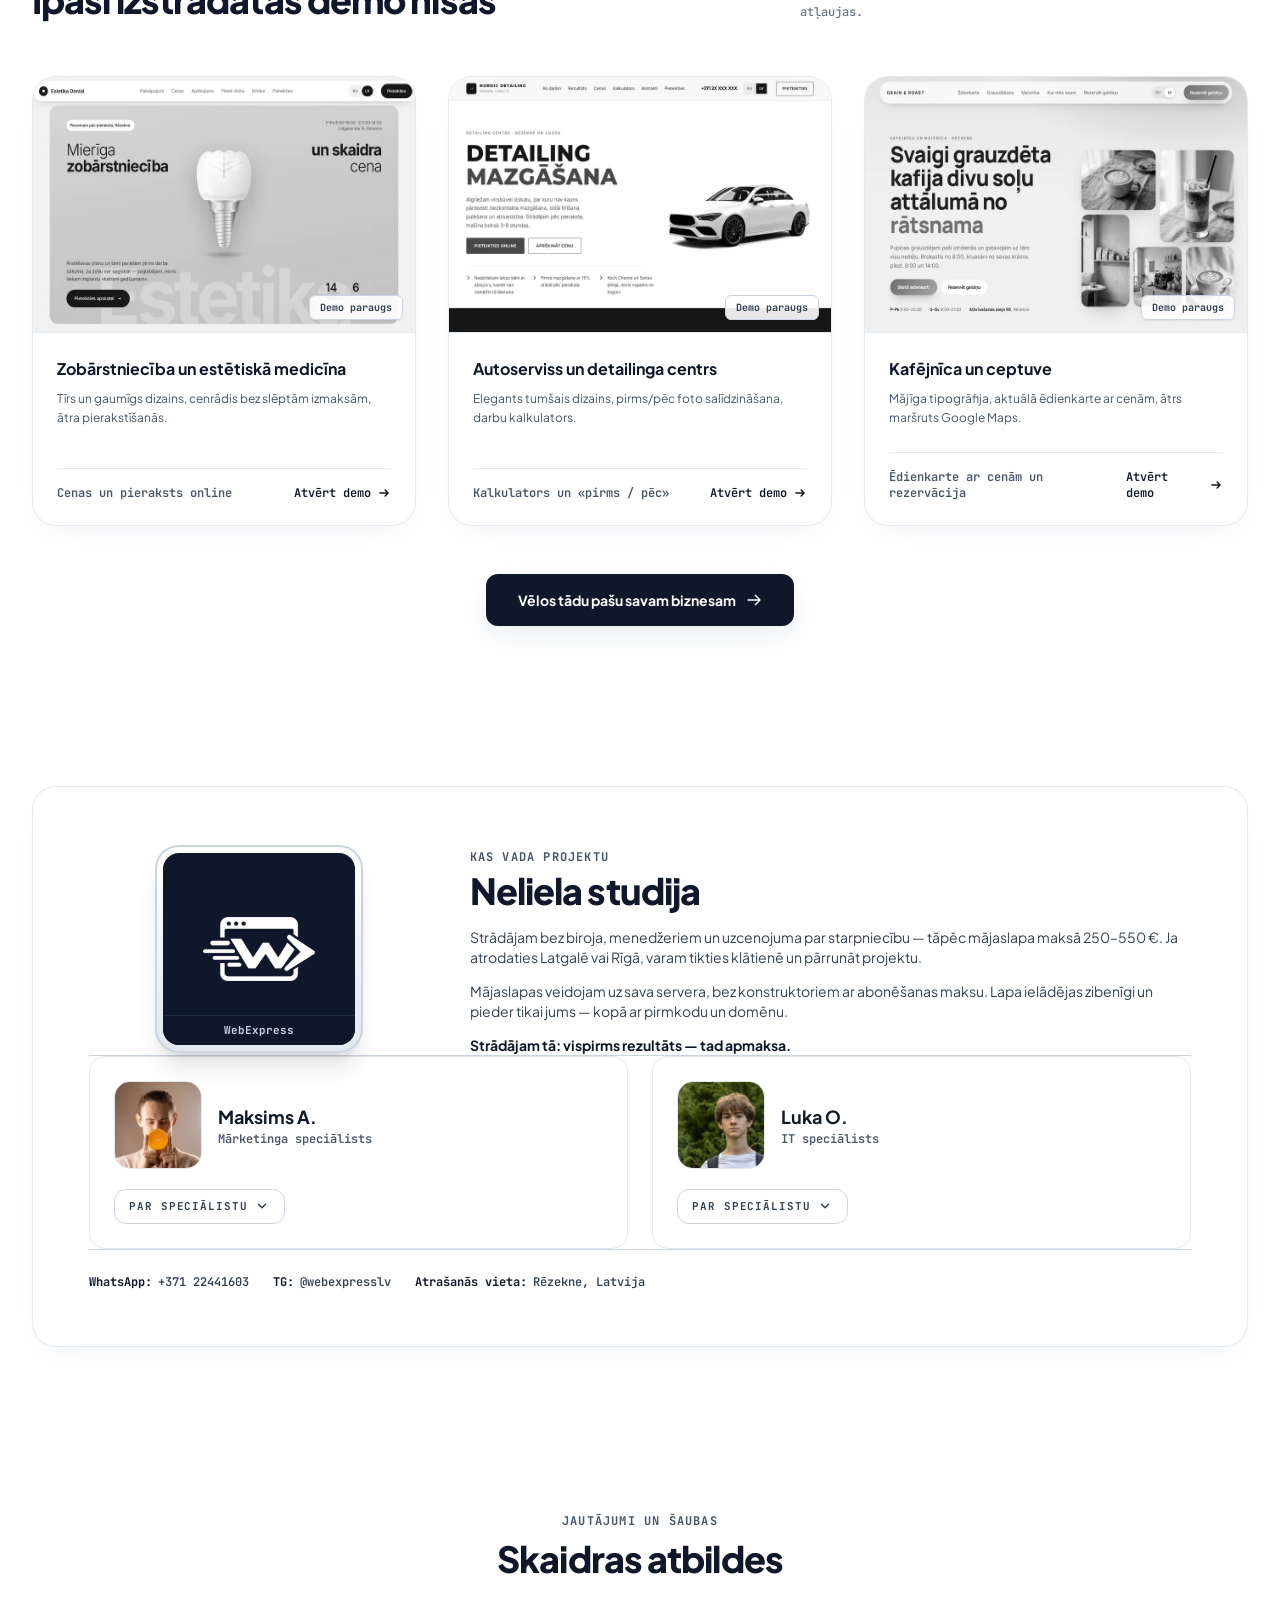
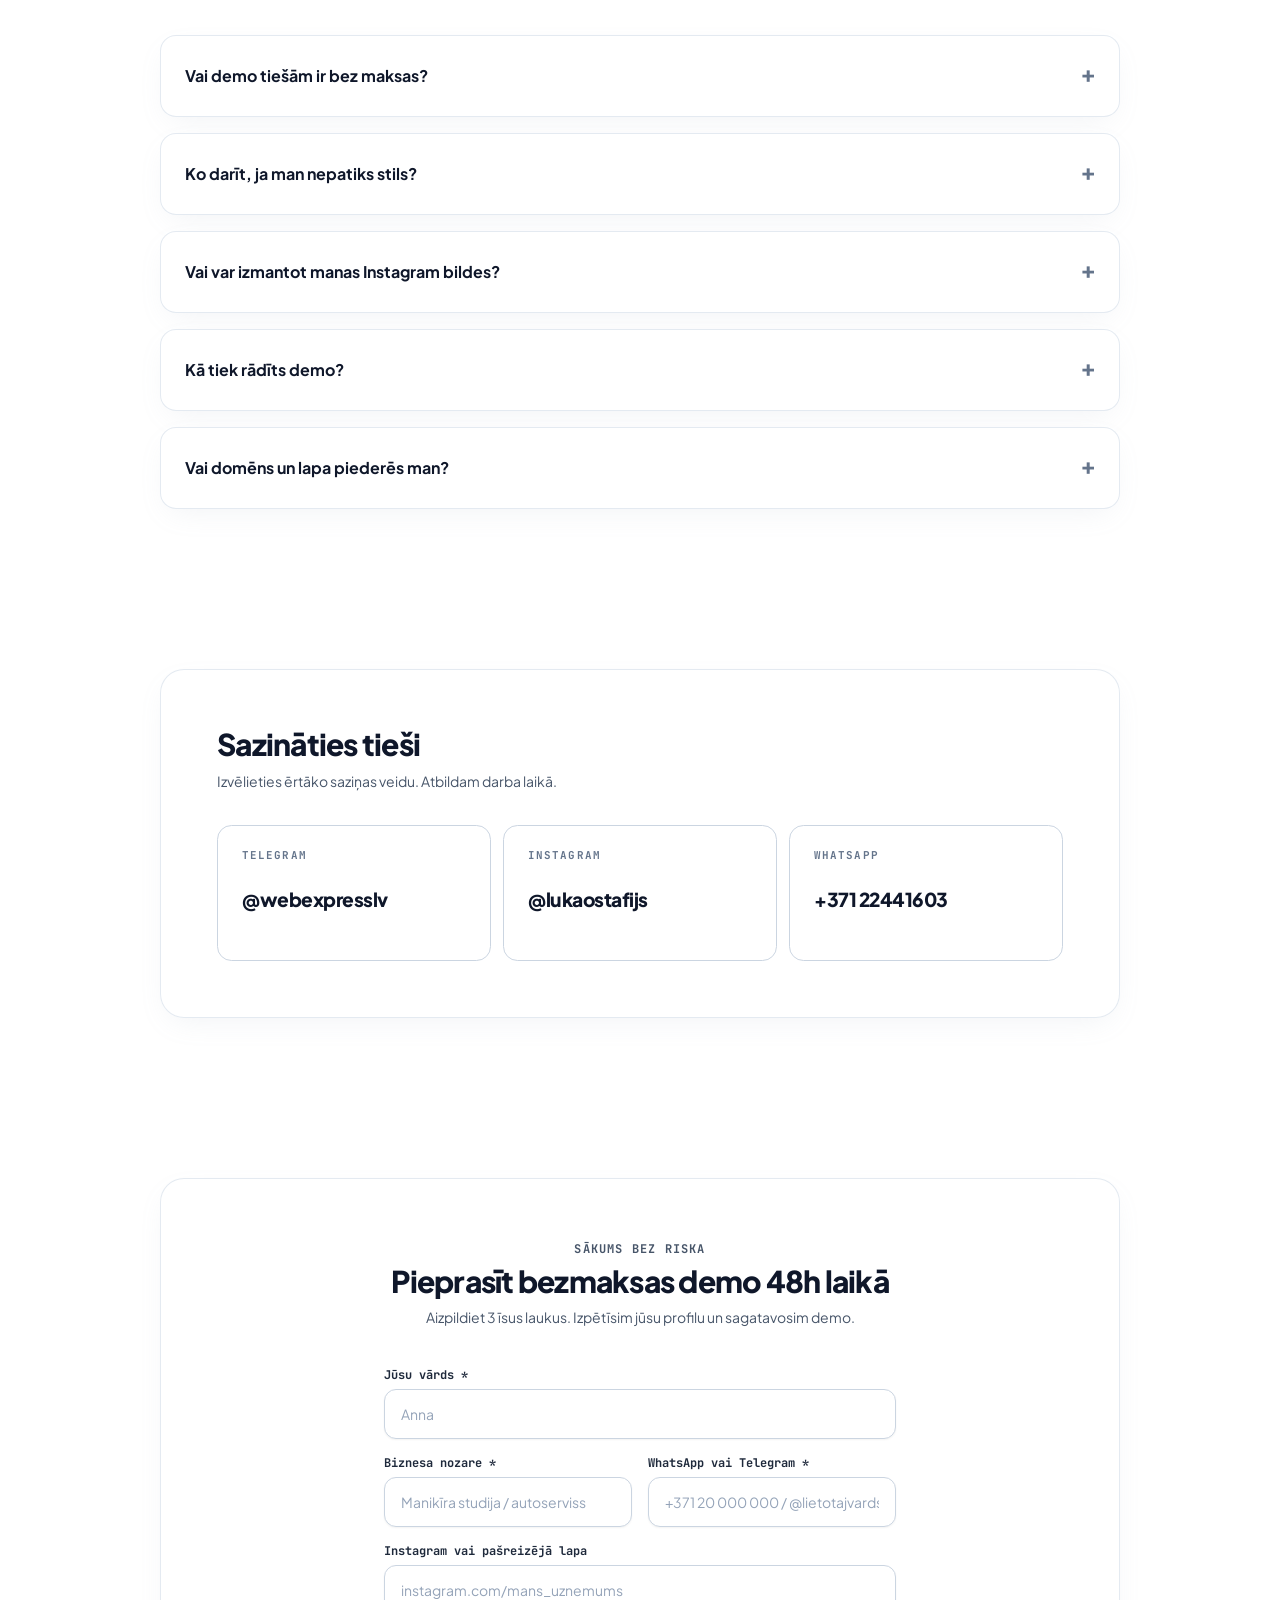
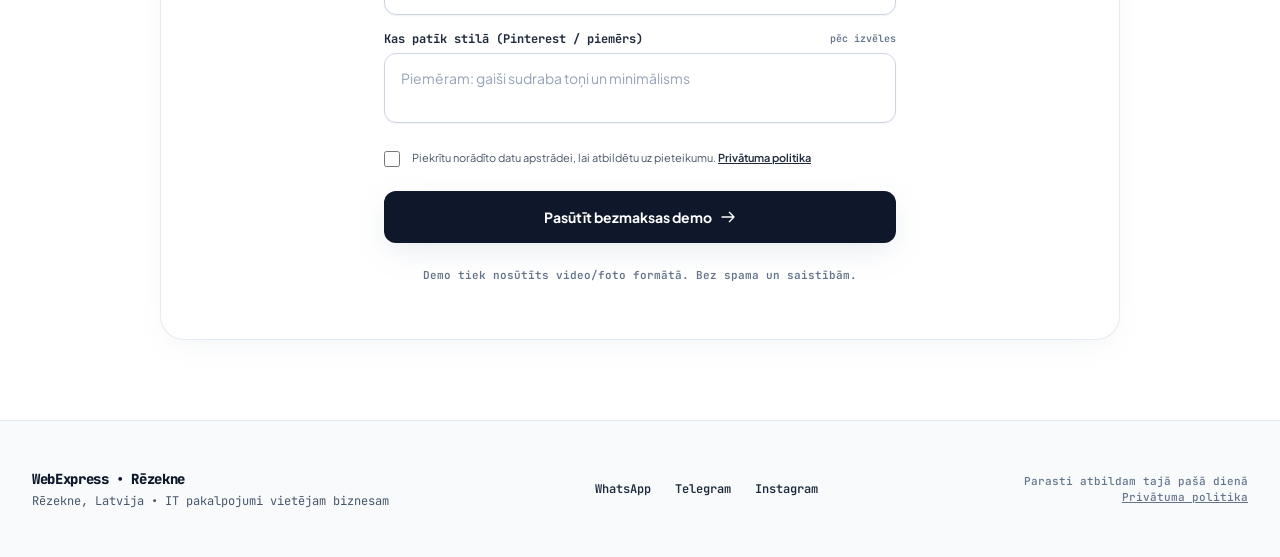
==== commit 8a22a3af: "Unfold specialist bios on hover, on tap on touch screens Both studio profiles printed three long par" ====
--- a/index.html
+++ b/index.html
@@ -166,6 +166,42 @@
       transition: transform var(--motion-base) var(--motion-spring);
     }
     .team-profile-card:hover .team-profile-photo { transform: scale(1.06); }
+
+    /* Specialist bio: unfolds on hover with a mouse, on tap on touch screens */
+    .team-profile-bio {
+      display: grid;
+      grid-template-rows: 0fr;
+      margin-top: 0;
+      opacity: 0;
+      transition: grid-template-rows 420ms var(--motion-spring), margin-top 420ms var(--motion-spring), opacity var(--motion-base) ease;
+    }
+    .team-profile-bio > div { overflow: hidden; min-height: 0; }
+    .team-profile-card.is-open .team-profile-bio { grid-template-rows: 1fr; margin-top: 1.5rem; opacity: 1; }
+    @media (hover: hover) and (pointer: fine) {
+      .team-profile-card:hover .team-profile-bio,
+      .team-profile-card:focus-within .team-profile-bio { grid-template-rows: 1fr; margin-top: 1.5rem; opacity: 1; }
+    }
+    .team-profile-toggle {
+      margin-top: 1.25rem;
+      display: inline-flex;
+      align-items: center;
+      gap: 0.5rem;
+      padding: 0.6rem 0.9rem;
+      border: 1px solid #CBD5E1;
+      border-radius: 0.75rem;
+      background: #FFFFFF;
+      color: #334155;
+      font: 700 0.68rem/1 'JetBrains Mono', monospace;
+      letter-spacing: 0.08em;
+      text-transform: uppercase;
+      transition: background-color var(--motion-fast) ease, border-color var(--motion-fast) ease, color var(--motion-fast) ease;
+    }
+    .team-profile-toggle:hover { background: #F1F5F9; border-color: #94A3B8; color: #0F172A; }
+    .team-profile-toggle svg { transition: transform var(--motion-base) var(--motion-spring); }
+    .team-profile-card.is-open .team-profile-toggle svg { transform: rotate(180deg); }
+    .team-profile-toggle .team-profile-toggle-less { display: none; }
+    .team-profile-card.is-open .team-profile-toggle .team-profile-toggle-more { display: none; }
+    .team-profile-card.is-open .team-profile-toggle .team-profile-toggle-less { display: inline; }
     .team-profile-card { scroll-margin-top: 6.5rem; }
     .team-profile-avatar { width: 4.5rem; height: 4.5rem; }
     @media (min-width: 640px) {
@@ -883,7 +919,7 @@
       .burger-line, .burger-lines, .mobile-menu, .language-slider, [data-i18n], [data-i18n-placeholder], #active-layer-indicator, #dynamic-layer-caption {
         transition: none !important;
       }
-      .motion-control, .motion-field, .motion-field input, .motion-field textarea, input[type="checkbox"], details, details > :not(summary), .team-member-card, .team-member-card > div:first-child, .team-profile-card, .team-profile-photo, .direct-contact-value, #privacyModal, #privacyModal > div, .motion-feedback {
+      .motion-control, .motion-field, .motion-field input, .motion-field textarea, input[type="checkbox"], details, details > :not(summary), .team-member-card, .team-member-card > div:first-child, .team-profile-card, .team-profile-photo, .team-profile-bio, .team-profile-toggle svg, .direct-contact-value, #privacyModal, #privacyModal > div, .motion-feedback {
         animation: none !important;
         transition: none !important;
         transform: none !important;
@@ -1500,7 +1536,7 @@
 
         <!-- Team profiles -->
         <div class="mt-10 pt-8 border-t border-silver-300">
-          <div class="grid grid-cols-1 md:grid-cols-2 gap-6">
+          <div class="grid grid-cols-1 md:grid-cols-2 gap-6 items-start">
             <article id="team-maksims" class="team-profile-card p-6 rounded-2xl bg-white border border-silver-200">
               <div class="flex items-center gap-4">
                 <div class="team-profile-avatar rounded-2xl overflow-hidden border border-silver-200 bg-silver-100 shrink-0">
@@ -1511,10 +1547,17 @@
                   <p class="text-xs font-mono text-silver-600 font-semibold" data-i18n="team_maxim_role">Mārketinga speciālists</p>
                 </div>
               </div>
-              <div class="mt-6 space-y-3.5 text-xs sm:text-sm text-silver-700 leading-relaxed">
-                <p data-i18n="team_maxim_p1">Mārketings ir rīku sistēma, kas ļauj jūsu biznesam augt un novērst vājās vietas klienta ceļā līdz pirkumam. Mājaslapa ir viena no svarīgākajām jūsu zīmola daļām un platforma, kas veidota tieši jūsu biznesam.</p>
-                <p data-i18n="team_maxim_p2">Maksims ir ieguvis izglītību Eiropas biznesa un veselības pārvaldības jomā, tāpēc viņam ir plašs redzesloks risinājumu meklēšanā jūsu biznesam un jūsu pakalpojumu ideālai pozicionēšanai tirgū. Viņa uzdevums, pateicoties izpratnei par klientu psiholoģiju un mērķiem, ir izveidot vai noregulēt strādājošu pārdošanas piltuvi, kontrolēt kvalitāti un User Experience, kas pielāgots tieši jūsu produktam vai pakalpojumam.</p>
-                <p class="text-silver-900 font-bold" data-i18n="team_maxim_p3">Šāda pieeja ļauj mūsu komandai kopā ar jums proaktīvi iet pretī klientam: mājaslapa strādās kā uz mērķi izbūvēta maģistrāle.</p>
+              <button type="button" class="team-profile-toggle" aria-expanded="false" aria-controls="team-maksims-bio" onclick="toggleTeamProfile(this)">
+                <span class="team-profile-toggle-more" data-i18n="team_more">Par speciālistu</span>
+                <span class="team-profile-toggle-less" data-i18n="team_less">Aizvērt</span>
+                <svg class="w-3.5 h-3.5" fill="none" stroke="currentColor" stroke-width="2.5" viewBox="0 0 24 24" aria-hidden="true"><path stroke-linecap="round" stroke-linejoin="round" d="m6 9 6 6 6-6"/></svg>
+              </button>
+              <div class="team-profile-bio" id="team-maksims-bio">
+                <div class="space-y-3.5 text-xs sm:text-sm text-silver-700 leading-relaxed">
+                  <p data-i18n="team_maxim_p1">Mārketings ir rīku sistēma, kas ļauj jūsu biznesam augt un novērst vājās vietas klienta ceļā līdz pirkumam. Mājaslapa ir viena no svarīgākajām jūsu zīmola daļām un platforma, kas veidota tieši jūsu biznesam.</p>
+                  <p data-i18n="team_maxim_p2">Maksims ir ieguvis izglītību Eiropas biznesa un veselības pārvaldības jomā, tāpēc viņam ir plašs redzesloks risinājumu meklēšanā jūsu biznesam un jūsu pakalpojumu ideālai pozicionēšanai tirgū. Viņa uzdevums, pateicoties izpratnei par klientu psiholoģiju un mērķiem, ir izveidot vai noregulēt strādājošu pārdošanas piltuvi, kontrolēt kvalitāti un User Experience, kas pielāgots tieši jūsu produktam vai pakalpojumam.</p>
+                  <p class="text-silver-900 font-bold" data-i18n="team_maxim_p3">Šāda pieeja ļauj mūsu komandai kopā ar jums proaktīvi iet pretī klientam: mājaslapa strādās kā uz mērķi izbūvēta maģistrāle.</p>
+                </div>
               </div>
             </article>
 
@@ -1528,10 +1571,17 @@
                   <p class="text-xs font-mono text-silver-600 font-semibold" data-i18n="team_luka_role">IT speciālists</p>
                 </div>
               </div>
-              <div class="mt-6 space-y-3.5 text-xs sm:text-sm text-silver-700 leading-relaxed">
-                <p data-i18n="team_luka_p1">Mājaslapas tehniskā daļa nosaka, vai klients nokļūs līdz pieteikumam vai aizies ielādes vidū. Lapa var būt pareizi izdomāta, bet, ja tā atveras piecas sekundes, telefonā salūst vai pazaudē pieteikuma formu, viss darbs tiek anulēts. Tāpēc kods, serveris un infrastruktūra nav projekta otršķirīga daļa, bet gan tā pamats.</p>
-                <p data-i18n="team_luka_p2">Luka strādā ar Node.js, Python un Linux serveriem, tāpēc pārzina pilnu tehnisko ciklu: no izkārtojuma un izstrādes līdz izvietošanai, domēnam, analītikai un drošībai. Viņa uzdevums, pateicoties savu serveru administrēšanas pieredzei un praksei drošības jomā, ir panākt, lai lapa strādā stabili, ielādējas zibenīgi un ir aizsargāta: ievainojamības viņš atrod un novērš pats, nevis pēc tam, kad par tām uzzina klients.</p>
-                <p class="text-silver-900 font-bold" data-i18n="team_luka_p3">Šāda pieeja dod jums mājaslapu, kurai nav vajadzīga jūsu iesaiste tehniskajos jautājumos. Tā vienkārši strādā, un, kad bizness izaugs, to papildina, nevis pārtaisa no nulles.</p>
+              <button type="button" class="team-profile-toggle" aria-expanded="false" aria-controls="team-luka-bio" onclick="toggleTeamProfile(this)">
+                <span class="team-profile-toggle-more" data-i18n="team_more">Par speciālistu</span>
+                <span class="team-profile-toggle-less" data-i18n="team_less">Aizvērt</span>
+                <svg class="w-3.5 h-3.5" fill="none" stroke="currentColor" stroke-width="2.5" viewBox="0 0 24 24" aria-hidden="true"><path stroke-linecap="round" stroke-linejoin="round" d="m6 9 6 6 6-6"/></svg>
+              </button>
+              <div class="team-profile-bio" id="team-luka-bio">
+                <div class="space-y-3.5 text-xs sm:text-sm text-silver-700 leading-relaxed">
+                  <p data-i18n="team_luka_p1">Mājaslapas tehniskā daļa nosaka, vai klients nokļūs līdz pieteikumam vai aizies ielādes vidū. Lapa var būt pareizi izdomāta, bet, ja tā atveras piecas sekundes, telefonā salūst vai pazaudē pieteikuma formu, viss darbs tiek anulēts. Tāpēc kods, serveris un infrastruktūra nav projekta otršķirīga daļa, bet gan tā pamats.</p>
+                  <p data-i18n="team_luka_p2">Luka strādā ar Node.js, Python un Linux serveriem, tāpēc pārzina pilnu tehnisko ciklu: no izkārtojuma un izstrādes līdz izvietošanai, domēnam, analītikai un drošībai. Viņa uzdevums, pateicoties savu serveru administrēšanas pieredzei un praksei drošības jomā, ir panākt, lai lapa strādā stabili, ielādējas zibenīgi un ir aizsargāta: ievainojamības viņš atrod un novērš pats, nevis pēc tam, kad par tām uzzina klients.</p>
+                  <p class="text-silver-900 font-bold" data-i18n="team_luka_p3">Šāda pieeja dod jums mājaslapu, kurai nav vajadzīga jūsu iesaiste tehniskajos jautājumos. Tā vienkārši strādā, un, kad bizness izaugs, to papildina, nevis pārtaisa no nulles.</p>
+                </div>
               </div>
             </article>
           </div>
@@ -1860,7 +1910,7 @@
         maint_cta: "Что входит",
         cases_tag: "Портфолио концептов",
         cases_title: "Специально разработанные демо-ниши",
-        cases_privacy: "Принцип приватности: показываем только собственные демо. Работы реальных заказчиков никогда не демонстрируются конкурентам без прямого письменного разрешения.",
+        cases_privacy: "Принцип конфиденциальности: показываем только собственные демо. Работы реальных заказчиков никогда не демонстрируются конкурентам без прямого письменного разрешения.",
         case_demo_tag: "Демо-концепт",
         case1_title: "Стоматология и эстетическая медицина",
         case1_desc: "Светлая чистая подача, прейскурант без скрытых цен, понятный первый визит и запись онлайн.",
@@ -1916,7 +1966,7 @@
         form_wa_contact: "Контакт",
         form_wa_profile: "Профиль",
         form_wa_style: "Стиль",
-        privacy_link: "Политика приватности",
+        privacy_link: "Политика конфиденциальности",
         privacy_close: "Закрыть",
         privacy_data: "Какие данные собираем: имя, сфера бизнеса, контакт в мессенджере, ссылка на профиль или сайт и пожелания по стилю. Только то, что вы указали в форме.",
         privacy_purpose: "Зачем: связаться с вами по заявке и подготовить демо. Данные не используются для других целей и не передаются третьим лицам.",
@@ -1925,6 +1975,8 @@
         privacy_operator: "Оператор данных: WebExpress, Резекне, Латвия.",
         contacts_title: "Связаться напрямую",
         contacts_subtitle: "Выберите удобный способ связи. Отвечаем в рабочее время.",
+        team_more: "Подробнее о специалисте",
+        team_less: "Свернуть",
         team_maxim_name: "Максим.А",
         team_maxim_role: "Маркетолог",
         contacts_location_label: "Локация:",
@@ -1940,7 +1992,7 @@
         menu_close: "Закрыть меню",
         footer_location: "Резекне, Латвия • IT-услуги для локального бизнеса",
         footer_response: "Обычно отвечаем в тот же день",
-        privacy_title: "Политика приватности"
+        privacy_title: "Политика конфиденциальности"
       },
       lv: {
         nav_benefits: "Ieguvumi",
@@ -2116,6 +2168,8 @@
         privacy_operator: "Datu pārzinis: WebExpress, Rēzekne, Latvija.",
         contacts_title: "Sazināties tieši",
         contacts_subtitle: "Izvēlieties ērtāko saziņas veidu. Atbildam darba laikā.",
+        team_more: "Par speciālistu",
+        team_less: "Aizvērt",
         team_maxim_name: "Maksims A.",
         team_maxim_role: "Mārketinga speciālists",
         contacts_location_label: "Atrašanās vieta:",
@@ -2432,6 +2486,16 @@
     // на аккаунте, куда должны приходить заявки.
     const LEAD_ENDPOINT = '';
 
+    // Specialist bios: collapsed by default, opened by tap/click; on pointer
+    // devices CSS also opens them on hover, so this only drives the explicit
+    // toggle (touch screens and keyboard).
+    function toggleTeamProfile(button) {
+      const card = button.closest('.team-profile-card');
+      if (!card) return;
+      const open = card.classList.toggle('is-open');
+      button.setAttribute('aria-expanded', String(open));
+    }
+
     let privacyCloseTimer;
     function openPrivacy() {
       const m = document.getElementById('privacyModal');
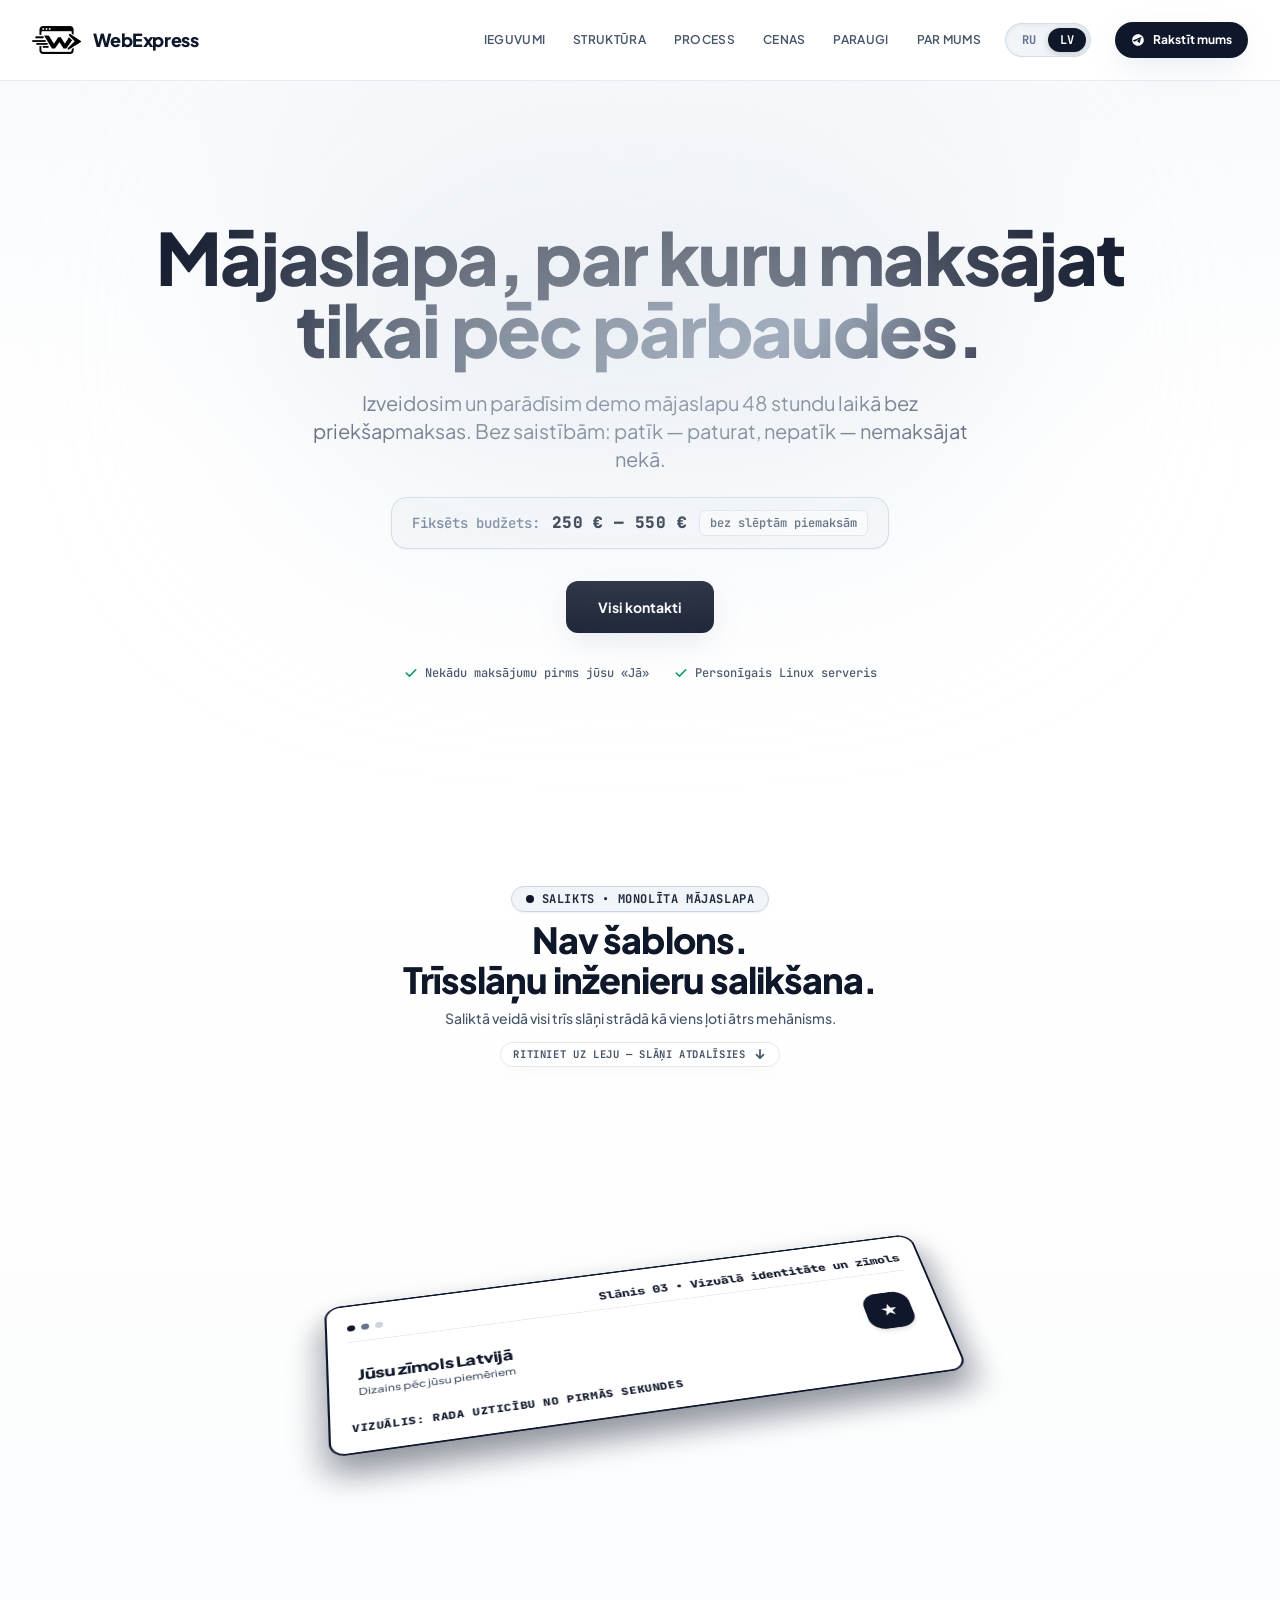
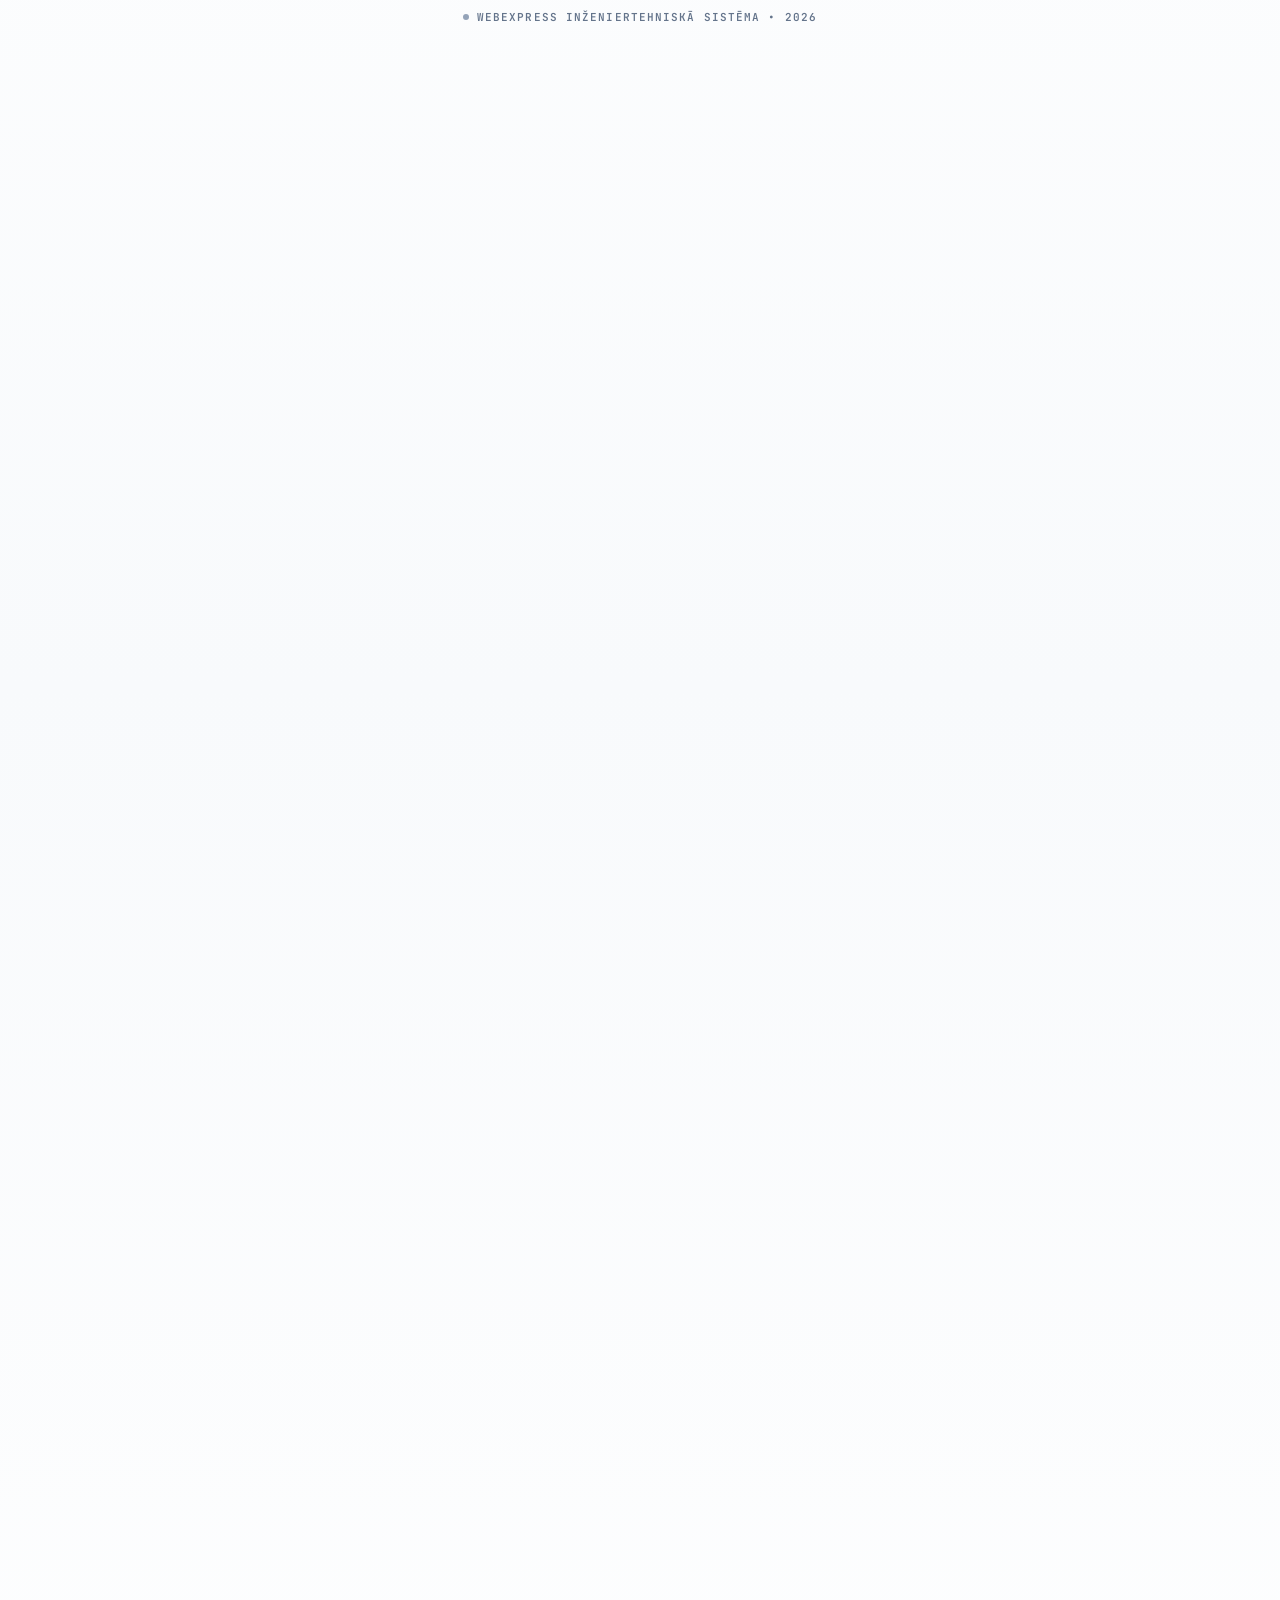
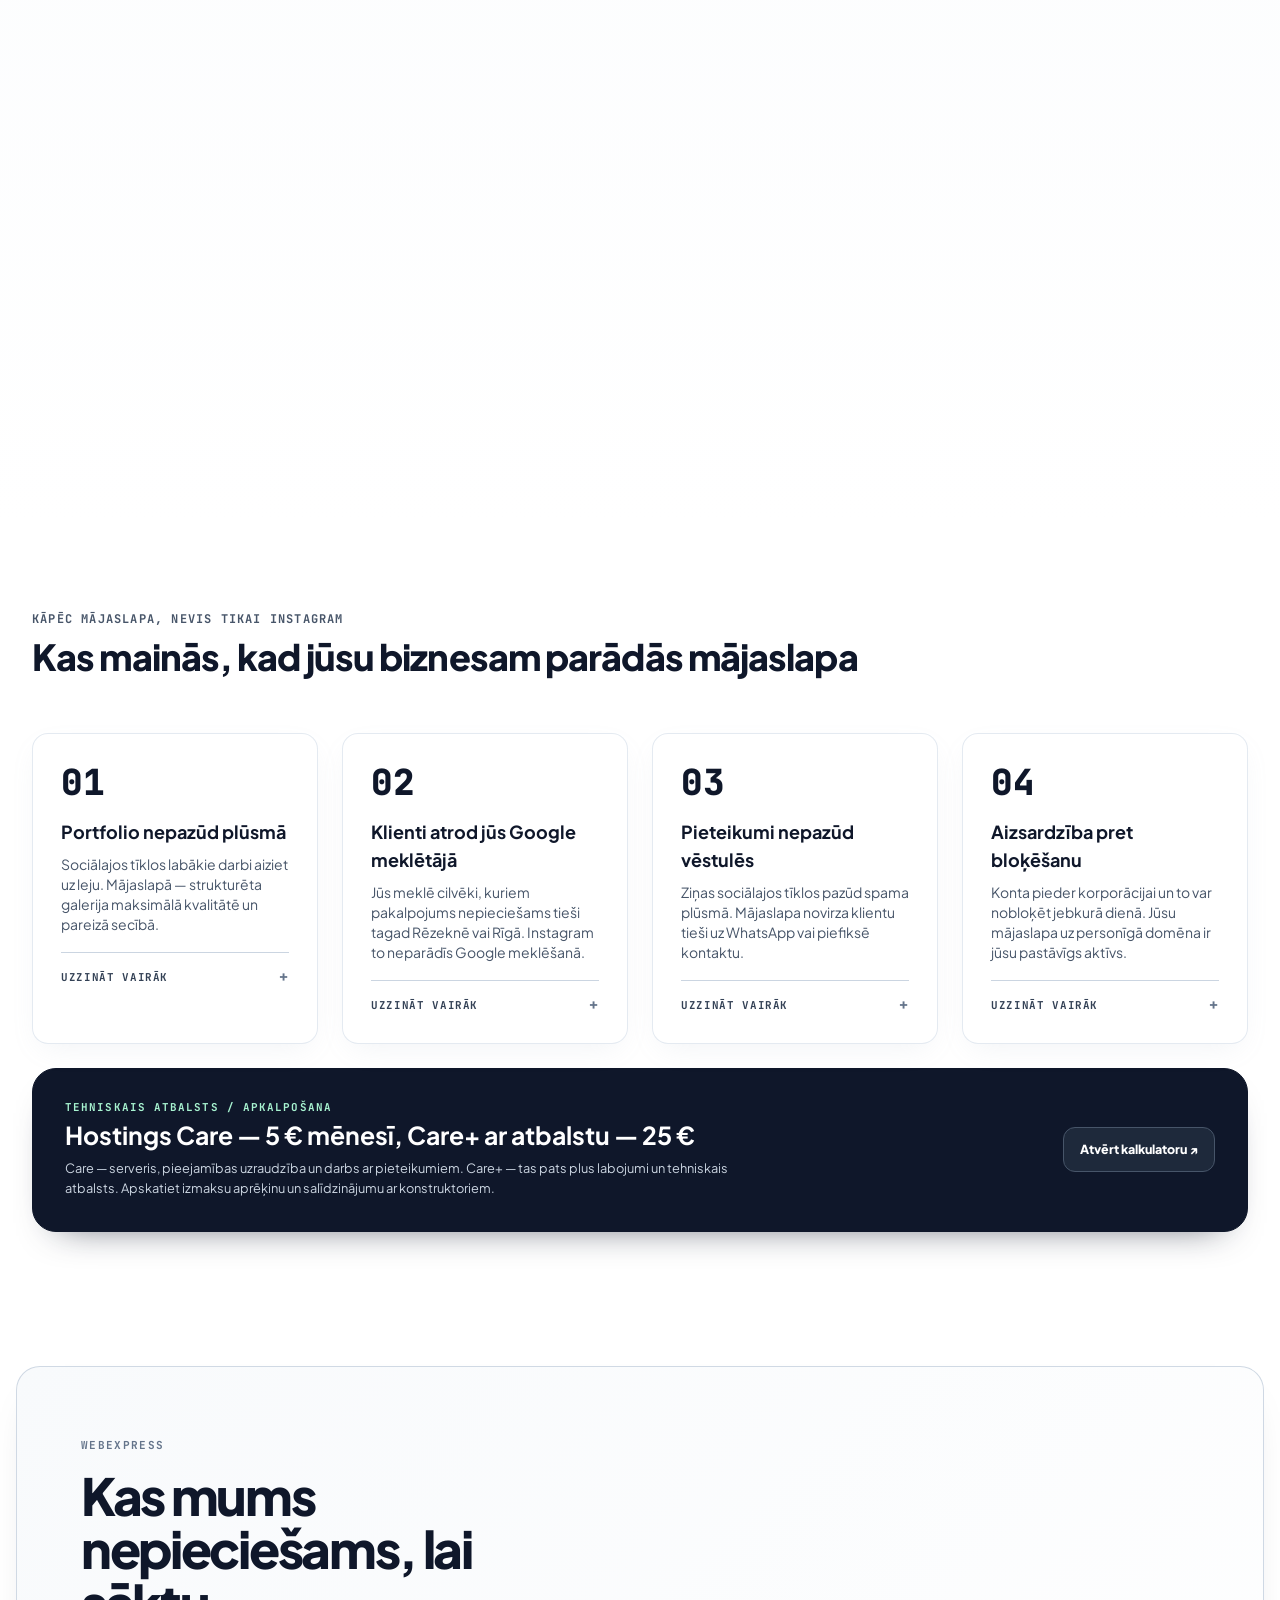
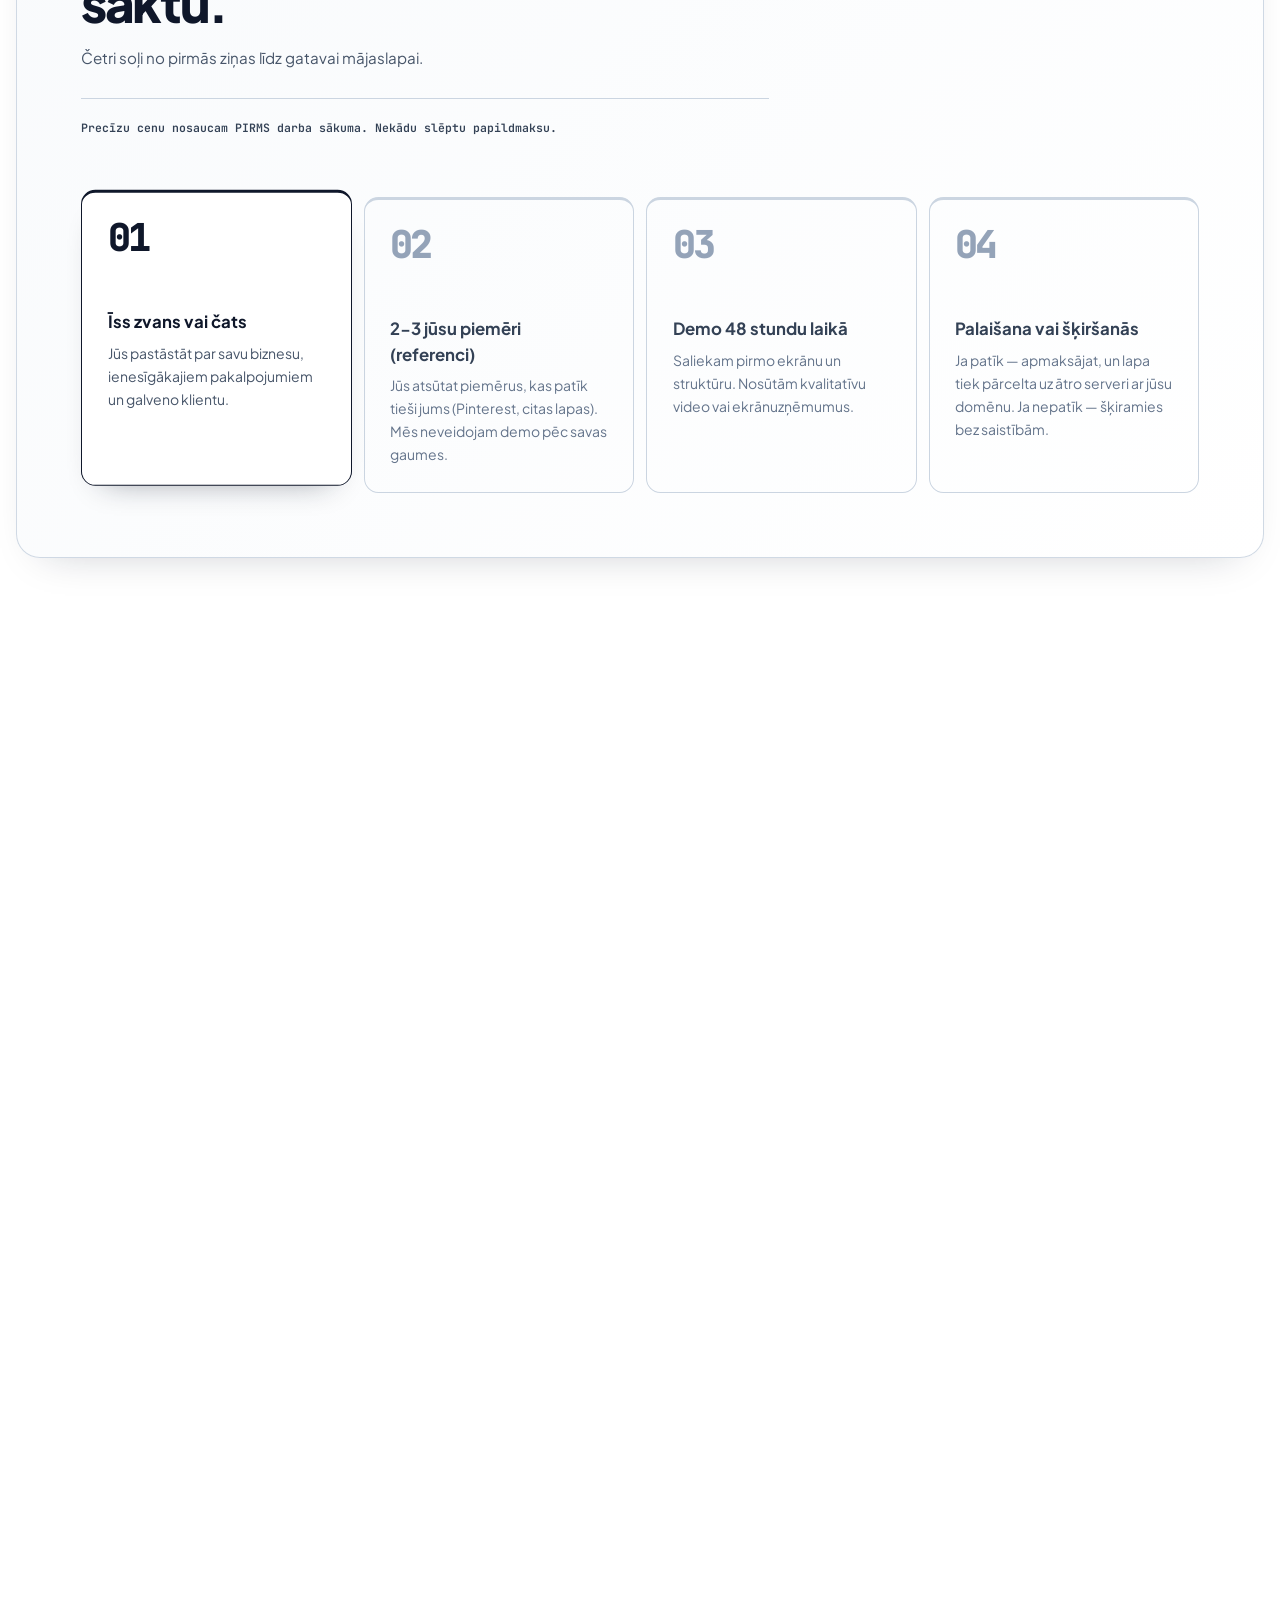
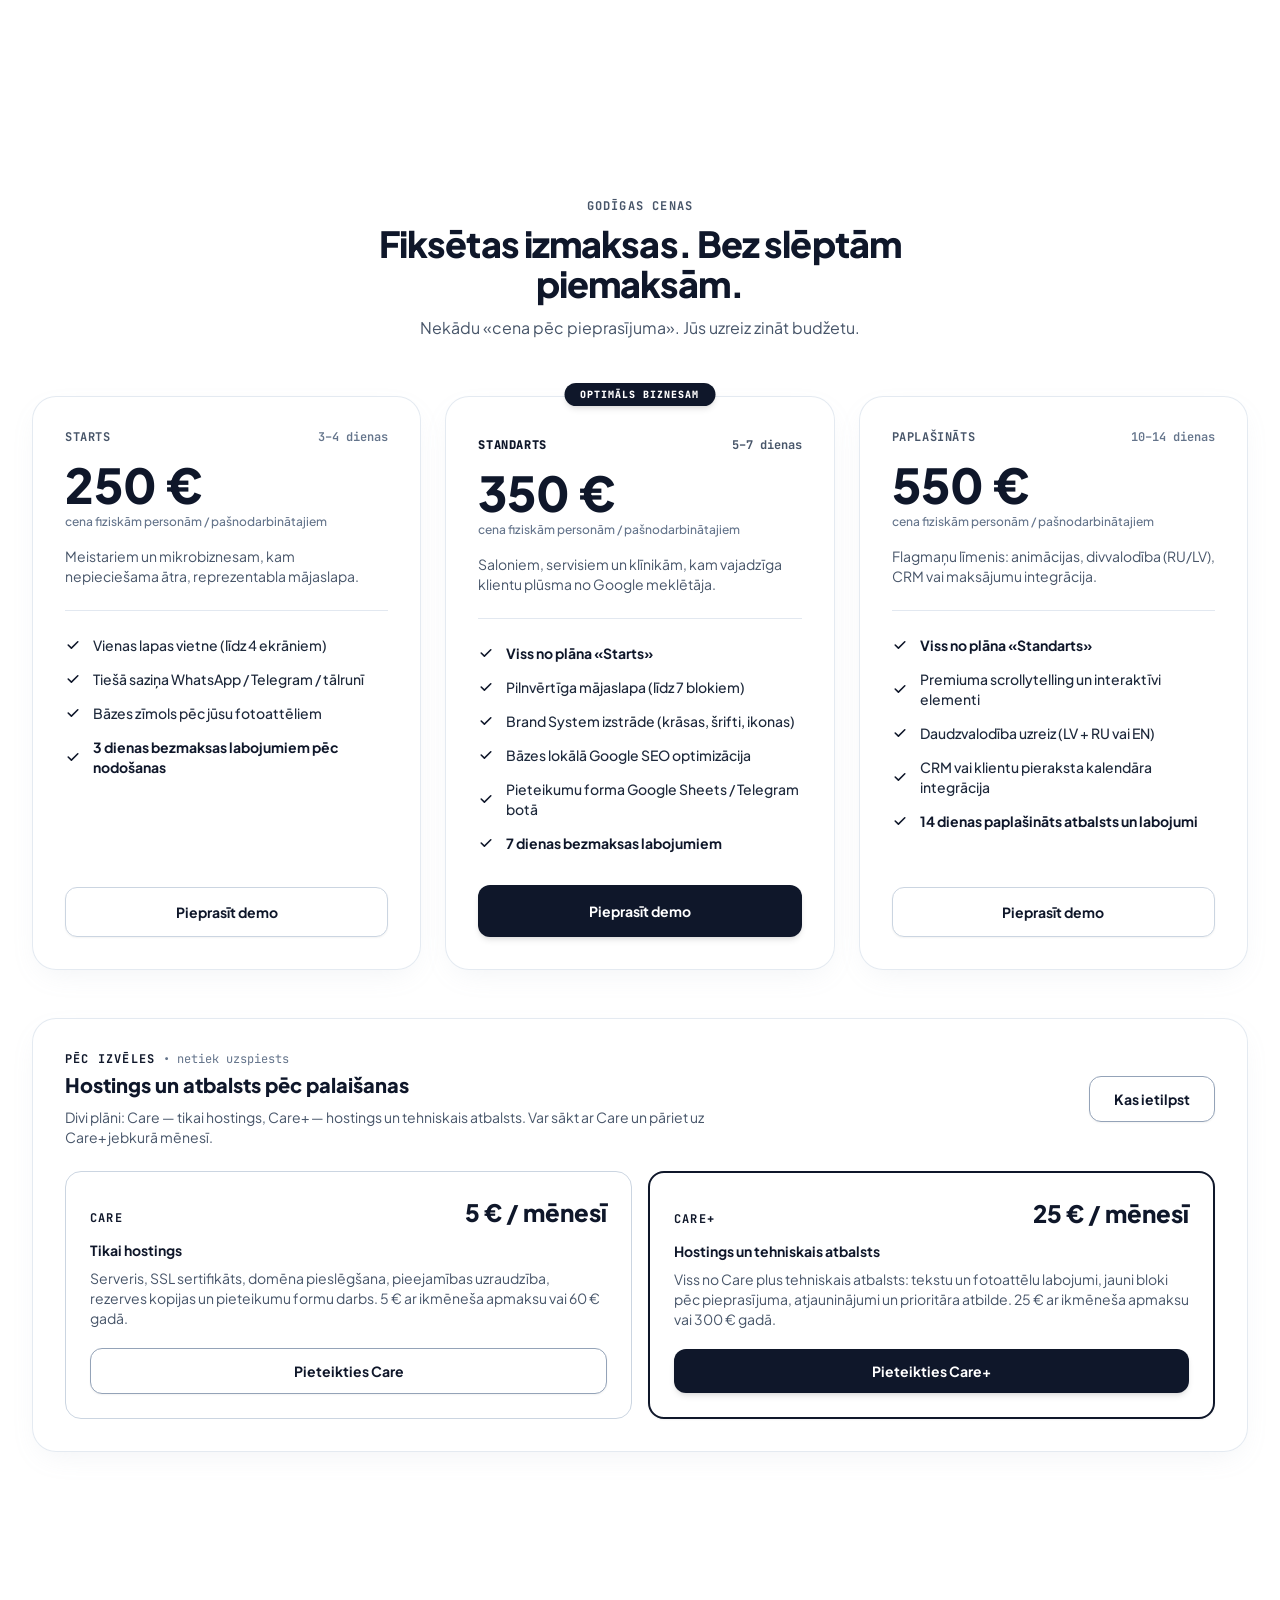
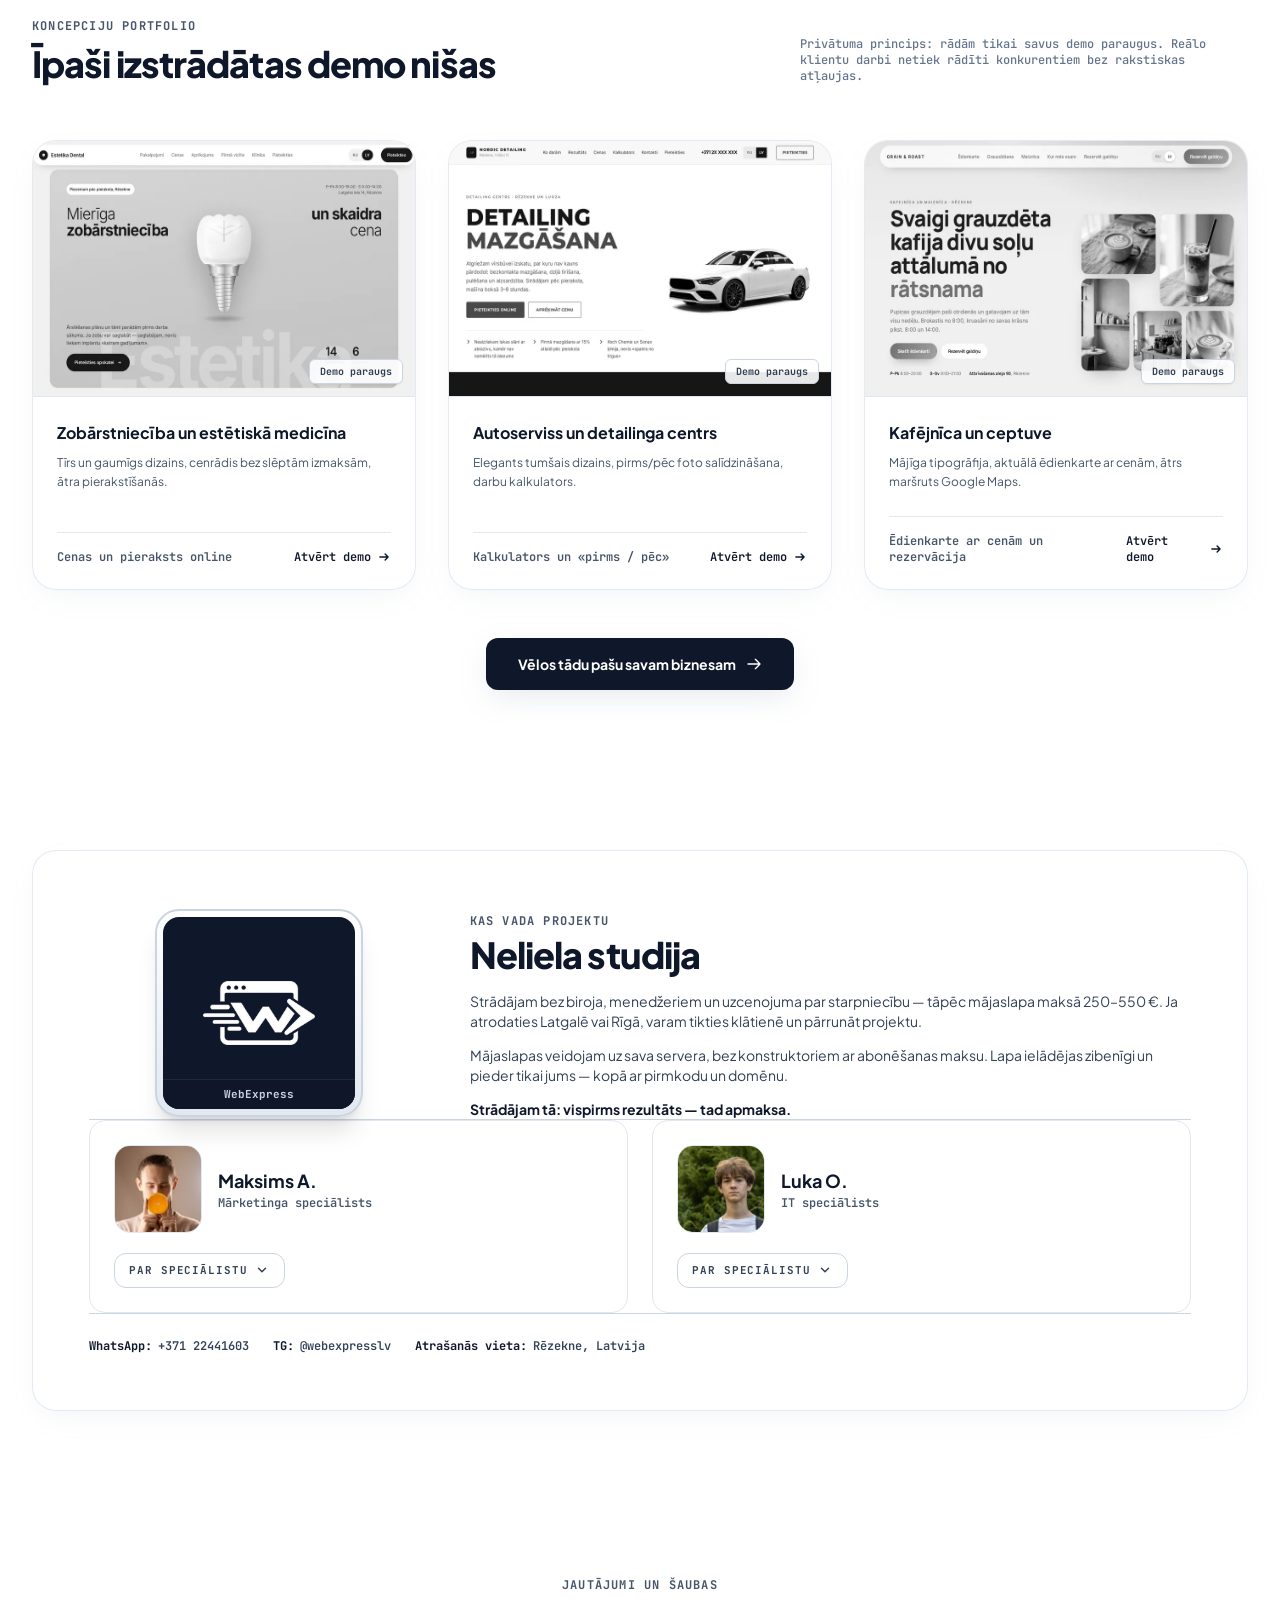
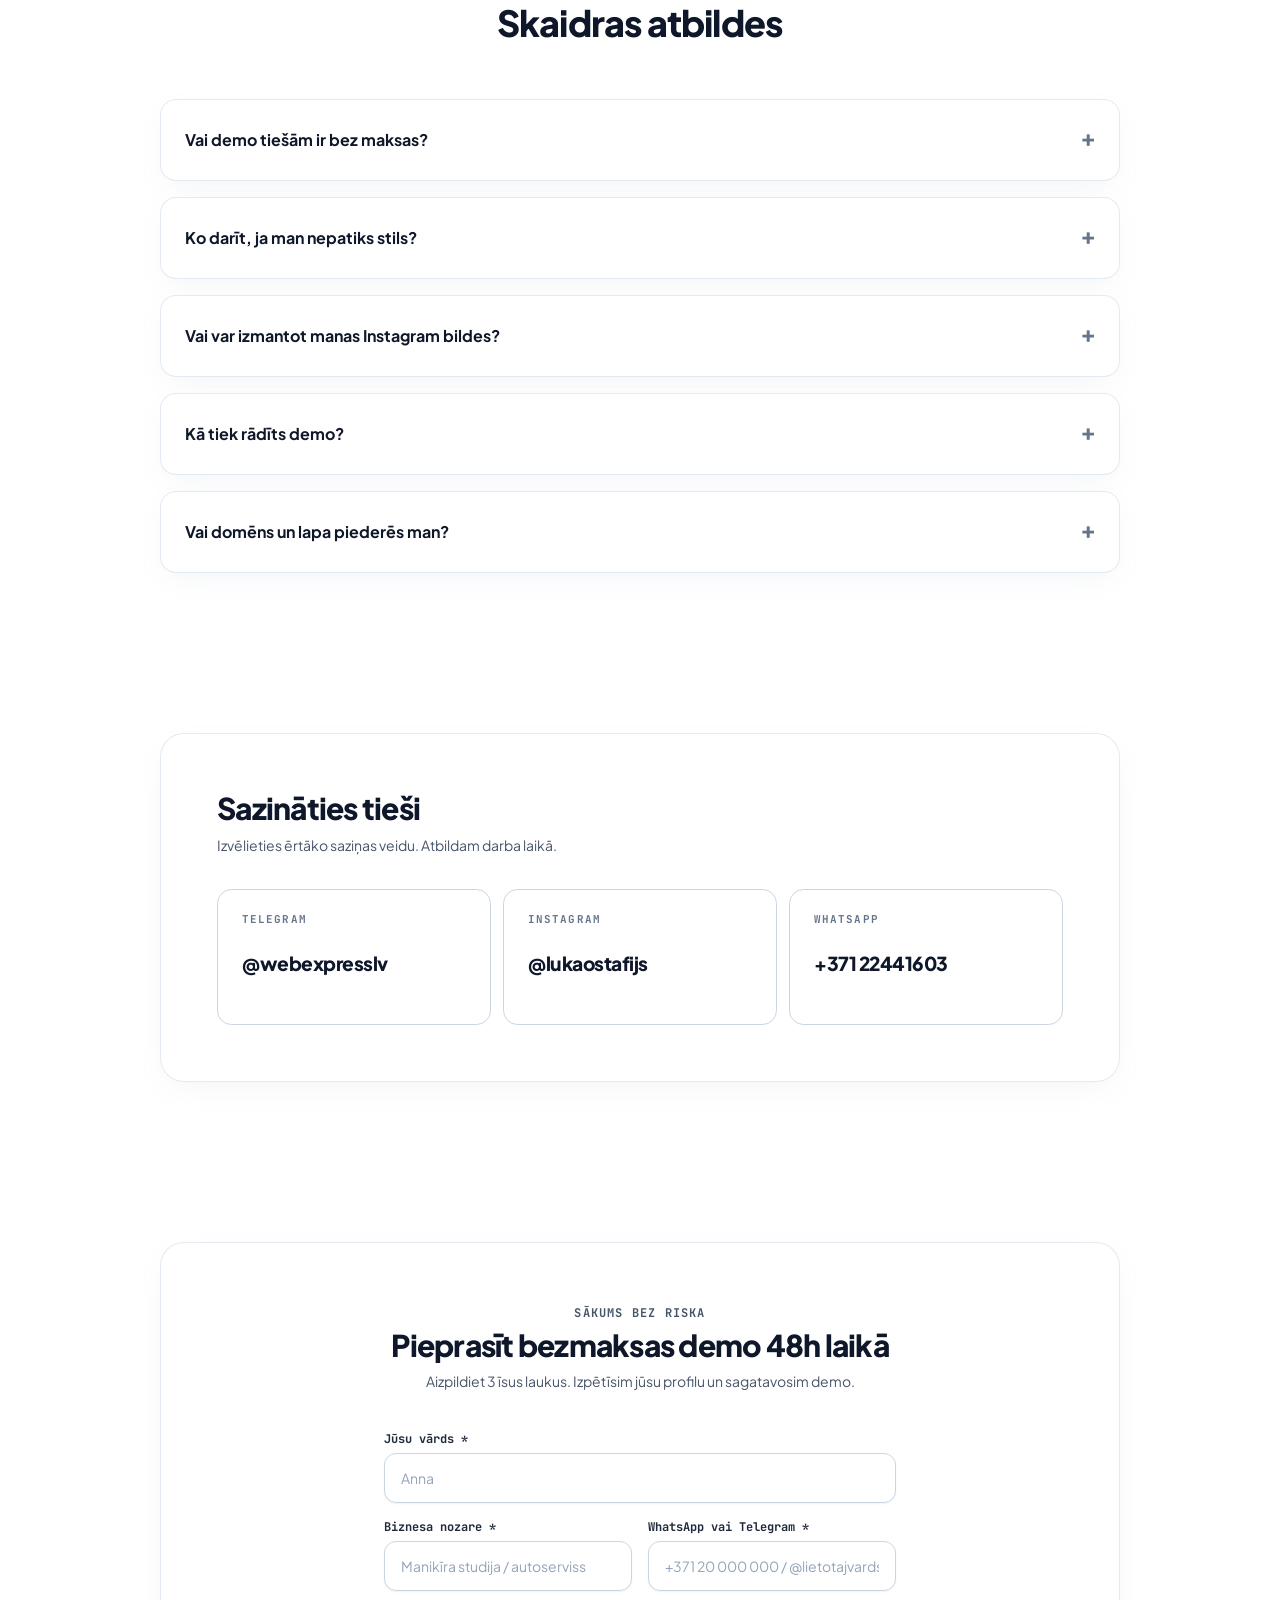
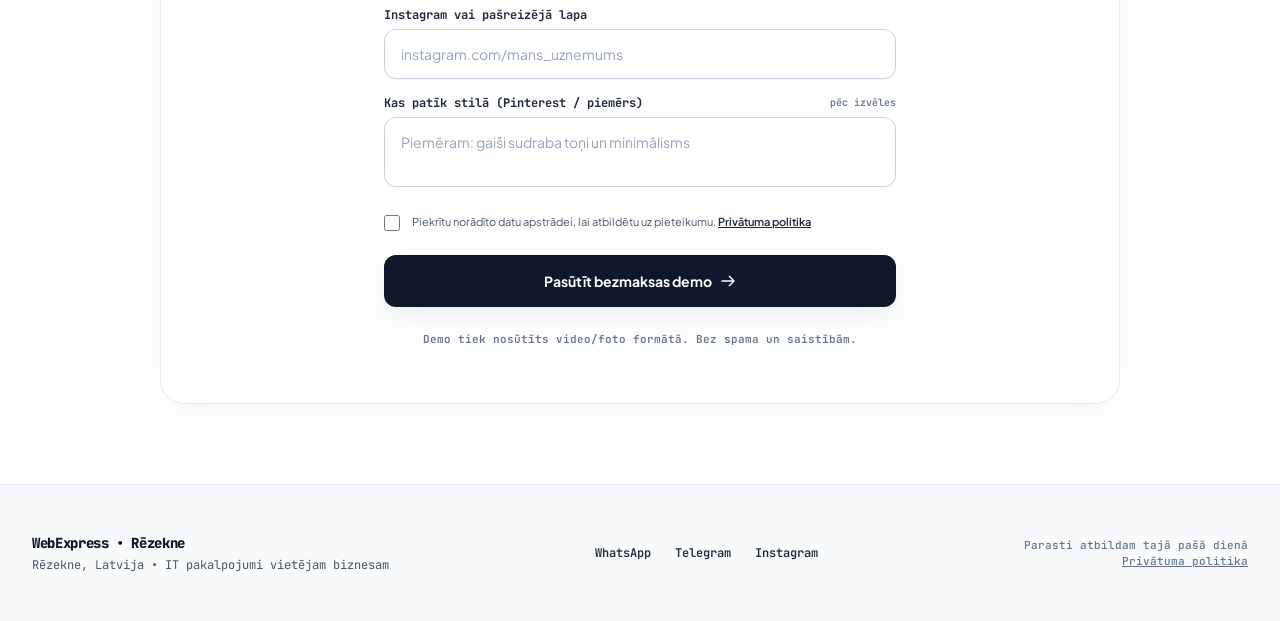
==== commit 056deabc: "Add WhatsApp sign-up buttons to the Care and Care+ cards Both upkeep plans described themselves but " ====
--- a/index.html
+++ b/index.html
@@ -1410,6 +1410,10 @@
             </div>
             <p class="text-sm font-bold text-silver-900 mt-3" data-i18n="maint_care_title">Tikai hostings</p>
             <p class="text-xs sm:text-sm text-silver-600 mt-2 leading-relaxed" data-i18n="maint_care_desc">Serveris, SSL sertifikāts, domēna pieslēgšana, pieejamības uzraudzība, rezerves kopijas un pieteikumu formu darbs. 5 € ar ikmēneša apmaksu vai 60 € gadā.</p>
+            <a href="https://wa.me/37122441603?text=Sveiki%21%20V%C4%93los%20pieteikties%20hostingam%20Care%20%E2%80%94%205%20%E2%82%AC%20m%C4%93nes%C4%AB%20%28vai%2060%20%E2%82%AC%20gad%C4%81%29." target="_blank" rel="noopener noreferrer" data-i18n-wa="wa_care"
+               class="mt-5 block w-full py-3 rounded-xl border border-silver-400 bg-white text-silver-900 text-center text-xs sm:text-sm font-bold hover:bg-silver-100 transition-all shadow-sm">
+              <span data-i18n="maint_care_cta">Pieteikties Care</span>
+            </a>
           </div>
           <div class="rounded-2xl border-2 border-silver-900 bg-white p-6 shadow-sm">
             <div class="flex items-baseline justify-between gap-3">
@@ -1418,6 +1422,10 @@
             </div>
             <p class="text-sm font-bold text-silver-900 mt-3" data-i18n="maint_careplus_title">Hostings un tehniskais atbalsts</p>
             <p class="text-xs sm:text-sm text-silver-600 mt-2 leading-relaxed" data-i18n="maint_careplus_desc">Viss no Care plus tehniskais atbalsts: tekstu un fotoattēlu labojumi, jauni bloki pēc pieprasījuma, atjauninājumi un prioritāra atbilde. 25 € ar ikmēneša apmaksu vai 300 € gadā.</p>
+            <a href="https://wa.me/37122441603?text=Sveiki%21%20V%C4%93los%20pieteikties%20Care%2B%20%E2%80%94%20hostings%20un%20tehniskais%20atbalsts%2C%2025%20%E2%82%AC%20m%C4%93nes%C4%AB%20%28vai%20300%20%E2%82%AC%20gad%C4%81%29." target="_blank" rel="noopener noreferrer" data-i18n-wa="wa_careplus"
+               class="mt-5 block w-full py-3 rounded-xl bg-silver-900 text-white text-center text-xs sm:text-sm font-bold hover:bg-silver-800 transition-all shadow-md">
+              <span data-i18n="maint_careplus_cta">Pieteikties Care+</span>
+            </a>
           </div>
         </div>
       </div>
@@ -1901,6 +1909,10 @@
         maint_optional_note: "• не навязывается",
         maint_title: "Хостинг и поддержка после запуска",
         maint_desc: "Два плана: Care — только хостинг, Care+ — хостинг и техническая поддержка. Можно начать с Care и перейти на Care+ в любой месяц.",
+        maint_care_cta: "Подписаться на Care",
+        maint_careplus_cta: "Подписаться на Care+",
+        wa_care: "Здравствуйте! Хочу подписаться на хостинг Care — 5 € в месяц (или 60 € за год).",
+        wa_careplus: "Здравствуйте! Хочу подписаться на Care+ — хостинг и техническая поддержка, 25 € в месяц (или 300 € за год).",
         maint_care_price: "5 € / месяц",
         maint_care_title: "Только хостинг",
         maint_care_desc: "Сервер, SSL-сертификат, подключение домена, мониторинг доступности, резервные копии и работа форм заявок. 5 € при помесячной оплате или 60 € за год.",
@@ -2094,6 +2106,10 @@
         maint_optional_note: "• netiek uzspiests",
         maint_title: "Hostings un atbalsts pēc palaišanas",
         maint_desc: "Divi plāni: Care — tikai hostings, Care+ — hostings un tehniskais atbalsts. Var sākt ar Care un pāriet uz Care+ jebkurā mēnesī.",
+        maint_care_cta: "Pieteikties Care",
+        maint_careplus_cta: "Pieteikties Care+",
+        wa_care: "Sveiki! Vēlos pieteikties hostingam Care — 5 € mēnesī (vai 60 € gadā).",
+        wa_careplus: "Sveiki! Vēlos pieteikties Care+ — hostings un tehniskais atbalsts, 25 € mēnesī (vai 300 € gadā).",
         maint_care_price: "5 € / mēnesī",
         maint_care_title: "Tikai hostings",
         maint_care_desc: "Serveris, SSL sertifikāts, domēna pieslēgšana, pieejamības uzraudzība, rezerves kopijas un pieteikumu formu darbs. 5 € ar ikmēneša apmaksu vai 60 € gadā.",
@@ -2241,6 +2257,13 @@
             el.setAttribute('aria-label', i18n[lang][key]);
           }
         });
+        // WhatsApp links: the message the client sends follows the page language.
+        document.querySelectorAll('[data-i18n-wa]').forEach(el => {
+          const key = el.getAttribute('data-i18n-wa');
+          if (i18n[lang] && i18n[lang][key]) {
+            el.setAttribute('href', 'https://wa.me/37122441603?text=' + encodeURIComponent(i18n[lang][key]));
+          }
+        });
         updateBurgerLabel();
         update3DExplode(currentExplodeProgress);
         void document.body.offsetWidth;
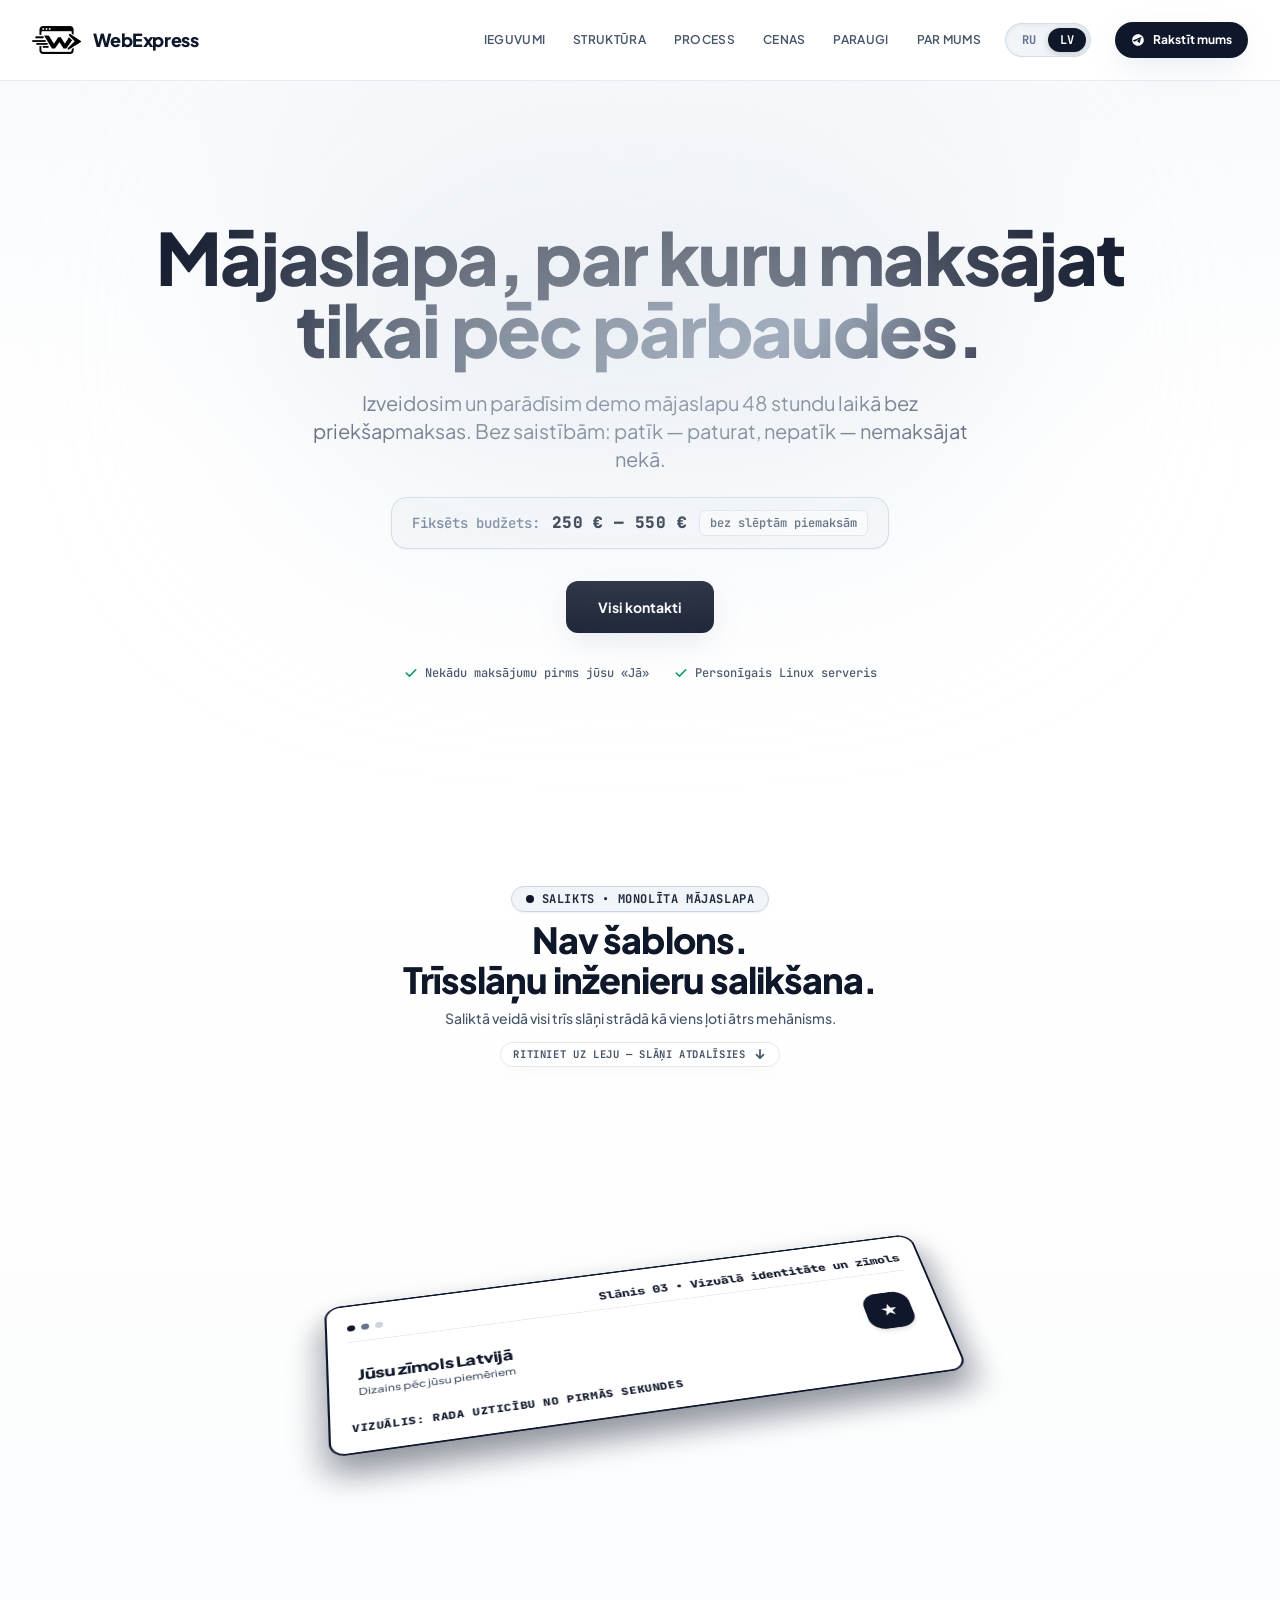
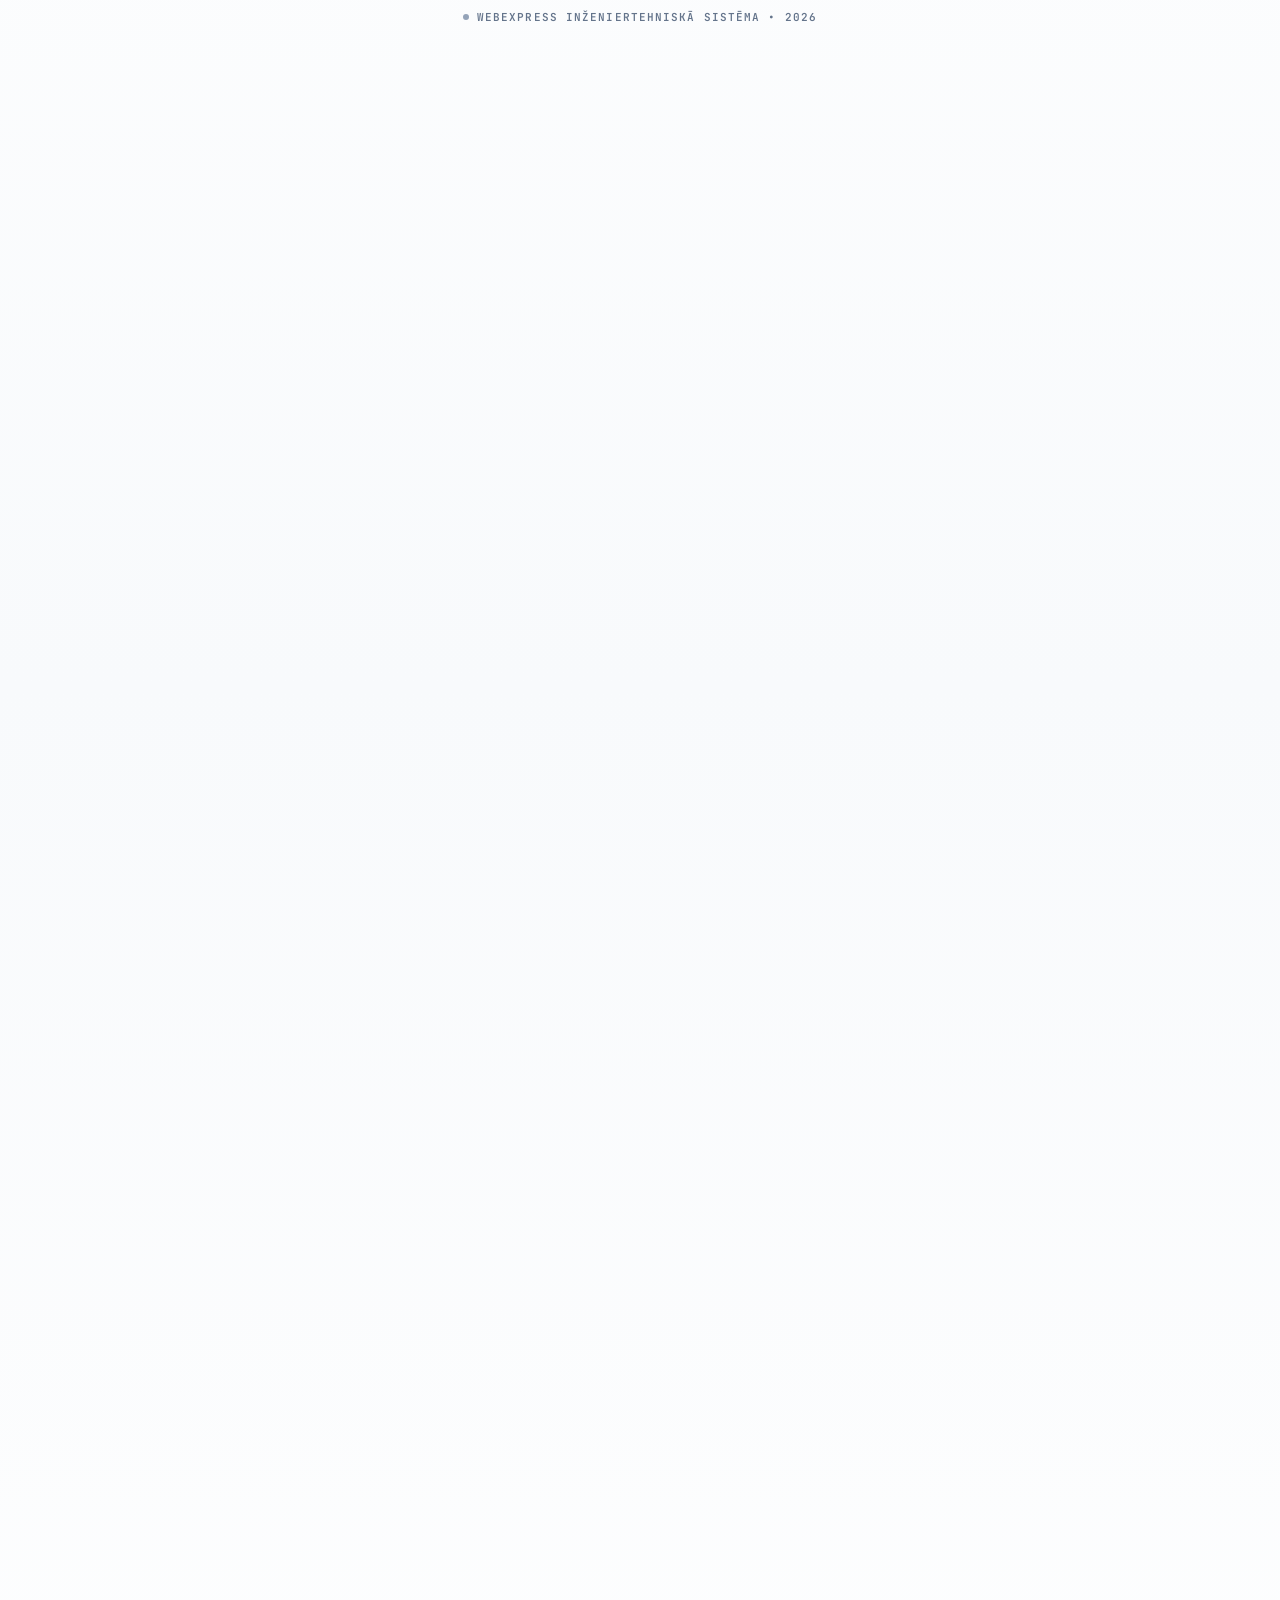
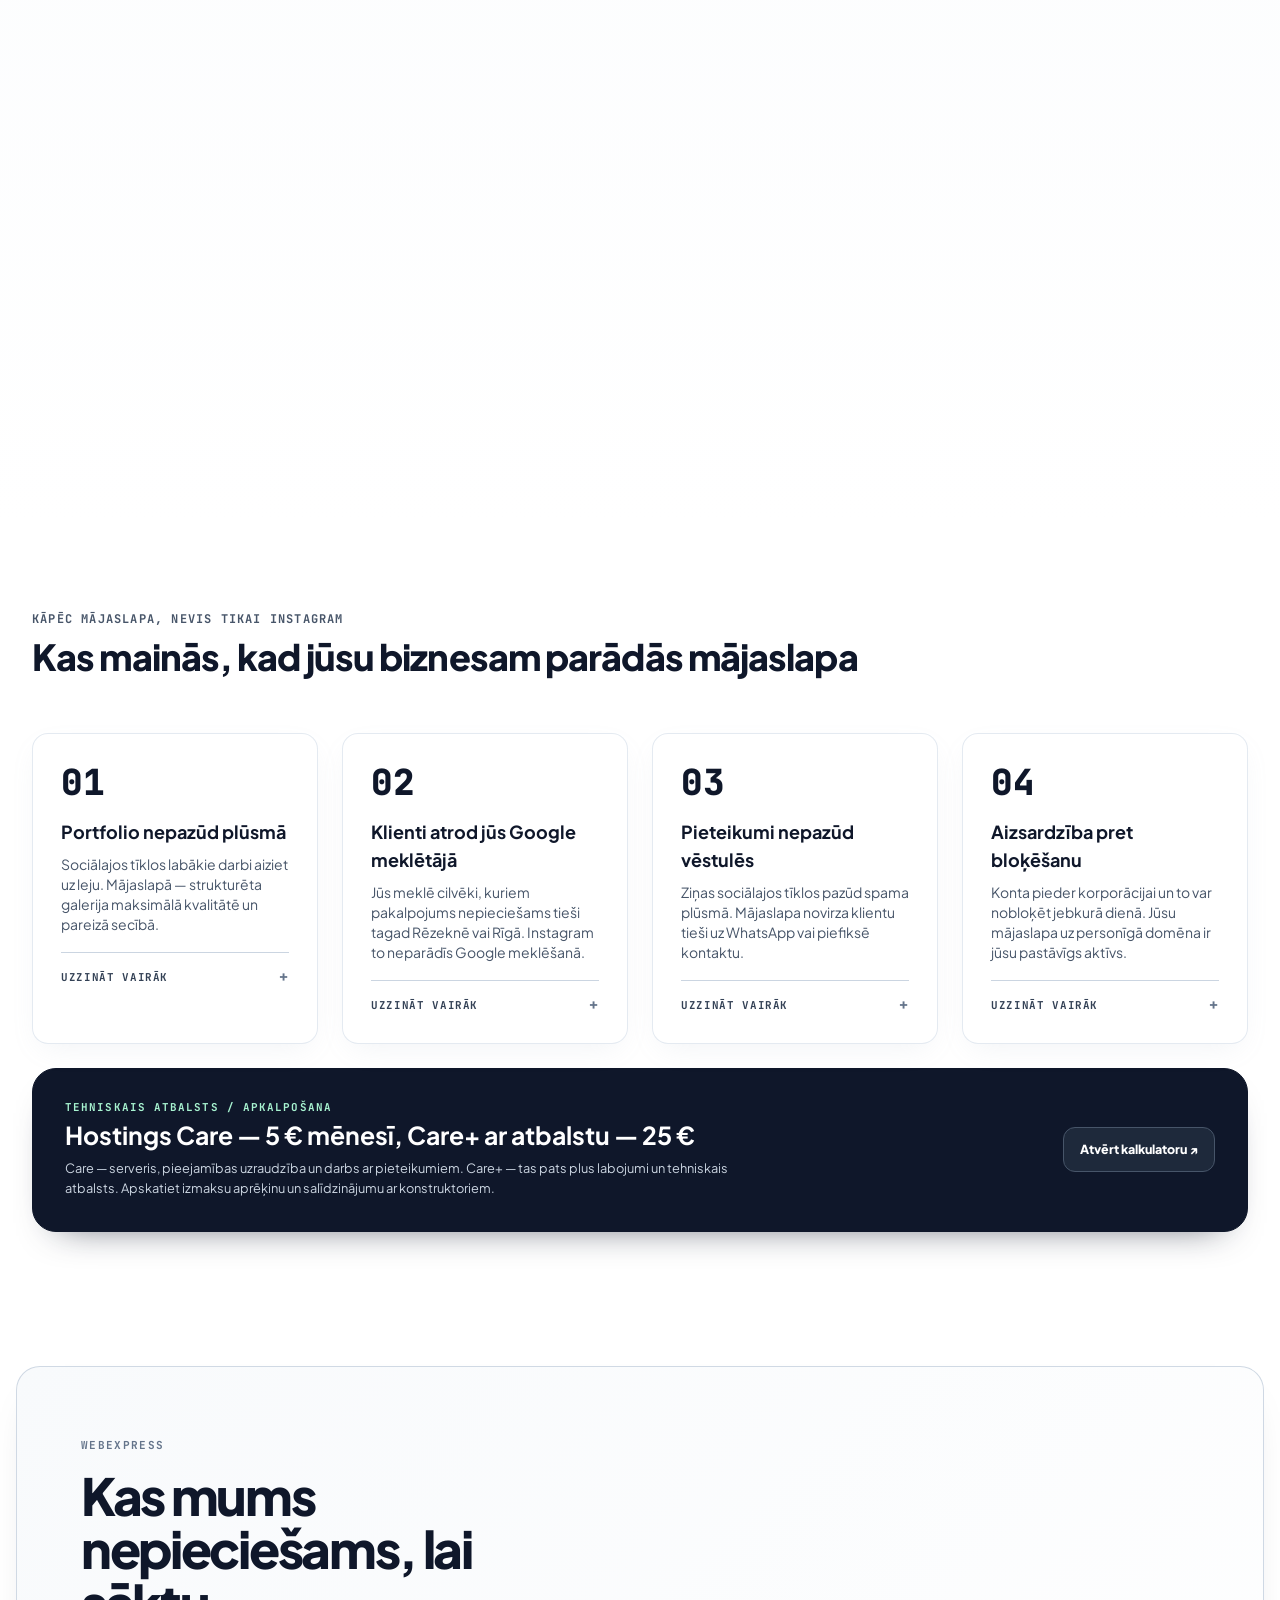
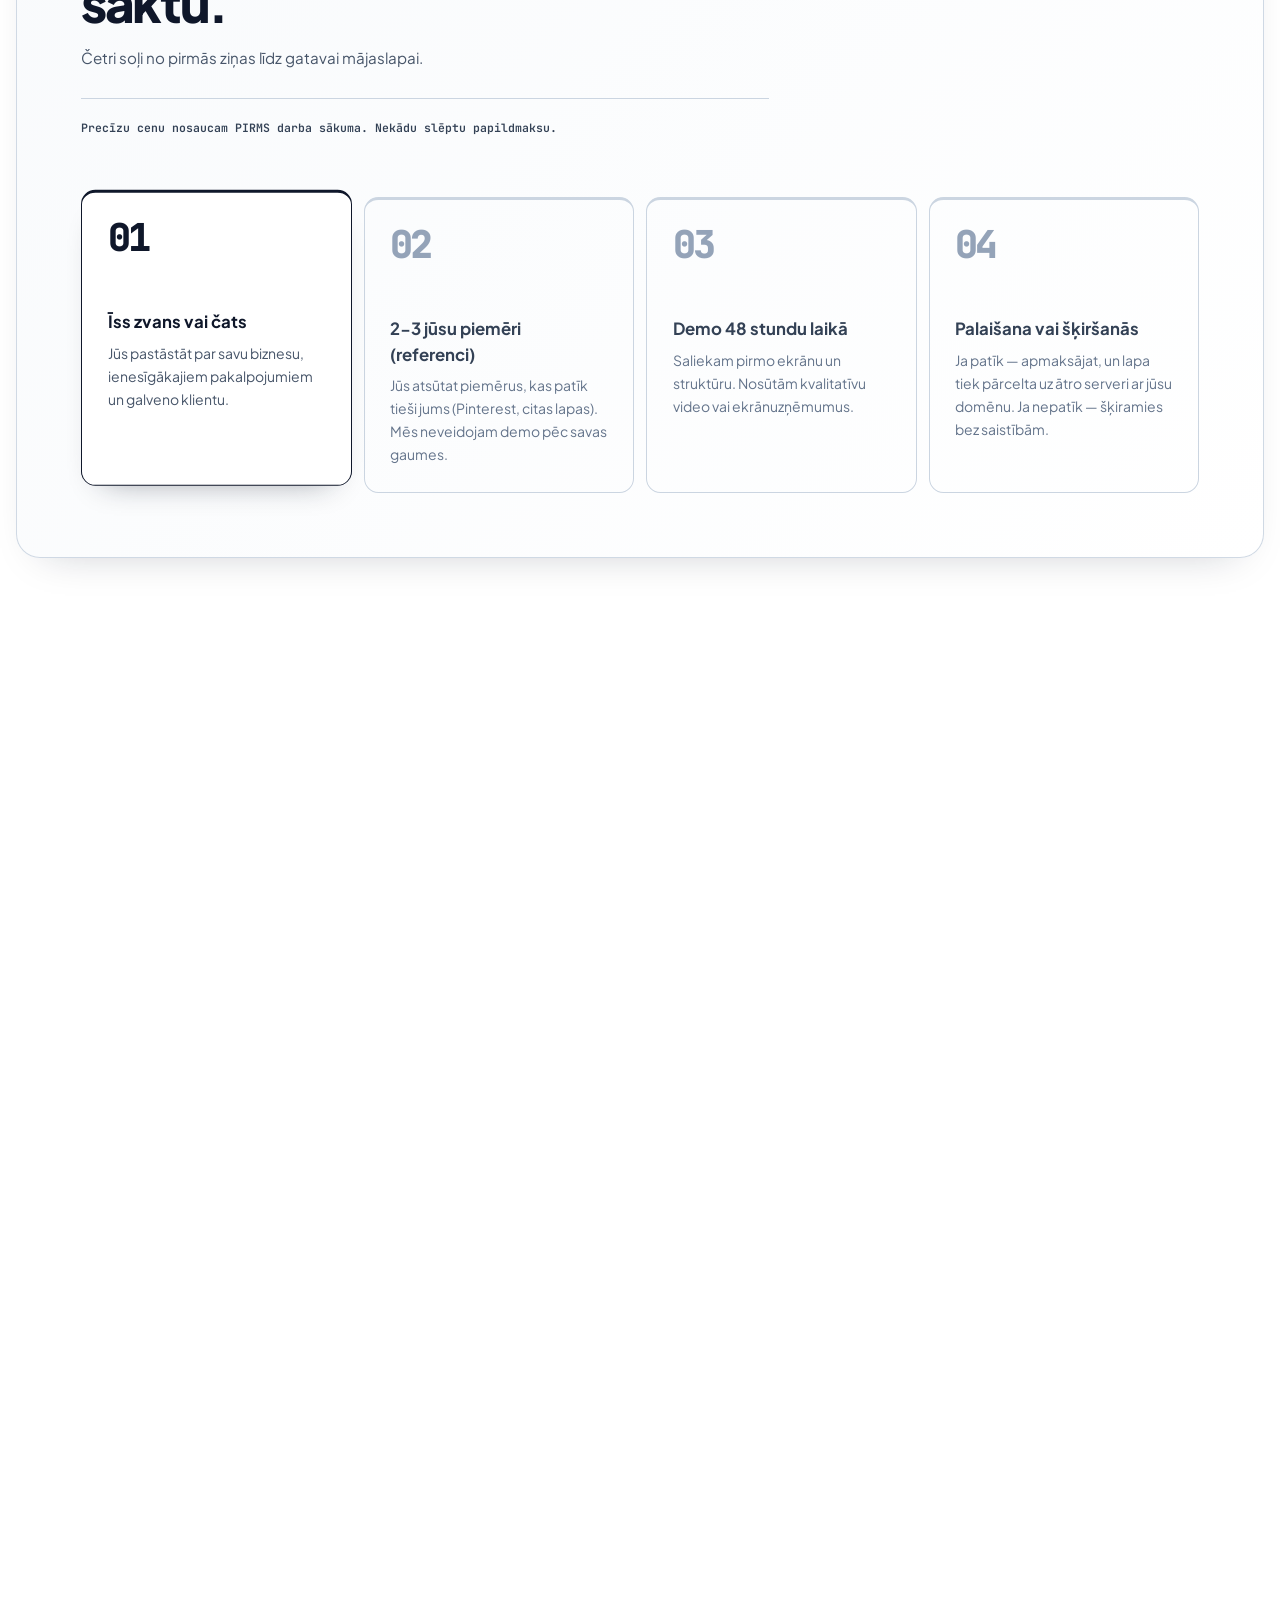
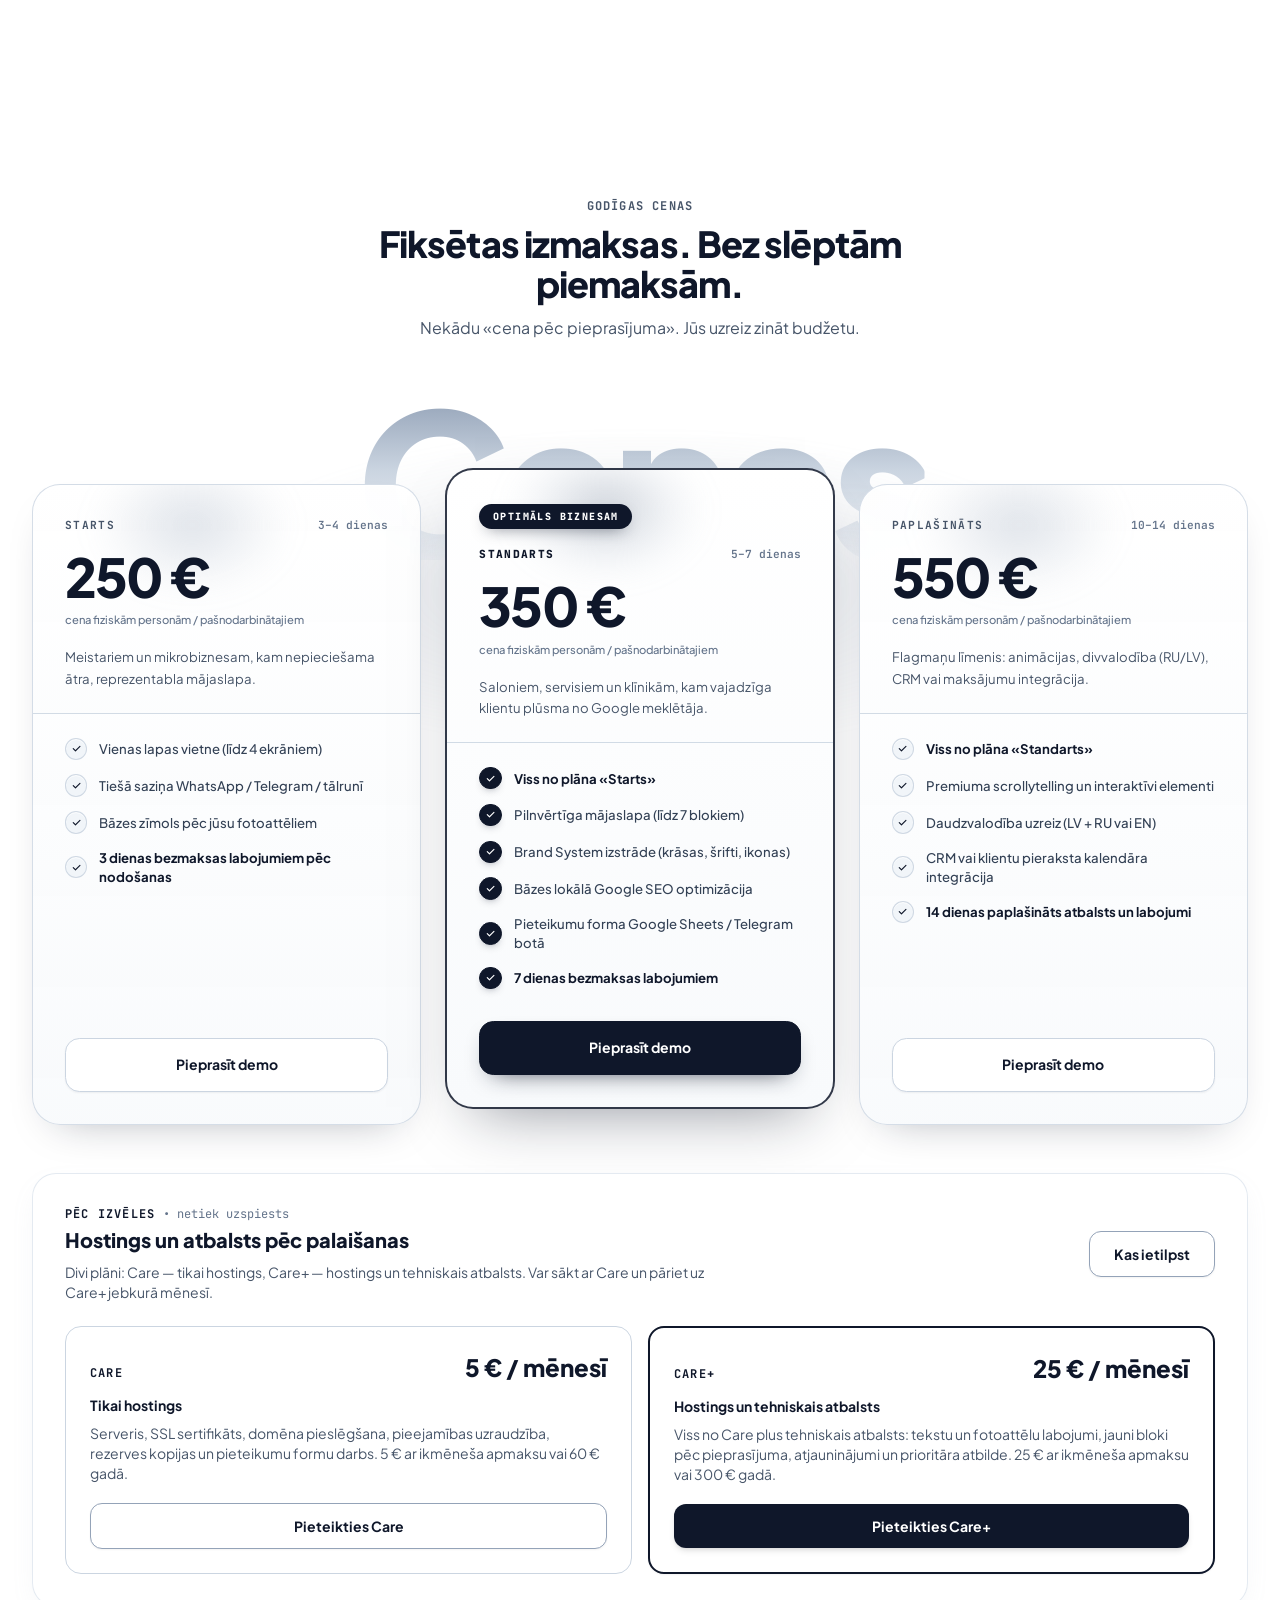
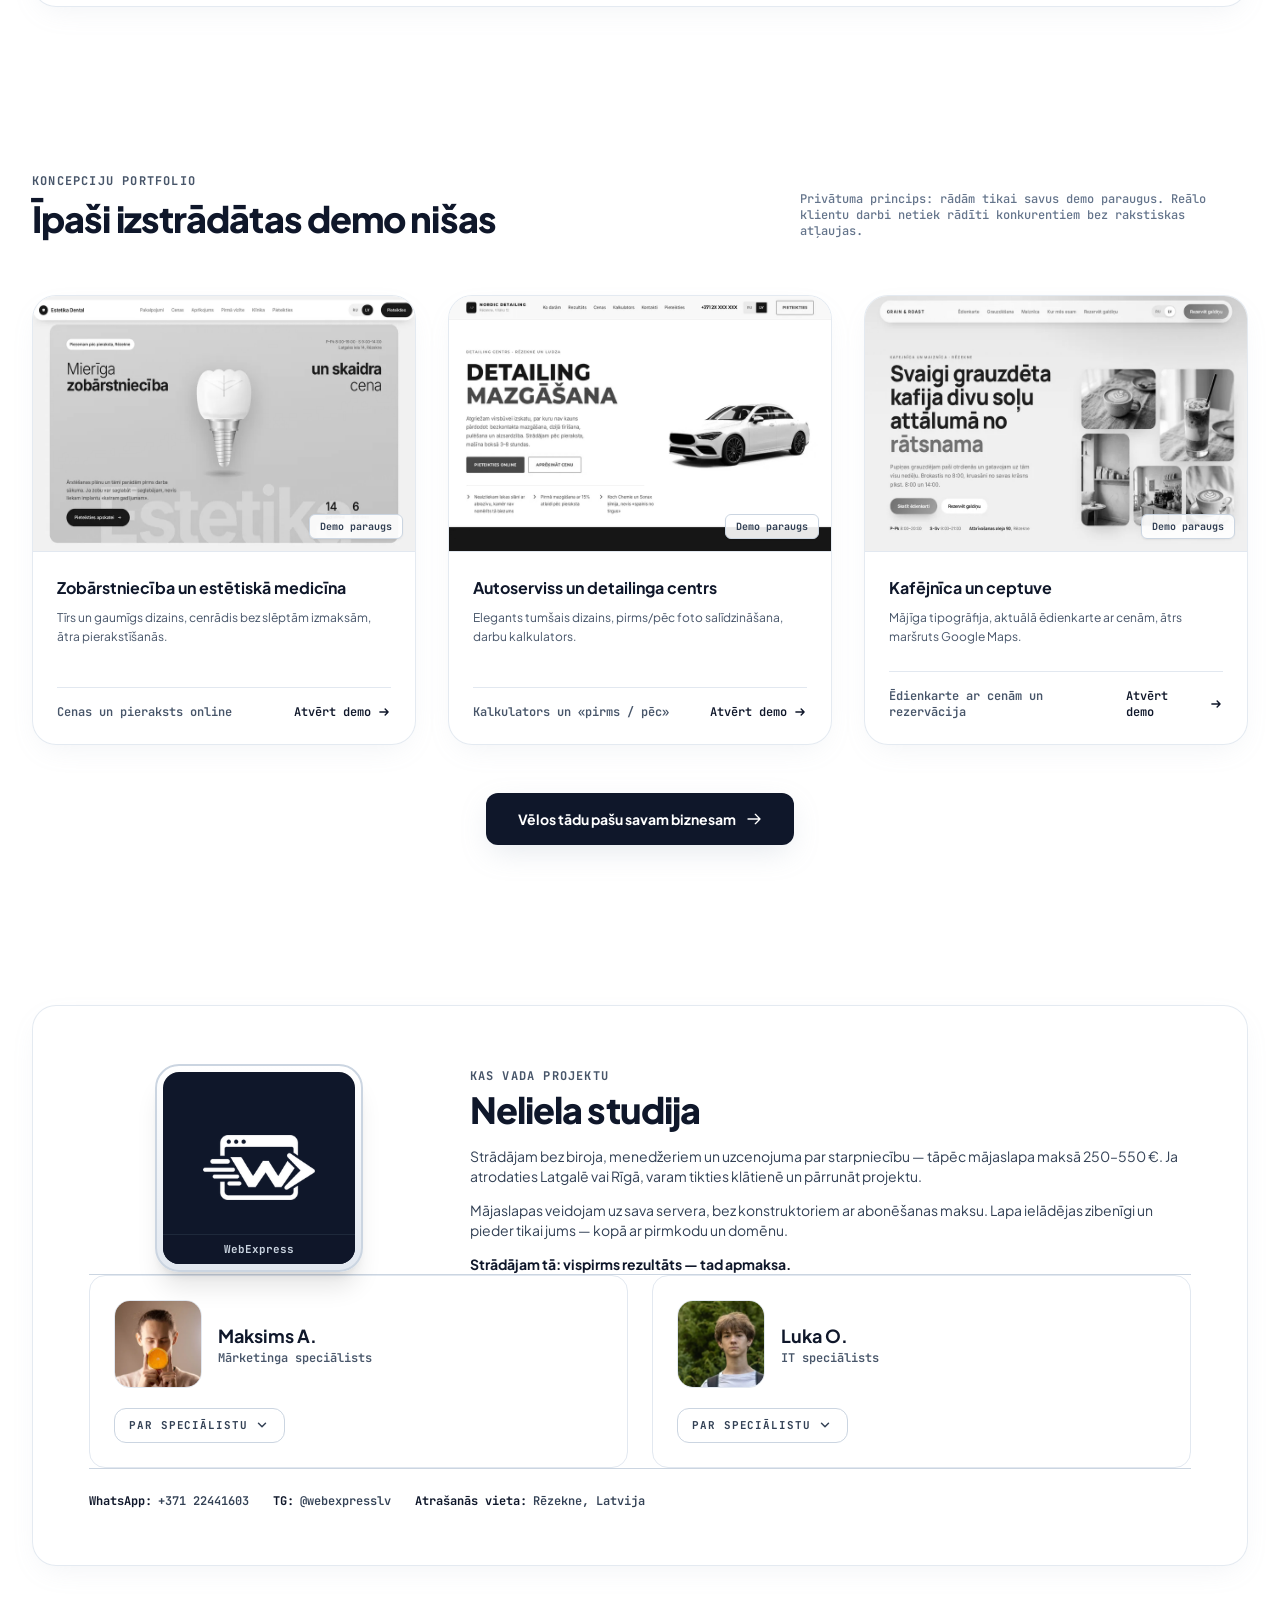
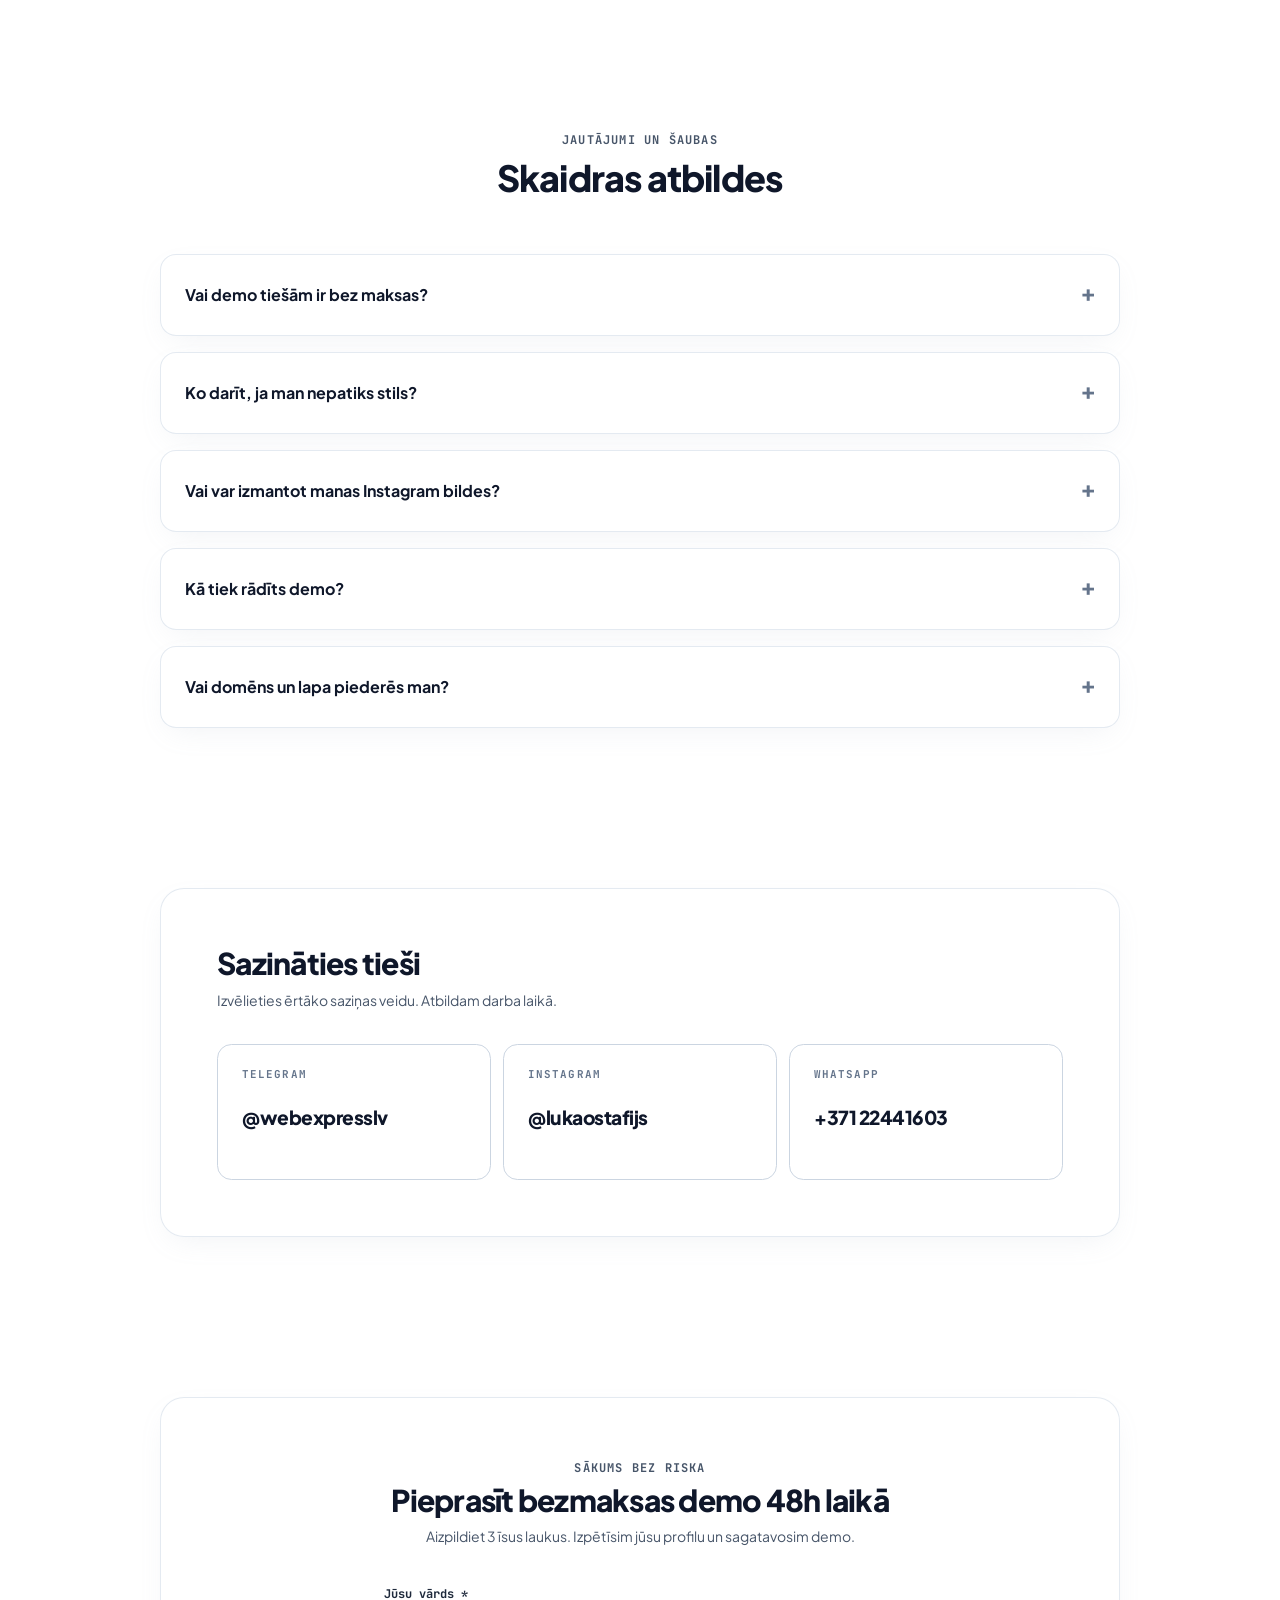
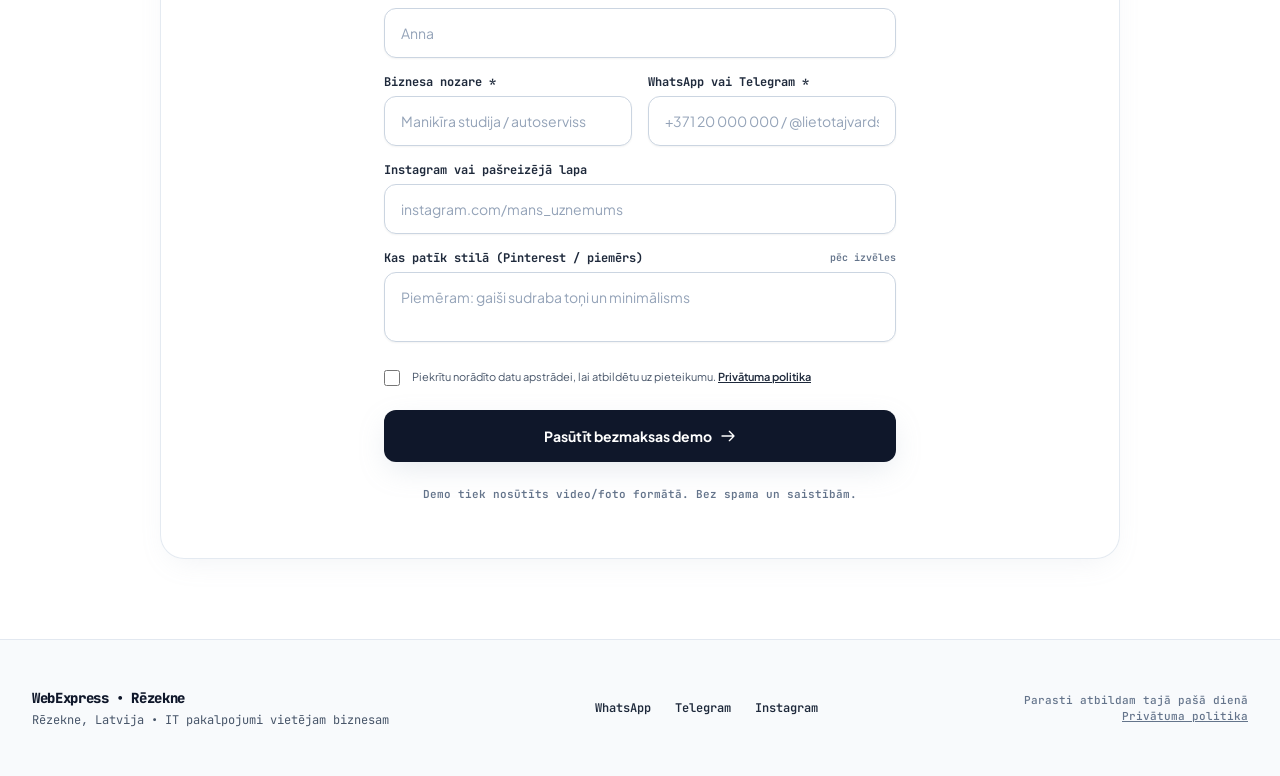
==== commit aabecaab: "Rebuild the pricing block in the reference glass-card style The tariff cards now follow the layout f" ====
--- a/index.html
+++ b/index.html
@@ -296,7 +296,241 @@
       border-color: rgba(148, 163, 184, 0.6);
       box-shadow: 0 16px 36px -10px rgba(148, 163, 184, 0.25);
       transform: translateY(-3px);
-    }
+}
+
+    /* ---------- Pricing: oversized word backdrop + glass plan cards ---------- */
+    .pricing-stage {
+      position: relative;
+      isolation: isolate;
+      padding-top: 5.5rem;
+    }
+    .pricing-stage::before {
+      content: '';
+      position: absolute;
+      left: 50%;
+      top: 2rem;
+      width: min(68rem, 112%);
+      height: 24rem;
+      transform: translateX(-50%);
+      background: radial-gradient(58% 58% at 50% 42%, rgba(148, 163, 184, 0.20), rgba(148, 163, 184, 0) 72%);
+      filter: blur(4px);
+      z-index: -2;
+      pointer-events: none;
+    }
+    .pricing-word {
+      position: absolute;
+      left: 50%;
+      top: 0;
+      transform: translateX(-50%);
+      z-index: -1;
+      display: block;
+      font-weight: 900;
+      font-size: clamp(4.5rem, 16vw, 12.5rem);
+      line-height: 0.82;
+      letter-spacing: -0.045em;
+      white-space: nowrap;
+      user-select: none;
+      pointer-events: none;
+      background: linear-gradient(180deg, #94a3b8 0%, #cbd5e1 46%, rgba(226, 232, 240, 0.3) 100%);
+      -webkit-background-clip: text;
+      background-clip: text;
+      color: transparent;
+      -webkit-text-fill-color: transparent;
+    }
+
+    .plan-card {
+      position: relative;
+      display: flex;
+      flex-direction: column;
+      justify-content: space-between;
+      padding: 2rem;
+      border-radius: 1.75rem;
+      overflow: hidden;
+      background: linear-gradient(180deg, rgba(255, 255, 255, 0.95) 0%, rgba(248, 250, 252, 0.92) 100%);
+      backdrop-filter: blur(16px);
+      -webkit-backdrop-filter: blur(16px);
+      border: 1px solid rgba(203, 213, 225, 0.8);
+      box-shadow: inset 0 1px 0 rgba(255, 255, 255, 0.95), 0 18px 44px -26px rgba(15, 23, 42, 0.38);
+      transition: transform var(--motion-base) var(--motion-spring),
+                  box-shadow var(--motion-base) var(--motion-spring),
+                  border-color var(--motion-fast) ease;
+    }
+    /* Soft bloom behind the price, like light spilling from under the number. */
+    .plan-card::before {
+      content: '';
+      position: absolute;
+      top: -3.5rem;
+      left: 6%;
+      width: 17rem;
+      height: 12rem;
+      background: radial-gradient(50% 50% at 50% 50%, rgba(148, 163, 184, 0.30), rgba(148, 163, 184, 0.10) 46%, rgba(148, 163, 184, 0) 74%);
+      filter: blur(14px);
+      pointer-events: none;
+      z-index: 0;
+    }
+    .plan-card > * { position: relative; z-index: 1; }
+
+    .plan-card--featured {
+      border-color: rgba(15, 23, 42, 0.85);
+      border-width: 2px;
+      background: linear-gradient(180deg, #ffffff 0%, #f8fafc 100%);
+      box-shadow: inset 0 1px 0 rgba(255, 255, 255, 0.95), 0 28px 60px -30px rgba(15, 23, 42, 0.5);
+    }
+    .plan-card--featured::before {
+      background: radial-gradient(50% 50% at 50% 50%, rgba(100, 116, 139, 0.32), rgba(148, 163, 184, 0.12) 46%, rgba(148, 163, 184, 0) 74%);
+    }
+
+    @media (min-width: 1024px) {
+      .plan-card--featured { transform: translateY(-1rem); }
+    }
+    @media (hover: hover) and (pointer: fine) {
+      .plan-card:hover {
+        border-color: rgba(148, 163, 184, 0.9);
+        box-shadow: inset 0 1px 0 rgba(255, 255, 255, 0.95), 0 26px 52px -26px rgba(15, 23, 42, 0.42);
+        transform: translateY(-4px);
+      }
+      .plan-card--featured:hover { border-color: rgba(15, 23, 42, 0.95); }
+    }
+    @media (hover: hover) and (pointer: fine) and (min-width: 1024px) {
+      .plan-card--featured:hover { transform: translateY(-1.35rem); }
+    }
+
+    .plan-badge {
+      display: inline-flex;
+      align-self: flex-start;
+      align-items: center;
+      margin-bottom: 1.1rem;
+      padding: 0.3rem 0.85rem;
+      border-radius: 999px;
+      background: #0F172A;
+      color: #FFFFFF;
+      font-family: 'JetBrains Mono', monospace;
+      font-size: 0.625rem;
+      font-weight: 800;
+      letter-spacing: 0.14em;
+      text-transform: uppercase;
+      box-shadow: 0 6px 16px -8px rgba(15, 23, 42, 0.7);
+    }
+
+    .plan-head {
+      display: flex;
+      align-items: baseline;
+      justify-content: space-between;
+      gap: 0.75rem;
+      margin-bottom: 1rem;
+    }
+    .plan-name {
+      font-family: 'JetBrains Mono', monospace;
+      font-size: 0.7rem;
+      font-weight: 700;
+      letter-spacing: 0.12em;
+      text-transform: uppercase;
+      color: #475569;
+    }
+    .plan-card--featured .plan-name { color: #0F172A; font-weight: 800; }
+    .plan-term {
+      font-family: 'JetBrains Mono', monospace;
+      font-size: 0.7rem;
+      font-weight: 600;
+      color: #64748B;
+      white-space: nowrap;
+    }
+
+    .plan-price {
+      display: block;
+      font-size: clamp(2.6rem, 4.2vw, 3.35rem);
+      font-weight: 900;
+      line-height: 1;
+      letter-spacing: -0.035em;
+      color: #0F172A;
+    }
+    .plan-note {
+      display: block;
+      margin-top: 0.5rem;
+      font-size: 0.7rem;
+      font-weight: 500;
+      color: #64748B;
+    }
+    .plan-target {
+      margin-top: 1.15rem;
+      font-size: 0.825rem;
+      line-height: 1.6;
+      color: #475569;
+    }
+
+    /* Edge-to-edge rule, same as the reference card. */
+    .plan-rule {
+      margin: 1.5rem -2rem;
+      border: 0;
+      border-top: 1px solid rgba(203, 213, 225, 0.85);
+    }
+
+    .plan-features {
+      display: flex;
+      flex-direction: column;
+      gap: 0.9rem;
+      margin: 0 0 2rem;
+      padding: 0;
+      list-style: none;
+    }
+    .plan-feature {
+      display: flex;
+      align-items: center;
+      gap: 0.75rem;
+      font-size: 0.825rem;
+      line-height: 1.45;
+      font-weight: 500;
+      color: #334155;
+    }
+    .plan-feature--strong { color: #0F172A; font-weight: 700; }
+    .plan-check {
+      display: inline-flex;
+      align-items: center;
+      justify-content: center;
+      flex: 0 0 auto;
+      width: 1.4rem;
+      height: 1.4rem;
+      border-radius: 999px;
+      background: #F1F5F9;
+      border: 1px solid rgba(203, 213, 225, 0.9);
+      color: #0F172A;
+      box-shadow: inset 0 1px 0 rgba(255, 255, 255, 0.9);
+    }
+    .plan-check svg { width: 0.7rem; height: 0.7rem; }
+    .plan-card--featured .plan-check {
+      background: #0F172A;
+      border-color: #0F172A;
+      color: #FFFFFF;
+      box-shadow: 0 4px 10px -6px rgba(15, 23, 42, 0.8);
+    }
+
+    .plan-cta {
+      display: block;
+      width: 100%;
+      padding: 0.95rem 1rem;
+      border-radius: 0.9rem;
+      border: 1px solid rgba(203, 213, 225, 1);
+      background: #FFFFFF;
+      color: #0F172A;
+      text-align: center;
+      font-size: 0.875rem;
+      font-weight: 700;
+      text-decoration: none;
+      box-shadow: 0 1px 2px rgba(15, 23, 42, 0.06);
+      transition: background-color var(--motion-fast) ease, border-color var(--motion-fast) ease,
+                  transform var(--motion-base) var(--motion-spring), box-shadow var(--motion-fast) ease;
+    }
+    .plan-cta--solid {
+      background: #0F172A;
+      border-color: #0F172A;
+      color: #FFFFFF;
+      box-shadow: 0 10px 24px -14px rgba(15, 23, 42, 0.9);
+    }
+    @media (hover: hover) and (pointer: fine) {
+      .plan-cta:hover { background: #F1F5F9; border-color: #94A3B8; transform: translateY(-1px); }
+      .plan-cta--solid:hover { background: #1E293B; border-color: #1E293B; }
+    }
+    .plan-cta:active { transform: translateY(0); }
 
     /* Mobile navigation trigger */
     .burger-lines {
@@ -631,6 +865,15 @@
       #contact .card-silver { padding: 1.25rem; border-radius: 1.1rem; }
       #pricing .pricing-grid { gap: 1rem; }
       #pricing .pricing-grid > div { transform: none; }
+      #pricing .plan-card { padding: 1.35rem; border-radius: 1.25rem; }
+      #pricing .plan-rule { margin: 1.15rem -1.35rem; }
+      #pricing .plan-features { gap: 0.75rem; margin-bottom: 1.5rem; }
+      #pricing .plan-price { font-size: 2.35rem; }
+      #pricing .plan-target { margin-top: 0.9rem; font-size: 0.78rem; }
+      #pricing .plan-cta { padding: 0.85rem 0.9rem; }
+      .pricing-stage { padding-top: 3.25rem; }
+      .pricing-stage::before { height: 16rem; }
+      .pricing-word { font-size: clamp(3.4rem, 20vw, 5.5rem); }
       #portfolio .grid { gap: 1rem; }
       #portfolio .card-silver > div:last-child { padding: 1.25rem; }
       #faq details { padding: 1.15rem; }
@@ -1250,137 +1493,144 @@
         <p class="text-sm sm:text-base text-silver-600" data-i18n="pricing_subtitle">Nekādu «cena pēc pieprasījuma». Jūs uzreiz zināt budžetu.</p>
       </div>
 
-      <!-- Pricing Cards -->
-      <div class="pricing-grid grid grid-cols-1 lg:grid-cols-3 gap-6 mb-12 items-stretch">
-        <!-- Tier 1: Start 250 € -->
-        <div class="card-silver rounded-3xl p-8 flex flex-col justify-between card-silver-hover">
-          <div>
-            <div class="flex justify-between items-baseline mb-4">
-              <span class="text-xs font-mono text-silver-600 uppercase font-bold tracking-wider" data-i18n="t1_name">Starts</span>
-              <span class="text-xs font-mono text-silver-500 font-semibold" data-i18n="t1_time">3–4 dienas</span>
+      <!-- Pricing Cards: oversized word backdrop, glass cards, edge-to-edge rule -->
+      <div class="pricing-stage">
+        <span class="pricing-word" aria-hidden="true" data-i18n="pricing_word">Cenas</span>
+
+        <div class="pricing-grid grid grid-cols-1 lg:grid-cols-3 gap-6 mb-12 items-stretch">
+          <!-- Tier 1: Start 250 € -->
+          <div class="plan-card">
+            <div>
+              <div class="plan-head">
+                <span class="plan-name" data-i18n="t1_name">Starts</span>
+                <span class="plan-term" data-i18n="t1_time">3–4 dienas</span>
+              </div>
+              <div>
+                <span class="plan-price">250 €</span>
+                <span class="plan-note" data-i18n="t_person_notice">cena fiziskām personām / pašnodarbinātajiem</span>
+              </div>
+              <p class="plan-target" data-i18n="t1_target">Meistariem un mikrobiznesam, kam nepieciešama ātra, reprezentabla mājaslapa.</p>
+
+              <hr class="plan-rule">
+
+              <ul class="plan-features">
+                <li class="plan-feature">
+                  <span class="plan-check" aria-hidden="true"><svg fill="currentColor" viewBox="0 0 20 20"><path fill-rule="evenodd" d="M16.707 5.293a1 1 0 010 1.414l-8 8a1 1 0 01-1.414 0l-4-4a1 1 0 011.414-1.414L8 12.586l7.293-7.293a1 1 0 011.414 0z" clip-rule="evenodd"/></svg></span>
+                  <span data-i18n="t1_f1">Vienas lapas vietne (līdz 4 ekrāniem)</span>
+                </li>
+                <li class="plan-feature">
+                  <span class="plan-check" aria-hidden="true"><svg fill="currentColor" viewBox="0 0 20 20"><path fill-rule="evenodd" d="M16.707 5.293a1 1 0 010 1.414l-8 8a1 1 0 01-1.414 0l-4-4a1 1 0 011.414-1.414L8 12.586l7.293-7.293a1 1 0 011.414 0z" clip-rule="evenodd"/></svg></span>
+                  <span data-i18n="t1_f2">Tiešā saziņa WhatsApp / Telegram / tālrunī</span>
+                </li>
+                <li class="plan-feature">
+                  <span class="plan-check" aria-hidden="true"><svg fill="currentColor" viewBox="0 0 20 20"><path fill-rule="evenodd" d="M16.707 5.293a1 1 0 010 1.414l-8 8a1 1 0 01-1.414 0l-4-4a1 1 0 011.414-1.414L8 12.586l7.293-7.293a1 1 0 011.414 0z" clip-rule="evenodd"/></svg></span>
+                  <span data-i18n="t1_f3">Bāzes zīmols pēc jūsu fotoattēliem</span>
+                </li>
+                <li class="plan-feature plan-feature--strong">
+                  <span class="plan-check" aria-hidden="true"><svg fill="currentColor" viewBox="0 0 20 20"><path fill-rule="evenodd" d="M16.707 5.293a1 1 0 010 1.414l-8 8a1 1 0 01-1.414 0l-4-4a1 1 0 011.414-1.414L8 12.586l7.293-7.293a1 1 0 011.414 0z" clip-rule="evenodd"/></svg></span>
+                  <span data-i18n="t1_f4">3 dienas bezmaksas labojumiem pēc nodošanas</span>
+                </li>
+              </ul>
             </div>
-            <div class="mb-4">
-              <span class="text-4xl sm:text-5xl font-black text-silver-900">250 €</span>
-              <span class="text-xs text-silver-500 block mt-1 font-medium" data-i18n="t_person_notice">cena fiziskām personām / pašnodarbinātajiem</span>
+
+            <a href="https://wa.me/37122441603?text=%D0%A2%D0%B0%D1%80%D0%B8%D1%84%20%D0%A1%D1%82%D0%B0%D1%80%D1%82%20(250%20%E2%82%AC)" target="_blank" rel="noopener noreferrer" class="plan-cta">
+              <span data-i18n="t_btn">Pieprasīt demo</span>
+            </a>
+          </div>
+
+          <!-- Tier 2: Standard 350 € (Main Featured) -->
+          <div class="plan-card plan-card--featured">
+            <div>
+              <span class="plan-badge" data-i18n="t2_badge">Optimāls biznesam</span>
+
+              <div class="plan-head">
+                <span class="plan-name" data-i18n="t2_name">Standarts</span>
+                <span class="plan-term" data-i18n="t2_time">5–7 dienas</span>
+              </div>
+              <div>
+                <span class="plan-price">350 €</span>
+                <span class="plan-note" data-i18n="t_person_notice">cena fiziskām personām / pašnodarbinātajiem</span>
+              </div>
+              <p class="plan-target" data-i18n="t2_target">Saloniem, servisiem un klīnikām, kam vajadzīga klientu plūsma no Google meklētāja.</p>
+
+              <hr class="plan-rule">
+
+              <ul class="plan-features">
+                <li class="plan-feature plan-feature--strong">
+                  <span class="plan-check" aria-hidden="true"><svg fill="currentColor" viewBox="0 0 20 20"><path fill-rule="evenodd" d="M16.707 5.293a1 1 0 010 1.414l-8 8a1 1 0 01-1.414 0l-4-4a1 1 0 011.414-1.414L8 12.586l7.293-7.293a1 1 0 011.414 0z" clip-rule="evenodd"/></svg></span>
+                  <span data-i18n="t2_includes">Viss no plāna «Starts»</span>
+                </li>
+                <li class="plan-feature">
+                  <span class="plan-check" aria-hidden="true"><svg fill="currentColor" viewBox="0 0 20 20"><path fill-rule="evenodd" d="M16.707 5.293a1 1 0 010 1.414l-8 8a1 1 0 01-1.414 0l-4-4a1 1 0 011.414-1.414L8 12.586l7.293-7.293a1 1 0 011.414 0z" clip-rule="evenodd"/></svg></span>
+                  <span data-i18n="t2_f1">Pilnvērtīga mājaslapa (līdz 7 blokiem)</span>
+                </li>
+                <li class="plan-feature">
+                  <span class="plan-check" aria-hidden="true"><svg fill="currentColor" viewBox="0 0 20 20"><path fill-rule="evenodd" d="M16.707 5.293a1 1 0 010 1.414l-8 8a1 1 0 01-1.414 0l-4-4a1 1 0 011.414-1.414L8 12.586l7.293-7.293a1 1 0 011.414 0z" clip-rule="evenodd"/></svg></span>
+                  <span data-i18n="t2_f2">Brand System izstrāde (krāsas, šrifti, ikonas)</span>
+                </li>
+                <li class="plan-feature">
+                  <span class="plan-check" aria-hidden="true"><svg fill="currentColor" viewBox="0 0 20 20"><path fill-rule="evenodd" d="M16.707 5.293a1 1 0 010 1.414l-8 8a1 1 0 01-1.414 0l-4-4a1 1 0 011.414-1.414L8 12.586l7.293-7.293a1 1 0 011.414 0z" clip-rule="evenodd"/></svg></span>
+                  <span data-i18n="t2_f3">Bāzes lokālā Google SEO optimizācija</span>
+                </li>
+                <li class="plan-feature">
+                  <span class="plan-check" aria-hidden="true"><svg fill="currentColor" viewBox="0 0 20 20"><path fill-rule="evenodd" d="M16.707 5.293a1 1 0 010 1.414l-8 8a1 1 0 01-1.414 0l-4-4a1 1 0 011.414-1.414L8 12.586l7.293-7.293a1 1 0 011.414 0z" clip-rule="evenodd"/></svg></span>
+                  <span data-i18n="t2_f4">Pieteikumu forma Google Sheets / Telegram botā</span>
+                </li>
+                <li class="plan-feature plan-feature--strong">
+                  <span class="plan-check" aria-hidden="true"><svg fill="currentColor" viewBox="0 0 20 20"><path fill-rule="evenodd" d="M16.707 5.293a1 1 0 010 1.414l-8 8a1 1 0 01-1.414 0l-4-4a1 1 0 011.414-1.414L8 12.586l7.293-7.293a1 1 0 011.414 0z" clip-rule="evenodd"/></svg></span>
+                  <span data-i18n="t2_f5">7 dienas bezmaksas labojumiem</span>
+                </li>
+              </ul>
             </div>
-            <p class="text-xs sm:text-sm text-silver-600 mb-6 pb-6 border-b border-silver-200 leading-relaxed" data-i18n="t1_target">Meistariem un mikrobiznesam, kam nepieciešama ātra, reprezentabla mājaslapa.</p>
-
-            <ul class="space-y-3.5 text-xs sm:text-sm text-silver-800 font-medium mb-8">
-              <li class="flex items-center gap-3">
-                <svg class="w-4 h-4 text-silver-900 shrink-0" fill="currentColor" viewBox="0 0 20 20"><path fill-rule="evenodd" d="M16.707 5.293a1 1 0 010 1.414l-8 8a1 1 0 01-1.414 0l-4-4a1 1 0 011.414-1.414L8 12.586l7.293-7.293a1 1 0 011.414 0z" clip-rule="evenodd"/></svg>
-                <span data-i18n="t1_f1">Vienas lapas vietne (līdz 4 ekrāniem)</span>
-              </li>
-              <li class="flex items-center gap-3">
-                <svg class="w-4 h-4 text-silver-900 shrink-0" fill="currentColor" viewBox="0 0 20 20"><path fill-rule="evenodd" d="M16.707 5.293a1 1 0 010 1.414l-8 8a1 1 0 01-1.414 0l-4-4a1 1 0 011.414-1.414L8 12.586l7.293-7.293a1 1 0 011.414 0z" clip-rule="evenodd"/></svg>
-                <span data-i18n="t1_f2">Tiešā saziņa WhatsApp / Telegram / tālrunī</span>
-              </li>
-              <li class="flex items-center gap-3">
-                <svg class="w-4 h-4 text-silver-900 shrink-0" fill="currentColor" viewBox="0 0 20 20"><path fill-rule="evenodd" d="M16.707 5.293a1 1 0 010 1.414l-8 8a1 1 0 01-1.414 0l-4-4a1 1 0 011.414-1.414L8 12.586l7.293-7.293a1 1 0 011.414 0z" clip-rule="evenodd"/></svg>
-                <span data-i18n="t1_f3">Bāzes zīmols pēc jūsu fotoattēliem</span>
-              </li>
-              <li class="flex items-center gap-3">
-                <svg class="w-4 h-4 text-silver-900 shrink-0" fill="currentColor" viewBox="0 0 20 20"><path fill-rule="evenodd" d="M16.707 5.293a1 1 0 010 1.414l-8 8a1 1 0 01-1.414 0l-4-4a1 1 0 011.414-1.414L8 12.586l7.293-7.293a1 1 0 011.414 0z" clip-rule="evenodd"/></svg>
-                <span class="text-silver-900 font-bold" data-i18n="t1_f4">3 dienas bezmaksas labojumiem pēc nodošanas</span>
-              </li>
-            </ul>
-          </div>
-
-          <a href="https://wa.me/37122441603?text=%D0%A2%D0%B0%D1%80%D0%B8%D1%84%20%D0%A1%D1%82%D0%B0%D1%80%D1%82%20(250%20%E2%82%AC)" target="_blank" rel="noopener noreferrer"
-             class="w-full py-3.5 rounded-xl border border-silver-300 bg-white text-silver-900 text-center font-bold text-sm hover:bg-silver-100 transition-all shadow-sm">
-            <span data-i18n="t_btn">Pieprasīt demo</span>
-          </a>
-        </div>
-
-        <!-- Tier 2: Standard 350 € (Main Featured) -->
-        <div class="card-silver rounded-3xl p-8 flex flex-col justify-between border-2 border-silver-800 shadow-xl relative lg:-translate-y-4 bg-white">
-          <div class="absolute -top-3.5 left-1/2 -translate-x-1/2 bg-silver-900 text-white text-[10px] font-mono uppercase font-black tracking-widest px-4 py-1 rounded-full shadow-md" data-i18n="t2_badge">Optimāls biznesam</div>
-
-          <div>
-            <div class="flex justify-between items-baseline mb-4 mt-2">
-              <span class="text-xs font-mono text-silver-900 font-black uppercase tracking-wider" data-i18n="t2_name">Standarts</span>
-              <span class="text-xs font-mono text-silver-600 font-bold" data-i18n="t2_time">5–7 dienas</span>
+
+            <a href="https://wa.me/37122441603?text=%D0%A2%D0%B0%D1%80%D0%B8%D1%84%20%D0%A1%D1%82%D0%B0%D0%BD%D0%B4%D0%B0%D1%80%D1%82%20(350%20%E2%82%AC)" target="_blank" rel="noopener noreferrer" class="plan-cta plan-cta--solid">
+              <span data-i18n="t_btn">Pieprasīt demo</span>
+            </a>
+          </div>
+
+          <!-- Tier 3: Pro / Extended 550 € -->
+          <div class="plan-card">
+            <div>
+              <div class="plan-head">
+                <span class="plan-name" data-i18n="t3_name">Paplašināts</span>
+                <span class="plan-term" data-i18n="t3_time">10–14 dienas</span>
+              </div>
+              <div>
+                <span class="plan-price">550 €</span>
+                <span class="plan-note" data-i18n="t_person_notice">cena fiziskām personām / pašnodarbinātajiem</span>
+              </div>
+              <p class="plan-target" data-i18n="t3_target">Flagmaņu līmenis: animācijas, divvalodība (RU/LV), CRM vai maksājumu integrācija.</p>
+
+              <hr class="plan-rule">
+
+              <ul class="plan-features">
+                <li class="plan-feature plan-feature--strong">
+                  <span class="plan-check" aria-hidden="true"><svg fill="currentColor" viewBox="0 0 20 20"><path fill-rule="evenodd" d="M16.707 5.293a1 1 0 010 1.414l-8 8a1 1 0 01-1.414 0l-4-4a1 1 0 011.414-1.414L8 12.586l7.293-7.293a1 1 0 011.414 0z" clip-rule="evenodd"/></svg></span>
+                  <span data-i18n="t3_includes">Viss no plāna «Standarts»</span>
+                </li>
+                <li class="plan-feature">
+                  <span class="plan-check" aria-hidden="true"><svg fill="currentColor" viewBox="0 0 20 20"><path fill-rule="evenodd" d="M16.707 5.293a1 1 0 010 1.414l-8 8a1 1 0 01-1.414 0l-4-4a1 1 0 011.414-1.414L8 12.586l7.293-7.293a1 1 0 011.414 0z" clip-rule="evenodd"/></svg></span>
+                  <span data-i18n="t3_f1">Premiuma scrollytelling un interaktīvi elementi</span>
+                </li>
+                <li class="plan-feature">
+                  <span class="plan-check" aria-hidden="true"><svg fill="currentColor" viewBox="0 0 20 20"><path fill-rule="evenodd" d="M16.707 5.293a1 1 0 010 1.414l-8 8a1 1 0 01-1.414 0l-4-4a1 1 0 011.414-1.414L8 12.586l7.293-7.293a1 1 0 011.414 0z" clip-rule="evenodd"/></svg></span>
+                  <span data-i18n="t3_f2">Daudzvalodība uzreiz (LV + RU vai EN)</span>
+                </li>
+                <li class="plan-feature">
+                  <span class="plan-check" aria-hidden="true"><svg fill="currentColor" viewBox="0 0 20 20"><path fill-rule="evenodd" d="M16.707 5.293a1 1 0 010 1.414l-8 8a1 1 0 01-1.414 0l-4-4a1 1 0 011.414-1.414L8 12.586l7.293-7.293a1 1 0 011.414 0z" clip-rule="evenodd"/></svg></span>
+                  <span data-i18n="t3_f3">CRM vai klientu pieraksta kalendāra integrācija</span>
+                </li>
+                <li class="plan-feature plan-feature--strong">
+                  <span class="plan-check" aria-hidden="true"><svg fill="currentColor" viewBox="0 0 20 20"><path fill-rule="evenodd" d="M16.707 5.293a1 1 0 010 1.414l-8 8a1 1 0 01-1.414 0l-4-4a1 1 0 011.414-1.414L8 12.586l7.293-7.293a1 1 0 011.414 0z" clip-rule="evenodd"/></svg></span>
+                  <span data-i18n="t3_f4">14 dienas paplašināts atbalsts un labojumi</span>
+                </li>
+              </ul>
             </div>
-            <div class="mb-4">
-              <span class="text-4xl sm:text-5xl font-black text-silver-900">350 €</span>
-              <span class="text-xs text-silver-500 block mt-1 font-medium" data-i18n="t_person_notice">cena fiziskām personām / pašnodarbinātajiem</span>
-            </div>
-            <p class="text-xs sm:text-sm text-silver-600 mb-6 pb-6 border-b border-silver-200 leading-relaxed" data-i18n="t2_target">Saloniem, servisiem un klīnikām, kam vajadzīga klientu plūsma no Google meklētāja.</p>
-
-            <ul class="space-y-3.5 text-xs sm:text-sm text-silver-800 font-medium mb-8">
-              <li class="flex items-center gap-3 text-silver-900 font-bold">
-                <svg class="w-4 h-4 text-silver-900 shrink-0" fill="currentColor" viewBox="0 0 20 20"><path fill-rule="evenodd" d="M16.707 5.293a1 1 0 010 1.414l-8 8a1 1 0 01-1.414 0l-4-4a1 1 0 011.414-1.414L8 12.586l7.293-7.293a1 1 0 011.414 0z" clip-rule="evenodd"/></svg>
-                <span data-i18n="t2_includes">Viss no plāna «Starts»</span>
-              </li>
-              <li class="flex items-center gap-3">
-                <svg class="w-4 h-4 text-silver-900 shrink-0" fill="currentColor" viewBox="0 0 20 20"><path fill-rule="evenodd" d="M16.707 5.293a1 1 0 010 1.414l-8 8a1 1 0 01-1.414 0l-4-4a1 1 0 011.414-1.414L8 12.586l7.293-7.293a1 1 0 011.414 0z" clip-rule="evenodd"/></svg>
-                <span data-i18n="t2_f1">Pilnvērtīga mājaslapa (līdz 7 blokiem)</span>
-              </li>
-              <li class="flex items-center gap-3">
-                <svg class="w-4 h-4 text-silver-900 shrink-0" fill="currentColor" viewBox="0 0 20 20"><path fill-rule="evenodd" d="M16.707 5.293a1 1 0 010 1.414l-8 8a1 1 0 01-1.414 0l-4-4a1 1 0 011.414-1.414L8 12.586l7.293-7.293a1 1 0 011.414 0z" clip-rule="evenodd"/></svg>
-                <span data-i18n="t2_f2">Brand System izstrāde (krāsas, šrifti, ikonas)</span>
-              </li>
-              <li class="flex items-center gap-3">
-                <svg class="w-4 h-4 text-silver-900 shrink-0" fill="currentColor" viewBox="0 0 20 20"><path fill-rule="evenodd" d="M16.707 5.293a1 1 0 010 1.414l-8 8a1 1 0 01-1.414 0l-4-4a1 1 0 011.414-1.414L8 12.586l7.293-7.293a1 1 0 011.414 0z" clip-rule="evenodd"/></svg>
-                <span data-i18n="t2_f3">Bāzes lokālā Google SEO optimizācija</span>
-              </li>
-              <li class="flex items-center gap-3">
-                <svg class="w-4 h-4 text-silver-900 shrink-0" fill="currentColor" viewBox="0 0 20 20"><path fill-rule="evenodd" d="M16.707 5.293a1 1 0 010 1.414l-8 8a1 1 0 01-1.414 0l-4-4a1 1 0 011.414-1.414L8 12.586l7.293-7.293a1 1 0 011.414 0z" clip-rule="evenodd"/></svg>
-                <span data-i18n="t2_f4">Pieteikumu forma Google Sheets / Telegram botā</span>
-              </li>
-              <li class="flex items-center gap-3">
-                <svg class="w-4 h-4 text-silver-900 shrink-0" fill="currentColor" viewBox="0 0 20 20"><path fill-rule="evenodd" d="M16.707 5.293a1 1 0 010 1.414l-8 8a1 1 0 01-1.414 0l-4-4a1 1 0 011.414-1.414L8 12.586l7.293-7.293a1 1 0 011.414 0z" clip-rule="evenodd"/></svg>
-                <span class="text-silver-900 font-bold" data-i18n="t2_f5">7 dienas bezmaksas labojumiem</span>
-              </li>
-            </ul>
-          </div>
-
-          <a href="https://wa.me/37122441603?text=%D0%A2%D0%B0%D1%80%D0%B8%D1%84%20%D0%A1%D1%82%D0%B0%D0%BD%D0%B4%D0%B0%D1%80%D1%82%20(350%20%E2%82%AC)" target="_blank" rel="noopener noreferrer"
-             class="w-full py-4 rounded-xl bg-silver-900 text-white text-center font-bold text-sm hover:bg-silver-800 transition-all shadow-md">
-            <span data-i18n="t_btn">Pieprasīt demo</span>
-          </a>
-        </div>
-
-        <!-- Tier 3: Pro / Extended 550 € -->
-        <div class="card-silver rounded-3xl p-8 flex flex-col justify-between card-silver-hover">
-          <div>
-            <div class="flex justify-between items-baseline mb-4">
-              <span class="text-xs font-mono text-silver-600 uppercase font-bold tracking-wider" data-i18n="t3_name">Paplašināts</span>
-              <span class="text-xs font-mono text-silver-500 font-semibold" data-i18n="t3_time">10–14 dienas</span>
-            </div>
-            <div class="mb-4">
-              <span class="text-4xl sm:text-5xl font-black text-silver-900">550 €</span>
-              <span class="text-xs text-silver-500 block mt-1 font-medium" data-i18n="t_person_notice">cena fiziskām personām / pašnodarbinātajiem</span>
-            </div>
-            <p class="text-xs sm:text-sm text-silver-600 mb-6 pb-6 border-b border-silver-200 leading-relaxed" data-i18n="t3_target">Flagmaņu līmenis: animācijas, divvalodība (RU/LV), CRM vai maksājumu integrācija.</p>
-
-            <ul class="space-y-3.5 text-xs sm:text-sm text-silver-800 font-medium mb-8">
-              <li class="flex items-center gap-3 text-silver-900 font-bold">
-                <svg class="w-4 h-4 text-silver-900 shrink-0" fill="currentColor" viewBox="0 0 20 20"><path fill-rule="evenodd" d="M16.707 5.293a1 1 0 010 1.414l-8 8a1 1 0 01-1.414 0l-4-4a1 1 0 011.414-1.414L8 12.586l7.293-7.293a1 1 0 011.414 0z" clip-rule="evenodd"/></svg>
-                <span data-i18n="t3_includes">Viss no plāna «Standarts»</span>
-              </li>
-              <li class="flex items-center gap-3">
-                <svg class="w-4 h-4 text-silver-900 shrink-0" fill="currentColor" viewBox="0 0 20 20"><path fill-rule="evenodd" d="M16.707 5.293a1 1 0 010 1.414l-8 8a1 1 0 01-1.414 0l-4-4a1 1 0 011.414-1.414L8 12.586l7.293-7.293a1 1 0 011.414 0z" clip-rule="evenodd"/></svg>
-                <span data-i18n="t3_f1">Premiuma scrollytelling un interaktīvi elementi</span>
-              </li>
-              <li class="flex items-center gap-3">
-                <svg class="w-4 h-4 text-silver-900 shrink-0" fill="currentColor" viewBox="0 0 20 20"><path fill-rule="evenodd" d="M16.707 5.293a1 1 0 010 1.414l-8 8a1 1 0 01-1.414 0l-4-4a1 1 0 011.414-1.414L8 12.586l7.293-7.293a1 1 0 011.414 0z" clip-rule="evenodd"/></svg>
-                <span data-i18n="t3_f2">Daudzvalodība uzreiz (LV + RU vai EN)</span>
-              </li>
-              <li class="flex items-center gap-3">
-                <svg class="w-4 h-4 text-silver-900 shrink-0" fill="currentColor" viewBox="0 0 20 20"><path fill-rule="evenodd" d="M16.707 5.293a1 1 0 010 1.414l-8 8a1 1 0 01-1.414 0l-4-4a1 1 0 011.414-1.414L8 12.586l7.293-7.293a1 1 0 011.414 0z" clip-rule="evenodd"/></svg>
-                <span data-i18n="t3_f3">CRM vai klientu pieraksta kalendāra integrācija</span>
-              </li>
-              <li class="flex items-center gap-3">
-                <svg class="w-4 h-4 text-silver-900 shrink-0" fill="currentColor" viewBox="0 0 20 20"><path fill-rule="evenodd" d="M16.707 5.293a1 1 0 010 1.414l-8 8a1 1 0 01-1.414 0l-4-4a1 1 0 011.414-1.414L8 12.586l7.293-7.293a1 1 0 011.414 0z" clip-rule="evenodd"/></svg>
-                <span class="text-silver-900 font-bold" data-i18n="t3_f4">14 dienas paplašināts atbalsts un labojumi</span>
-              </li>
-            </ul>
-          </div>
-
-          <a href="https://wa.me/37122441603?text=%D0%A2%D0%B0%D1%80%D0%B8%D1%84%20%D0%A0%D0%B0%D1%81%D1%88%D0%B8%D1%80%D0%B5%D0%BD%D0%BD%D1%8B%D0%B9%20(550%20%E2%82%AC)" target="_blank" rel="noopener noreferrer"
-             class="w-full py-3.5 rounded-xl border border-silver-300 bg-white text-silver-900 text-center font-bold text-sm hover:bg-silver-100 transition-all shadow-sm">
-            <span data-i18n="t_btn">Pieprasīt demo</span>
-          </a>
+
+            <a href="https://wa.me/37122441603?text=%D0%A2%D0%B0%D1%80%D0%B8%D1%84%20%D0%A0%D0%B0%D1%81%D1%88%D0%B8%D1%80%D0%B5%D0%BD%D0%BD%D1%8B%D0%B9%20(550%20%E2%82%AC)" target="_blank" rel="noopener noreferrer" class="plan-cta">
+              <span data-i18n="t_btn">Pieprasīt demo</span>
+            </a>
+          </div>
         </div>
       </div>
 
@@ -1878,6 +2128,7 @@
         pricing_tag: "Честные тарифы",
         pricing_title: "Фиксированная стоимость. Без скрытых доплат.",
         pricing_subtitle: "Никаких «цена по запросу». Вы сразу знаете бюджет до того, как мы начнем работу.",
+        pricing_word: "Тарифы",
         t1_name: "Старт",
         t1_time: "3–4 дня",
         t_person_notice: "цена для физлиц / самозанятых",
@@ -2075,6 +2326,7 @@
         pricing_tag: "Godīgas cenas",
         pricing_title: "Fiksētas izmaksas. Bez slēptām piemaksām.",
         pricing_subtitle: "Nekādu «cena pēc pieprasījuma». Jūs uzreiz zināt budžetu.",
+        pricing_word: "Cenas",
         t1_name: "Starts",
         t1_time: "3–4 dienas",
         t_person_notice: "cena fiziskām personām / pašnodarbinātajiem",
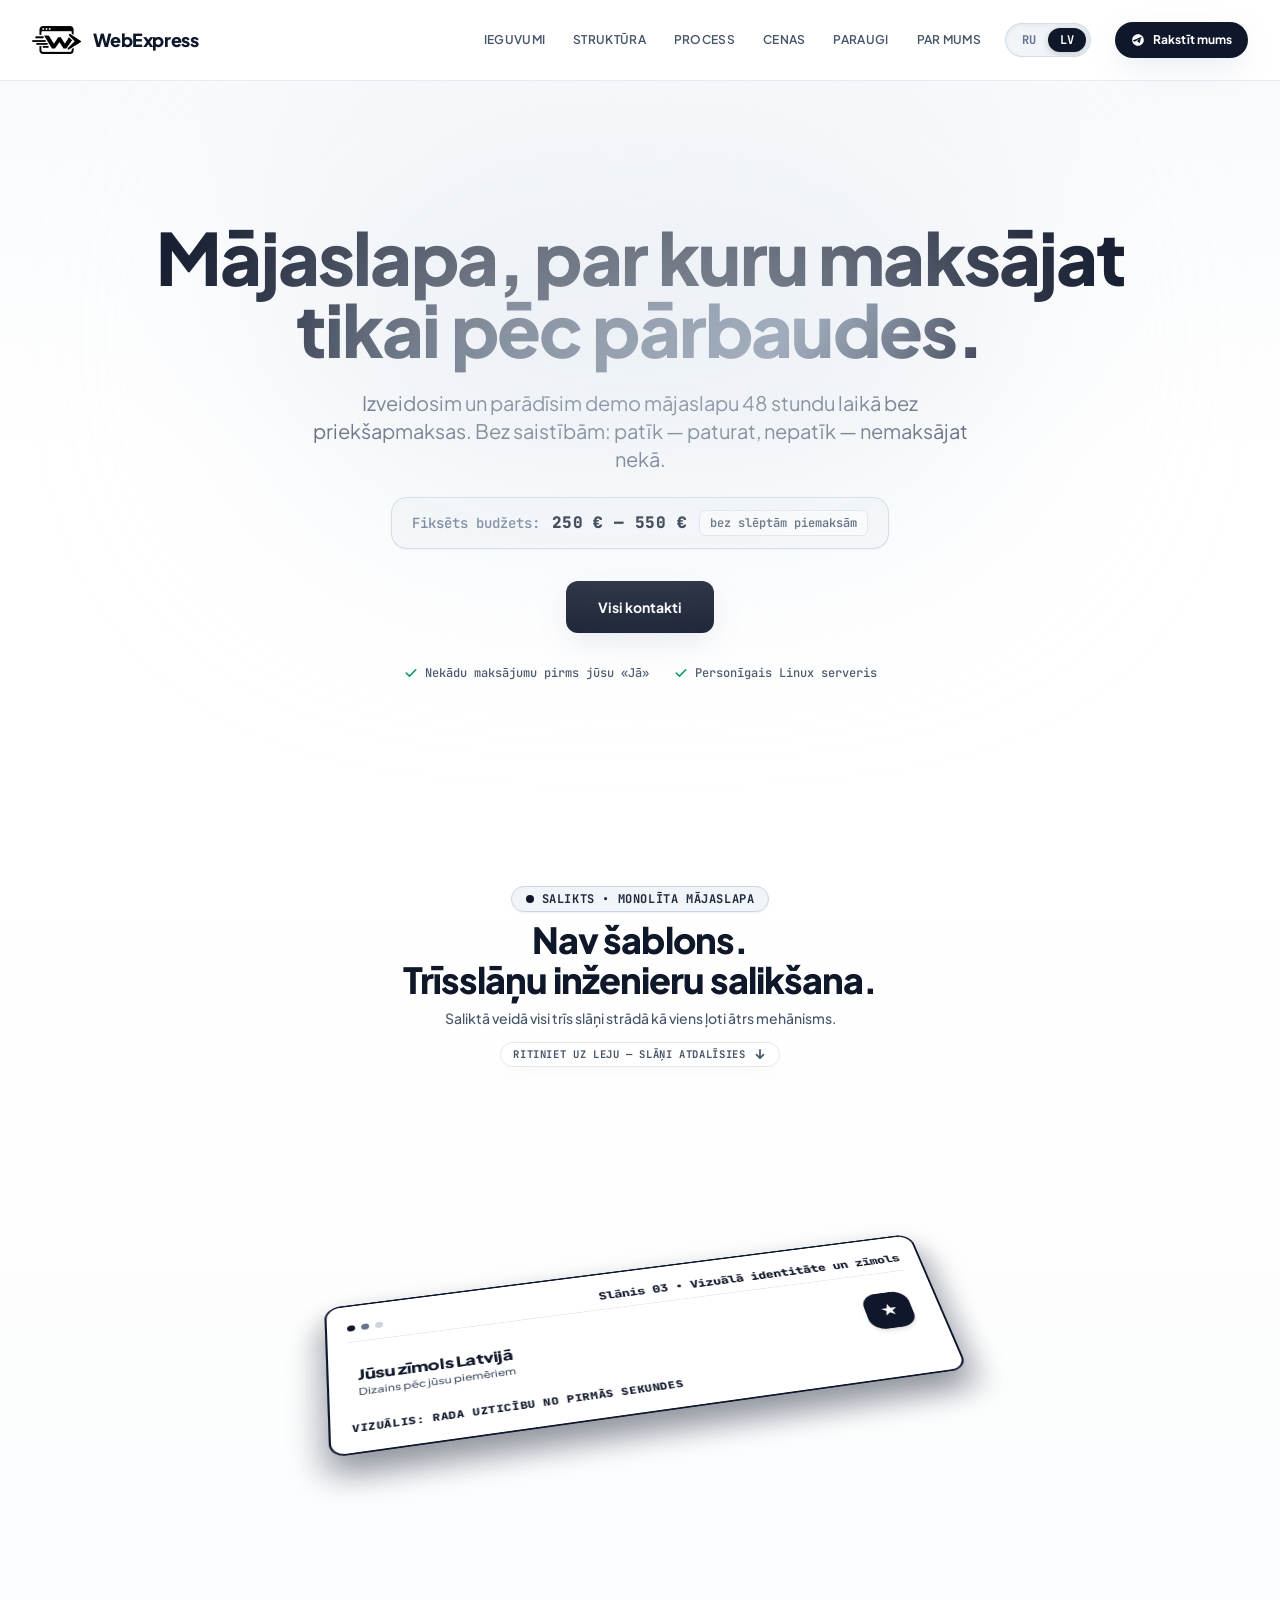
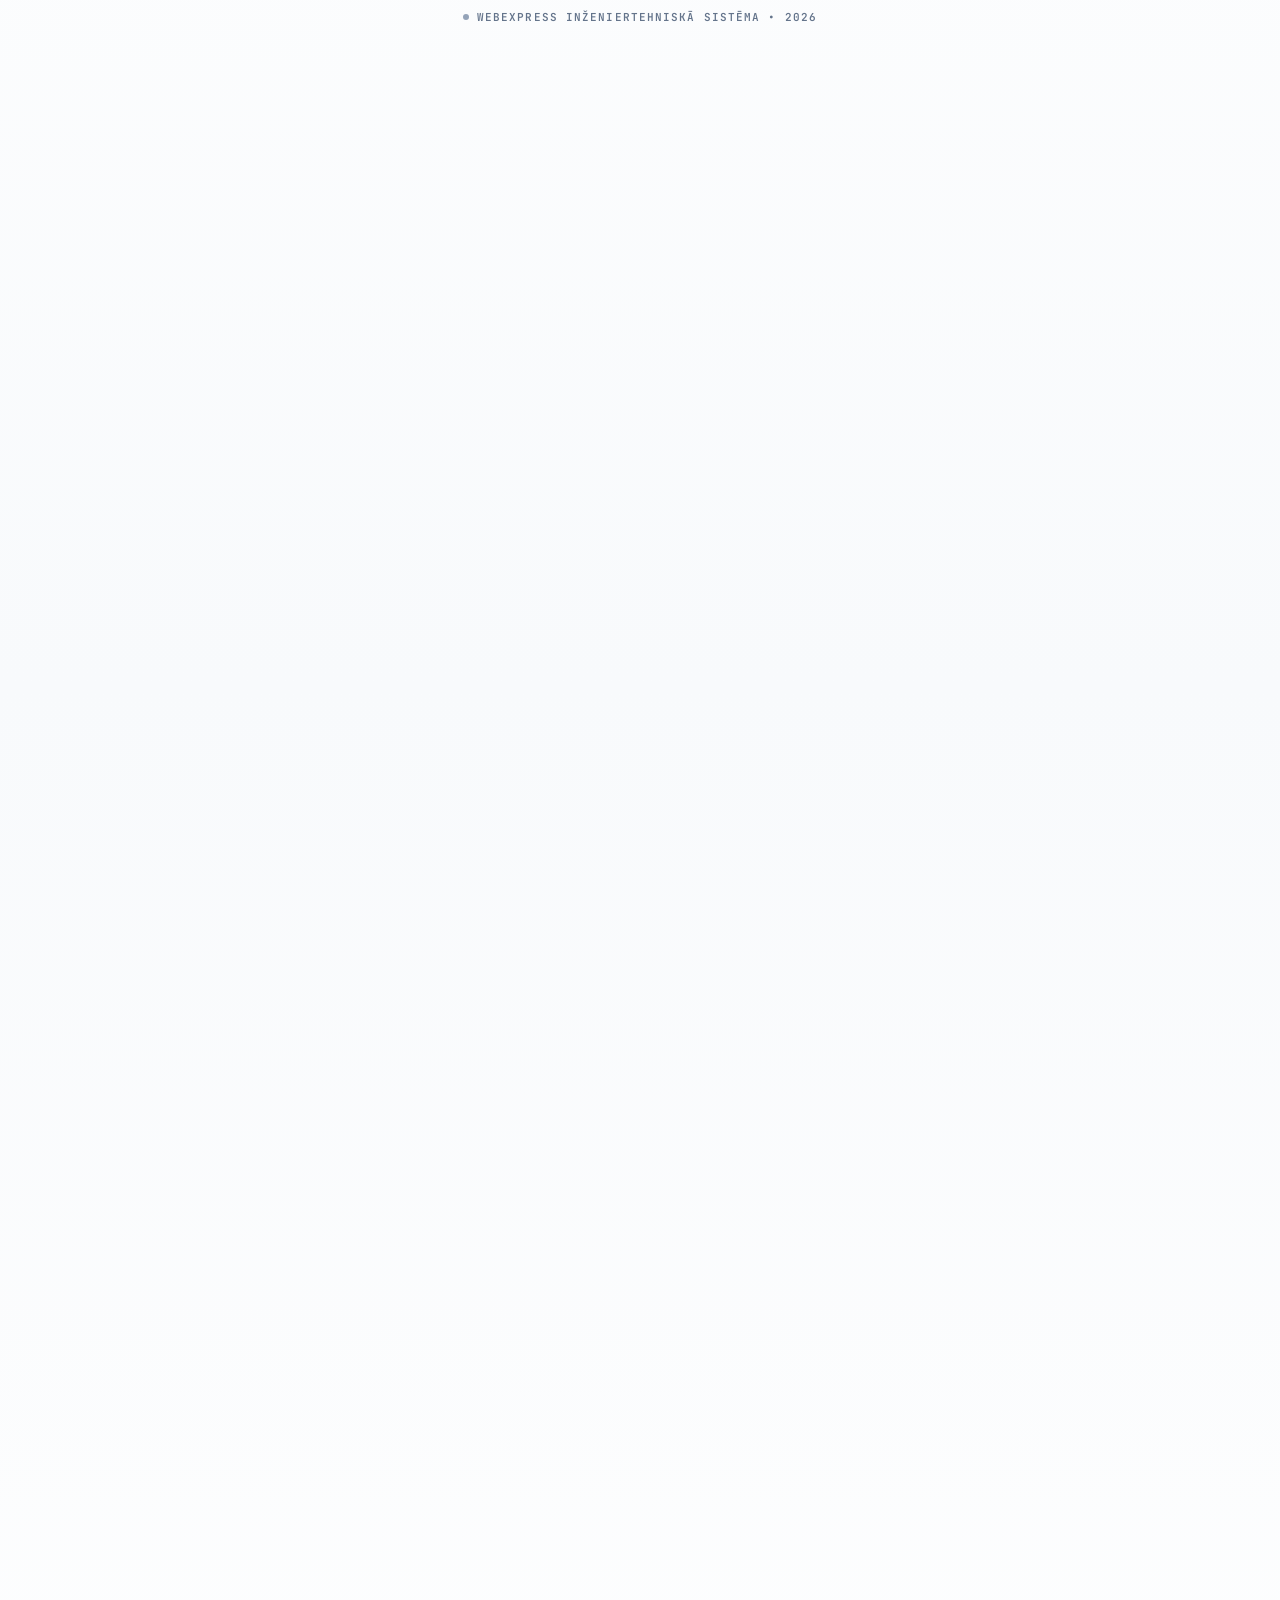
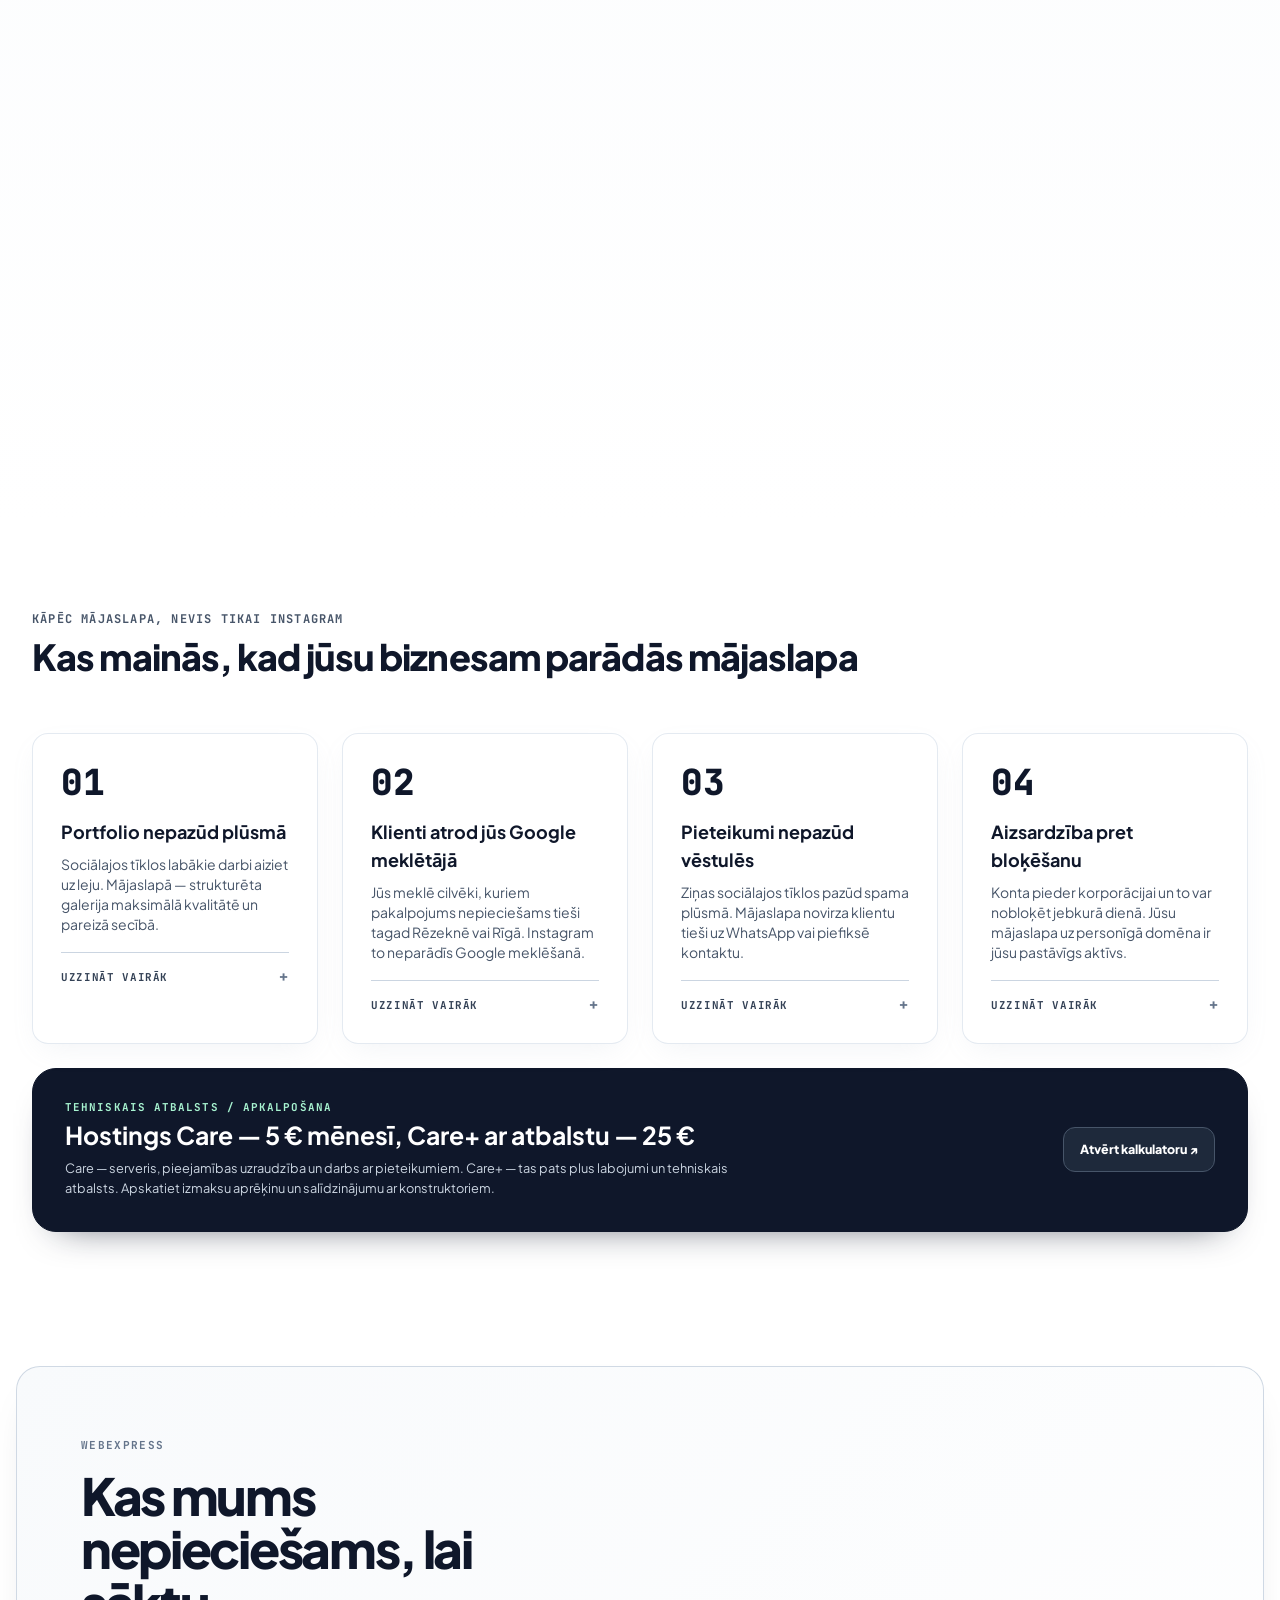
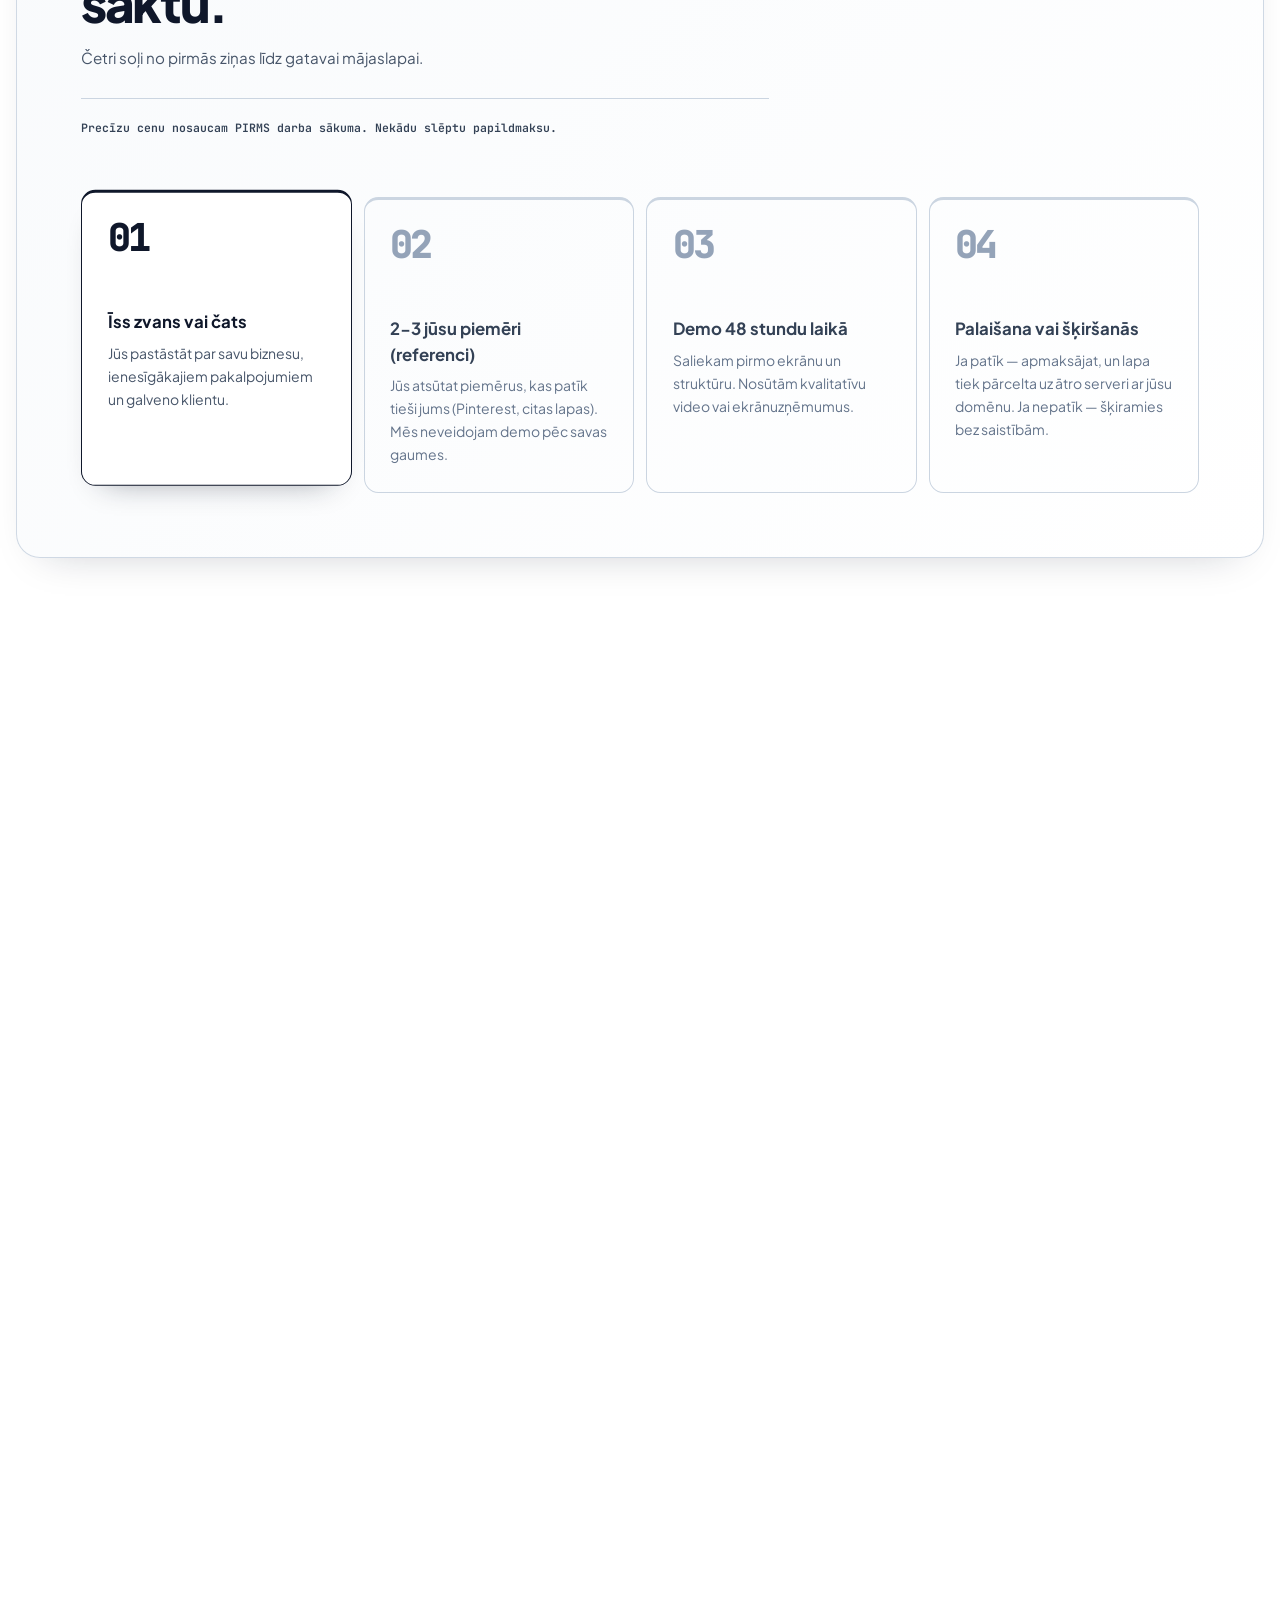
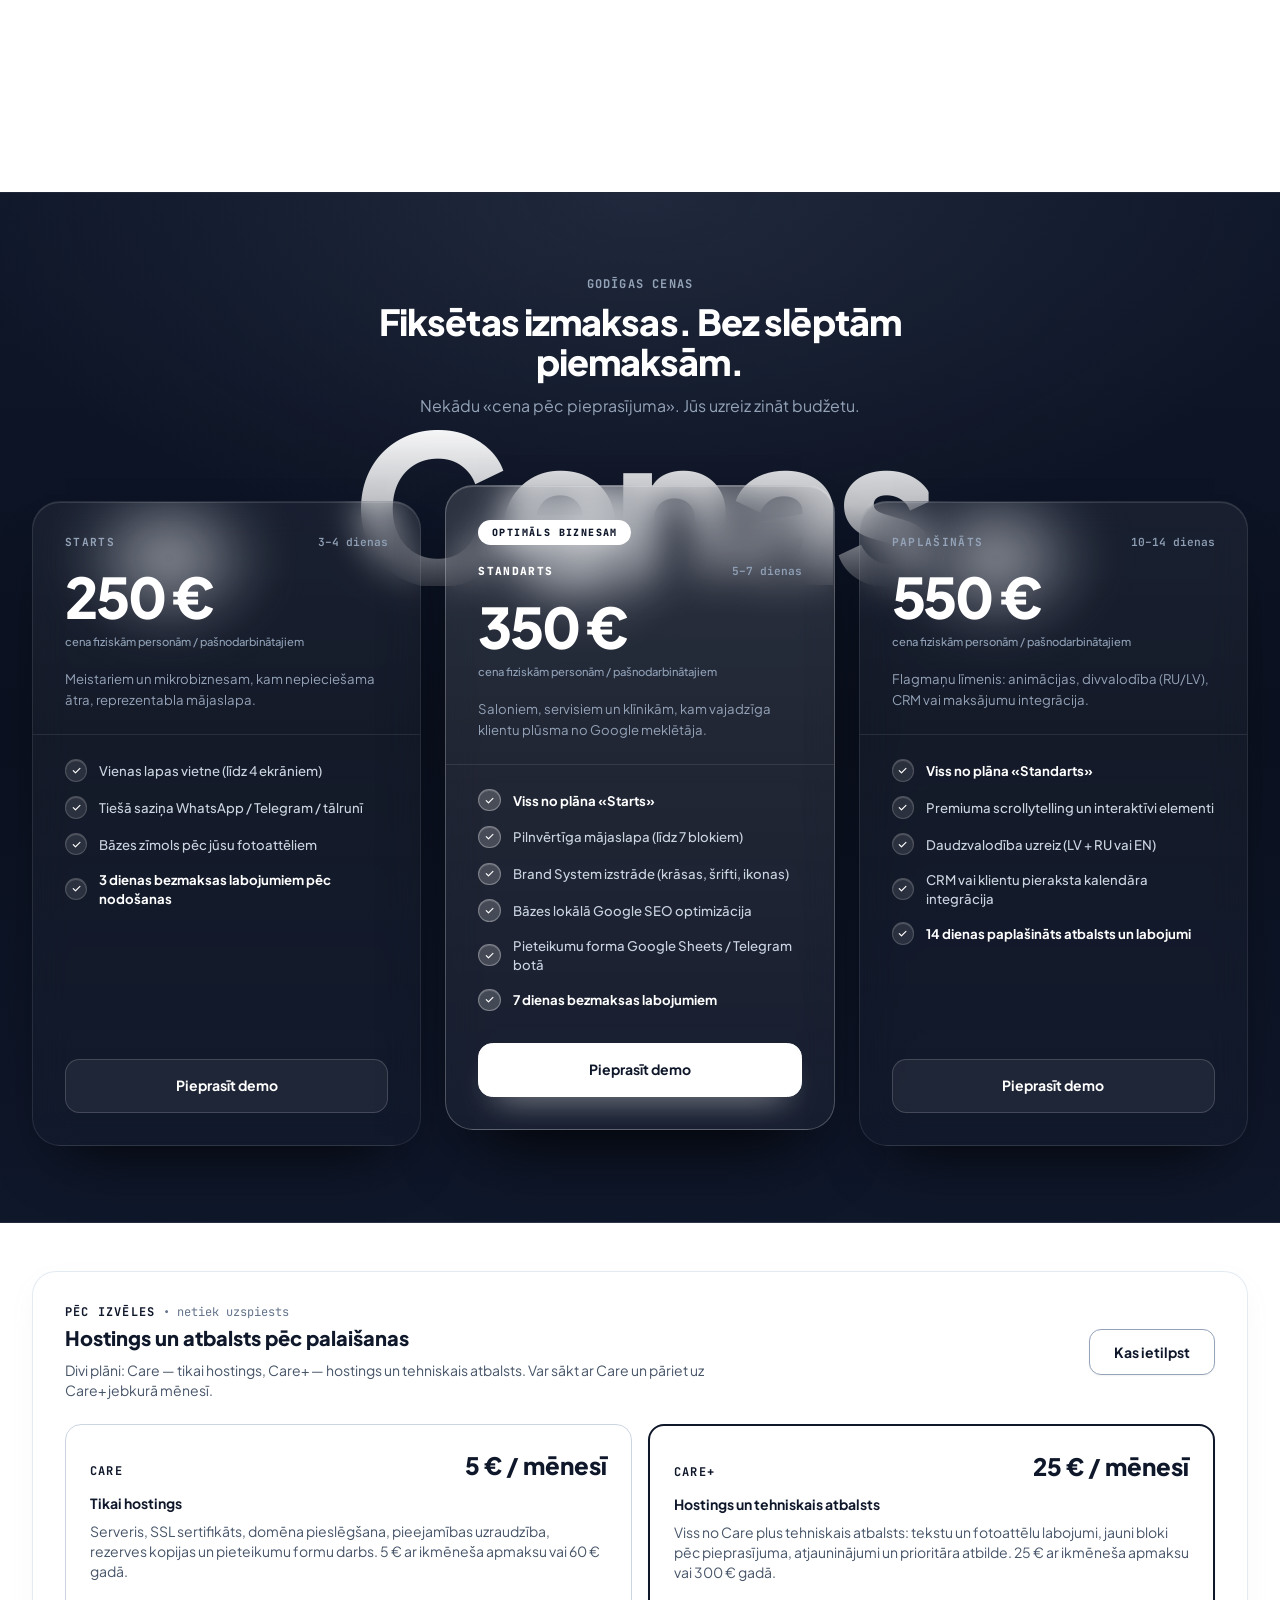
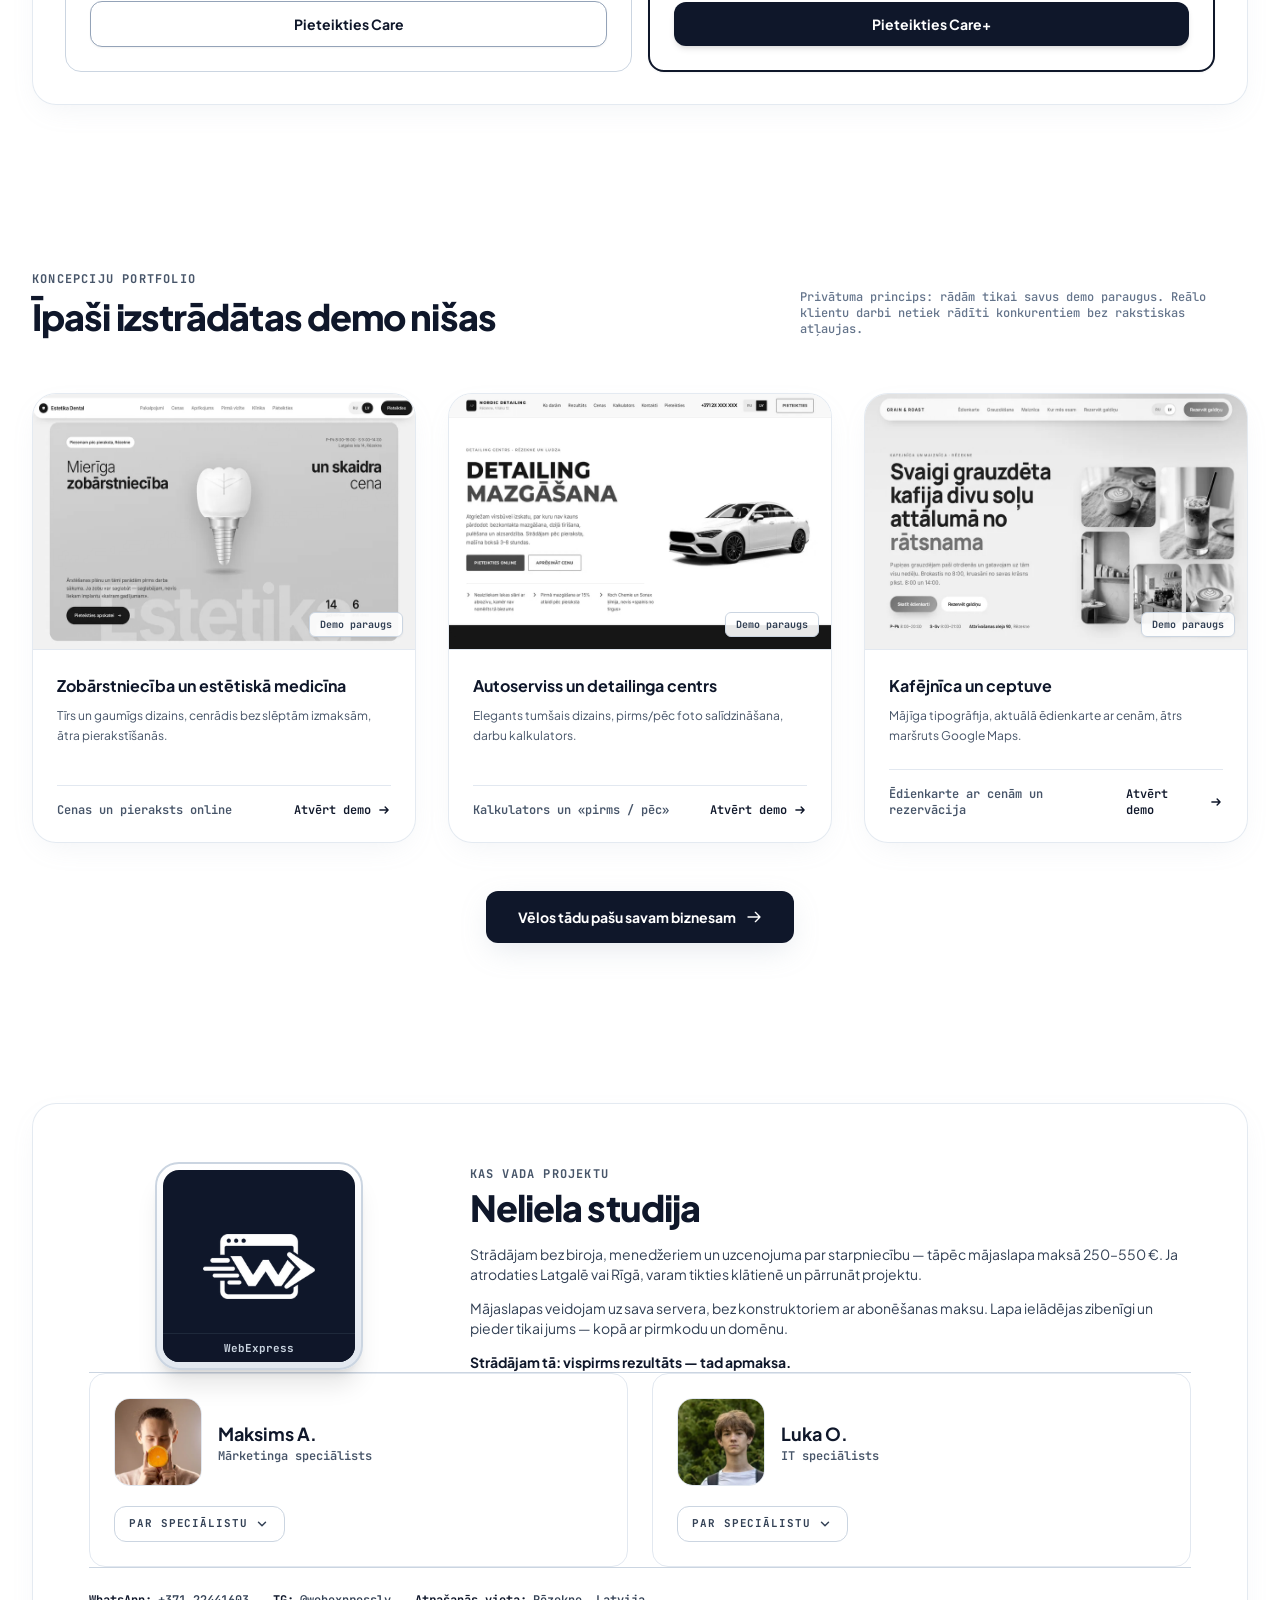
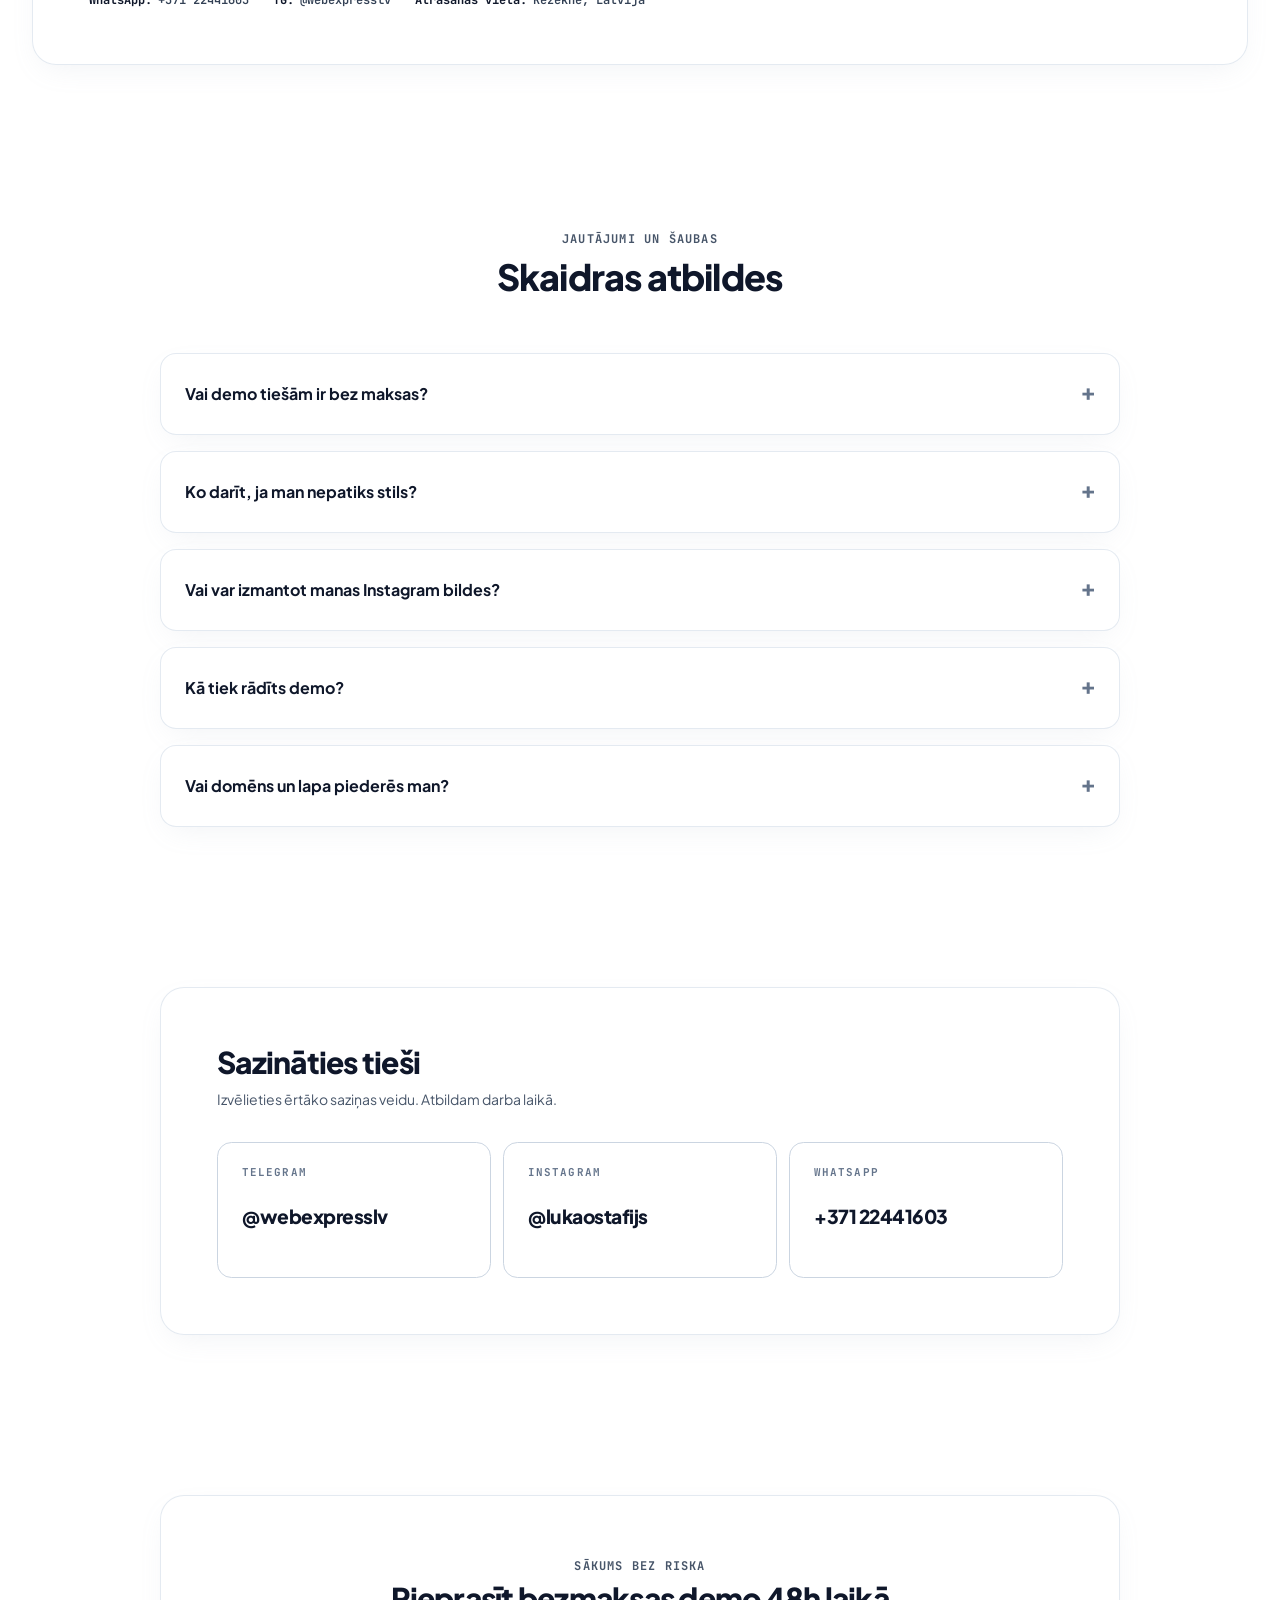
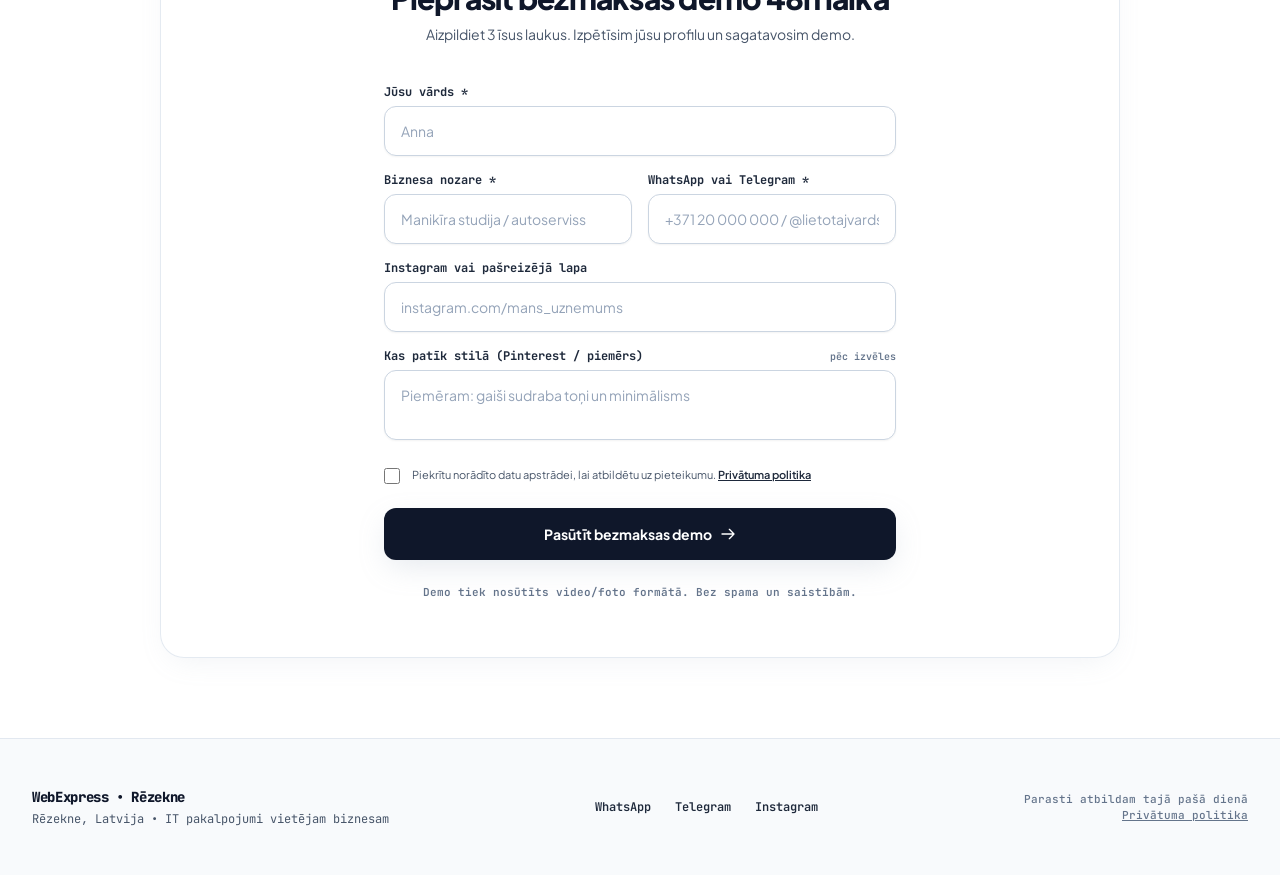
==== commit c77938c2: "Put the tariff cards on a dark band, like the reference The light version was too timid to read as t" ====
--- a/index.html
+++ b/index.html
@@ -298,45 +298,53 @@
       transform: translateY(-3px);
 }
 
-    /* ---------- Pricing: oversized word backdrop + glass plan cards ---------- */
+    /* ---------- Pricing: dark band, oversized word, glass plan cards ---------- */
+    .pricing-band {
+      position: relative;
+      isolation: isolate;
+      overflow: hidden;
+      padding: clamp(3.25rem, 6vw, 5.5rem) 0 clamp(3.5rem, 6vw, 5.5rem);
+      background:
+        radial-gradient(90% 60% at 50% 0%, rgba(148, 163, 184, 0.13) 0%, rgba(148, 163, 184, 0) 60%),
+        linear-gradient(180deg, #0F172A 0%, #0B1120 52%, #0F172A 100%);
+      border-top: 1px solid rgba(255, 255, 255, 0.07);
+      border-bottom: 1px solid rgba(255, 255, 255, 0.07);
+      color: #FFFFFF;
+    }
+    .pricing-band > * { position: relative; z-index: 1; }
+
+    .pricing-head .pricing-kicker { color: #94A3B8; }
+    .pricing-head h2 { color: #FFFFFF; }
+    .pricing-head p { color: #94A3B8; }
+
     .pricing-stage {
       position: relative;
-      isolation: isolate;
-      padding-top: 5.5rem;
-    }
-    .pricing-stage::before {
-      content: '';
-      position: absolute;
-      left: 50%;
-      top: 2rem;
-      width: min(68rem, 112%);
-      height: 24rem;
-      transform: translateX(-50%);
-      background: radial-gradient(58% 58% at 50% 42%, rgba(148, 163, 184, 0.20), rgba(148, 163, 184, 0) 72%);
-      filter: blur(4px);
-      z-index: -2;
-      pointer-events: none;
+      padding-top: clamp(3rem, 6.5vw, 6rem);
     }
     .pricing-word {
       position: absolute;
       left: 50%;
       top: 0;
       transform: translateX(-50%);
-      z-index: -1;
+      z-index: 0;
       display: block;
       font-weight: 900;
-      font-size: clamp(4.5rem, 16vw, 12.5rem);
+      font-size: clamp(4.25rem, 16vw, 13rem);
       line-height: 0.82;
-      letter-spacing: -0.045em;
+      letter-spacing: -0.05em;
       white-space: nowrap;
       user-select: none;
       pointer-events: none;
-      background: linear-gradient(180deg, #94a3b8 0%, #cbd5e1 46%, rgba(226, 232, 240, 0.3) 100%);
+      background: linear-gradient(180deg, #FFFFFF 0%, rgba(255, 255, 255, 0.72) 52%, rgba(255, 255, 255, 0.16) 100%);
       -webkit-background-clip: text;
       background-clip: text;
       color: transparent;
       -webkit-text-fill-color: transparent;
     }
+    /* The Russian word is longer and wider — keep it in the same proportion. */
+    html:lang(ru) .pricing-word { font-size: clamp(3.4rem, 12.5vw, 10.5rem); }
+
+    .pricing-grid { position: relative; z-index: 1; }
 
     .plan-card {
       position: relative;
@@ -346,38 +354,38 @@
       padding: 2rem;
       border-radius: 1.75rem;
       overflow: hidden;
-      background: linear-gradient(180deg, rgba(255, 255, 255, 0.95) 0%, rgba(248, 250, 252, 0.92) 100%);
-      backdrop-filter: blur(16px);
-      -webkit-backdrop-filter: blur(16px);
-      border: 1px solid rgba(203, 213, 225, 0.8);
-      box-shadow: inset 0 1px 0 rgba(255, 255, 255, 0.95), 0 18px 44px -26px rgba(15, 23, 42, 0.38);
+      background: linear-gradient(180deg, rgba(255, 255, 255, 0.055) 0%, rgba(255, 255, 255, 0.015) 100%);
+      backdrop-filter: blur(18px);
+      -webkit-backdrop-filter: blur(18px);
+      border: 1px solid rgba(255, 255, 255, 0.09);
+      box-shadow: inset 0 1px 0 rgba(255, 255, 255, 0.12), 0 32px 60px -34px rgba(0, 0, 0, 0.95);
       transition: transform var(--motion-base) var(--motion-spring),
                   box-shadow var(--motion-base) var(--motion-spring),
                   border-color var(--motion-fast) ease;
     }
-    /* Soft bloom behind the price, like light spilling from under the number. */
+    /* The bright bloom behind the price — the signature of the reference layout. */
     .plan-card::before {
       content: '';
       position: absolute;
-      top: -3.5rem;
-      left: 6%;
+      top: -3rem;
+      left: 0%;
       width: 17rem;
-      height: 12rem;
-      background: radial-gradient(50% 50% at 50% 50%, rgba(148, 163, 184, 0.30), rgba(148, 163, 184, 0.10) 46%, rgba(148, 163, 184, 0) 74%);
-      filter: blur(14px);
+      height: 13rem;
+      border-radius: 50%;
+      background: radial-gradient(50% 50% at 50% 50%, rgba(255, 255, 255, 0.62) 0%, rgba(226, 232, 240, 0.20) 48%, rgba(148, 163, 184, 0) 74%);
+      filter: blur(26px);
       pointer-events: none;
       z-index: 0;
     }
     .plan-card > * { position: relative; z-index: 1; }
 
     .plan-card--featured {
-      border-color: rgba(15, 23, 42, 0.85);
-      border-width: 2px;
-      background: linear-gradient(180deg, #ffffff 0%, #f8fafc 100%);
-      box-shadow: inset 0 1px 0 rgba(255, 255, 255, 0.95), 0 28px 60px -30px rgba(15, 23, 42, 0.5);
+      border-color: rgba(255, 255, 255, 0.24);
+      background: linear-gradient(180deg, rgba(255, 255, 255, 0.13) 0%, rgba(255, 255, 255, 0.04) 100%);
+      box-shadow: inset 0 1px 0 rgba(255, 255, 255, 0.2), 0 40px 70px -34px rgba(0, 0, 0, 1);
     }
     .plan-card--featured::before {
-      background: radial-gradient(50% 50% at 50% 50%, rgba(100, 116, 139, 0.32), rgba(148, 163, 184, 0.12) 46%, rgba(148, 163, 184, 0) 74%);
+      background: radial-gradient(50% 50% at 50% 50%, rgba(255, 255, 255, 0.8) 0%, rgba(226, 232, 240, 0.26) 48%, rgba(148, 163, 184, 0) 74%);
     }
 
     @media (min-width: 1024px) {
@@ -385,11 +393,11 @@
     }
     @media (hover: hover) and (pointer: fine) {
       .plan-card:hover {
-        border-color: rgba(148, 163, 184, 0.9);
-        box-shadow: inset 0 1px 0 rgba(255, 255, 255, 0.95), 0 26px 52px -26px rgba(15, 23, 42, 0.42);
+        border-color: rgba(255, 255, 255, 0.22);
+        box-shadow: inset 0 1px 0 rgba(255, 255, 255, 0.16), 0 40px 70px -32px rgba(0, 0, 0, 1);
         transform: translateY(-4px);
       }
-      .plan-card--featured:hover { border-color: rgba(15, 23, 42, 0.95); }
+      .plan-card--featured:hover { border-color: rgba(255, 255, 255, 0.38); }
     }
     @media (hover: hover) and (pointer: fine) and (min-width: 1024px) {
       .plan-card--featured:hover { transform: translateY(-1.35rem); }
@@ -397,19 +405,18 @@
 
     .plan-badge {
       display: inline-flex;
-      align-self: flex-start;
       align-items: center;
-      margin-bottom: 1.1rem;
-      padding: 0.3rem 0.85rem;
+      margin-bottom: 1.15rem;
+      padding: 0.32rem 0.85rem;
       border-radius: 999px;
-      background: #0F172A;
-      color: #FFFFFF;
+      background: #FFFFFF;
+      color: #0F172A;
       font-family: 'JetBrains Mono', monospace;
       font-size: 0.625rem;
       font-weight: 800;
       letter-spacing: 0.14em;
       text-transform: uppercase;
-      box-shadow: 0 6px 16px -8px rgba(15, 23, 42, 0.7);
+      box-shadow: 0 8px 20px -10px rgba(255, 255, 255, 0.6);
     }
 
     .plan-head {
@@ -417,7 +424,7 @@
       align-items: baseline;
       justify-content: space-between;
       gap: 0.75rem;
-      margin-bottom: 1rem;
+      margin-bottom: 1.1rem;
     }
     .plan-name {
       font-family: 'JetBrains Mono', monospace;
@@ -425,44 +432,44 @@
       font-weight: 700;
       letter-spacing: 0.12em;
       text-transform: uppercase;
-      color: #475569;
-    }
-    .plan-card--featured .plan-name { color: #0F172A; font-weight: 800; }
+      color: #94A3B8;
+    }
+    .plan-card--featured .plan-name { color: #FFFFFF; font-weight: 800; }
     .plan-term {
       font-family: 'JetBrains Mono', monospace;
       font-size: 0.7rem;
       font-weight: 600;
-      color: #64748B;
+      color: #8FA0B6;
       white-space: nowrap;
     }
 
     .plan-price {
       display: block;
-      font-size: clamp(2.6rem, 4.2vw, 3.35rem);
+      font-size: clamp(2.7rem, 4.4vw, 3.5rem);
       font-weight: 900;
       line-height: 1;
-      letter-spacing: -0.035em;
-      color: #0F172A;
+      letter-spacing: -0.04em;
+      color: #FFFFFF;
     }
     .plan-note {
       display: block;
-      margin-top: 0.5rem;
+      margin-top: 0.55rem;
       font-size: 0.7rem;
       font-weight: 500;
-      color: #64748B;
+      color: #8FA0B6;
     }
     .plan-target {
       margin-top: 1.15rem;
       font-size: 0.825rem;
       line-height: 1.6;
-      color: #475569;
+      color: #94A3B8;
     }
 
     /* Edge-to-edge rule, same as the reference card. */
     .plan-rule {
       margin: 1.5rem -2rem;
       border: 0;
-      border-top: 1px solid rgba(203, 213, 225, 0.85);
+      border-top: 1px solid rgba(255, 255, 255, 0.09);
     }
 
     .plan-features {
@@ -480,9 +487,9 @@
       font-size: 0.825rem;
       line-height: 1.45;
       font-weight: 500;
-      color: #334155;
-    }
-    .plan-feature--strong { color: #0F172A; font-weight: 700; }
+      color: #CBD5E1;
+    }
+    .plan-feature--strong { color: #FFFFFF; font-weight: 700; }
     .plan-check {
       display: inline-flex;
       align-items: center;
@@ -491,17 +498,15 @@
       width: 1.4rem;
       height: 1.4rem;
       border-radius: 999px;
-      background: #F1F5F9;
-      border: 1px solid rgba(203, 213, 225, 0.9);
-      color: #0F172A;
-      box-shadow: inset 0 1px 0 rgba(255, 255, 255, 0.9);
+      background: rgba(255, 255, 255, 0.10);
+      border: 1px solid rgba(255, 255, 255, 0.16);
+      color: #FFFFFF;
+      box-shadow: inset 0 1px 0 rgba(255, 255, 255, 0.18);
     }
     .plan-check svg { width: 0.7rem; height: 0.7rem; }
     .plan-card--featured .plan-check {
-      background: #0F172A;
-      border-color: #0F172A;
-      color: #FFFFFF;
-      box-shadow: 0 4px 10px -6px rgba(15, 23, 42, 0.8);
+      background: rgba(255, 255, 255, 0.18);
+      border-color: rgba(255, 255, 255, 0.3);
     }
 
     .plan-cta {
@@ -509,26 +514,25 @@
       width: 100%;
       padding: 0.95rem 1rem;
       border-radius: 0.9rem;
-      border: 1px solid rgba(203, 213, 225, 1);
-      background: #FFFFFF;
-      color: #0F172A;
+      border: 1px solid rgba(255, 255, 255, 0.16);
+      background: rgba(255, 255, 255, 0.06);
+      color: #FFFFFF;
       text-align: center;
       font-size: 0.875rem;
       font-weight: 700;
       text-decoration: none;
-      box-shadow: 0 1px 2px rgba(15, 23, 42, 0.06);
       transition: background-color var(--motion-fast) ease, border-color var(--motion-fast) ease,
                   transform var(--motion-base) var(--motion-spring), box-shadow var(--motion-fast) ease;
     }
     .plan-cta--solid {
-      background: #0F172A;
-      border-color: #0F172A;
-      color: #FFFFFF;
-      box-shadow: 0 10px 24px -14px rgba(15, 23, 42, 0.9);
+      background: #FFFFFF;
+      border-color: #FFFFFF;
+      color: #0F172A;
+      box-shadow: 0 16px 34px -18px rgba(255, 255, 255, 0.75);
     }
     @media (hover: hover) and (pointer: fine) {
-      .plan-cta:hover { background: #F1F5F9; border-color: #94A3B8; transform: translateY(-1px); }
-      .plan-cta--solid:hover { background: #1E293B; border-color: #1E293B; }
+      .plan-cta:hover { background: rgba(255, 255, 255, 0.13); border-color: rgba(255, 255, 255, 0.3); transform: translateY(-1px); }
+      .plan-cta--solid:hover { background: #E2E8F0; border-color: #E2E8F0; }
     }
     .plan-cta:active { transform: translateY(0); }
 
@@ -813,7 +817,6 @@
       main > section:first-child .gap-x-6 { display: grid; grid-template-columns: 1fr; gap: 0.55rem; text-align: left; }
 
       #benefits > .mb-14,
-      #pricing > .mb-14,
       #portfolio > .mb-14,
       #faq > .mb-14 { margin-bottom: 2rem; }
       .benefits-grid {
@@ -871,9 +874,10 @@
       #pricing .plan-price { font-size: 2.35rem; }
       #pricing .plan-target { margin-top: 0.9rem; font-size: 0.78rem; }
       #pricing .plan-cta { padding: 0.85rem 0.9rem; }
-      .pricing-stage { padding-top: 3.25rem; }
-      .pricing-stage::before { height: 16rem; }
+      .pricing-band { padding: 2.75rem 0 3rem; }
+      .pricing-stage { padding-top: 2.75rem; }
       .pricing-word { font-size: clamp(3.4rem, 20vw, 5.5rem); }
+      html:lang(ru) .pricing-word { font-size: clamp(2.9rem, 17vw, 4.75rem); }
       #portfolio .grid { gap: 1rem; }
       #portfolio .card-silver > div:last-child { padding: 1.25rem; }
       #faq details { padding: 1.15rem; }
@@ -1486,18 +1490,20 @@
       </div>
     </section>
 
-    <section id="pricing" class="max-w-7xl mx-auto px-4 sm:px-8 py-20">
-      <div class="text-center max-w-2xl mx-auto mb-14">
-        <span class="text-xs font-mono tracking-widest text-silver-600 uppercase font-bold" data-i18n="pricing_tag">Godīgas cenas</span>
-        <h2 class="text-2xl sm:text-4xl font-extrabold tracking-tight text-silver-900 mt-2 mb-3" data-i18n="pricing_title">Fiksētas izmaksas. Bez slēptām piemaksām.</h2>
-        <p class="text-sm sm:text-base text-silver-600" data-i18n="pricing_subtitle">Nekādu «cena pēc pieprasījuma». Jūs uzreiz zināt budžetu.</p>
+    <section id="pricing" class="py-20">
+      <!-- Dark band: oversized word backdrop, glass cards, edge-to-edge rule -->
+      <div class="pricing-band">
+        <div class="max-w-7xl mx-auto px-4 sm:px-8">
+      <div class="pricing-head text-center max-w-2xl mx-auto">
+        <span class="pricing-kicker text-xs font-mono tracking-widest uppercase font-bold" data-i18n="pricing_tag">Godīgas cenas</span>
+        <h2 class="text-2xl sm:text-4xl font-extrabold tracking-tight mt-2 mb-3" data-i18n="pricing_title">Fiksētas izmaksas. Bez slēptām piemaksām.</h2>
+        <p class="text-sm sm:text-base" data-i18n="pricing_subtitle">Nekādu «cena pēc pieprasījuma». Jūs uzreiz zināt budžetu.</p>
       </div>
 
-      <!-- Pricing Cards: oversized word backdrop, glass cards, edge-to-edge rule -->
       <div class="pricing-stage">
         <span class="pricing-word" aria-hidden="true" data-i18n="pricing_word">Cenas</span>
 
-        <div class="pricing-grid grid grid-cols-1 lg:grid-cols-3 gap-6 mb-12 items-stretch">
+        <div class="pricing-grid grid grid-cols-1 lg:grid-cols-3 gap-6 items-stretch">
           <!-- Tier 1: Start 250 € -->
           <div class="plan-card">
             <div>
@@ -1633,8 +1639,11 @@
           </div>
         </div>
       </div>
+        </div>
+      </div>
 
       <!-- Maintenance Service Block -->
+      <div class="max-w-7xl mx-auto px-4 sm:px-8 mt-12 sm:mt-16">
       <div class="card-silver rounded-3xl p-8 bg-slate-50/80 border-silver-300">
         <div class="flex flex-col md:flex-row items-start md:items-center justify-between gap-6">
           <div class="max-w-2xl">
@@ -1678,6 +1687,7 @@
             </a>
           </div>
         </div>
+      </div>
       </div>
     </section>
 
